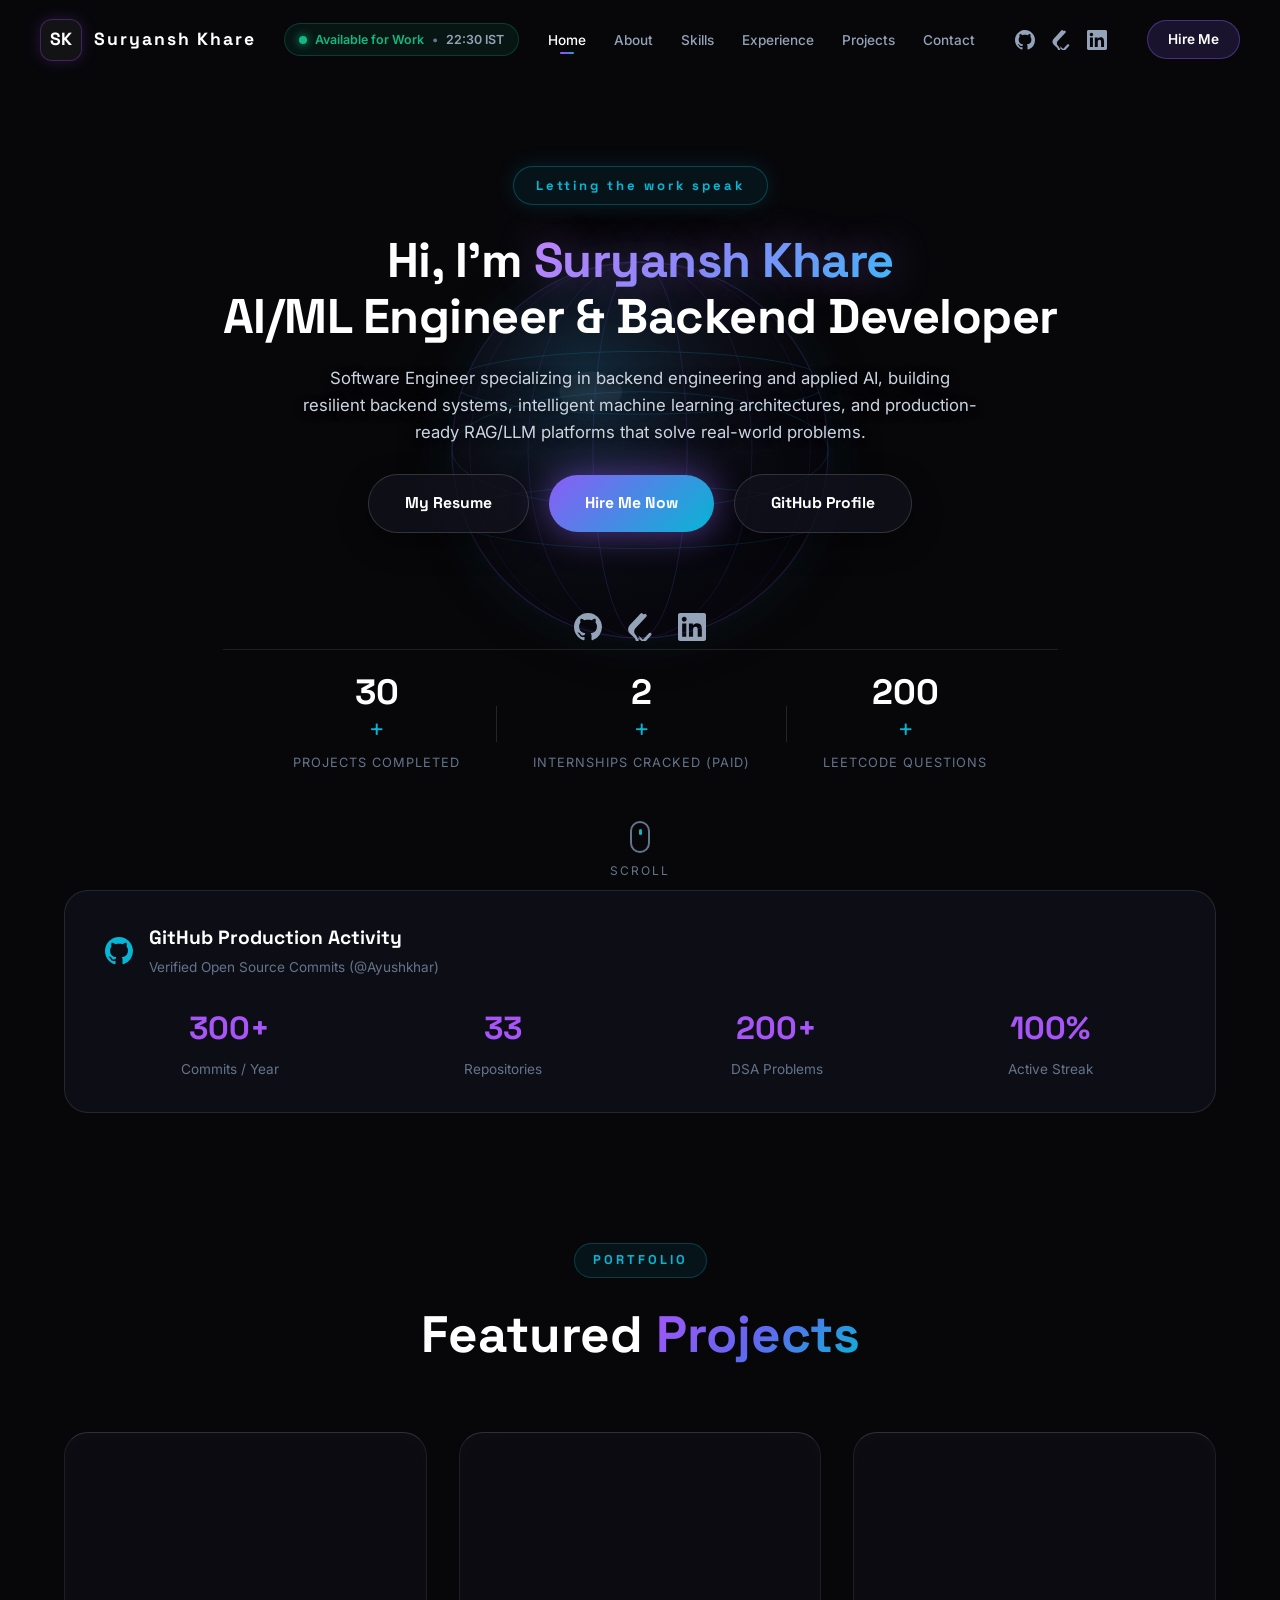
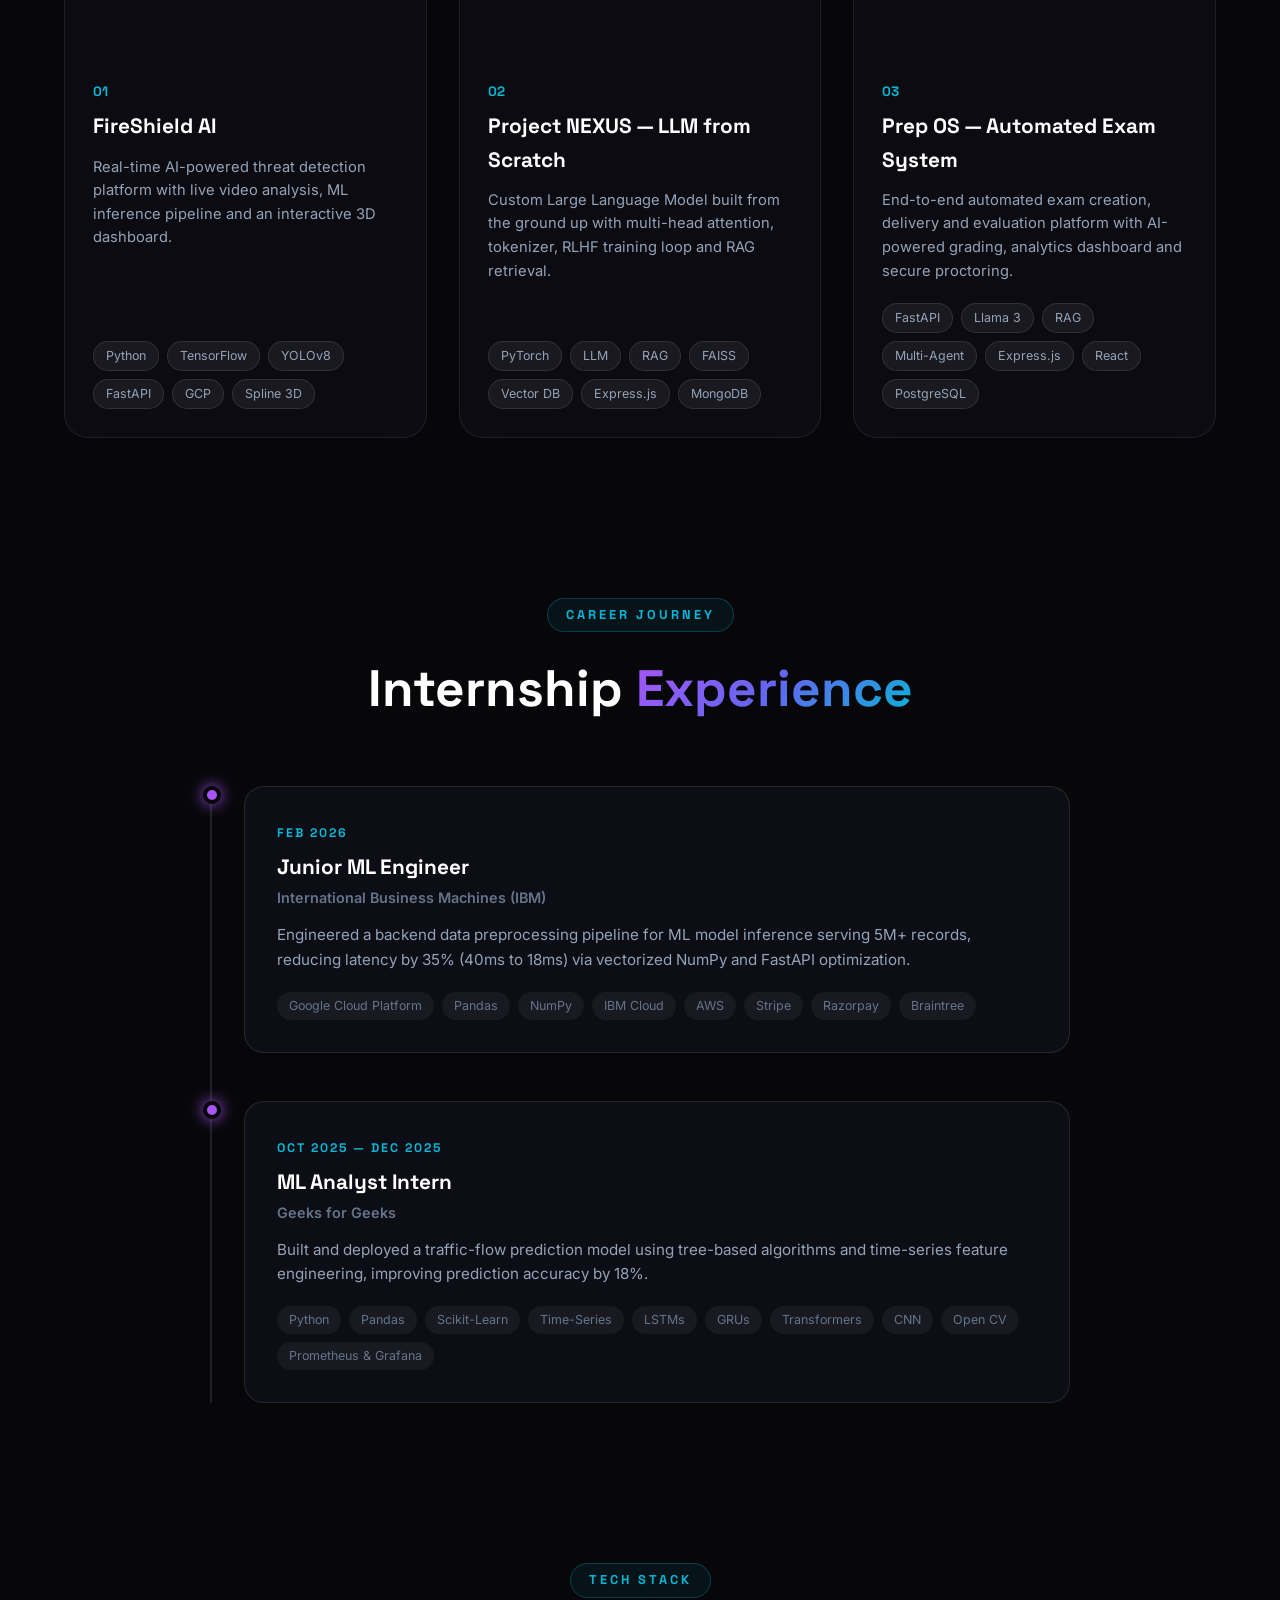
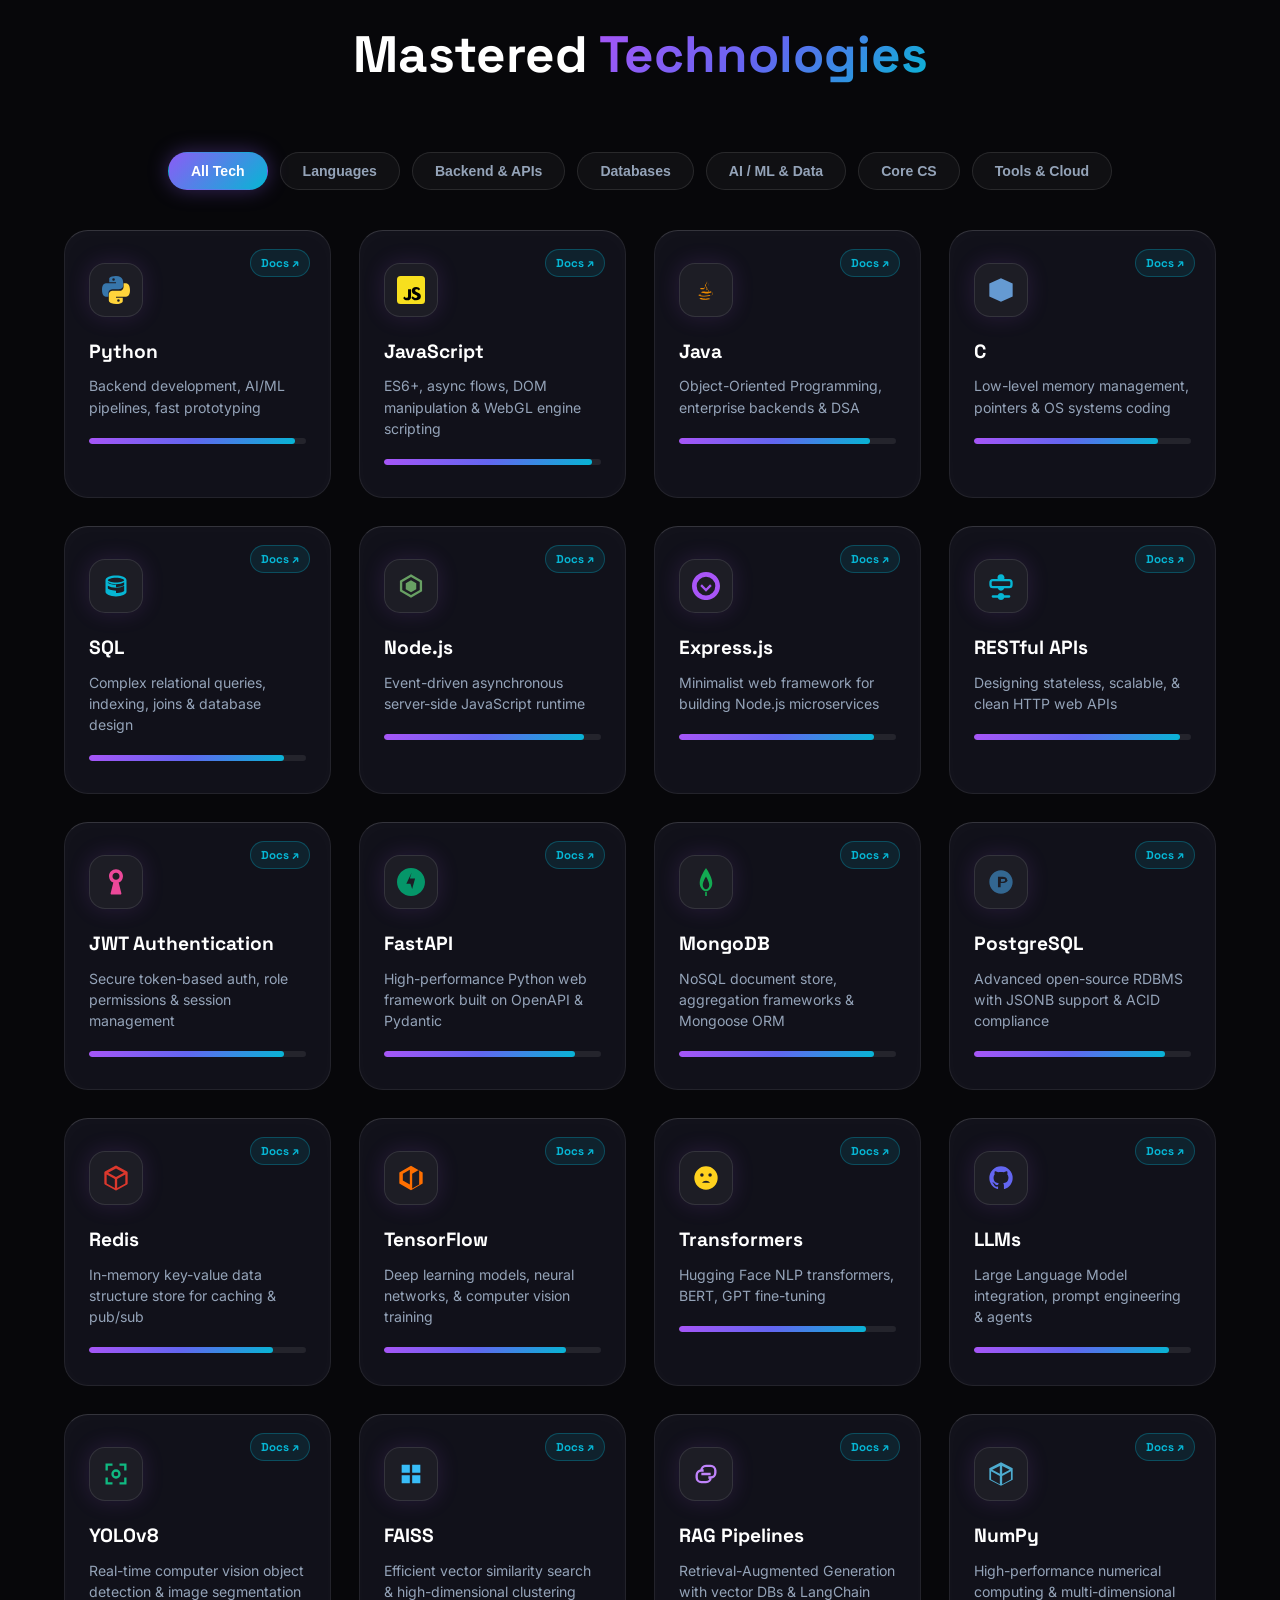
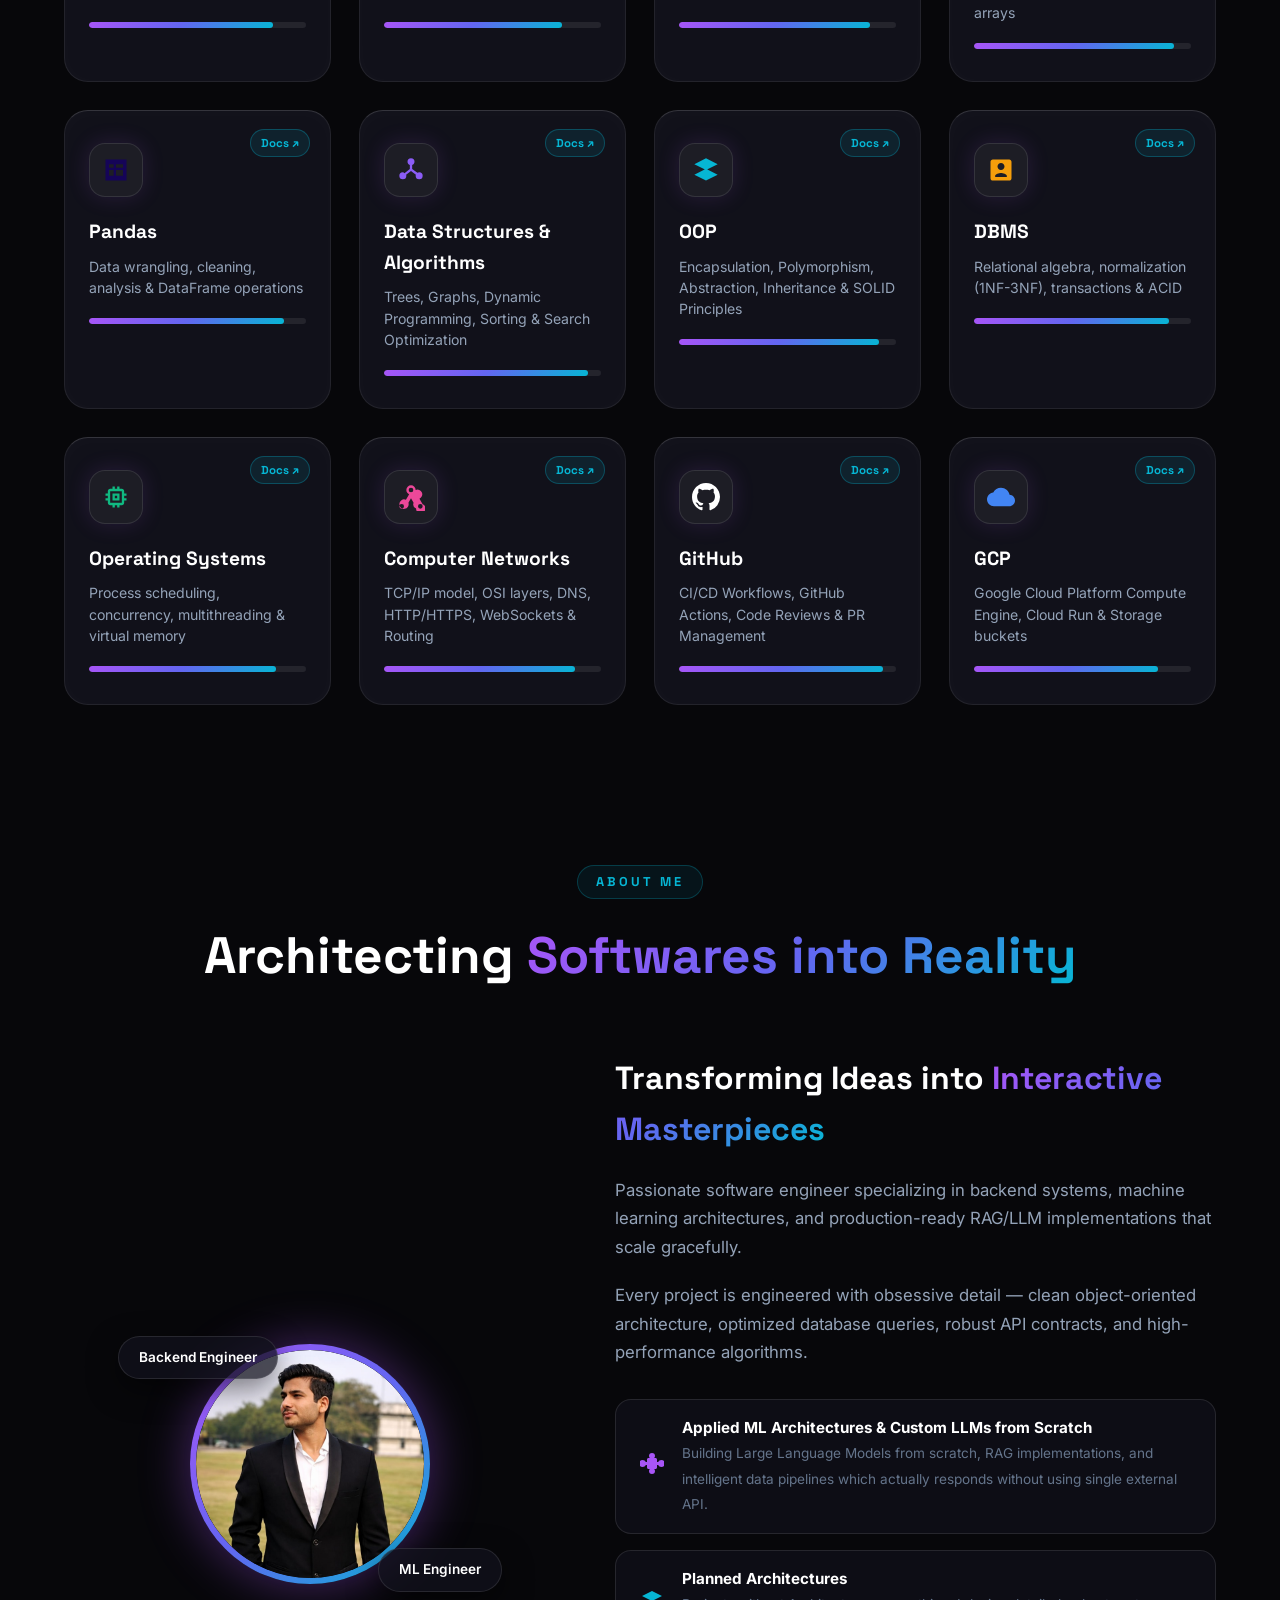
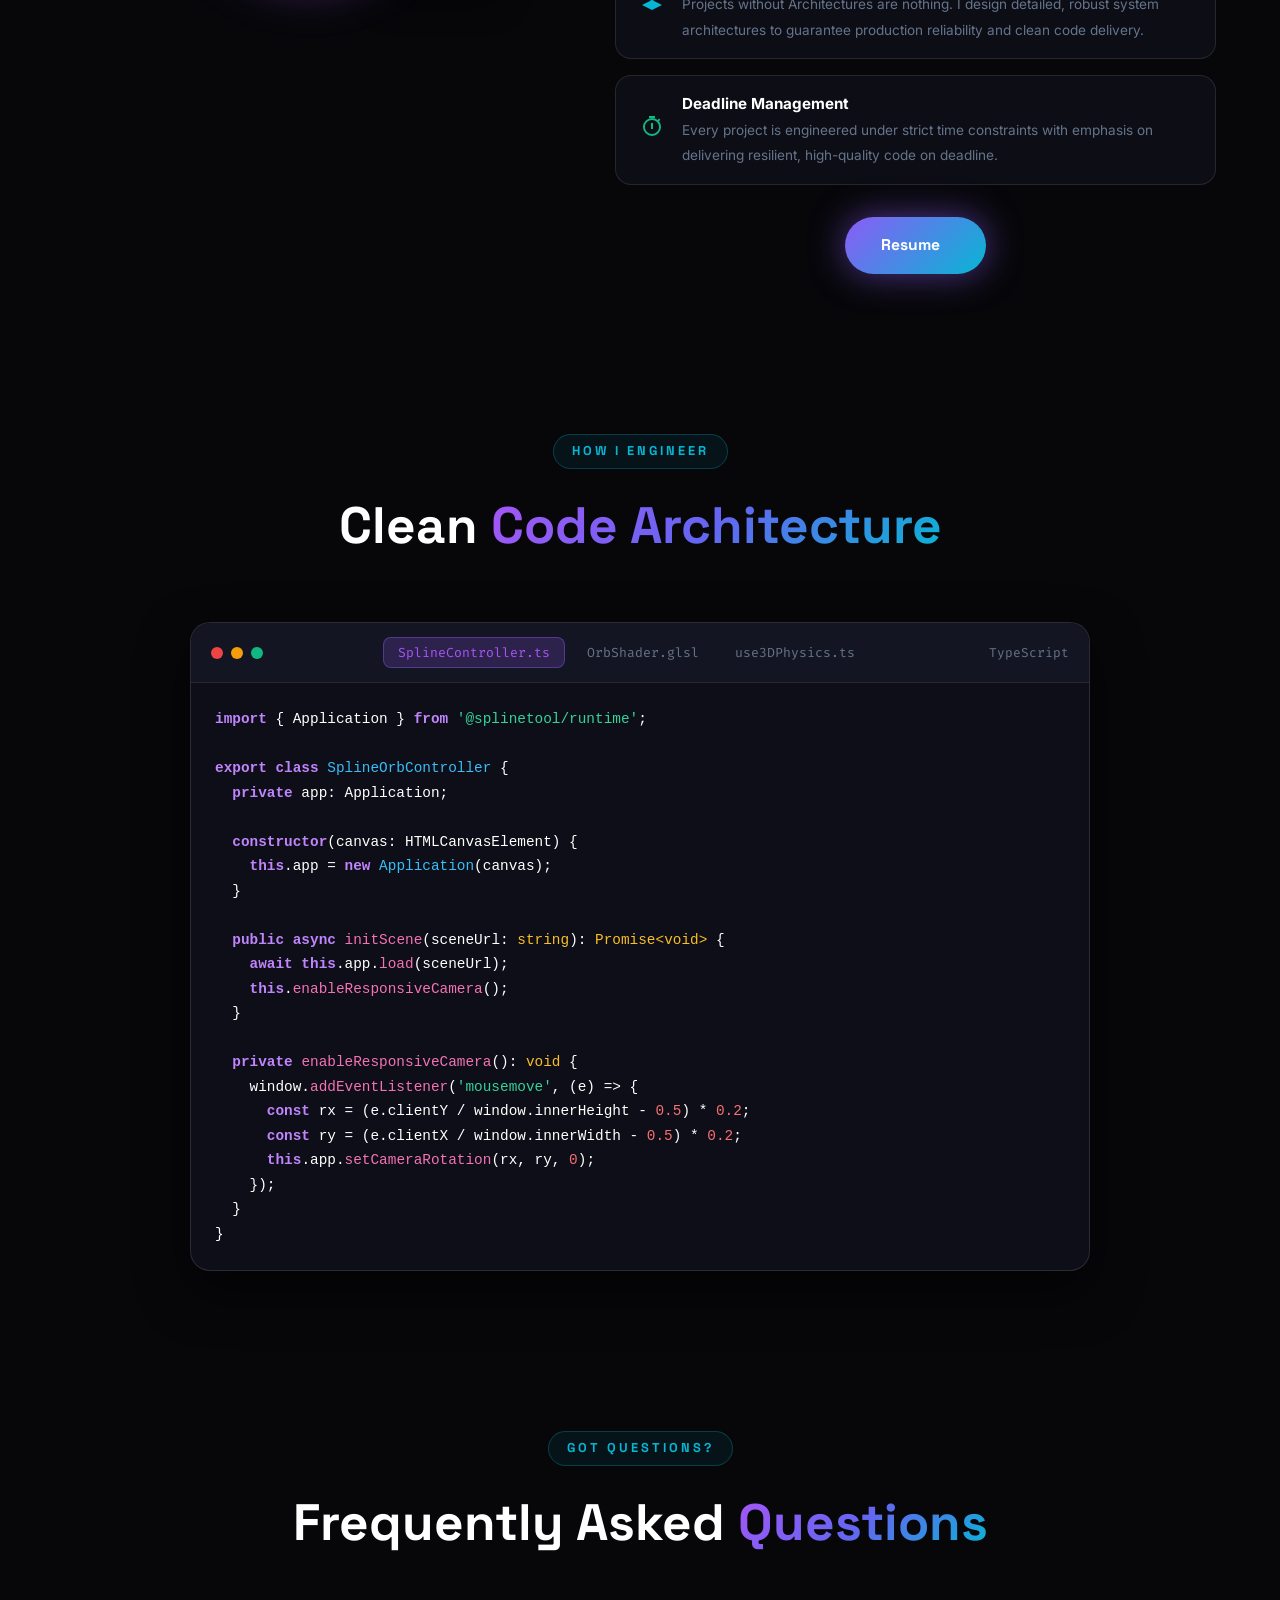
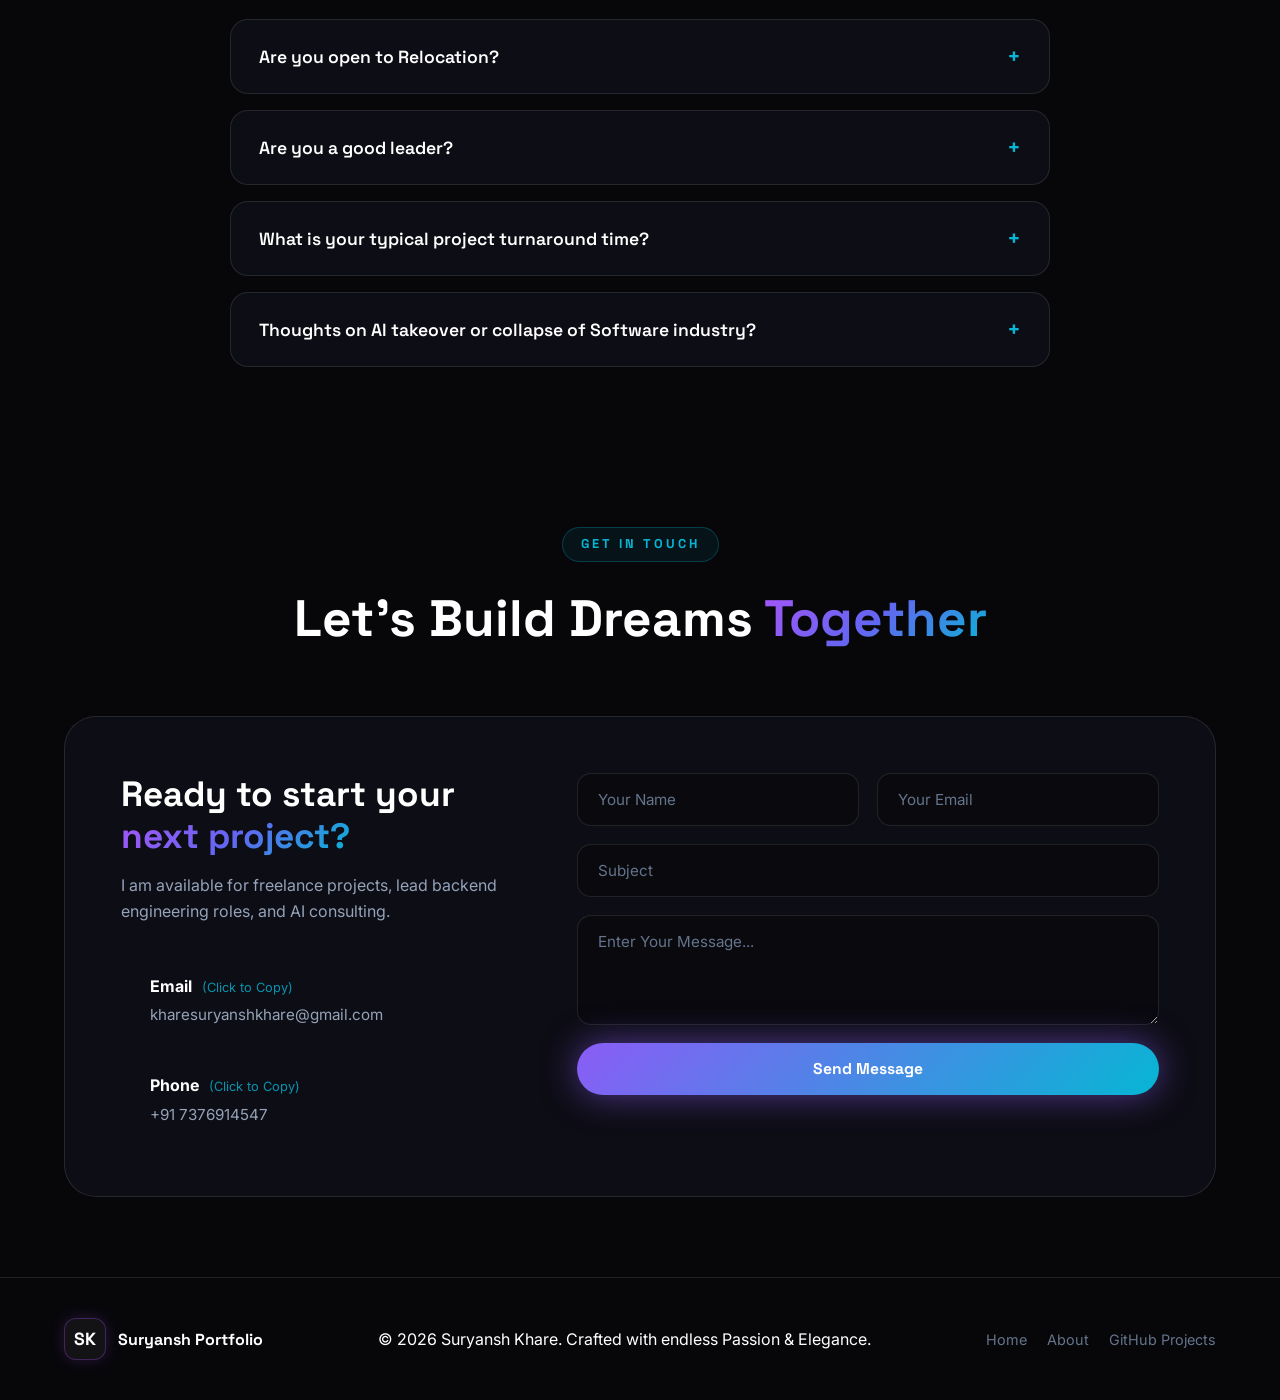
==== index.html @ f6e3ceb4 "perf: Remove heavy canvas render loops and animation delays for instant zero-lag loading" ====
<!DOCTYPE html>
<html lang="en">
<head>
  <meta charset="UTF-8" />
  <meta name="viewport" content="width=device-width, initial-scale=1.0" />
  <title>Suryansh Khare | Senior AI/ML &amp; Backend Engineer</title>
  <meta name="description" content="Software Engineer specializing in backend engineering and applied AI, building resilient backend systems and production-ready RAG/LLM platforms." />
  <meta name="keywords" content="portfolio, Suryansh Khare, AI/ML Engineer, Backend Engineer, Python, WebGL, 3D Web" />
  <meta property="og:title" content="Suryansh Khare | Senior AI/ML &amp; Backend Engineer" />
  <meta property="og:description" content="Software Engineer specializing in backend engineering, machine learning architectures, and LLM platforms." />
  <link rel="preconnect" href="https://fonts.googleapis.com" />
  <link rel="preconnect" href="https://fonts.gstatic.com" crossorigin />
  <link href="https://fonts.googleapis.com/css2?family=Inter:wght@300;400;500;600;700;800;900&family=Space+Grotesk:wght@300;400;500;600;700;800&family=Fira+Code:wght@400;500;600&display=swap" rel="stylesheet" />
  <link rel="stylesheet" href="style.css" />
</head>
<body>

  <!-- SCROLL PROGRESS BAR -->
  <div id="scroll-progress" aria-hidden="true"></div>

  <!-- TOAST NOTIFICATION -->
  <div id="toast" class="toast-box" aria-live="polite">
    <span id="toast-msg">Copied to clipboard! 📋</span>
  </div>

  <!-- PAGE LOADER -->
  <div id="page-loader" aria-hidden="true">
    <div class="loader-orb"></div>
    <span class="loader-text">Initializing Supreme 3D Architecture...</span>
  </div>

  <!-- AMBIENT PARTICLES CANVAS -->
  <canvas id="ambient-canvas" aria-hidden="true"></canvas>

  <!-- NAVBAR -->
  <nav id="navbar" role="navigation" aria-label="Primary navigation">
    <a href="#home" class="nav-logo" aria-label="Suryansh Khare Portfolio Home">
      <span class="logo-box">SK</span>
      <span class="logo-text">Suryansh Khare</span>
    </a>

    <!-- Live Status & Local Time Ticker -->
    <div class="nav-status-ticker">
      <span class="status-pulse"></span>
      <span class="status-text">Available for Work</span>
      <span class="time-divider">&bull;</span>
      <span id="local-time">04:05 AM IST</span>
    </div>

    <ul class="nav-links" id="nav-links" role="list">
      <li><a href="#home" class="nav-link active" id="nav-home">Home</a></li>
      <li><a href="#about" class="nav-link" id="nav-about">About</a></li>
      <li><a href="#skills" class="nav-link" id="nav-skills">Skills</a></li>
      <li><a href="#experience" class="nav-link" id="nav-experience">Experience</a></li>
      <li><a href="#projects" class="nav-link" id="nav-projects">Projects</a></li>
      <li><a href="#contact" class="nav-link" id="nav-contact">Contact</a></li>
    </ul>

    <div class="nav-socials">
      <a href="https://github.com/Ayushkhar" target="_blank" aria-label="GitHub"><svg viewBox="0 0 24 24" fill="currentColor"><path d="M12 0C5.37 0 0 5.37 0 12c0 5.31 3.435 9.795 8.205 11.385.6.105.825-.255.825-.57 0-.285-.015-1.23-.015-2.235-3.015.555-3.795-.735-4.035-1.41-.135-.345-.72-1.41-1.23-1.695-.42-.225-1.02-.78-.015-.795.945-.015 1.62.87 1.845 1.23 1.08 1.815 2.805 1.305 3.495.99.105-.78.42-1.305.765-1.605-2.67-.3-5.46-1.335-5.46-5.925 0-1.305.465-2.385 1.23-3.225-.12-.3-.54-1.53.12-3.18 0 0 1.005-.315 3.3 1.23.96-.27 1.98-.405 3-.405s2.04.135 3 .405c2.295-1.56 3.3-1.23 3.3-1.23.66 1.65.24 2.88.12 3.18.765.84 1.23 1.905 1.23 3.225 0 4.605-2.805 5.625-5.475 5.925.435.375.81 1.095.81 2.22 0 1.605-.015 2.895-.015 3.3 0 .315.225.69.825.57A12.02 12.02 0 0024 12c0-6.63-5.37-12-12-12z"/></svg></a>
      <a href="https://leetcode.com/u/Suryansh_Khare/" target="_blank" aria-label="LeetCode"><svg viewBox="0 0 24 24" fill="currentColor"><path d="M13.483 0a1.374 1.374 0 0 0-.961.438L7.116 6.226l-3.854 4.126a5.266 5.266 0 0 0-1.209 2.104 5.35 5.35 0 0 0-.125.513 5.527 5.527 0 0 0 .062 2.362 5.83 5.83 0 0 0 .349 1.017 5.938 5.938 0 0 0 1.271 1.543l3.995 3.737.95 2.4a1.248 1.248 0 0 0 .892.828l.05.006a1.248 1.248 0 0 0 .835-.222 1.306 1.306 0 0 0 .422-.72 1.348 1.348 0 0 0 .092-.764l-.9-2.316 4.394 4.143a1.353 1.353 0 0 0 1.9-.06l5.359-5.748a1.35 1.35 0 0 0 .313-.889 1.348 1.348 0 0 0-.395-.944c-.267-.253-.615-.386-.983-.377a1.35 1.35 0 0 0-.938.44l-5.064 5.431-3.791-3.576.883 2.274a1.3 1.3 0 0 1-.093.766 1.247 1.247 0 0 1-.834.22h-.05a1.248 1.248 0 0 1-.892-.828l-.946-2.395-.445-.417a4.673 4.673 0 0 1-1.025-1.282 4.646 4.646 0 0 1-.26-1.054 4.686 4.686 0 0 1 .15-1.954 4.653 4.653 0 0 1 .865-1.503l3.856-4.13 5.405-5.787a1.374 1.374 0 0 0-.012-1.942 1.374 1.374 0 0 0-1.956-.007L13.483 0z"/></svg></a>
      <a href="https://www.linkedin.com/in/suryansh-khare15/" target="_blank" aria-label="LinkedIn"><svg viewBox="0 0 24 24" fill="currentColor"><path d="M20.447 20.452h-3.554v-5.569c0-1.328-.027-3.037-1.852-3.037-1.853 0-2.136 1.445-2.136 2.939v5.667H9.351V9h3.414v1.561h.046c.477-.9 1.637-1.85 3.37-1.85 3.601 0 4.267 2.37 4.267 5.455v6.286zM5.337 7.433c-1.144 0-2.063-.926-2.063-2.065 0-1.138.92-2.063 2.063-2.063 1.14 0 2.064.925 2.064 2.063 0 1.139-.925 2.065-2.064 2.065zm1.782 13.019H3.555V9h3.564v11.452zM22.225 0H1.771C.792 0 0 .774 0 1.729v20.542C0 23.227.792 24 1.771 24h20.451C23.2 24 24 23.227 24 22.271V1.729C24 .774 23.2 0 22.222 0h.003z"/></svg></a>
    </div>

    <div class="nav-actions">
      <a href="#contact" class="nav-hire-btn magnetic-btn" id="nav-hire-btn">Hire Me</a>

      <button class="hamburger" id="hamburger" aria-label="Toggle menu" aria-expanded="false">
        <span></span><span></span><span></span>
      </button>
    </div>
  </nav>

  <!-- MOBILE MENU -->
  <div class="mobile-menu" id="mobile-menu" aria-hidden="true">
    <button class="mobile-close" id="mobile-close" aria-label="Close menu">&times;</button>
    <ul role="list">
      <li><a href="#home" class="mobile-link">Home</a></li>
      <li><a href="#projects" class="mobile-link">Projects</a></li>
      <li><a href="#experience" class="mobile-link">Experience</a></li>
      <li><a href="#skills" class="mobile-link">Skills</a></li>
      <li><a href="#about" class="mobile-link">About</a></li>
      <li><a href="#code" class="mobile-link">Architecture</a></li>
      <li><a href="#faq" class="mobile-link">FAQ</a></li>
      <li><a href="#contact" class="mobile-link">Contact</a></li>
    </ul>
  </div>

  <!-- ═══════════════ HERO SECTION ═══════════════ -->
  <section id="home" class="hero">

    <!-- Minimal Breathing Globe -->
    <div class="hero-globe-wrap" aria-hidden="true">
      <svg class="hero-globe" viewBox="0 0 500 500" xmlns="http://www.w3.org/2000/svg">
        <defs>
          <!-- Sphere fill: deep dark to subtle cyan/purple tint -->
          <radialGradient id="sphereGrad" cx="38%" cy="35%" r="62%">
            <stop offset="0%"  stop-color="#1a1a2e"/>
            <stop offset="55%" stop-color="#0f0f1a"/>
            <stop offset="100%" stop-color="#06060d"/>
          </radialGradient>
          <!-- Highlight for depth -->
          <radialGradient id="highlightGrad" cx="36%" cy="32%" r="50%">
            <stop offset="0%"  stop-color="rgba(6,182,212,0.18)"/>
            <stop offset="100%" stop-color="transparent"/>
          </radialGradient>
          <!-- Outer glow -->
          <radialGradient id="glowGrad" cx="50%" cy="50%" r="50%">
            <stop offset="0%"  stop-color="rgba(139,92,246,0.22)"/>
            <stop offset="60%" stop-color="rgba(6,182,212,0.08)"/>
            <stop offset="100%" stop-color="transparent"/>
          </radialGradient>
          <filter id="softGlow">
            <feGaussianBlur stdDeviation="14" result="blur"/>
            <feMerge><feMergeNode in="blur"/><feMergeNode in="SourceGraphic"/></feMerge>
          </filter>
          <clipPath id="globeClip">
            <circle cx="250" cy="250" r="168"/>
          </clipPath>
        </defs>

        <!-- Ambient glow halo behind globe -->
        <circle cx="250" cy="250" r="220" fill="url(#glowGrad)" filter="url(#softGlow)" opacity="0.85"></circle>

        <!-- Globe sphere -->
        <g class="globe-static">
          <!-- Base sphere -->
          <circle cx="250" cy="250" r="168" fill="url(#sphereGrad)" stroke="rgba(139,92,246,0.25)" stroke-width="1"/>

          <!-- Grid lines clipped inside sphere -->
          <g clip-path="url(#globeClip)" opacity="0.55">
            <!-- Latitude lines -->
            <ellipse cx="250" cy="190" rx="168" ry="28" fill="none" stroke="rgba(6,182,212,0.5)" stroke-width="0.8"/>
            <ellipse cx="250" cy="250" rx="168" ry="52" fill="none" stroke="rgba(6,182,212,0.45)" stroke-width="0.8"/>
            <ellipse cx="250" cy="310" rx="168" ry="28" fill="none" stroke="rgba(6,182,212,0.4)" stroke-width="0.8"/>
            <!-- Longitude lines -->
            <ellipse cx="250" cy="250" rx="42"  ry="168" fill="none" stroke="rgba(139,92,246,0.45)" stroke-width="0.8"/>
            <ellipse cx="250" cy="250" rx="100" ry="168" fill="none" stroke="rgba(139,92,246,0.35)" stroke-width="0.8"/>
            <ellipse cx="250" cy="250" rx="152" ry="168" fill="none" stroke="rgba(139,92,246,0.25)" stroke-width="0.8"/>
          </g>

          <!-- Sphere rim highlight -->
          <circle cx="250" cy="250" r="168" fill="url(#highlightGrad)"/>

          <!-- Specular highlight dot -->
          <ellipse cx="206" cy="198" rx="28" ry="18" fill="rgba(255,255,255,0.07)"/>
        </g>
      </svg>
    </div>

    <!-- Radial Dark Glow Vignette overlay for text legibility -->
    <div class="hero-overlay" aria-hidden="true"></div>

    <!-- Centered Hero Content -->
    <div class="hero-content" id="hero-interactive-box">
      <div class="hero-badge reveal-hero" id="hero-badge">
        <span>Letting the work speak</span>
      </div>

      <h1 class="hero-title reveal-hero" id="hero-title">
        <span class="title-top">Hi, I'm <span class="highlight-name">Suryansh Khare</span></span>
        <span class="title-bottom">AI/ML Engineer &amp; Backend Developer</span>
      </h1>

      <p class="hero-subtitle reveal-hero" id="hero-subtitle">
        Software Engineer specializing in backend engineering and applied AI, building resilient backend systems, intelligent machine learning architectures, and production-ready RAG/LLM platforms that solve real-world problems.
      </p>

      <div class="hero-actions reveal-hero" id="hero-actions">
        <a href="Suryansh_Khare_Resume.pdf" target="_blank" rel="noopener noreferrer" class="btn btn-dark-pill magnetic-btn" id="hero-resume-btn" download="Suryansh_Khare_Resume.pdf">
          <span>My Resume</span>
        </a>
        <a href="#contact" class="btn btn-gradient-pill magnetic-btn" id="hire-now-btn">
          <span>Hire Me Now</span>
        </a>
        <a href="https://github.com/Ayushkhar" target="_blank" rel="noopener noreferrer" class="btn btn-dark-pill magnetic-btn" id="view-work-btn">
          <span>GitHub Profile</span>
        </a>
      </div>

      <div class="hero-socials reveal-hero">
        <a href="https://github.com/Ayushkhar" target="_blank" aria-label="GitHub"><svg viewBox="0 0 24 24" fill="currentColor"><path d="M12 0C5.37 0 0 5.37 0 12c0 5.31 3.435 9.795 8.205 11.385.6.105.825-.255.825-.57 0-.285-.015-1.23-.015-2.235-3.015.555-3.795-.735-4.035-1.41-.135-.345-.72-1.41-1.23-1.695-.42-.225-1.02-.78-.015-.795.945-.015 1.62.87 1.845 1.23 1.08 1.815 2.805 1.305 3.495.99.105-.78.42-1.305.765-1.605-2.67-.3-5.46-1.335-5.46-5.925 0-1.305.465-2.385 1.23-3.225-.12-.3-.54-1.53.12-3.18 0 0 1.005-.315 3.3 1.23.96-.27 1.98-.405 3-.405s2.04.135 3 .405c2.295-1.56 3.3-1.23 3.3-1.23.66 1.65.24 2.88.12 3.18.765.84 1.23 1.905 1.23 3.225 0 4.605-2.805 5.625-5.475 5.925.435.375.81 1.095.81 2.22 0 1.605-.015 2.895-.015 3.3 0 .315.225.69.825.57A12.02 12.02 0 0024 12c0-6.63-5.37-12-12-12z"/></svg></a>
        <a href="https://leetcode.com/u/Suryansh_Khare/" target="_blank" aria-label="LeetCode"><svg viewBox="0 0 24 24" fill="currentColor"><path d="M13.483 0a1.374 1.374 0 0 0-.961.438L7.116 6.226l-3.854 4.126a5.266 5.266 0 0 0-1.209 2.104 5.35 5.35 0 0 0-.125.513 5.527 5.527 0 0 0 .062 2.362 5.83 5.83 0 0 0 .349 1.017 5.938 5.938 0 0 0 1.271 1.543l3.995 3.737.95 2.4a1.248 1.248 0 0 0 .892.828l.05.006a1.248 1.248 0 0 0 .835-.222 1.306 1.306 0 0 0 .422-.72 1.348 1.348 0 0 0 .092-.764l-.9-2.316 4.394 4.143a1.353 1.353 0 0 0 1.9-.06l5.359-5.748a1.35 1.35 0 0 0 .313-.889 1.348 1.348 0 0 0-.395-.944c-.267-.253-.615-.386-.983-.377a1.35 1.35 0 0 0-.938.44l-5.064 5.431-3.791-3.576.883 2.274a1.3 1.3 0 0 1-.093.766 1.247 1.247 0 0 1-.834.22h-.05a1.248 1.248 0 0 1-.892-.828l-.946-2.395-.445-.417a4.673 4.673 0 0 1-1.025-1.282 4.646 4.646 0 0 1-.26-1.054 4.686 4.686 0 0 1 .15-1.954 4.653 4.653 0 0 1 .865-1.503l3.856-4.13 5.405-5.787a1.374 1.374 0 0 0-.012-1.942 1.374 1.374 0 0 0-1.956-.007L13.483 0z"/></svg></a>
        <a href="https://www.linkedin.com/in/suryansh-khare15/" target="_blank" aria-label="LinkedIn"><svg viewBox="0 0 24 24" fill="currentColor"><path d="M20.447 20.452h-3.554v-5.569c0-1.328-.027-3.037-1.852-3.037-1.853 0-2.136 1.445-2.136 2.939v5.667H9.351V9h3.414v1.561h.046c.477-.9 1.637-1.85 3.37-1.85 3.601 0 4.267 2.37 4.267 5.455v6.286zM5.337 7.433c-1.144 0-2.063-.926-2.063-2.065 0-1.138.92-2.063 2.063-2.063 1.14 0 2.064.925 2.064 2.063 0 1.139-.925 2.065-2.064 2.065zm1.782 13.019H3.555V9h3.564v11.452zM22.225 0H1.771C.792 0 0 .774 0 1.729v20.542C0 23.227.792 24 1.771 24h20.451C23.2 24 24 23.227 24 22.271V1.729C24 .774 23.2 0 22.222 0h.003z"/></svg></a>
      </div>

      <div class="hero-stats reveal-hero" id="hero-stats">
        <div class="stat-item">
          <span class="stat-number" data-target="30">0</span><span class="stat-plus">+</span>
          <span class="stat-label">Projects Completed</span>
        </div>
        <div class="stat-divider"></div>
        <div class="stat-item">
          <span class="stat-number" data-target="2">0</span><span class="stat-plus">+</span>
          <span class="stat-label">INTERNSHIPS CRACKED (Paid)</span>
        </div>
        <div class="stat-divider"></div>
        <div class="stat-item">
          <span class="stat-number" data-target="200">0</span><span class="stat-plus">+</span>
          <span class="stat-label">LeetCode Questions</span>
        </div>
      </div>
    </div>

    <!-- Scroll Indicator -->
    <div class="scroll-cue" id="scroll-cue" aria-label="Scroll down">
      <div class="scroll-mouse"><div class="scroll-wheel"></div></div>
      <span>Scroll</span>
    </div>
  </section>


  <!-- ═══════════════ GITHUB PRODUCTION STATS BAR ═══════════════ -->
  <div class="github-bar section-sm">
    <div class="container">
      <div class="github-card reveal">
        <div class="gh-info">
          <div class="gh-header">
            <svg viewBox="0 0 24 24" fill="currentColor" width="28" height="28"><path d="M12 0C5.37 0 0 5.37 0 12c0 5.31 3.435 9.795 8.205 11.385.6.105.825-.255.825-.57 0-.285-.015-1.23-.015-2.235-3.015.555-3.795-.735-4.035-1.41-.135-.345-.72-1.41-1.23-1.695-.42-.225-1.02-.78-.015-.795.945-.015 1.62.87 1.845 1.23 1.08 1.815 2.805 1.305 3.495.99.105-.78.42-1.305.765-1.605-2.67-.3-5.46-1.335-5.46-5.925 0-1.305.465-2.385 1.23-3.225-.12-.3-.54-1.53.12-3.18 0 0 1.005-.315 3.3 1.23.96-.27 1.98-.405 3-.405s2.04.135 3 .405c2.295-1.56 3.3-1.23 3.3-1.23.66 1.65.24 2.88.12 3.18.765.84 1.23 1.905 1.23 3.225 0 4.605-2.805 5.625-5.475 5.925.435.375.81 1.095.81 2.22 0 1.605-.015 2.895-.015 3.3 0 .315.225.69.825.57A12.02 12.02 0 0024 12c0-6.63-5.37-12-12-12z"/></svg>
            <div>
              <strong>GitHub Production Activity</strong>
              <span>Verified Open Source Commits (@Ayushkhar)</span>
            </div>
          </div>
          <div class="gh-stats-grid">
            <div class="gh-stat"><span class="gh-num">300+</span><span>Commits / Year</span></div>
            <div class="gh-stat"><span class="gh-num">33</span><span>Repositories</span></div>
            <div class="gh-stat"><span class="gh-num">200+</span><span>DSA Problems</span></div>
            <div class="gh-stat"><span class="gh-num">100%</span><span>Active Streak</span></div>
          </div>
        </div>
      </div>
    </div>
  </div>

  <!-- ═══════════════ PROJECTS SECTION ═══════════════ -->
  <section id="projects" class="projects section">
    <div class="container">
      <div class="section-header reveal">
        <span class="section-tag">Portfolio</span>
        <h2 class="section-title">Featured <span class="gradient-text">Projects</span></h2>
      </div>

      <div class="projects-grid">

        <article class="project-card reveal" data-tilt id="project-1">
          <div class="project-image">
            <video autoplay loop muted playsinline class="project-video">
              <source src="project1_demo.mp4" type="video/mp4">
            </video>
            <div class="project-overlay">
              <a href="https://fireshield.suryanshkhare.online/" target="_blank" rel="noopener noreferrer" class="proj-btn" aria-label="Open GitHub Repository">
                <svg viewBox="0 0 24 24" fill="none" stroke="currentColor" stroke-width="2"><path d="M18 13v6a2 2 0 01-2 2H5a2 2 0 01-2-2V8a2 2 0 012-2h6M15 3h6v6M10 14L21 3"/></svg>
              </a>
            </div>
          </div>
          <div class="project-info">
            <span class="project-num">01</span>
            <h3>FireShield AI</h3>
            <p>Real-time AI-powered threat detection platform with live video analysis, ML inference pipeline and an interactive 3D dashboard.</p>
            <div class="project-tags">
              <span>Python</span><span>TensorFlow</span><span>YOLOv8</span><span>FastAPI</span><span>GCP</span><span>Spline 3D</span>
            </div>
          </div>
        </article>

        <article class="project-card reveal" data-tilt id="project-2">
          <div class="project-image">
            <video autoplay loop muted playsinline class="project-video">
              <source src="project2_demo.mp4" type="video/mp4">
            </video>
            <div class="project-overlay">
              <a href="https://nexus.suryanshkhare.online" target="_blank" rel="noopener noreferrer" class="proj-btn" aria-label="Open GitHub Repository">
                <svg viewBox="0 0 24 24" fill="none" stroke="currentColor" stroke-width="2"><path d="M18 13v6a2 2 0 01-2 2H5a2 2 0 01-2-2V8a2 2 0 012-2h6M15 3h6v6M10 14L21 3"/></svg>
              </a>
            </div>
          </div>
          <div class="project-info">
            <span class="project-num">02</span>
            <h3>Project NEXUS — LLM from Scratch</h3>
            <p>Custom Large Language Model built from the ground up with multi-head attention, tokenizer, RLHF training loop and RAG retrieval.</p>
            <div class="project-tags">
              <span>PyTorch</span><span>LLM</span><span>RAG</span><span>FAISS</span><span>Vector DB</span><span>Express.js</span><span>MongoDB</span>
            </div>
          </div>
        </article>

        <article class="project-card reveal" data-tilt id="project-3">
          <div class="project-image">
            <video autoplay loop muted playsinline class="project-video">
              <source src="project3_demo.mp4" type="video/mp4">
            </video>
            <div class="project-overlay">
              <a href="https://prep-os-live.onrender.com/" target="_blank" rel="noopener noreferrer" class="proj-btn" aria-label="Open GitHub Repository">
                <svg viewBox="0 0 24 24" fill="none" stroke="currentColor" stroke-width="2"><path d="M18 13v6a2 2 0 01-2 2H5a2 2 0 01-2-2V8a2 2 0 012-2h6M15 3h6v6M10 14L21 3"/></svg>
              </a>
            </div>
          </div>
          <div class="project-info">
            <span class="project-num">03</span>
            <h3>Prep OS — Automated Exam System</h3>
            <p>End-to-end automated exam creation, delivery and evaluation platform with AI-powered grading, analytics dashboard and secure proctoring.</p>
            <div class="project-tags">
              <span>FastAPI</span><span>Llama 3</span><span>RAG</span><span>Multi-Agent</span><span>Express.js</span><span>React</span><span>PostgreSQL</span>
            </div>
          </div>
        </article>

      </div>
    </div>
  </section>

  <!-- ═══════════════ EXPERIENCE TIMELINE ═══════════════ -->
  <section id="experience" class="experience section">
    <div class="container">
      <div class="section-header reveal">
        <span class="section-tag">Career Journey</span>
        <h2 class="section-title">Internship <span class="gradient-text">Experience</span></h2>
      </div>

      <div class="timeline">
        <div class="timeline-item reveal">
          <div class="timeline-dot"></div>
          <div class="timeline-content" data-tilt>
            <span class="timeline-date">FEB 2026</span>
            <h3>Junior ML Engineer</h3>
            <span class="timeline-company">International Business Machines (IBM)</span>
            <p>Engineered a backend data preprocessing pipeline for ML model inference serving 5M+ records, reducing latency by 35% (40ms to 18ms) via vectorized NumPy and FastAPI optimization.</p>
            <div class="timeline-tags">
              <span>Google Cloud Platform</span><span>Pandas</span><span>NumPy</span><span>IBM Cloud</span><span>AWS</span><span>Stripe</span><span>Razorpay</span><span>Braintree</span>
            </div>
          </div>
        </div>

        <div class="timeline-item reveal">
          <div class="timeline-dot"></div>
          <div class="timeline-content" data-tilt>
            <span class="timeline-date">OCT 2025 &mdash; DEC 2025</span>
            <h3>ML Analyst Intern</h3>
            <span class="timeline-company">Geeks for Geeks</span>
            <p>Built and deployed a traffic-flow prediction model using tree-based algorithms and time-series feature engineering, improving prediction accuracy by 18%.</p>
            <div class="timeline-tags">
              <span>Python</span><span>Pandas</span><span>Scikit-Learn</span><span>Time-Series</span><span>LSTMs</span><span>GRUs</span><span>Transformers</span><span>CNN</span><span>Open CV</span><span>Prometheus & Grafana</span>
            </div>
          </div>
        </div>
      </div>
    </div>
  </section>

  <!-- ═══════════════ MASTERED TECHNOLOGIES SECTION (OFFICIAL CLICKABLE DOCS, NO GIT) ═══════════════ -->
  <section id="skills" class="skills section">
    <div class="container">
      <div class="section-header reveal">
        <span class="section-tag">Tech Stack</span>
        <h2 class="section-title">Mastered <span class="gradient-text">Technologies</span></h2>
      </div>

      <!-- Filter Categories -->
      <div class="skill-filters reveal" id="skill-filters">
        <button class="skill-filter-btn active" data-filter="all">All Tech</button>
        <button class="skill-filter-btn" data-filter="languages">Languages</button>
        <button class="skill-filter-btn" data-filter="backend">Backend &amp; APIs</button>
        <button class="skill-filter-btn" data-filter="db">Databases</button>
        <button class="skill-filter-btn" data-filter="aiml">AI / ML &amp; Data</button>
        <button class="skill-filter-btn" data-filter="corecs">Core CS</button>
        <button class="skill-filter-btn" data-filter="cloud">Tools &amp; Cloud</button>
      </div>

      <!-- Skills Grid Container -->
      <div class="skills-grid" id="skills-grid-container">

        <!-- LANGUAGES -->
        <a href="https://docs.python.org/3/" target="_blank" rel="noopener noreferrer" class="skill-card reveal" data-cat="languages" title="View Official Python Docs">
          <span class="doc-link-badge">Docs ↗</span>
          <div class="skill-icon-glow" style="--glow:#3776ab">
            <svg viewBox="0 0 24 24" width="28" height="28"><path fill="#3776AB" d="M11.914 0C5.82 0 6.2 2.656 6.2 2.656v2.747h5.805v.827H3.94S.002 5.602.002 11.758c0 6.155 3.447 5.928 3.447 5.928h2.062v-2.906s-.112-3.486 3.487-3.486h5.772s3.375.056 3.375-3.301V5.727S18.59 0 11.914 0zm-2.006 1.836a1.096 1.096 0 1 1 0 2.192 1.096 1.096 0 0 1 0-2.192z"/><path fill="#FFD43B" d="M12.086 24c6.094 0 5.714-2.656 5.714-2.656v-2.747h-5.805v-.827h8.065s3.938.627 3.938-5.529c0-6.155-3.447-5.928-3.447-5.928h-2.062v2.906s.112 3.486-3.487 3.486h-5.772s-3.375-.056-3.375 3.301v4.845S5.41 24 12.086 24zm2.006-1.836a1.096 1.096 0 1 1 0-2.192 1.096 1.096 0 0 1 0 2.192z"/></svg>
          </div>
          <h4>Python</h4>
          <p>Backend development, AI/ML pipelines, fast prototyping</p>
          <div class="skill-bar"><div class="skill-fill" data-width="95%"></div></div>
        </a>

        <a href="https://developer.mozilla.org/en-US/docs/Web/JavaScript" target="_blank" rel="noopener noreferrer" class="skill-card reveal" data-cat="languages" title="View Official JavaScript Docs">
          <span class="doc-link-badge">Docs ↗</span>
          <div class="skill-icon-glow" style="--glow:#f7df1e">
            <svg viewBox="0 0 24 24" width="28" height="28"><rect width="24" height="24" rx="3" fill="#F7DF1E"/><path fill="#000000" d="M6.4 17.6c.4.67.93 1.14 1.8 1.14.77 0 1.26-.37 1.26-1.12v-6.3h2.6v6.37c0 2.22-1.3 3.18-3.3 3.18-1.8 0-2.82-.93-3.4-2.02l1.04-1.25zm7.3 0c.47.78 1.2 1.18 2.22 1.18.96 0 1.57-.47 1.57-1.12 0-.77-.6-1.05-1.6-1.48l-.56-.24c-1.6-.68-2.67-1.52-2.67-3.29 0-1.84 1.45-3.23 3.74-3.23 1.64 0 2.8.6 3.4 1.77l-1.04 1.25c-.43-.72-1.02-1.04-1.8-1.04-.84 0-1.37.45-1.37 1.05 0 .73.52.98 1.5 1.4l.56.24c1.86.8 2.8 1.6 2.8 3.39 0 2.1-1.64 3.32-4.14 3.32-2.08 0-3.37-.92-3.95-2.22l1.03-1.25z"/></svg>
          </div>
          <h4>JavaScript</h4>
          <p>ES6+, async flows, DOM manipulation &amp; WebGL engine scripting</p>
          <div class="skill-bar"><div class="skill-fill" data-width="96%"></div></div>
        </a>

        <a href="https://docs.oracle.com/en/java/" target="_blank" rel="noopener noreferrer" class="skill-card reveal" data-cat="languages" title="View Official Java Docs">
          <span class="doc-link-badge">Docs ↗</span>
          <div class="skill-icon-glow" style="--glow:#ed8b00">
            <svg viewBox="0 0 24 24" width="28" height="28" fill="#ED8B00"><path d="M8.851 18.56s-.917.534.653.714c1.902.218 2.87.194 4.969-.212 0 0 .552.338 1.296.64-2.735.856-7.859.776-9.155-.262-.486-.389.28-.718 2.237-.88m-1.112-2.775s-1.244.667.456.883c2.091.266 3.992.261 6.843-.306 0 0 .382.355.9.593-3.717.917-9.362.774-10.428-.475-.487-.57.852-.695 2.229-.695m8.497-2.709c1.691.898-1.114 1.88-4.47 1.88-2.613 0-4.839-.56-3.197-1.393.754-.383 1.996-.289 3.018-.152 1.137.151 3.255.452 4.649-.335m-5.46-3.856c1.378 1.488-.501 2.24-2.128 2.24-1.428 0-2.337-.417-1.353-.984.619-.356 1.579-.247 2.378-.142.666.088 1.103.886 1.103.886m5.201 5.922c1.782-1.042 2.723-2.193 1.482-3.037-.625-.425-1.577-.665-2.482-.823-.889-.155-1.748.243-2.434.697.585-.436 1.402-.797 2.285-.644.912.158 1.829.404 2.428.811 1.011.688.24 1.625-1.279 2.996m-1.776-11.233c.969 1.103 0 2.261-.754 3.067-.714.764-1.528 1.455-.427 2.493 1.341 1.266 2.502 2.502.264 4.021 0 0 2.225-1.229 1.22-2.748-.961-1.452-2.463-2.096-1.547-3.16.899-1.046 2.083-2.179 1.244-3.673m-1.921-2.49c1.077.994.496 2.316-.279 3.125-.776.81-1.293 1.489-.526 2.348.971 1.088 1.704 2.146.368 3.528 0 0 1.954-1.127 1.053-2.441-.885-1.291-1.63-2.029-.757-2.943 1.011-1.057 1.312-2.046.141-3.617"/></svg>
          </div>
          <h4>Java</h4>
          <p>Object-Oriented Programming, enterprise backends &amp; DSA</p>
          <div class="skill-bar"><div class="skill-fill" data-width="88%"></div></div>
        </a>

        <a href="https://en.cppreference.com/w/c" target="_blank" rel="noopener noreferrer" class="skill-card reveal" data-cat="languages" title="View Official C Docs">
          <span class="doc-link-badge">Docs ↗</span>
          <div class="skill-icon-glow" style="--glow:#659ad2">
            <svg viewBox="0 0 24 24" width="28" height="28" fill="#659AD2"><path d="M11.99 2L2 6.5v11L11.99 22 22 17.5v-11L11.99 2zm5.01 12.3c-.64.91-1.62 1.48-2.8 1.48-1.99 0-3.6-1.61-3.6-3.6s1.61-3.6 3.6-3.6c1.15 0 2.13.55 2.76 1.42l1.63-1.16C17.55 7.6 15.93 6.8 14.2 6.8c-3.1 0-5.6 2.5-5.6 5.6s2.5 5.6 5.6 5.6c1.76 0 3.39-.83 4.41-2.26l-1.61-1.24z"/></svg>
          </div>
          <h4>C</h4>
          <p>Low-level memory management, pointers &amp; OS systems coding</p>
          <div class="skill-bar"><div class="skill-fill" data-width="85%"></div></div>
        </a>

        <a href="https://www.w3schools.com/sql/" target="_blank" rel="noopener noreferrer" class="skill-card reveal" data-cat="languages" title="View Official SQL Docs">
          <span class="doc-link-badge">Docs ↗</span>
          <div class="skill-icon-glow" style="--glow:#06b6d4">
            <svg viewBox="0 0 24 24" width="28" height="28" fill="#06B6D4"><path d="M12 3C7.03 3 3 4.79 3 7v10c0 2.21 4.03 4 9 4s9-1.79 9-4V7c0-2.21-4.03-4-9-4zm0 2c4.07 0 7 1.34 7 2s-2.93 2-7 2-7-1.34-7-2 2.93-2 7-2zm0 6c-4.07 0-7-1.34-7-2V8.84c1.64 1.05 4.37 1.66 7 1.66s5.36-.61 7-1.66V11c0 .66-2.93 2-7 2zm0 5c-4.07 0-7-1.34-7-2v-2.16c1.64 1.05 4.37 1.66 7 1.66s5.36-.61 7-1.66V16c0 .66-2.93 2-7 2z"/></svg>
          </div>
          <h4>SQL</h4>
          <p>Complex relational queries, indexing, joins &amp; database design</p>
          <div class="skill-bar"><div class="skill-fill" data-width="90%"></div></div>
        </a>

        <!-- BACKEND & APIS -->
        <a href="https://nodejs.org/en/docs/" target="_blank" rel="noopener noreferrer" class="skill-card reveal" data-cat="backend" title="View Official Node.js Docs">
          <span class="doc-link-badge">Docs ↗</span>
          <div class="skill-icon-glow" style="--glow:#68a063">
            <svg viewBox="0 0 24 24" width="28" height="28" fill="#68A063"><path d="M12 2L2.5 7.5v9L12 22l9.5-5.5v-9L12 2zm7.5 13.5l-7.5 4.3-7.5-4.3V8.5l7.5-4.3 7.5 4.3v7zM12 7l-4.5 2.6v5.2L12 17.4l4.5-2.6V9.6L12 7z"/></svg>
          </div>
          <h4>Node.js</h4>
          <p>Event-driven asynchronous server-side JavaScript runtime</p>
          <div class="skill-bar"><div class="skill-fill" data-width="92%"></div></div>
        </a>

        <a href="https://expressjs.com/" target="_blank" rel="noopener noreferrer" class="skill-card reveal" data-cat="backend" title="View Official Express.js Docs">
          <span class="doc-link-badge">Docs ↗</span>
          <div class="skill-icon-glow" style="--glow:#a855f7">
            <svg viewBox="0 0 24 24" width="28" height="28" fill="#A855F7"><path d="M24 12.06c0 6.63-5.37 12-12 12S0 18.69 0 12.06 5.37.06 12 .06s12 5.37 12 12zm-12 8a8 8 0 1 0 0-16 8 8 0 0 0 0 16zm-3.5-9.5l3.5 3.5 3.5-3.5 1.4 1.4-4.9 4.9-4.9-4.9 1.4-1.4z"/></svg>
          </div>
          <h4>Express.js</h4>
          <p>Minimalist web framework for building Node.js microservices</p>
          <div class="skill-bar"><div class="skill-fill" data-width="90%"></div></div>
        </a>

        <a href="https://restfulapi.net/" target="_blank" rel="noopener noreferrer" class="skill-card reveal" data-cat="backend" title="View Official RESTful API Docs">
          <span class="doc-link-badge">Docs ↗</span>
          <div class="skill-icon-glow" style="--glow:#06b6d4">
            <svg viewBox="0 0 24 24" width="28" height="28" fill="#06B6D4"><path d="M12 2a3 3 0 0 0-3 3c0 .35.07.69.18 1H5a3 3 0 0 0-3 3v2a3 3 0 0 0 3 3h4.18A3.001 3.001 0 0 0 12 16a3 3 0 0 0 2.82-2H19a3 3 0 0 0 3-3V9a3 3 0 0 0-3-3h-4.18A3.001 3.001 0 0 0 12 2zm-7 6h14a1 1 0 0 1 1 1v2a1 1 0 0 1-1 1H5a1 1 0 0 1-1-1V9a1 1 0 0 1 1-1zm7 10a3 3 0 0 0-2.82 2H5a1 1 0 1 0 0 2h4.18A3.001 3.001 0 0 0 12 24a3 3 0 0 0 2.82-2H19a1 1 0 1 0 0-2h-4.18A3.001 3.001 0 0 0 12 18z"/></svg>
          </div>
          <h4>RESTful APIs</h4>
          <p>Designing stateless, scalable, &amp; clean HTTP web APIs</p>
          <div class="skill-bar"><div class="skill-fill" data-width="95%"></div></div>
        </a>

        <a href="https://jwt.io/introduction" target="_blank" rel="noopener noreferrer" class="skill-card reveal" data-cat="backend" title="View Official JWT Docs">
          <span class="doc-link-badge">Docs ↗</span>
          <div class="skill-icon-glow" style="--glow:#ec4899">
            <svg viewBox="0 0 24 24" width="28" height="28" fill="#EC4899"><path d="M12 1c-3.3 0-6 2.7-6 6 0 2.5 1.5 4.6 3.7 5.5L7.4 21.6c-.2.6.3 1.2.9 1.2h7.4c.6 0 1.1-.6.9-1.2l-2.3-9.1C16.5 11.6 18 9.5 18 7c0-3.3-2.7-6-6-6zm0 3c1.7 0 3 1.3 3 3s-1.3 3-3 3-3-1.3-3-3 1.3-3 3-3z"/></svg>
          </div>
          <h4>JWT Authentication</h4>
          <p>Secure token-based auth, role permissions &amp; session management</p>
          <div class="skill-bar"><div class="skill-fill" data-width="90%"></div></div>
        </a>

        <a href="https://fastapi.tiangolo.com/" target="_blank" rel="noopener noreferrer" class="skill-card reveal" data-cat="backend" title="View Official FastAPI Docs">
          <span class="doc-link-badge">Docs ↗</span>
          <div class="skill-icon-glow" style="--glow:#059669">
            <svg viewBox="0 0 24 24" width="28" height="28" fill="#059669"><path d="M12 0C5.37 0 0 5.37 0 12s5.37 12 12 12 12-5.37 12-12S18.63 0 12 0zm1 18l-1.5-4.5H8l4.5-9.5L11 9h4.5L13 18z"/></svg>
          </div>
          <h4>FastAPI</h4>
          <p>High-performance Python web framework built on OpenAPI &amp; Pydantic</p>
          <div class="skill-bar"><div class="skill-fill" data-width="88%"></div></div>
        </a>

        <!-- DATABASES -->
        <a href="https://www.mongodb.com/docs/" target="_blank" rel="noopener noreferrer" class="skill-card reveal" data-cat="db" title="View Official MongoDB Docs">
          <span class="doc-link-badge">Docs ↗</span>
          <div class="skill-icon-glow" style="--glow:#13aa52">
            <svg viewBox="0 0 24 24" width="28" height="28" fill="#13AA52"><path d="M12 0s-5.4 7.6-5.4 12.8c0 4.2 3.1 7.2 5.4 7.2s5.4-3 5.4-7.2C17.4 7.6 12 0 12 0zm0 18.2c-1.3 0-2.8-1.5-2.8-3.7 0-2.7 2.8-7.3 2.8-7.3s2.8 4.6 2.8 7.3c0 2.2-1.5 3.7-2.8 3.7z"/><path d="M11.3 20.5h1.4V24h-1.4z"/></svg>
          </div>
          <h4>MongoDB</h4>
          <p>NoSQL document store, aggregation frameworks &amp; Mongoose ORM</p>
          <div class="skill-bar"><div class="skill-fill" data-width="90%"></div></div>
        </a>

        <a href="https://www.postgresql.org/docs/" target="_blank" rel="noopener noreferrer" class="skill-card reveal" data-cat="db" title="View Official PostgreSQL Docs">
          <span class="doc-link-badge">Docs ↗</span>
          <div class="skill-icon-glow" style="--glow:#336791">
            <svg viewBox="0 0 24 24" width="28" height="28" fill="#336791"><path d="M12 2C6.48 2 2 6.48 2 12s4.48 10 10 10 10-4.48 10-10S17.52 2 12 2zm5.8 8.4c-.2.5-.5.9-.9 1.3-.4.4-.9.7-1.5.9-.6.2-1.3.3-2.1.3h-1.6v3.6h-2.3V7.5h4c1.1 0 2 .2 2.7.7.7.5 1.1 1.2 1.3 2.2zM13.7 9.4h-1.7v2.3h1.7c.5 0 1-.1 1.3-.3.3-.2.5-.6.5-1 0-.4-.2-.7-.5-.9-.3-.1-.8-.1-1.3-.1z"/></svg>
          </div>
          <h4>PostgreSQL</h4>
          <p>Advanced open-source RDBMS with JSONB support &amp; ACID compliance</p>
          <div class="skill-bar"><div class="skill-fill" data-width="88%"></div></div>
        </a>

        <a href="https://redis.io/docs/" target="_blank" rel="noopener noreferrer" class="skill-card reveal" data-cat="db" title="View Official Redis Docs">
          <span class="doc-link-badge">Docs ↗</span>
          <div class="skill-icon-glow" style="--glow:#dc382d">
            <svg viewBox="0 0 24 24" width="28" height="28" fill="#DC382D"><path d="M21.5 6.5l-9-5a1 1 0 0 0-1 0l-9 5A1 1 0 0 0 2 7.37v9.26a1 1 0 0 0 .5.87l9 5a1 1 0 0 0 1 0l9-5a1 1 0 0 0 .5-.87V7.37a1 1 0 0 0-.5-.87zM12 3.8l6.7 3.7L12 11.2 5.3 7.5 12 3.8zm-8 5.2l7 3.9v7.7l-7-3.9V9zm16 7.7l-7 3.9v-7.7l7-3.9v7.7z"/></svg>
          </div>
          <h4>Redis</h4>
          <p>In-memory key-value data structure store for caching &amp; pub/sub</p>
          <div class="skill-bar"><div class="skill-fill" data-width="85%"></div></div>
        </a>

        <!-- AI / ML & DATA -->
        <a href="https://www.tensorflow.org/learn" target="_blank" rel="noopener noreferrer" class="skill-card reveal" data-cat="aiml" title="View Official TensorFlow Docs">
          <span class="doc-link-badge">Docs ↗</span>
          <div class="skill-icon-glow" style="--glow:#ff6f00">
            <svg viewBox="0 0 24 24" width="28" height="28" fill="#FF6F00"><path d="M12 1.5L2 7.2v9.6l10 5.7 10-5.7V7.2L12 1.5zm-1 3.5v12.6l-6-3.4V8.4l6-3.4zm8 12.6l-6 3.4V8.4l6-3.4v12.6z"/></svg>
          </div>
          <h4>TensorFlow</h4>
          <p>Deep learning models, neural networks, &amp; computer vision training</p>
          <div class="skill-bar"><div class="skill-fill" data-width="84%"></div></div>
        </a>

        <a href="https://huggingface.co/docs/transformers/index" target="_blank" rel="noopener noreferrer" class="skill-card reveal" data-cat="aiml" title="View Official Hugging Face Docs">
          <span class="doc-link-badge">Docs ↗</span>
          <div class="skill-icon-glow" style="--glow:#ffd21e">
            <svg viewBox="0 0 24 24" width="28" height="28" fill="#FFD21E"><path d="M12 2a10 10 0 1 0 10 10A10 10 0 0 0 12 2zm-3.5 6a1.5 1.5 0 1 1-1.5 1.5A1.5 1.5 0 0 1 8.5 8zm7 0a1.5 1.5 0 1 1-1.5 1.5A1.5 1.5 0 0 1 15.5 8zm-7 8a4.5 4.5 0 0 1 7 0h-7z"/></svg>
          </div>
          <h4>Transformers</h4>
          <p>Hugging Face NLP transformers, BERT, GPT fine-tuning</p>
          <div class="skill-bar"><div class="skill-fill" data-width="86%"></div></div>
        </a>

        <a href="https://platform.openai.com/docs/" target="_blank" rel="noopener noreferrer" class="skill-card reveal" data-cat="aiml" title="View Official LLM Docs">
          <span class="doc-link-badge">Docs ↗</span>
          <div class="skill-icon-glow" style="--glow:#6366f1">
            <svg viewBox="0 0 24 24" width="28" height="28" fill="#6366F1"><path d="M12 2a10 10 0 0 0-10 10c0 4.42 2.87 8.17 6.84 9.5.5.08.66-.23.66-.5v-1.69c-2.77.6-3.36-1.34-3.36-1.34-.46-1.16-1.11-1.47-1.11-1.47-.91-.62.07-.6.07-.6 1 .07 1.53 1.03 1.53 1.03.87 1.52 2.34 1.07 2.91.83.1-.65.35-1.09.63-1.34-2.22-.25-4.55-1.11-4.55-4.92 0-1.11.38-2 1.03-2.71-.1-.25-.45-1.29.1-2.64 0 0 .84-.27 2.75 1.02.79-.22 1.65-.33 2.5-.33.85 0 1.71.11 2.5.33 1.91-1.29 2.75-1.02 2.75-1.02.55 1.35.2 2.39.1 2.64.65.71 1.03 1.6 1.03 2.71 0 3.82-2.34 4.66-4.57 4.91.36.31.69.92.69 1.85V21c0 .27.16.59.67.5C19.14 20.16 22 16.42 22 12A10 10 0 0 0 12 2z"/></svg>
          </div>
          <h4>LLMs</h4>
          <p>Large Language Model integration, prompt engineering &amp; agents</p>
          <div class="skill-bar"><div class="skill-fill" data-width="90%"></div></div>
        </a>

        <a href="https://docs.ultralytics.com/" target="_blank" rel="noopener noreferrer" class="skill-card reveal" data-cat="aiml" title="View Official YOLOv8 Docs">
          <span class="doc-link-badge">Docs ↗</span>
          <div class="skill-icon-glow" style="--glow:#10b981">
            <svg viewBox="0 0 24 24" width="28" height="28" fill="#10B981"><path d="M3 3h6v2H5v4H3V3zm18 0h-6v2h4v4h2V3zM3 21h6v-2H5v-4H3v6zm18 0h-6v-2h4v-4h2v6zM12 8a4 4 0 1 0 0 8 4 4 0 0 0 0-8zm0 6a2 2 0 1 1 0-4 2 2 0 0 1 0 4z"/></svg>
          </div>
          <h4>YOLOv8</h4>
          <p>Real-time computer vision object detection &amp; image segmentation</p>
          <div class="skill-bar"><div class="skill-fill" data-width="85%"></div></div>
        </a>

        <a href="https://faiss.ai/" target="_blank" rel="noopener noreferrer" class="skill-card reveal" data-cat="aiml" title="View Official FAISS Docs">
          <span class="doc-link-badge">Docs ↗</span>
          <div class="skill-icon-glow" style="--glow:#38bdf8">
            <svg viewBox="0 0 24 24" width="28" height="28" fill="#38BDF8"><path d="M4 4h7v7H4V4zm9 0h7v7h-7V4zm-9 9h7v7H4v-7zm9 0h7v7h-7v-7z"/></svg>
          </div>
          <h4>FAISS</h4>
          <p>Efficient vector similarity search &amp; high-dimensional clustering</p>
          <div class="skill-bar"><div class="skill-fill" data-width="82%"></div></div>
        </a>

        <a href="https://python.langchain.com/v0.2/docs/concepts/#retrieval" target="_blank" rel="noopener noreferrer" class="skill-card reveal" data-cat="aiml" title="View Official LangChain RAG Docs">
          <span class="doc-link-badge">Docs ↗</span>
          <div class="skill-icon-glow" style="--glow:#c084fc">
            <svg viewBox="0 0 24 24" width="28" height="28" fill="#C084FC"><path d="M8 11h8v2H8zm8-7a5 5 0 0 1 5 5v2a5 5 0 0 1-5 5h-2v-2h2a3 3 0 0 0 3-3V9a3 3 0 0 0-3-3h-4a3 3 0 0 0-3 3v1H7V9a5 5 0 0 1 5-5h4zM8 20a5 5 0 0 1-5-5v-2a5 5 0 0 1 5-5h2v2H8a3 3 0 0 0-3 3v2a3 3 0 0 0 3 3h4a3 3 0 0 0 3-3v-1h2v1a5 5 0 0 1-5 5H8z"/></svg>
          </div>
          <h4>RAG Pipelines</h4>
          <p>Retrieval-Augmented Generation with vector DBs &amp; LangChain</p>
          <div class="skill-bar"><div class="skill-fill" data-width="88%"></div></div>
        </a>

        <a href="https://numpy.org/doc/stable/" target="_blank" rel="noopener noreferrer" class="skill-card reveal" data-cat="aiml" title="View Official NumPy Docs">
          <span class="doc-link-badge">Docs ↗</span>
          <div class="skill-icon-glow" style="--glow:#4dabcf">
            <svg viewBox="0 0 24 24" width="28" height="28" fill="#4DABCF"><path d="M12 2L2 7v10l10 5 10-5V7L12 2zm-1 3.2v6.6L4.5 8.3 11 5.2zm2 0l6.5 3.1-6.5 3.5V5.2zM3.5 9.7l7.5 4.1v7l-7.5-4.1v-7zm17 0v7l-7.5 4.1v-7l7.5-4.1z"/></svg>
          </div>
          <h4>NumPy</h4>
          <p>High-performance numerical computing &amp; multi-dimensional arrays</p>
          <div class="skill-bar"><div class="skill-fill" data-width="92%"></div></div>
        </a>

        <a href="https://pandas.pydata.org/docs/" target="_blank" rel="noopener noreferrer" class="skill-card reveal" data-cat="aiml" title="View Official Pandas Docs">
          <span class="doc-link-badge">Docs ↗</span>
          <div class="skill-icon-glow" style="--glow:#150458">
            <svg viewBox="0 0 24 24" width="28" height="28" fill="#150458"><path d="M3 3h18v18H3V3zm3 4v3h4V7H6zm6 0v3h6V7h-6zm-6 5v5h4v-5H6zm6 0v5h6v-5h-6z"/></svg>
          </div>
          <h4>Pandas</h4>
          <p>Data wrangling, cleaning, analysis &amp; DataFrame operations</p>
          <div class="skill-bar"><div class="skill-fill" data-width="90%"></div></div>
        </a>

        <!-- CORE CS -->
        <a href="https://www.geeksforgeeks.org/data-structures/" target="_blank" rel="noopener noreferrer" class="skill-card reveal" data-cat="corecs" title="View DSA Guides">
          <span class="doc-link-badge">Docs ↗</span>
          <div class="skill-icon-glow" style="--glow:#8b5cf6">
            <svg viewBox="0 0 24 24" width="28" height="28" fill="#8B5CF6"><path d="M12 2a3 3 0 0 0-3 3c0 1.3.8 2.4 2 2.8v3.4L6.4 14.8A2.99 2.99 0 0 0 5 14a3 3 0 1 0 3 3c0-.35-.07-.69-.18-1L12 12.8l4.18 3.2c-.11.31-.18.65-.18 1a3 3 0 1 0 3-3c-.56 0-1.07.16-1.5.43L13 11.2V7.8c1.2-.4 2-1.5 2-2.8a3 3 0 0 0-3-3z"/></svg>
          </div>
          <h4>Data Structures &amp; Algorithms</h4>
          <p>Trees, Graphs, Dynamic Programming, Sorting &amp; Search Optimization</p>
          <div class="skill-bar"><div class="skill-fill" data-width="94%"></div></div>
        </a>

        <a href="https://developer.mozilla.org/en-US/docs/Learn/JavaScript/Objects/Object-oriented_programming" target="_blank" rel="noopener noreferrer" class="skill-card reveal" data-cat="corecs" title="View OOP Guides">
          <span class="doc-link-badge">Docs ↗</span>
          <div class="skill-icon-glow" style="--glow:#06b6d4">
            <svg viewBox="0 0 24 24" width="28" height="28" fill="#06B6D4"><path d="M12 2L2 7l10 5 10-5-10-5zm0 9L2 16l10 5 10-5-10-5z"/></svg>
          </div>
          <h4>OOP</h4>
          <p>Encapsulation, Polymorphism, Abstraction, Inheritance &amp; SOLID Principles</p>
          <div class="skill-bar"><div class="skill-fill" data-width="92%"></div></div>
        </a>

        <a href="https://www.geeksforgeeks.org/dbms/" target="_blank" rel="noopener noreferrer" class="skill-card reveal" data-cat="corecs" title="View DBMS Guides">
          <span class="doc-link-badge">Docs ↗</span>
          <div class="skill-icon-glow" style="--glow:#f59e0b">
            <svg viewBox="0 0 24 24" width="28" height="28" fill="#F59E0B"><path d="M19 3H5c-1.1 0-2 .9-2 2v14c0 1.1.9 2 2 2h14c1.1 0 2-.9 2-2V5c0-1.1-.9-2-2-2zm-7 3c1.66 0 3 1.34 3 3s-1.34 3-3 3-3-1.34-3-3 1.34-3 3-3zm5 12H7v-1c0-1.67 3.33-2.5 5-2.5s5 .83 5 2.5v1z"/></svg>
          </div>
          <h4>DBMS</h4>
          <p>Relational algebra, normalization (1NF-3NF), transactions &amp; ACID</p>
          <div class="skill-bar"><div class="skill-fill" data-width="90%"></div></div>
        </a>

        <a href="https://www.geeksforgeeks.org/operating-systems/" target="_blank" rel="noopener noreferrer" class="skill-card reveal" data-cat="corecs" title="View Operating System Guides">
          <span class="doc-link-badge">Docs ↗</span>
          <div class="skill-icon-glow" style="--glow:#10b981">
            <svg viewBox="0 0 24 24" width="28" height="28" fill="#10B981"><path d="M15 9H9v6h6V9zm-2 4h-2v-2h2v2zm8-2V9h-2V7c0-1.1-.9-2-2-2h-2V3h-2v2h-2V3H9v2H7c-1.1 0-2 .9-2 2v2H3v2h2v2H3v2h2v2c0 1.1.9 2 2 2h2v2h2v-2h2v2h2v-2h2c1.1 0 2-.9 2-2v-2h2v-2h-2v-2h2zm-4 6H7V7h10v10z"/></svg>
          </div>
          <h4>Operating Systems</h4>
          <p>Process scheduling, concurrency, multithreading &amp; virtual memory</p>
          <div class="skill-bar"><div class="skill-fill" data-width="86%"></div></div>
        </a>

        <a href="https://www.geeksforgeeks.org/computer-network-tutorials/" target="_blank" rel="noopener noreferrer" class="skill-card reveal" data-cat="corecs" title="View Computer Networks Guides">
          <span class="doc-link-badge">Docs ↗</span>
          <div class="skill-icon-glow" style="--glow:#ec4899">
            <svg viewBox="0 0 24 24" width="28" height="28" fill="#EC4899"><path d="M12 2a4 4 0 0 0-4 4c0 1.65 1 3.06 2.42 3.66l-2.76 4.75a4.004 4.004 0 0 0-5.66 3.69 4 4 0 1 0 7.8-1.17l2.2-3.79 2.2 3.79a4.004 4.004 0 0 0 2.14 4.96 4 4 0 1 0 5.66-3.69l-2.76-4.75A4.004 4.004 0 0 0 16 6a4 4 0 0 0-4-4zm0 2a2 2 0 1 1 0 4 2 2 0 0 1 0-4zM4 18a2 2 0 1 1 0 4 2 2 0 0 1 0-4zm16 0a2 2 0 1 1 0 4 2 2 0 0 1 0-4z"/></svg>
          </div>
          <h4>Computer Networks</h4>
          <p>TCP/IP model, OSI layers, DNS, HTTP/HTTPS, WebSockets &amp; Routing</p>
          <div class="skill-bar"><div class="skill-fill" data-width="88%"></div></div>
        </a>

        <!-- TOOLS & CLOUD -->
        <a href="https://docs.github.com/" target="_blank" rel="noopener noreferrer" class="skill-card reveal" data-cat="cloud" title="View Official GitHub Docs">
          <span class="doc-link-badge">Docs ↗</span>
          <div class="skill-icon-glow" style="--glow:#ffffff">
            <svg viewBox="0 0 24 24" width="28" height="28" fill="#FFFFFF"><path d="M12 0C5.37 0 0 5.37 0 12c0 5.31 3.435 9.795 8.205 11.385.6.105.825-.255.825-.57 0-.285-.015-1.23-.015-2.235-3.015.555-3.795-.735-4.035-1.41-.135-.345-.72-1.41-1.23-1.695-.42-.225-1.02-.78-.015-.795.945-.015 1.62.87 1.845 1.23 1.08 1.815 2.805 1.305 3.495.99.105-.78.42-1.305.765-1.605-2.67-.3-5.46-1.335-5.46-5.925 0-1.305.465-2.385 1.23-3.225-.12-.3-.54-1.53.12-3.18 0 0 1.005-.315 3.3 1.23.96-.27 1.98-.405 3-.405s2.04.135 3 .405c2.295-1.56 3.3-1.23 3.3-1.23.66 1.65.24 2.88.12 3.18.765.84 1.23 1.905 1.23 3.225 0 4.605-2.805 5.625-5.475 5.925.435.375.81 1.095.81 2.22 0 1.605-.015 2.895-.015 3.3 0 .315.225.69.825.57A12.02 12.02 0 0024 12c0-6.63-5.37-12-12-12z"/></svg>
          </div>
          <h4>GitHub</h4>
          <p>CI/CD Workflows, GitHub Actions, Code Reviews &amp; PR Management</p>
          <div class="skill-bar"><div class="skill-fill" data-width="94%"></div></div>
        </a>

        <a href="https://cloud.google.com/docs" target="_blank" rel="noopener noreferrer" class="skill-card reveal" data-cat="cloud" title="View Official GCP Docs">
          <span class="doc-link-badge">Docs ↗</span>
          <div class="skill-icon-glow" style="--glow:#4285f4">
            <svg viewBox="0 0 24 24" width="28" height="28" fill="#4285F4"><path d="M19.35 10.04C18.67 6.59 15.64 4 12 4 9.11 4 6.6 5.64 5.35 8.04 2.34 8.36 0 10.91 0 14c0 3.31 2.69 6 6 6h13c2.76 0 5-2.24 5-5 0-2.64-2.05-4.78-4.65-4.96z"/></svg>
          </div>
          <h4>GCP</h4>
          <p>Google Cloud Platform Compute Engine, Cloud Run &amp; Storage buckets</p>
          <div class="skill-bar"><div class="skill-fill" data-width="85%"></div></div>
        </a>

      </div>
    </div>
  </section>

  <!-- ═══════════════ ABOUT SECTION ═══════════════ -->
  <section id="about" class="about section">
    <div class="container">
      <div class="section-header reveal">
        <span class="section-tag">About Me</span>
        <h2 class="section-title">Architecting <span class="gradient-text">Softwares into Reality</span></h2>
      </div>

      <div class="about-grid">
        <div class="about-visual reveal">
          <div class="about-card-3d">
            <div class="about-avatar-ring">
              <div class="about-avatar">
                <img src="suryansh_profile.jpg" alt="Suryansh Khare" class="about-profile-img" />
              </div>
            </div>
            <div class="about-float-badge float-1">
              <span>Backend Engineer</span>
            </div>
            <div class="about-float-badge float-2">
              <span>ML Engineer</span>
            </div>
          </div>
        </div>

        <div class="about-content reveal">
          <h3 class="about-heading">Transforming Ideas into <span class="gradient-text">Interactive Masterpieces</span></h3>
          <p class="about-desc">
            Passionate software engineer specializing in backend systems, machine learning architectures, and production-ready RAG/LLM implementations that scale gracefully.
          </p>
          <p class="about-desc">
            Every project is engineered with obsessive detail — clean object-oriented architecture, optimized database queries, robust API contracts, and high-performance algorithms.
          </p>

          <div class="about-highlights">
            <div class="highlight-item">
              <div class="hi-icon">
                <svg viewBox="0 0 24 24" width="24" height="24" fill="#a855f7"><path d="M12 2a3 3 0 0 0-3 3c0 .76.29 1.46.77 2H8.5c-.83 0-1.5.67-1.5 1.5V11H5.8c-.54-1.2-1.75-2-3.1-2a3.5 3.5 0 1 0 0 7c1.35 0 2.56-.8 3.1-2H7v2.5c0 .83.67 1.5 1.5 1.5h1.27c-.48.54-.77 1.24-.77 2a3 3 0 1 0 6 0c0-.76-.29-1.46-.77-2h1.27c.83 0 1.5-.67 1.5-1.5V14h1.2c.54 1.2 1.75 2 3.1 2a3.5 3.5 0 1 0 0-7c-1.35 0-2.56.8-3.1 2H17v-2.5c0-.83-.67-1.5-1.5-1.5h-1.27c.48-.54.77-1.24.77-2a3 3 0 0 0-3-3z"/></svg>
              </div>
              <div>
                <strong>Applied ML Architectures &amp; Custom LLMs from Scratch</strong>
                <span>Building Large Language Models from scratch, RAG implementations, and intelligent data pipelines which actually responds without using single external API.</span>
              </div>
            </div>
            <div class="highlight-item">
              <div class="hi-icon">
                <svg viewBox="0 0 24 24" width="24" height="24" fill="#06b6d4"><path d="M12 2L2 7l10 5 10-5-10-5zm0 9L2 16l10 5 10-5-10-5z"/></svg>
              </div>
              <div>
                <strong>Planned Architectures</strong>
                <span>Projects without Architectures are nothing. I design detailed, robust system architectures to guarantee production reliability and clean code delivery.</span>
              </div>
            </div>
            <div class="highlight-item">
              <div class="hi-icon">
                <svg viewBox="0 0 24 24" width="24" height="24" fill="#10b981"><path d="M15 1H9v2h6V1zm-2 13h-2V8h2v6zm6.03-7.71l1.42-1.42c-.43-.51-.9-.99-1.41-1.41l-1.42 1.42A8.962 8.962 0 0 0 12 3a9 9 0 1 0 9 9c0-2.43-.97-4.63-2.57-6.29zM12 19c-3.87 0-7-3.13-7-7s3.13-7 7-7 7 3.13 7 7-3.13 7-7 7z"/></svg>
              </div>
              <div>
                <strong>Deadline Management</strong>
                <span>Every project is engineered under strict time constraints with emphasis on delivering resilient, high-quality code on deadline.</span>
              </div>
            </div>
          </div>

          <div class="about-actions" style="display: flex; justify-content: center; width: 100%; margin-top: 2rem;">
            <a href="Suryansh_Khare_Resume.pdf" target="_blank" rel="noopener noreferrer" class="btn btn-gradient-pill magnetic-btn" id="download-cv-btn" download="Suryansh_Khare_Resume.pdf">
              <span>Resume</span>
              <svg viewBox="0 0 24 24" fill="none" stroke="currentColor" stroke-width="2" aria-hidden="true"><path d="M21 15v4a2 2 0 01-2 2H5a2 2 0 01-2-2v-4M7 10l5 5 5-5M12 15V3"/></svg>
            </a>
          </div>
        </div>
      </div>
    </div>
  </section>

  <!-- ═══════════════ CODE SHOWCASE ═══════════════ -->
  <section id="code" class="code-showcase section">
    <div class="container">
      <div class="section-header reveal">
        <span class="section-tag">How I Engineer</span>
        <h2 class="section-title">Clean <span class="gradient-text">Code Architecture</span></h2>
      </div>

      <div class="ide-window reveal">
        <div class="ide-header">
          <div class="ide-dots">
            <span class="dot-red"></span>
            <span class="dot-yellow"></span>
            <span class="dot-green"></span>
          </div>
          <div class="ide-tabs">
            <button class="ide-tab active" data-tab="spline">SplineController.ts</button>
            <button class="ide-tab" data-tab="shader">OrbShader.glsl</button>
            <button class="ide-tab" data-tab="hooks">use3DPhysics.ts</button>
          </div>
          <span class="ide-lang">TypeScript</span>
        </div>

        <div class="ide-body">
          <pre id="code-content"><code><span class="c-kw">import</span> { Application } <span class="c-kw">from</span> <span class="c-str">'@splinetool/runtime'</span>;

<span class="c-kw">export class</span> <span class="c-cls">SplineOrbController</span> {
  <span class="c-kw">private</span> app: Application;

  <span class="c-kw">constructor</span>(canvas: HTMLCanvasElement) {
    <span class="c-kw">this</span>.app = <span class="c-kw">new</span> <span class="c-cls">Application</span>(canvas);
  }

  <span class="c-kw">public async</span> <span class="c-fn">initScene</span>(sceneUrl: <span class="c-type">string</span>): <span class="c-type">Promise&lt;void&gt;</span> {
    <span class="c-kw">await this</span>.app.<span class="c-fn">load</span>(sceneUrl);
    <span class="c-kw">this</span>.<span class="c-fn">enableResponsiveCamera</span>();
  }

  <span class="c-kw">private</span> <span class="c-fn">enableResponsiveCamera</span>(): <span class="c-type">void</span> {
    window.<span class="c-fn">addEventListener</span>(<span class="c-str">'mousemove'</span>, (e) => {
      <span class="c-kw">const</span> rx = (e.clientY / window.innerHeight - <span class="c-num">0.5</span>) * <span class="c-num">0.2</span>;
      <span class="c-kw">const</span> ry = (e.clientX / window.innerWidth - <span class="c-num">0.5</span>) * <span class="c-num">0.2</span>;
      <span class="c-kw">this</span>.app.<span class="c-fn">setCameraRotation</span>(rx, ry, <span class="c-num">0</span>);
    });
  }
}</code></pre>
        </div>
      </div>
    </div>
  </section>

  <!-- ═══════════════ FAQ SECTION ═══════════════ -->
  <section id="faq" class="faq section">
    <div class="container">
      <div class="section-header reveal">
        <span class="section-tag">Got Questions?</span>
        <h2 class="section-title">Frequently Asked <span class="gradient-text">Questions</span></h2>
      </div>

      <div class="faq-list">
        <div class="faq-item reveal">
          <button class="faq-question">
            <span>Are you open to Relocation?</span>
            <span class="faq-icon">+</span>
          </button>
          <div class="faq-answer">
            <p>Yes, for sure! According to me, relocation not only gives you exposure but also helps you grow out of your own comfort zone.</p>
          </div>
        </div>

        <div class="faq-item reveal">
          <button class="faq-question">
            <span>Are you a good leader?</span>
            <span class="faq-icon">+</span>
          </button>
          <div class="faq-answer">
            <p>Yes! Having led engineering efforts across my flagship projects, leadership not only adds a sense of responsibility but also provides clarity, strategic vision, and seamless team alignment.</p>
          </div>
        </div>

        <div class="faq-item reveal">
          <button class="faq-question">
            <span>What is your typical project turnaround time?</span>
            <span class="faq-icon">+</span>
          </button>
          <div class="faq-answer">
            <p>Depending on complexity, full backend infrastructure and AI pipelines need to be robust enough to tackle extreme edge cases in production while maintaining high throughput.</p>
          </div>
        </div>

        <div class="faq-item reveal">
          <button class="faq-question">
            <span>Thoughts on AI takeover or collapse of Software industry?</span>
            <span class="faq-icon">+</span>
          </button>
          <div class="faq-answer">
            <p>
              I don't believe AI will replace software engineers anytime soon. While it has become an exceptional tool for accelerating development, engineering extends far beyond writing code. It involves system design, architectural decisions, understanding business requirements, collaborating with teams, ensuring reliability, security, scalability, and making trade-offs that require human judgment. AI is a powerful collaborator that enables engineers to build better products faster.
            </p>
          </div>
        </div>
      </div>
    </div>
  </section>

  <!-- ═══════════════ CONTACT SECTION ═══════════════ -->
  <section id="contact" class="contact section">
    <div class="container">
      <div class="section-header reveal">
        <span class="section-tag">Get In Touch</span>
        <h2 class="section-title">Let's Build Dreams <span class="gradient-text">Together</span></h2>
      </div>

      <div class="contact-card-glass reveal">
        <div class="contact-info">
          <h3>Ready to start your <span class="gradient-text">next project?</span></h3>
          <p>I am available for freelance projects, lead backend engineering roles, and AI consulting.</p>
          <div class="contact-details">
            <div class="cd-item copy-clickable" data-copy="kharesuryanshkhare@gmail.com">
              <span class="cd-icon"></span>
              <div class="cd-text-group">
                <strong>Email <span class="click-hint">(Click to Copy)</span></strong>
                <span class="cd-value">kharesuryanshkhare@gmail.com</span>
              </div>
            </div>
            <div class="cd-item copy-clickable" data-copy="+917376914547">
              <span class="cd-icon"></span>
              <div class="cd-text-group">
                <strong>Phone <span class="click-hint">(Click to Copy)</span></strong>
                <span class="cd-value">+91 7376914547</span>
              </div>
            </div>
          </div>
        </div>

        <form class="contact-form" id="contact-form" novalidate>
          <div class="form-row">
            <input type="text" placeholder="Your Name" required />
            <input type="email" placeholder="Your Email" required />
          </div>
          <input type="text" placeholder="Subject" />
          <textarea rows="4" placeholder="Enter Your Message..." required></textarea>
          <button type="submit" class="btn btn-gradient-pill magnetic-btn w-full">
            <span>Send Message</span>
          </button>
        </form>
      </div>
    </div>
  </section>

  <!-- LIVE PROJECT DEMO MODAL -->
  <div class="modal-overlay" id="project-modal" aria-hidden="true">
    <div class="modal-card">
      <button class="modal-close" id="modal-close-btn">&times;</button>
      <div class="modal-header">
        <h3 id="modal-title">3D Project Demo</h3>
        <span id="modal-tags" class="modal-tag">Spline 3D &bull; WebGL</span>
      </div>
      <div class="modal-body">
        <div class="modal-iframe-box">
          <iframe id="modal-iframe" src="https://my.spline.design/orb-GLqCCC8HHBYjulgj2bpr1Gs2/" frameborder="0"></iframe>
        </div>
        <p id="modal-desc">Interactive 3D experience with real-time lighting, smooth camera movement and physics-based interactions.</p>
      </div>
    </div>
  </div>

  <!-- FOOTER -->
  <footer>
    <div class="container footer-content">
      <div class="footer-left">
        <span class="logo-box">SK</span>
        <span>Suryansh Portfolio</span>
      </div>
      <p>© 2026 Suryansh Khare. Crafted with endless Passion &amp; Elegance.</p>
      <div class="footer-links">
        <a href="#home">Home</a>
        <a href="#about">About</a>
        <a href="https://github.com/Ayushkhar" target="_blank" rel="noopener noreferrer">GitHub Projects</a>
      </div>
    </div>
  </footer>

  <!-- Back to top button -->
  <!-- BACK TO TOP BUTTON -->
  <button class="back-to-top" id="back-to-top" aria-label="Back to top">
    <svg viewBox="0 0 24 24" fill="none" stroke="currentColor" stroke-width="2.5"><polyline points="18 15 12 9 6 15"/></svg>


  <script src="main.js"></script>
</body>
</html>
---- style.css ----
/* ═══════════════════════════════════════════════════════════════════════════
   MILAD - SUPREME 3D LUXURY PORTFOLIO STYLESHEET
   Theme: Cosmic Dark / Electric Violet & Neon Cyan / Luxury Glassmorphism
   ═══════════════════════════════════════════════════════════════════════════ */

:root {
  --bg-dark: #07070a;
  --bg-surface: #0e0e15;
  --bg-card: rgba(18, 18, 28, 0.65);
  
  --border-glass: rgba(255, 255, 255, 0.1);
  --border-neon: rgba(168, 85, 247, 0.4);
  
  --purple: #a855f7;
  --indigo: #6366f1;
  --cyan: #06b6d4;
  --pink: #ec4899;
  --green: #10b981;

  --gradient-accent: linear-gradient(135deg, #a855f7 0%, #6366f1 50%, #06b6d4 100%);
  --gradient-pill: linear-gradient(135deg, #8b5cf6 0%, #06b6d4 100%);
  
  --text-primary: #ffffff;
  --text-secondary: #94a3b8;
  --text-muted: #64748b;

  --font-heading: 'Space Grotesk', system-ui, -apple-system, sans-serif;
  --font-body: 'Inter', system-ui, -apple-system, sans-serif;
  --font-code: 'Fira Code', monospace;

  --radius-pill: 9999px;
  --radius-card: 24px;
}

/* Color Theme Presets */
body[data-theme-preset="cyan"] {
  --purple: #06b6d4;
  --indigo: #0284c7;
  --cyan: #38bdf8;
  --gradient-accent: linear-gradient(135deg, #06b6d4 0%, #0284c7 50%, #38bdf8 100%);
  --gradient-pill: linear-gradient(135deg, #0284c7 0%, #38bdf8 100%);
}

body[data-theme-preset="emerald"] {
  --purple: #10b981;
  --indigo: #059669;
  --cyan: #34d399;
  --gradient-accent: linear-gradient(135deg, #10b981 0%, #059669 50%, #34d399 100%);
  --gradient-pill: linear-gradient(135deg, #059669 0%, #34d399 100%);
}

*, *::before, *::after {
  box-sizing: border-box;
  margin: 0;
  padding: 0;
}

html {
  scroll-behavior: smooth;
  color-scheme: dark;
  font-size: 16px;
}

body {
  background-color: var(--bg-dark);
  color: var(--text-primary);
  font-family: var(--font-body);
  line-height: 1.6;
  overflow-x: hidden;
  -webkit-font-smoothing: antialiased;
  cursor: default;
}

::-webkit-scrollbar { width: 10px; }
::-webkit-scrollbar-track { background: var(--bg-dark); }
::-webkit-scrollbar-thumb { background: rgba(255, 255, 255, 0.1); border-radius: 10px; }
::-webkit-scrollbar-thumb:hover { background: var(--purple); box-shadow: 0 0 15px var(--purple); }

::selection {
  background: var(--purple);
  color: #fff;
}

a { color: inherit; text-decoration: none; }
button { cursor: pointer; border: none; background: none; }

/* AMBIENT PARTICLES CANVAS */
#ambient-canvas {
  display: none !important;
}

/* TOAST NOTIFICATION */
.toast-box {
  position: fixed;
  bottom: 30px;
  left: 50%;
  transform: translateX(-50%) translateY(100px);
  background: rgba(18, 18, 28, 0.95);
  
  border: 1px solid var(--border-neon);
  box-shadow: 0 15px 35px rgba(0, 0, 0, 0.6), 0 0 25px rgba(168, 85, 247, 0.3);
  padding: 14px 28px;
  border-radius: var(--radius-pill);
  z-index: 10002;
  opacity: 0;
  visibility: hidden;
  transition: all 0.4s cubic-bezier(0.16, 1, 0.3, 1);
  font-family: var(--font-heading);
  font-weight: 600;
  font-size: 0.92rem;
  color: var(--text-primary);
}

.toast-box.show {
  transform: translateX(-50%) translateY(0);
  opacity: 1;
  visibility: visible;
}

/* TOP SCROLL PROGRESS BAR */
#scroll-progress {
  position: fixed;
  top: 0;
  left: 0;
  width: 0%;
  height: 3px;
  background: var(--gradient-accent);
  z-index: 10001;
  box-shadow: 0 0 12px var(--cyan);
  transition: width 0.15s ease-out;
}

/* PAGE LOADER */
#page-loader {
  position: fixed;
  inset: 0;
  z-index: 9999;
  background: var(--bg-dark);
  display: flex;
  flex-direction: column;
  align-items: center;
  justify-content: center;
  gap: 20px;
  transition: opacity 0.8s ease, visibility 0.8s ease;
}

#page-loader.loaded {
  opacity: 0;
  visibility: hidden;
  pointer-events: none;
}

.loader-orb {
  width: 60px;
  height: 60px;
  border-radius: 50%;
  background: var(--gradient-accent);
  box-shadow: 0 0 35px var(--purple);
  animation: pulseGlow 1.5s infinite alternate ease-in-out;
}

.loader-text {
  font-family: var(--font-heading);
  letter-spacing: 2px;
  font-size: 0.85rem;
  color: var(--text-secondary);
}

@keyframes pulseGlow {
  0% { transform: scale(0.85); opacity: 0.6; }
  100% { transform: scale(1.15); opacity: 1; box-shadow: 0 0 55px var(--cyan); }
}

/* LAYOUT & UTILITIES */
.container {
  max-width: 1200px;
  margin: 0 auto;
  padding: 0 24px;
}

.section {
  padding: 80px 0;
  position: relative;
  z-index: 2;
  isolation: isolate;
}

.section-sm {
  padding: 50px 0;
  position: relative;
  z-index: 2;
}

.gradient-text {
  background: var(--gradient-accent);
  -webkit-background-clip: text;
  -webkit-text-fill-color: transparent;
  background-clip: text;
}

.section-header {
  text-align: center;
  margin-bottom: 56px;
}

.section-tag {
  display: inline-block;
  font-family: var(--font-heading);
  font-size: 0.8rem;
  font-weight: 700;
  letter-spacing: 3px;
  text-transform: uppercase;
  color: var(--cyan);
  padding: 6px 18px;
  background: rgba(6, 182, 212, 0.08);
  border: 1px solid rgba(6, 182, 212, 0.25);
  border-radius: var(--radius-pill);
  margin-bottom: 16px;
}

.section-title {
  font-family: var(--font-heading);
  font-size: clamp(2.2rem, 4vw, 3.2rem);
  font-weight: 700;
}

/* NAVBAR & TICKER */
#navbar {
  position: fixed;
  top: 0;
  left: 0;
  width: 100%;
  height: 80px;
  z-index: 1000;
  display: flex;
  align-items: center;
  justify-content: space-between;
  padding: 0 40px;
  transition: background 0.4s ease, backdrop-filter 0.4s ease, border-color 0.4s ease;
  border-bottom: 1px solid transparent;
}

#navbar.scrolled {
  background: rgba(7, 7, 10, 0.92);
  backdrop-filter: blur(18px);
  -webkit-backdrop-filter: blur(18px);
  border-bottom-color: var(--border-glass);
}

.nav-logo {
  display: flex;
  align-items: center;
  gap: 12px;
}

.logo-box {
  width: 42px;
  height: 42px;
  background: rgba(255, 255, 255, 0.05);
  border: 1px solid rgba(168, 85, 247, 0.3);
  border-radius: 12px;
  display: flex;
  align-items: center;
  justify-content: center;
  font-family: var(--font-heading);
  font-weight: 800;
  font-size: 1.1rem;
  color: var(--text-primary);
  box-shadow: 0 0 15px rgba(168, 85, 247, 0.2);
  transition: transform 0.4s ease, box-shadow 0.4s ease;
}

.logo-text {
  font-family: var(--font-heading);
  font-weight: 700;
  font-size: 1.1rem;
  letter-spacing: 2px;
  color: var(--text-primary);
}

.nav-logo:hover .logo-box {
  transform: scale(1.08);
  box-shadow: 0 0 25px rgba(6, 182, 212, 0.4);
}

.nav-status-ticker {
  display: flex;
  align-items: center;
  gap: 8px;
  padding: 6px 14px;
  background: rgba(16, 185, 129, 0.08);
  border: 1px solid rgba(16, 185, 129, 0.25);
  border-radius: var(--radius-pill);
  font-size: 0.78rem;
  font-weight: 600;
  color: var(--green);
}

.status-pulse {
  width: 8px;
  height: 8px;
  border-radius: 50%;
  background: var(--green);
  box-shadow: 0 0 10px var(--green);
  animation: pulseDot 1.8s infinite;
}

@keyframes pulseDot {
  0%, 100% { opacity: 1; }
  50% { opacity: 0.3; }
}

.time-divider { color: var(--text-muted); }
#local-time { color: var(--text-secondary); }

.nav-actions {
  display: flex;
  align-items: center;
  gap: 14px;
}

.theme-switcher {
  display: flex;
  align-items: center;
  gap: 6px;
  background: rgba(255, 255, 255, 0.05);
  padding: 4px 8px;
  border-radius: var(--radius-pill);
  border: 1px solid var(--border-glass);
}

.theme-dot {
  width: 14px;
  height: 14px;
  border-radius: 50%;
  transition: transform 0.3s ease, box-shadow 0.3s ease;
}

.dot-violet { background: #a855f7; }
.dot-cyan { background: #06b6d4; }
.dot-emerald { background: #10b981; }

.theme-dot.active, .theme-dot:hover {
  transform: scale(1.3);
  box-shadow: 0 0 10px currentColor;
}

.sound-toggle {
  width: 38px;
  height: 38px;
  border-radius: 50%;
  background: rgba(255, 255, 255, 0.06);
  border: 1px solid var(--border-glass);
  display: flex;
  align-items: center;
  justify-content: center;
  font-size: 1rem;
  transition: all 0.3s ease;
}

.sound-toggle:hover {
  background: rgba(168, 85, 247, 0.2);
  border-color: var(--purple);
  transform: scale(1.08);
}

.nav-socials {
  display: flex;
  align-items: center;
  gap: 16px;
  margin-left: 12px;
  margin-right: 12px;
}

.nav-socials a {
  color: var(--text-secondary);
  transition: all 0.3s ease;
  display: flex;
  align-items: center;
}

.nav-socials a svg {
  width: 20px;
  height: 20px;
}

.nav-socials a:hover {
  color: var(--text-primary);
  transform: translateY(-2px) scale(1.1);
  filter: drop-shadow(0 0 8px rgba(255, 255, 255, 0.4));
}

.nav-links {
  display: flex;
  align-items: center;
  gap: 28px;
  list-style: none;
  padding: 0;
  margin: 0;
}

.nav-links li {
  list-style: none;
  padding: 0;
  margin: 0;
}

.nav-link {
  font-size: 0.85rem;
  font-weight: 500;
  color: var(--text-secondary);
  transition: color 0.3s ease;
  position: relative;
}

.nav-link:hover, .nav-link.active {
  color: var(--text-primary);
}

.nav-link.active::after {
  content: '';
  position: absolute;
  bottom: -6px;
  left: 50%;
  transform: translateX(-50%);
  width: 14px;
  height: 2px;
  background: var(--gradient-accent);
  border-radius: var(--radius-pill);
}

.nav-hire-btn {
  padding: 8px 20px;
  border-radius: var(--radius-pill);
  background: rgba(139, 92, 246, 0.15);
  border: 1px solid rgba(139, 92, 246, 0.4);
  color: var(--text-primary);
  font-weight: 600;
  font-size: 0.85rem;
  transition: all 0.3s ease;
}

.nav-hire-btn:hover {
  background: var(--gradient-pill);
  box-shadow: 0 0 25px rgba(139, 92, 246, 0.5);
  transform: translateY(-2px);
}

.hamburger { display: none; flex-direction: column; gap: 6px; cursor: pointer; }
.hamburger span { width: 26px; height: 2px; background: var(--text-primary); }

.mobile-menu {
  position: fixed;
  inset: 0;
  z-index: 999;
  background: rgba(7, 7, 10, 0.96);
  
  display: flex;
  align-items: center;
  justify-content: center;
  opacity: 0;
  visibility: hidden;
  transition: opacity 0.4s ease;
}

.mobile-menu.open { opacity: 1; visibility: visible; }
.mobile-menu ul { display: flex; flex-direction: column; align-items: center; gap: 18px; }
.mobile-link { font-family: var(--font-heading); font-size: 1.5rem; font-weight: 700; }
.mobile-close { position: absolute; top: 24px; right: 32px; font-size: 2.5rem; color: var(--text-secondary); }

/* HERO SECTION */
.hero {
  min-height: 100vh;
  position: relative;
  display: flex;
  flex-direction: column;
  align-items: center;
  justify-content: center;
  text-align: center;
  padding: 110px 24px 70px;
  overflow: hidden;
}

/* MINIMAL BREATHING GLOBE */
.hero-globe-wrap {
  position: absolute;
  inset: 0;
  z-index: 0;
  pointer-events: none;
  display: flex;
  align-items: center;
  justify-content: center;
  overflow: hidden;
}

.hero-globe {
  width: min(560px, 85vw);
  height: min(560px, 85vw);
  opacity: 0.85;
  pointer-events: none;
}

.globe-breathe {
  animation: globeBreathe 5s ease-in-out infinite alternate;
  transform-origin: 250px 250px;
}

@keyframes globeBreathe {
  0%   { transform: scale(0.96); opacity: 0.78; }
  100% { transform: scale(1.04); opacity: 1; }
}

.hero-overlay {
  position: absolute;
  inset: 0;
  z-index: 1;
  background: radial-gradient(circle at center, rgba(7, 7, 10, 0.0) 0%, rgba(7, 7, 10, 0.35) 65%, #07070a 100%);
  pointer-events: none;
}

.hero-socials { display: flex; justify-content: center; gap: 24px; margin-top: 32px; }
.hero-socials a { color: var(--text-secondary); transition: all 0.3s ease; }
.hero-socials a svg { width: 28px; height: 28px; }
.hero-socials a:hover { color: var(--text-primary); transform: translateY(-3px) scale(1.1); filter: drop-shadow(0 0 12px rgba(255, 255, 255, 0.5)); }

.hero-content {
  position: relative;
  z-index: 2;
  max-width: 840px;
  display: flex;
  flex-direction: column;
  align-items: center;
  pointer-events: none;
}

.hero-content > * {
  pointer-events: auto;
}

.hero-badge {
  display: inline-flex;
  align-items: center;
  padding: 8px 22px;
  border-radius: var(--radius-pill);
  background: rgba(6, 182, 212, 0.08);
  border: 1px solid rgba(6, 182, 212, 0.3);
  font-family: var(--font-heading);
  font-size: 0.82rem;
  font-weight: 700;
  letter-spacing: 3px;
  color: var(--cyan);
  margin-bottom: 28px;
  box-shadow: 0 0 20px rgba(6, 182, 212, 0.15);
}

.hero-title {
  font-family: var(--font-heading);
  font-size: clamp(2rem, 3.8vw, 3.2rem);
  font-weight: 800;
  line-height: 1.15;
  letter-spacing: -0.5px;
  margin-bottom: 20px;
}

.title-top { display: block; color: var(--text-primary); }

.highlight-name {
  background: linear-gradient(135deg, #c084fc 0%, #818cf8 50%, #38bdf8 100%);
  -webkit-background-clip: text;
  -webkit-text-fill-color: transparent;
  background-clip: text;
  text-shadow: 0 0 40px rgba(192, 132, 252, 0.4);
}

.title-bottom { display: block; color: #ffffff; }

.hero-subtitle {
  font-size: clamp(0.92rem, 1.4vw, 1.05rem);
  color: #cbd5e1;
  max-width: 680px;
  line-height: 1.6;
  margin-bottom: 28px;
  text-shadow: 0 2px 10px rgba(0, 0, 0, 0.8);
}

.hero-actions {
  display: flex;
  align-items: center;
  justify-content: center;
  gap: 20px;
  margin-bottom: 48px;
  flex-wrap: wrap;
}

.btn {
  display: inline-flex;
  align-items: center;
  justify-content: center;
  gap: 10px;
  padding: 16px 36px;
  border-radius: var(--radius-pill);
  font-family: var(--font-heading);
  font-weight: 700;
  font-size: 0.98rem;
  transition: all 0.4s cubic-bezier(0.16, 1, 0.3, 1);
}

.btn-dark-pill {
  background: rgba(18, 18, 28, 0.75);
  
  border: 1px solid rgba(255, 255, 255, 0.15);
  color: var(--text-primary);
  box-shadow: 0 10px 30px rgba(0, 0, 0, 0.4);
}

.btn-dark-pill:hover {
  background: rgba(30, 30, 45, 0.9);
  border-color: rgba(255, 255, 255, 0.35);
  transform: translateY(-4px) scale(1.03);
}

.btn-gradient-pill {
  background: var(--gradient-pill);
  color: #ffffff;
  box-shadow: 0 0 35px rgba(139, 92, 246, 0.55);
}

.btn-gradient-pill:hover {
  transform: translateY(-4px) scale(1.03);
  box-shadow: 0 0 50px rgba(6, 182, 212, 0.75);
}

.hero-stats {
  display: flex;
  align-items: center;
  justify-content: center;
  gap: 36px;
  padding-top: 24px;
  border-top: 1px solid rgba(255, 255, 255, 0.1);
  width: 100%;
}

.stat-item { display: flex; flex-direction: column; align-items: center; }

.stat-number {
  font-family: var(--font-heading);
  font-size: 2.2rem;
  font-weight: 800;
  color: var(--text-primary);
  line-height: 1;
}

.stat-plus { font-size: 1.5rem; color: var(--cyan); }
.stat-label { font-size: 0.8rem; color: var(--text-muted); text-transform: uppercase; letter-spacing: 1px; margin-top: 6px; }
.stat-divider { width: 1px; height: 36px; background: rgba(255, 255, 255, 0.12); }

.scroll-cue {
  position: absolute;
  bottom: 20px;
  left: 50%;
  transform: translateX(-50%);
  z-index: 2;
  display: flex;
  flex-direction: column;
  align-items: center;
  gap: 8px;
  font-size: 0.75rem;
  letter-spacing: 2px;
  text-transform: uppercase;
  color: var(--text-muted);
}

.scroll-mouse {
  width: 20px;
  height: 32px;
  border: 2px solid var(--text-muted);
  border-radius: 12px;
  display: flex;
  justify-content: center;
  padding-top: 6px;
}

.scroll-wheel {
  width: 3px;
  height: 6px;
  background: var(--cyan);
  border-radius: 2px;
  animation: scrollWheel 1.8s infinite;
}

@keyframes scrollWheel {
  0% { transform: translateY(0); opacity: 1; }
  100% { transform: translateY(10px); opacity: 0; }
}

/* LIGHTHOUSE PERFORMANCE BAR */
.lh-badge-grid {
  display: grid;
  grid-template-columns: repeat(4, 1fr);
  gap: 24px;
}

.lh-card {
  background: var(--bg-card);
  
  border: 1px solid rgba(16, 185, 129, 0.25);
  border-radius: 20px;
  padding: 24px;
  display: flex;
  flex-direction: column;
  align-items: center;
  text-align: center;
  transition: transform 0.4s ease, border-color 0.4s ease;
}

.lh-card:hover {
  transform: translateY(-6px);
  border-color: var(--green);
  box-shadow: 0 0 25px rgba(16, 185, 129, 0.25);
}

.lh-circle {
  width: 64px;
  height: 64px;
  border-radius: 50%;
  border: 4px solid var(--green);
  box-shadow: 0 0 15px var(--green);
  display: flex;
  align-items: center;
  justify-content: center;
  font-family: var(--font-heading);
  font-weight: 800;
  font-size: 1.3rem;
  color: var(--green);
  margin-bottom: 12px;
}

.lh-card strong { font-size: 1rem; font-family: var(--font-heading); margin-bottom: 4px; }
.lh-card span { font-size: 0.8rem; color: var(--text-muted); }

/* GITHUB PRODUCTION STATS BAR */
.github-bar {
  margin-top: -60px;
  position: relative;
  z-index: 5;
}

.github-card {
  background: var(--bg-card);
  
  border: 1px solid var(--border-glass);
  border-radius: 24px;
  padding: 32px 40px;
}

.gh-header {
  display: flex;
  align-items: center;
  gap: 16px;
  margin-bottom: 24px;
  color: var(--cyan);
}

.gh-header strong { display: block; font-family: var(--font-heading); font-size: 1.2rem; color: var(--text-primary); }
.gh-header span { font-size: 0.85rem; color: var(--text-muted); }

.gh-stats-grid {
  display: grid;
  grid-template-columns: repeat(4, 1fr);
  gap: 24px;
  text-align: center;
}

.gh-stat { display: flex; flex-direction: column; gap: 4px; }
.gh-num { font-family: var(--font-heading); font-size: 2rem; font-weight: 800; color: var(--purple); }
.gh-stat span:last-child { font-size: 0.85rem; color: var(--text-muted); }

/* ABOUT SECTION */
.about-grid {
  display: grid;
  grid-template-columns: 0.9fr 1.1fr;
  gap: 60px;
  align-items: center;
}

.about-card-3d {
  position: relative;
  width: 320px;
  height: 320px;
  margin: 0 auto;
  display: flex;
  align-items: center;
  justify-content: center;
}

.about-avatar-ring {
  width: 240px;
  height: 240px;
  border-radius: 50%;
  padding: 6px;
  background: var(--gradient-accent);
  box-shadow: 0 0 50px rgba(168, 85, 247, 0.4);
}

.about-avatar { width: 100%; height: 100%; border-radius: 50%; background: var(--bg-surface); overflow: hidden; display: flex; align-items: center; justify-content: center; }
.about-avatar svg { width: 100%; height: 100%; }
.about-profile-img { width: 100%; height: 100%; object-fit: cover; object-position: center 15%; border-radius: 50%; transition: transform 0.5s cubic-bezier(0.16, 1, 0.3, 1); }
.about-card-3d:hover .about-profile-img { transform: scale(1.08); }

.about-float-badge {
  position: absolute;
  display: flex;
  align-items: center;
  gap: 10px;
  padding: 10px 20px;
  background: rgba(18, 18, 28, 0.75);
  
  border: 1px solid var(--border-glass);
  border-radius: var(--radius-pill);
  font-size: 0.85rem;
  font-weight: 600;
  box-shadow: 0 10px 30px rgba(0, 0, 0, 0.5);
}

.float-1 { top: 10%; left: -10%; }
.float-2 { bottom: 10%; right: -10%; }

.about-heading { font-family: var(--font-heading); font-size: 2rem; font-weight: 700; margin-bottom: 20px; }
.about-desc { color: var(--text-secondary); font-size: 1.05rem; line-height: 1.7; margin-bottom: 20px; }
.about-highlights { display: flex; flex-direction: column; gap: 16px; margin: 32px 0; }

/* ACHIEVEMENTS */
.about-achievements {
  margin: 28px 0 8px;
  padding: 24px 28px;
  background: rgba(168, 85, 247, 0.05);
  border: 1px solid rgba(168, 85, 247, 0.2);
  border-left: 3px solid var(--purple);
  border-radius: 16px;
  transition: border-color 0.3s ease, box-shadow 0.3s ease;
}

.about-achievements:hover {
  border-color: rgba(168, 85, 247, 0.5);
  box-shadow: 0 0 24px rgba(168, 85, 247, 0.1);
}

.achievements-heading {
  font-family: var(--font-heading);
  font-size: 1rem;
  font-weight: 700;
  color: var(--text-primary);
  margin-bottom: 16px;
  letter-spacing: 0.5px;
}

.achievements-list {
  list-style: none;
  display: flex;
  flex-direction: column;
  gap: 12px;
}

.achievements-list li {
  font-size: 0.92rem;
  color: var(--text-secondary);
  line-height: 1.6;
  padding-left: 4px;
}

.achievements-list li strong {
  color: var(--text-primary);
  font-weight: 600;
}

.highlight-item {
  display: flex;
  align-items: center;
  gap: 18px;
  padding: 16px 24px;
  background: var(--bg-card);
  
  border: 1px solid var(--border-glass);
  border-radius: 16px;
  transition: transform 0.4s ease, border-color 0.4s ease;
}

.highlight-item:hover { transform: translateX(8px); border-color: var(--border-neon); }
.hi-icon { font-size: 1.6rem; }
.highlight-item strong { display: block; font-size: 0.95rem; }
.highlight-item span { font-size: 0.85rem; color: var(--text-muted); }

/* SERVICES SECTION */
.services-grid {
  display: grid;
  grid-template-columns: repeat(2, 1fr);
  gap: 32px;
}

.service-card {
  background: var(--bg-card);
  
  border: 1px solid var(--border-glass);
  border-radius: var(--radius-card);
  padding: 40px 32px;
  transition: transform 0.4s ease, border-color 0.4s ease, box-shadow 0.4s ease;
}

.service-card:hover {
  transform: translateY(-4px);
  border-color: var(--border-neon);
  box-shadow: 0 20px 40px rgba(0, 0, 0, 0.4), 0 0 30px rgba(168, 85, 247, 0.2);
}

.service-icon-box {
  width: 56px;
  height: 56px;
  border-radius: 18px;
  background: rgba(139, 92, 246, 0.12);
  border: 1px solid rgba(139, 92, 246, 0.3);
  display: flex;
  align-items: center;
  justify-content: center;
  font-size: 1.8rem;
  margin-bottom: 24px;
}

.service-card h3 { font-family: var(--font-heading); font-size: 1.4rem; font-weight: 700; margin-bottom: 12px; }
.service-card p { color: var(--text-secondary); font-size: 0.95rem; line-height: 1.6; margin-bottom: 24px; }
.service-list { list-style: none; display: flex; flex-direction: column; gap: 10px; }
.service-list li { font-size: 0.88rem; color: var(--text-muted); display: flex; align-items: center; gap: 8px; }
.service-list li::before { content: '✦'; color: var(--cyan); font-size: 0.75rem; }

/* IDE CODE WINDOW */
.ide-window {
  background: #0d0e17;
  border: 1px solid rgba(255, 255, 255, 0.12);
  border-radius: 20px;
  overflow: hidden;
  box-shadow: 0 20px 50px rgba(0, 0, 0, 0.6);
  max-width: 900px;
  margin: 0 auto;
}

.ide-header {
  background: #141522;
  padding: 14px 20px;
  display: flex;
  align-items: center;
  justify-content: space-between;
  border-bottom: 1px solid rgba(255, 255, 255, 0.08);
}

.ide-dots { display: flex; gap: 8px; }
.ide-dots span { width: 12px; height: 12px; border-radius: 50%; }
.dot-red { background: #ef4444; }
.dot-yellow { background: #f59e0b; }
.dot-green { background: #10b981; }

.ide-tabs { display: flex; gap: 8px; }
.ide-tab {
  padding: 6px 14px;
  border-radius: 8px;
  background: transparent;
  color: var(--text-muted);
  font-family: var(--font-code);
  font-size: 0.82rem;
  transition: all 0.3s ease;
}

.ide-tab.active {
  background: rgba(139, 92, 246, 0.2);
  color: var(--purple);
  border: 1px solid rgba(139, 92, 246, 0.4);
}

.ide-lang { font-family: var(--font-code); font-size: 0.8rem; color: var(--text-muted); }
.ide-body { padding: 24px; overflow-x: auto; font-family: var(--font-code); font-size: 0.9rem; line-height: 1.7; }

.c-kw { color: #c084fc; font-weight: 600; }
.c-str { color: #34d399; }
.c-cls { color: #38bdf8; }
.c-fn { color: #f472b6; }
.c-type { color: #fbbf24; }
.c-num { color: #f87171; }

/* SKILL FILTERS & TECH ICONS */
.skill-filters {
  display: flex;
  align-items: center;
  justify-content: center;
  gap: 12px;
  margin-bottom: 40px;
  flex-wrap: wrap;
}

.skill-filter-btn {
  padding: 10px 22px;
  border-radius: var(--radius-pill);
  background: rgba(255, 255, 255, 0.04);
  border: 1px solid var(--border-glass);
  color: var(--text-secondary);
  font-size: 0.88rem;
  font-weight: 600;
  transition: all 0.3s ease;
}

.skill-filter-btn.active, .skill-filter-btn:hover {
  background: var(--gradient-pill);
  color: #fff;
  border-color: transparent;
  box-shadow: 0 0 20px rgba(139, 92, 246, 0.35);
}

.skills-grid {
  display: grid;
  grid-template-columns: repeat(auto-fill, minmax(260px, 1fr));
  gap: 28px;
}

.skill-card {
  position: relative;
  background: rgba(18, 18, 28, 0.95);
  border: 1px solid rgba(255, 255, 255, 0.08);
  border-top: 1px solid rgba(255, 255, 255, 0.15);
  border-radius: var(--radius-card);
  padding: 32px 24px;
  color: inherit;
  text-decoration: none;
  transition: transform 0.3s cubic-bezier(0.16, 1, 0.3, 1), border-color 0.3s ease, box-shadow 0.3s ease;
  box-shadow: inset 0 2px 20px rgba(255, 255, 255, 0.02);
  transform: translateZ(0);
}

.skill-card.hidden { display: none; }

.skill-card:hover {
  transform: translateY(-4px);
  border-color: var(--border-neon);
  box-shadow: 0 15px 35px rgba(0, 0, 0, 0.4), 0 0 25px rgba(168, 85, 247, 0.25);
}

.doc-link-badge {
  position: absolute;
  top: 18px;
  right: 20px;
  font-family: var(--font-heading);
  font-size: 0.72rem;
  font-weight: 700;
  color: var(--cyan);
  background: rgba(6, 182, 212, 0.1);
  border: 1px solid rgba(6, 182, 212, 0.3);
  padding: 4px 10px;
  border-radius: var(--radius-pill);
  transition: all 0.3s ease;
}

.skill-card:hover .doc-link-badge {
  background: var(--cyan);
  color: #000;
  box-shadow: 0 0 12px var(--cyan);
}

.skill-icon-glow {
  width: 54px;
  height: 54px;
  border-radius: 16px;
  background: rgba(255, 255, 255, 0.05);
  border: 1px solid rgba(255, 255, 255, 0.1);
  display: flex;
  align-items: center;
  justify-content: center;
  color: var(--glow, var(--purple));
  margin-bottom: 20px;
  box-shadow: 0 0 22px rgba(168, 85, 247, 0.15);
}

.skill-card h4 { font-family: var(--font-heading); font-size: 1.2rem; font-weight: 700; margin-bottom: 8px; }
.skill-card p { font-size: 0.88rem; color: var(--text-secondary); margin-bottom: 20px; line-height: 1.5; }

.skill-bar { width: 100%; height: 6px; background: rgba(255, 255, 255, 0.08); border-radius: var(--radius-pill); overflow: hidden; margin-top: auto; }
.skill-fill { height: 100%; width: 0; background: var(--gradient-accent); border-radius: var(--radius-pill); transition: width 1.5s cubic-bezier(0.16, 1, 0.3, 1); }

/* EXPERIENCE TIMELINE */
.timeline {
  position: relative;
  max-width: 860px;
  margin: 0 auto;
  padding-left: 32px;
  border-left: 2px solid rgba(255, 255, 255, 0.1);
}

.timeline-item { position: relative; margin-bottom: 48px; }
.timeline-item:last-child { margin-bottom: 0; }

.timeline-dot {
  position: absolute;
  left: -41px;
  top: 0;
  width: 18px;
  height: 18px;
  border-radius: 50%;
  background: var(--purple);
  border: 4px solid var(--bg-dark);
  box-shadow: 0 0 15px var(--purple);
}

.timeline-content {
  background: var(--bg-card);
  
  border: 1px solid var(--border-glass);
  border-radius: 20px;
  padding: 32px;
  transition: transform 0.4s ease, border-color 0.4s ease;
}

.timeline-content:hover { transform: translateX(8px); border-color: var(--border-neon); }
.timeline-date { font-family: var(--font-heading); font-size: 0.78rem; font-weight: 700; letter-spacing: 2px; color: var(--cyan); }
.timeline-content h3 { font-family: var(--font-heading); font-size: 1.3rem; font-weight: 700; margin: 6px 0 2px; }
.timeline-company { font-size: 0.9rem; color: var(--text-muted); font-weight: 600; display: block; margin-bottom: 14px; }
.timeline-content p { color: var(--text-secondary); font-size: 0.95rem; line-height: 1.6; margin-bottom: 20px; }

.timeline-tags { display: flex; gap: 8px; flex-wrap: wrap; }
.timeline-tags span { padding: 4px 12px; border-radius: var(--radius-pill); background: rgba(255, 255, 255, 0.05); font-size: 0.78rem; color: var(--text-muted); }

/* PROJECTS SECTION */
.projects-grid { display: grid; grid-template-columns: repeat(3, 1fr); gap: 32px; }

.project-card {
  background: rgba(18, 18, 28, 0.45);
  
  border: 1px solid rgba(255, 255, 255, 0.08);
  border-top: 1px solid rgba(255, 255, 255, 0.15);
  border-radius: var(--radius-card);
  overflow: hidden;
  display: flex;
  flex-direction: column;
  transition: transform 0.4s cubic-bezier(0.16, 1, 0.3, 1), border-color 0.4s ease, box-shadow 0.4s ease;
  box-shadow: inset 0 2px 20px rgba(255, 255, 255, 0.02);
}

.project-card:hover {
  transform: translateY(-10px);
  border-color: var(--border-neon);
  box-shadow: 0 20px 45px rgba(0, 0, 0, 0.5), 0 0 30px rgba(6, 182, 212, 0.25);
}

.project-image { position: relative; width: 100%; height: 220px; overflow: hidden; }
.project-video { width: 100%; height: 100%; object-fit: cover; display: block; filter: brightness(0.85); transition: filter 0.4s ease; }
.project-card:hover .project-video { filter: brightness(1); }
.project-gradient-bg { width: 100%; height: 100%; display: flex; align-items: center; justify-content: center; }

.grad-1 { background: linear-gradient(135deg, #7c3aed, #2563eb); }
.grad-2 { background: linear-gradient(135deg, #0284c7, #0d9488); }
.grad-3 { background: linear-gradient(135deg, #d97706, #dc2626); }

.visual-3d-box { width: 80px; height: 80px; display: flex; align-items: center; justify-content: center; }

.cube-3d { width: 50px; height: 50px; position: relative; transform-style: preserve-3d; animation: rotateCube 10s infinite linear; }
.face { position: absolute; width: 50px; height: 50px; background: rgba(255, 255, 255, 0.2); border: 1px solid rgba(255, 255, 255, 0.5); }
.f  { transform: rotateY(0deg) translateZ(25px); }
.b  { transform: rotateY(180deg) translateZ(25px); }
.l  { transform: rotateY(-90deg) translateZ(25px); }
.r  { transform: rotateY(90deg) translateZ(25px); }
.t  { transform: rotateX(90deg) translateZ(25px); }
.bt { transform: rotateX(-90deg) translateZ(25px); }

@keyframes rotateCube { 0% { transform: rotateX(0) rotateY(0); } 100% { transform: rotateX(360deg) rotateY(360deg); } }

.project-overlay {
  position: absolute;
  inset: 0;
  background: rgba(7, 7, 10, 0.75);
  
  display: flex;
  align-items: center;
  justify-content: center;
  opacity: 0;
  transition: opacity 0.4s ease;
}

.project-card:hover .project-overlay { opacity: 1; }

.proj-btn {
  width: 52px;
  height: 52px;
  border-radius: 50%;
  background: var(--gradient-pill);
  display: flex;
  align-items: center;
  justify-content: center;
  color: #fff;
  box-shadow: 0 0 25px var(--cyan);
}

.proj-btn svg { width: 22px; height: 22px; }

.project-info { padding: 28px; display: flex; flex-direction: column; flex-grow: 1; }
.project-num { font-family: var(--font-heading); font-size: 0.85rem; font-weight: 700; color: var(--cyan); margin-bottom: 8px; }
.project-info h3 { font-family: var(--font-heading); font-size: 1.3rem; font-weight: 700; margin-bottom: 12px; }
.project-info p { color: var(--text-secondary); font-size: 0.92rem; line-height: 1.6; margin-bottom: 20px; flex-grow: 1; }
.project-tags { display: flex; gap: 8px; flex-wrap: wrap; margin-top: auto; }
.project-tags span { padding: 4px 12px; border-radius: var(--radius-pill); background: rgba(255, 255, 255, 0.06); border: 1px solid var(--border-glass); font-size: 0.78rem; color: var(--text-secondary); white-space: nowrap; }

/* REVIEWS MARQUEE */
.marquee-wrapper {
  overflow: hidden;
  width: 100%;
  mask-image: linear-gradient(to right, transparent, black 10%, black 90%, transparent);
}

.marquee-track {
  display: flex;
  gap: 28px;
  width: max-content;
  animation: marqueeScroll 25s linear infinite;
}

.marquee-track:hover { animation-play-state: paused; }

@keyframes marqueeScroll {
  0% { transform: translateX(0); }
  100% { transform: translateX(-50%); }
}

.review-card {
  width: 380px;
  background: var(--bg-card);
  
  border: 1px solid var(--border-glass);
  border-radius: var(--radius-card);
  padding: 32px;
  display: flex;
  flex-direction: column;
  gap: 16px;
}

.review-stars { color: #f59e0b; font-size: 1.1rem; letter-spacing: 2px; }
.review-card p { color: var(--text-secondary); font-size: 0.95rem; font-style: italic; line-height: 1.6; }
.review-author { display: flex; align-items: center; gap: 14px; margin-top: auto; }

.r-avatar {
  width: 42px;
  height: 42px;
  border-radius: 50%;
  background: var(--gradient-accent);
  display: flex;
  align-items: center;
  justify-content: center;
  font-weight: 700;
  color: #fff;
}

.review-author strong { display: block; font-size: 0.95rem; }
.review-author span { font-size: 0.8rem; color: var(--text-muted); }

/* PROJECT COST CALCULATOR */
.calc-box {
  background: var(--bg-card);
  
  border: 1px solid var(--border-glass);
  border-radius: 32px;
  padding: 48px;
  display: grid;
  grid-template-columns: 1.3fr 0.7fr;
  gap: 48px;
  max-width: 1000px;
  margin: 0 auto;
}

.calc-group { margin-bottom: 28px; }
.calc-group label { display: block; font-family: var(--font-heading); font-size: 1rem; font-weight: 700; margin-bottom: 12px; color: var(--cyan); }
.calc-buttons { display: flex; gap: 12px; flex-wrap: wrap; }
.calc-btn {
  padding: 12px 22px;
  border-radius: var(--radius-pill);
  background: rgba(255, 255, 255, 0.05);
  border: 1px solid var(--border-glass);
  color: var(--text-secondary);
  font-size: 0.9rem;
  transition: all 0.3s ease;
}

.calc-btn.active {
  background: var(--gradient-pill);
  color: #fff;
  border-color: transparent;
  box-shadow: 0 0 20px rgba(139, 92, 246, 0.4);
}

.calc-checkboxes { display: flex; flex-direction: column; gap: 12px; }
.calc-check { display: flex; align-items: center; gap: 12px; cursor: pointer; font-size: 0.92rem; color: var(--text-secondary); }
.calc-check input { accent-color: var(--purple); width: 18px; height: 18px; }

.calc-result {
  background: rgba(7, 7, 10, 0.7);
  border: 1px solid var(--border-glass);
  border-radius: 24px;
  padding: 36px 28px;
  display: flex;
  flex-direction: column;
  align-items: center;
  justify-content: center;
  text-align: center;
}

.res-tag { font-family: var(--font-heading); font-size: 0.75rem; letter-spacing: 2px; color: var(--text-muted); margin-bottom: 8px; }
.res-price { font-family: var(--font-heading); font-size: 3rem; font-weight: 800; color: var(--cyan); text-shadow: 0 0 30px var(--cyan); margin-bottom: 8px; }
.res-time { font-size: 0.88rem; color: var(--text-muted); }
.mt-24 { margin-top: 24px; }

/* LIVE DEMO MODAL */
.modal-overlay {
  position: fixed;
  inset: 0;
  z-index: 9999;
  background: rgba(7, 7, 10, 0.9);
  
  display: flex;
  align-items: center;
  justify-content: center;
  padding: 24px;
  opacity: 0;
  visibility: hidden;
  transition: opacity 0.4s ease, visibility 0.4s ease;
}

.modal-overlay.open { opacity: 1; visibility: visible; }

.modal-card {
  background: #0e0e15;
  border: 1px solid var(--border-neon);
  border-radius: 24px;
  width: 100%;
  max-width: 900px;
  position: relative;
  overflow: hidden;
  box-shadow: 0 25px 60px rgba(0, 0, 0, 0.8);
}

.modal-close {
  position: absolute;
  top: 16px;
  right: 20px;
  font-size: 2.2rem;
  color: var(--text-muted);
  z-index: 10;
}

.modal-header { padding: 24px 28px 16px; border-bottom: 1px solid var(--border-glass); }
.modal-header h3 { font-family: var(--font-heading); font-size: 1.4rem; font-weight: 700; margin-bottom: 4px; }
.modal-tag { font-size: 0.8rem; color: var(--cyan); font-weight: 600; }

.modal-body { padding: 24px 28px; }
.modal-iframe-box { width: 100%; height: 420px; border-radius: 16px; overflow: hidden; margin-bottom: 16px; }
.modal-iframe-box iframe { width: 100%; height: 100%; }

/* FAQ SECTION */
.faq-list { max-width: 820px; margin: 0 auto; display: flex; flex-direction: column; gap: 16px; }
.faq-item { background: var(--bg-card);  border: 1px solid var(--border-glass); border-radius: 18px; overflow: hidden; transition: border-color 0.3s ease; }
.faq-item.active { border-color: var(--border-neon); }

.faq-question {
  width: 100%;
  padding: 22px 28px;
  display: flex;
  align-items: center;
  justify-content: space-between;
  text-align: left;
  font-family: var(--font-heading);
  font-size: 1.1rem;
  font-weight: 600;
  color: var(--text-primary);
}

.faq-icon { font-size: 1.4rem; color: var(--cyan); transition: transform 0.3s ease; }
.faq-item.active .faq-icon { transform: rotate(45deg); }

.faq-answer { max-height: 0; overflow: hidden; transition: max-height 0.4s cubic-bezier(0, 1, 0, 1), padding 0.3s ease; padding: 0 28px; }
.faq-item.active .faq-answer { max-height: 300px; padding: 0 28px 22px; }
.faq-answer p { color: var(--text-secondary); font-size: 0.95rem; line-height: 1.6; }

/* CONTACT SECTION & COPY CLICKABLE */
.contact-card-glass {
  background: var(--bg-card);
  
  border: 1px solid var(--border-glass);
  border-radius: 32px;
  padding: 56px;
  display: grid;
  grid-template-columns: 1fr 1.2fr;
  gap: 56px;
}

.contact-info h3 { font-family: var(--font-heading); font-size: 2.2rem; font-weight: 700; line-height: 1.2; margin-bottom: 16px; }
.contact-info p { color: var(--text-secondary); margin-bottom: 36px; }
.contact-details { display: flex; flex-direction: column; gap: 20px; }

.copy-clickable {
  cursor: pointer;
  transition: transform 0.25s ease, border-color 0.25s ease;
  padding: 12px;
  border-radius: 12px;
  border: 1px solid transparent;
}

.copy-clickable:hover {
  background: rgba(255, 255, 255, 0.04);
  border-color: var(--border-neon);
  transform: translateX(6px);
}

.cd-item { display: flex; align-items: center; gap: 16px; }
.cd-text-group { display: flex; flex-direction: column; gap: 4px; }
.cd-value { color: var(--text-secondary); font-size: 0.95rem; }
.click-hint { font-size: 0.8rem; color: var(--cyan); opacity: 0.8; font-weight: normal; margin-left: 6px; }
.cd-icon { font-size: 1.5rem; }

.contact-form { display: flex; flex-direction: column; gap: 18px; }
.form-row { display: grid; grid-template-columns: 1fr 1fr; gap: 18px; }

.contact-form input, .contact-form textarea {
  background: rgba(7, 7, 10, 0.6);
  border: 1px solid var(--border-glass);
  border-radius: 14px;
  padding: 16px 20px;
  color: #fff;
  font-family: var(--font-body);
  font-size: 0.95rem;
  outline: none;
  transition: border-color 0.3s ease, box-shadow 0.3s ease;
}

.contact-form input::placeholder, .contact-form textarea::placeholder {
  color: var(--text-muted);
}

.contact-form input:focus, .contact-form textarea:focus {
  border-color: var(--purple);
  box-shadow: 0 0 20px rgba(168, 85, 247, 0.25);
}

.w-full { width: 100%; }

/* FOOTER */
footer { padding: 40px 0; border-top: 1px solid var(--border-glass); position: relative; z-index: 2; }
.footer-content { display: flex; align-items: center; justify-content: space-between; }
.footer-left { display: flex; align-items: center; gap: 12px; font-family: var(--font-heading); font-weight: 700; }
.footer-links { display: flex; gap: 20px; font-size: 0.9rem; color: var(--text-muted); }
.footer-links a:hover { color: var(--text-primary); }

.back-to-top {
  position: fixed;
  bottom: 32px;
  right: 32px;
  width: 48px;
  height: 48px;
  border-radius: 50%;
  background: rgba(18, 18, 28, 0.85);
  border: 1px solid var(--border-glass);
  color: #fff;
  display: flex;
  align-items: center;
  justify-content: center;
  z-index: 900;
  opacity: 0;
  visibility: hidden;
  transition: all 0.4s ease;
  box-shadow: 0 10px 25px rgba(0, 0, 0, 0.5);
}

.back-to-top.visible { opacity: 1; visibility: visible; }
.back-to-top:hover { background: var(--purple); transform: translateY(-4px); }
.back-to-top svg { width: 20px; height: 20px; }

/* INSTANT ZERO-LAG REVEALS */
.reveal,
.reveal-hero {
  opacity: 1 !important;
  transform: none !important;
  animation: none !important;
  transition: none !important;
}

/* ─── TABLET (≤1024px) ─────────────────────────────────────────────────── */
@media (max-width: 1024px) {
  .nav-status-ticker { display: none; }
  .lh-badge-grid, .gh-stats-grid { grid-template-columns: repeat(2, 1fr); }
  .projects-grid { grid-template-columns: 1fr 1fr; }
  .about-grid { grid-template-columns: 1fr; }
  .about-visual { display: flex; justify-content: center; }
  .contact-card-glass { grid-template-columns: 1fr; padding: 36px 28px; gap: 36px; }
  .skills-grid { grid-template-columns: repeat(2, 1fr); }
}

/* ─── MOBILE (≤768px) ──────────────────────────────────────────────────── */
@media (max-width: 768px) {
  /* Navbar */
  #navbar { padding: 0 16px; height: 68px; }
  .nav-links, .nav-socials, .nav-hire-btn, .theme-switcher { display: none; }
  .hamburger { display: flex; }
  .logo-text { font-size: 0.95rem; }

  /* Hero */
  .hero { padding: 90px 20px 50px; }
  .hero-title .title-top { font-size: clamp(1.8rem, 7vw, 2.6rem); }
  .hero-title .title-bottom { font-size: clamp(1rem, 4vw, 1.4rem); }
  .hero-subtitle { font-size: 0.9rem; padding: 0 8px; }
  .hero-actions { flex-direction: column; align-items: center; gap: 12px; }
  .hero-actions a { width: 220px; justify-content: center; }
  .hero-socials { gap: 20px; margin-top: 24px; }
  .hero-socials a svg { width: 24px; height: 24px; }
  .hero-stats { flex-direction: column; gap: 16px; }
  .stat-divider { display: none; }
  .stat-number { font-size: 2.4rem; }

  /* GitHub stats */
  .gh-stats-grid { grid-template-columns: repeat(2, 1fr); gap: 12px; }
  .github-card { padding: 24px 20px; }
  .github-bar { margin-top: -30px; }

  /* Projects */
  .projects-grid { grid-template-columns: 1fr; }
  .project-card { border-radius: 20px; }
  .project-image { height: 200px; }

  /* Experience */
  .timeline::before { left: 16px; }
  .timeline-item { flex-direction: column; padding-left: 44px; }
  .timeline-dot { left: 8px; top: 24px; }
  .timeline-content { width: 100%; }

  /* Skills */
  .skills-grid { grid-template-columns: repeat(2, 1fr); gap: 16px; }
  .skill-card { padding: 22px 16px; }
  .skill-filter-bar { flex-wrap: wrap; gap: 8px; justify-content: center; }

  /* About */
  .about-grid { grid-template-columns: 1fr; gap: 40px; }
  .about-card-3d { transform: none !important; }
  .about-avatar-ring { width: 200px; height: 200px; }
  .about-content { text-align: center; }
  .about-highlights { text-align: left; }
  .contact-card-glass { padding: 28px 20px; border-radius: 20px; gap: 28px; }

  /* Code showcase */
  .ide-window { border-radius: 16px; }
  .ide-tabs { overflow-x: auto; }

  /* Contact form */
  .form-row { grid-template-columns: 1fr; }
  .contact-info h3 { font-size: 1.6rem; }

  /* FAQ */
  .faq-question { font-size: 0.95rem; padding: 18px 20px; }
  .faq-answer { padding: 0 20px; }
  .faq-item.active .faq-answer { padding: 0 20px 18px; }

  /* Footer */
  .footer-content { flex-direction: column; gap: 16px; text-align: center; }
  .footer-links { flex-wrap: wrap; justify-content: center; }

  /* Section titles */
  .section-title { font-size: clamp(1.8rem, 6vw, 2.4rem); }
  .section { padding: 60px 0; }
}

/* ─── SMALL PHONES (≤480px) ────────────────────────────────────────────── */
@media (max-width: 480px) {
  .container { padding: 0 16px; }
  .hero-title .title-top { font-size: 1.7rem; }
  .hero-title .title-bottom { font-size: 1rem; }
  .skills-grid { grid-template-columns: 1fr; }
  .gh-stats-grid { grid-template-columns: repeat(2, 1fr); }
  .btn { padding: 12px 22px; font-size: 0.85rem; }
  .section-title { font-size: 1.7rem; }
  .about-avatar-ring { width: 170px; height: 170px; }
  .contact-card-glass { padding: 20px 16px; }
  .project-image { height: 180px; }
  .hero-socials a svg { width: 22px; height: 22px; }
}
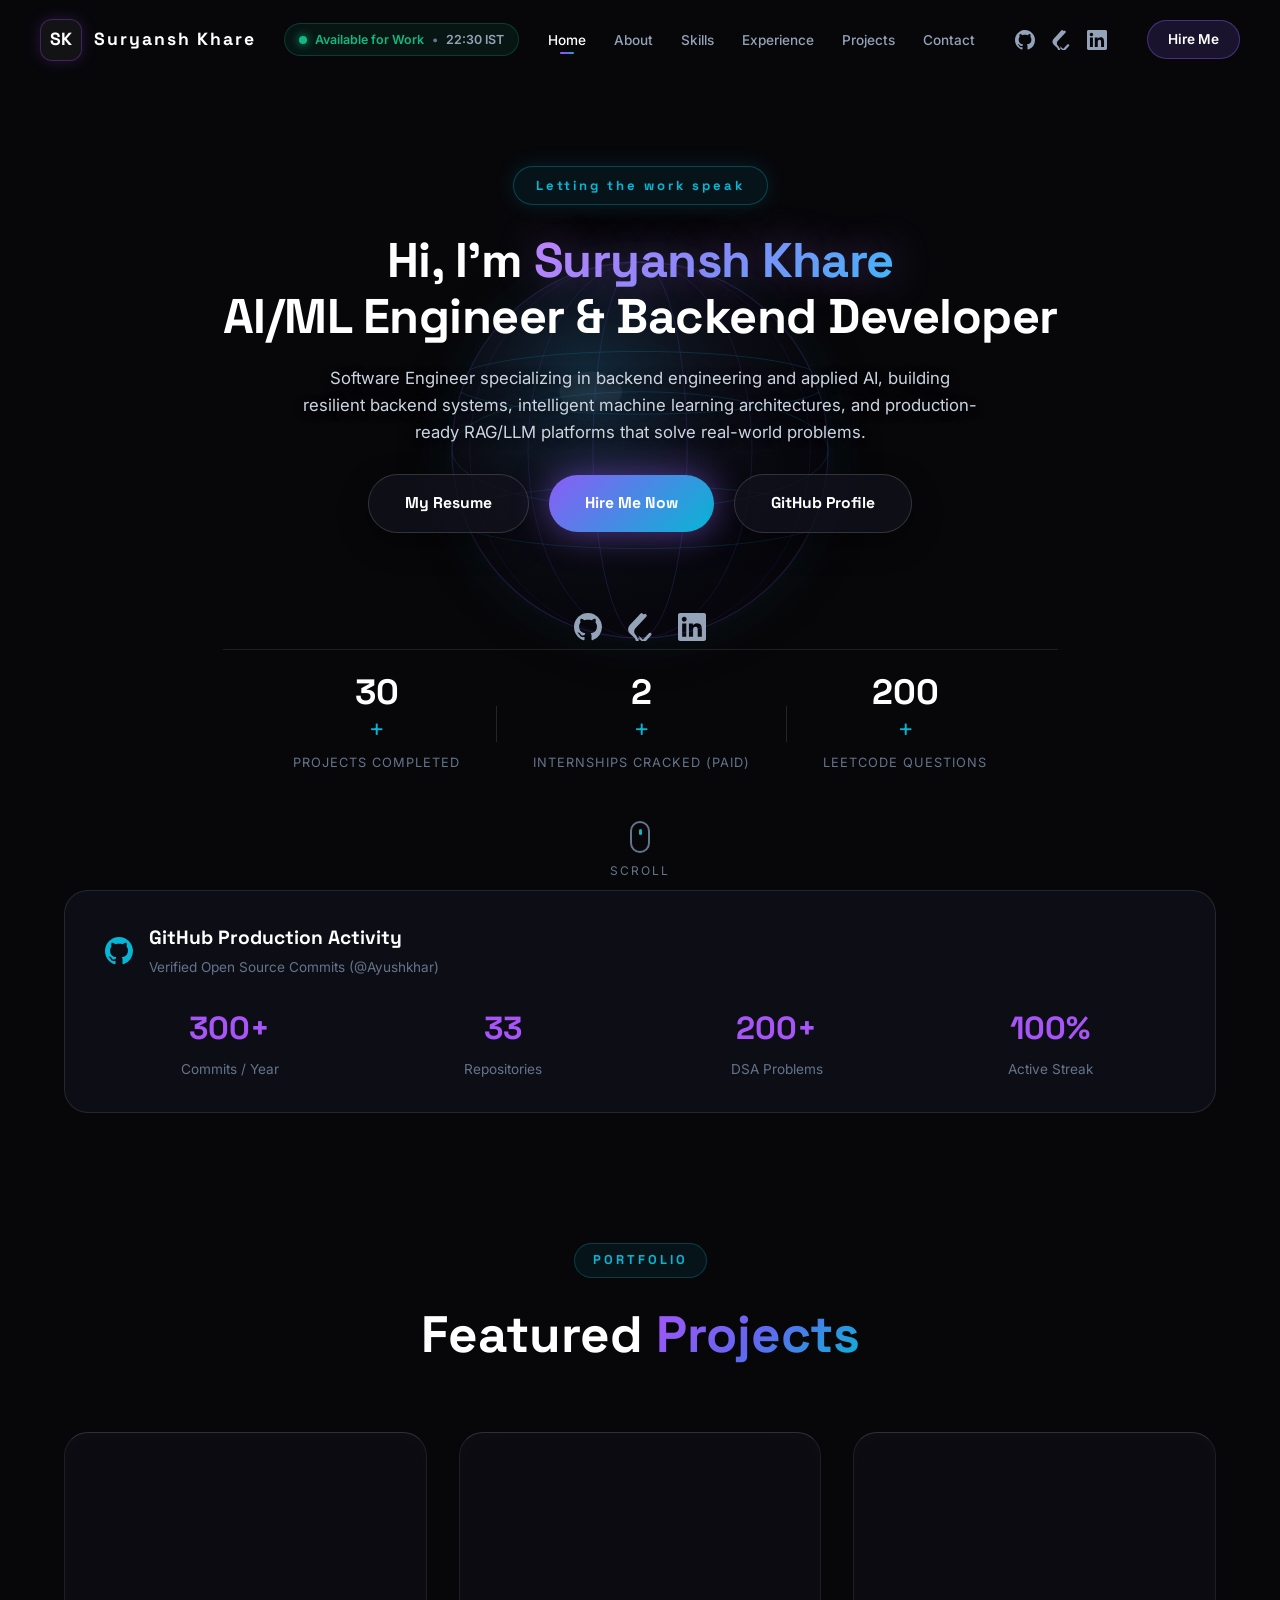
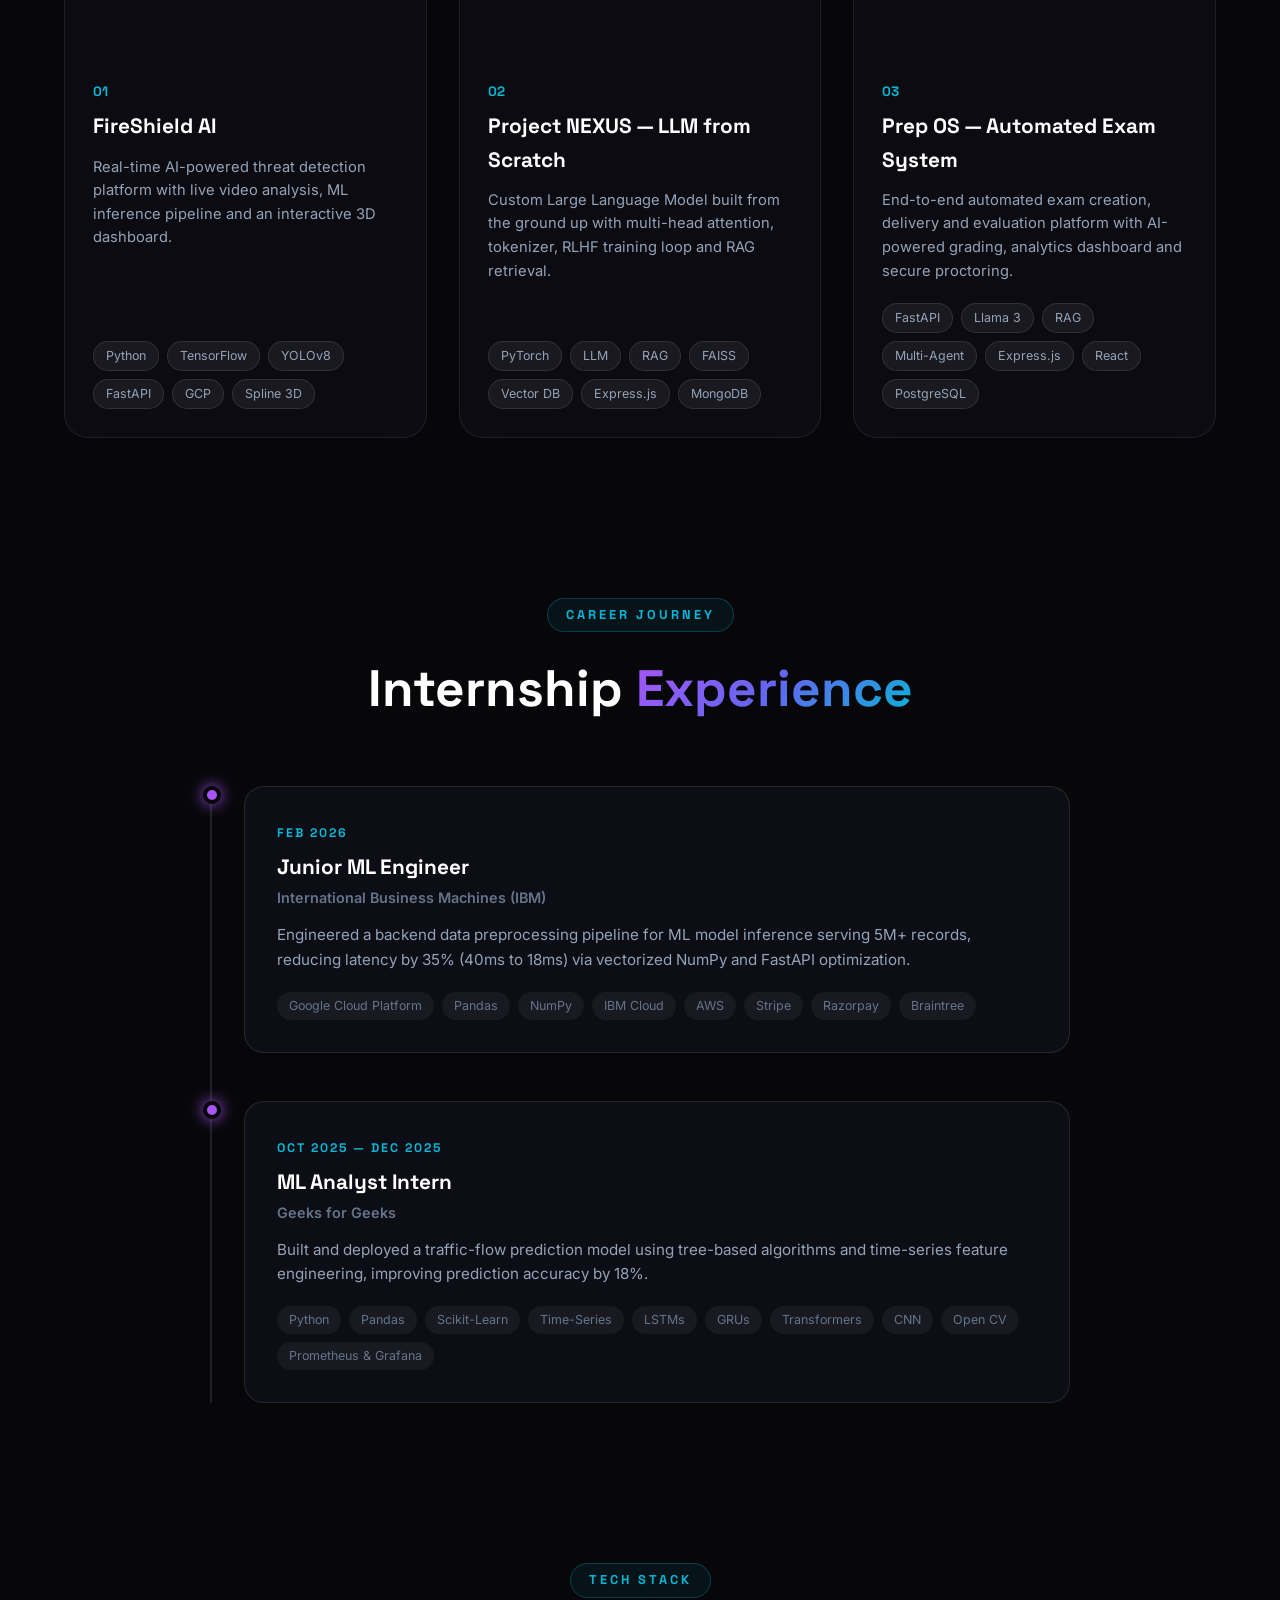
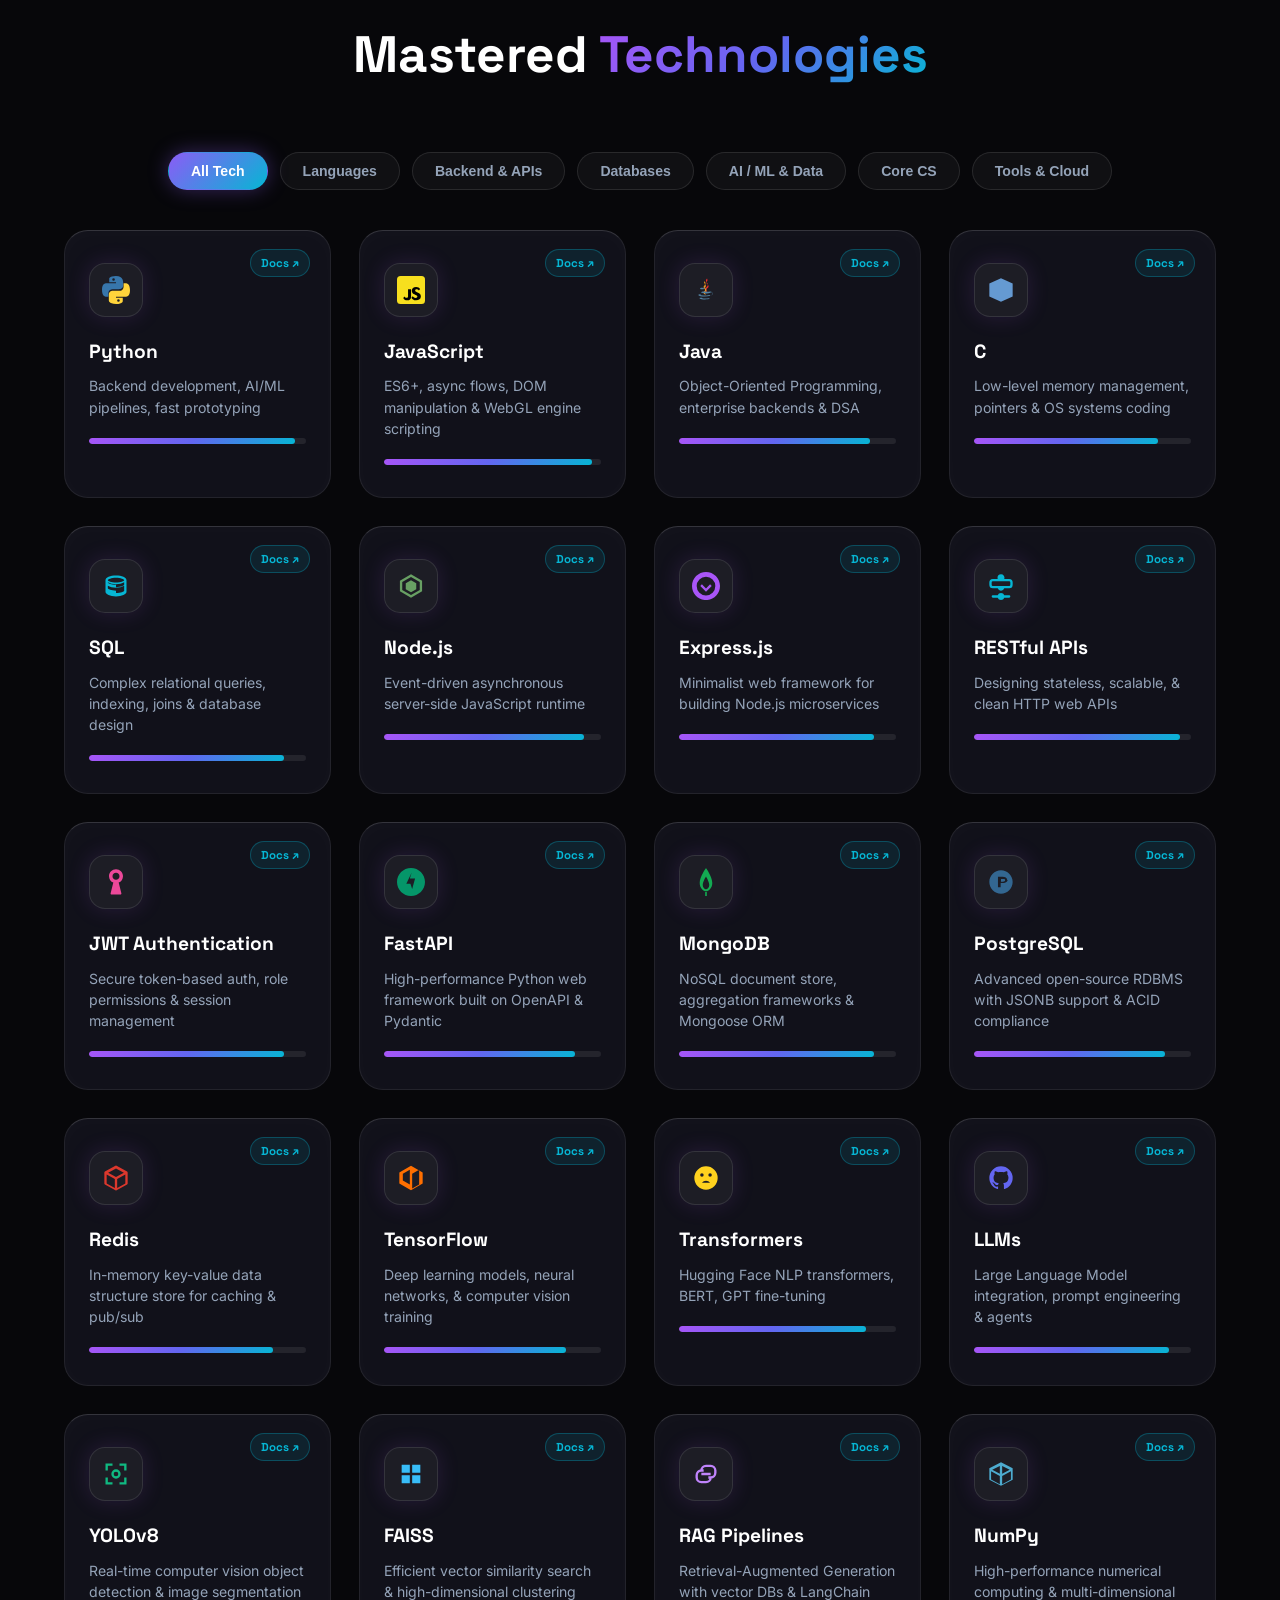
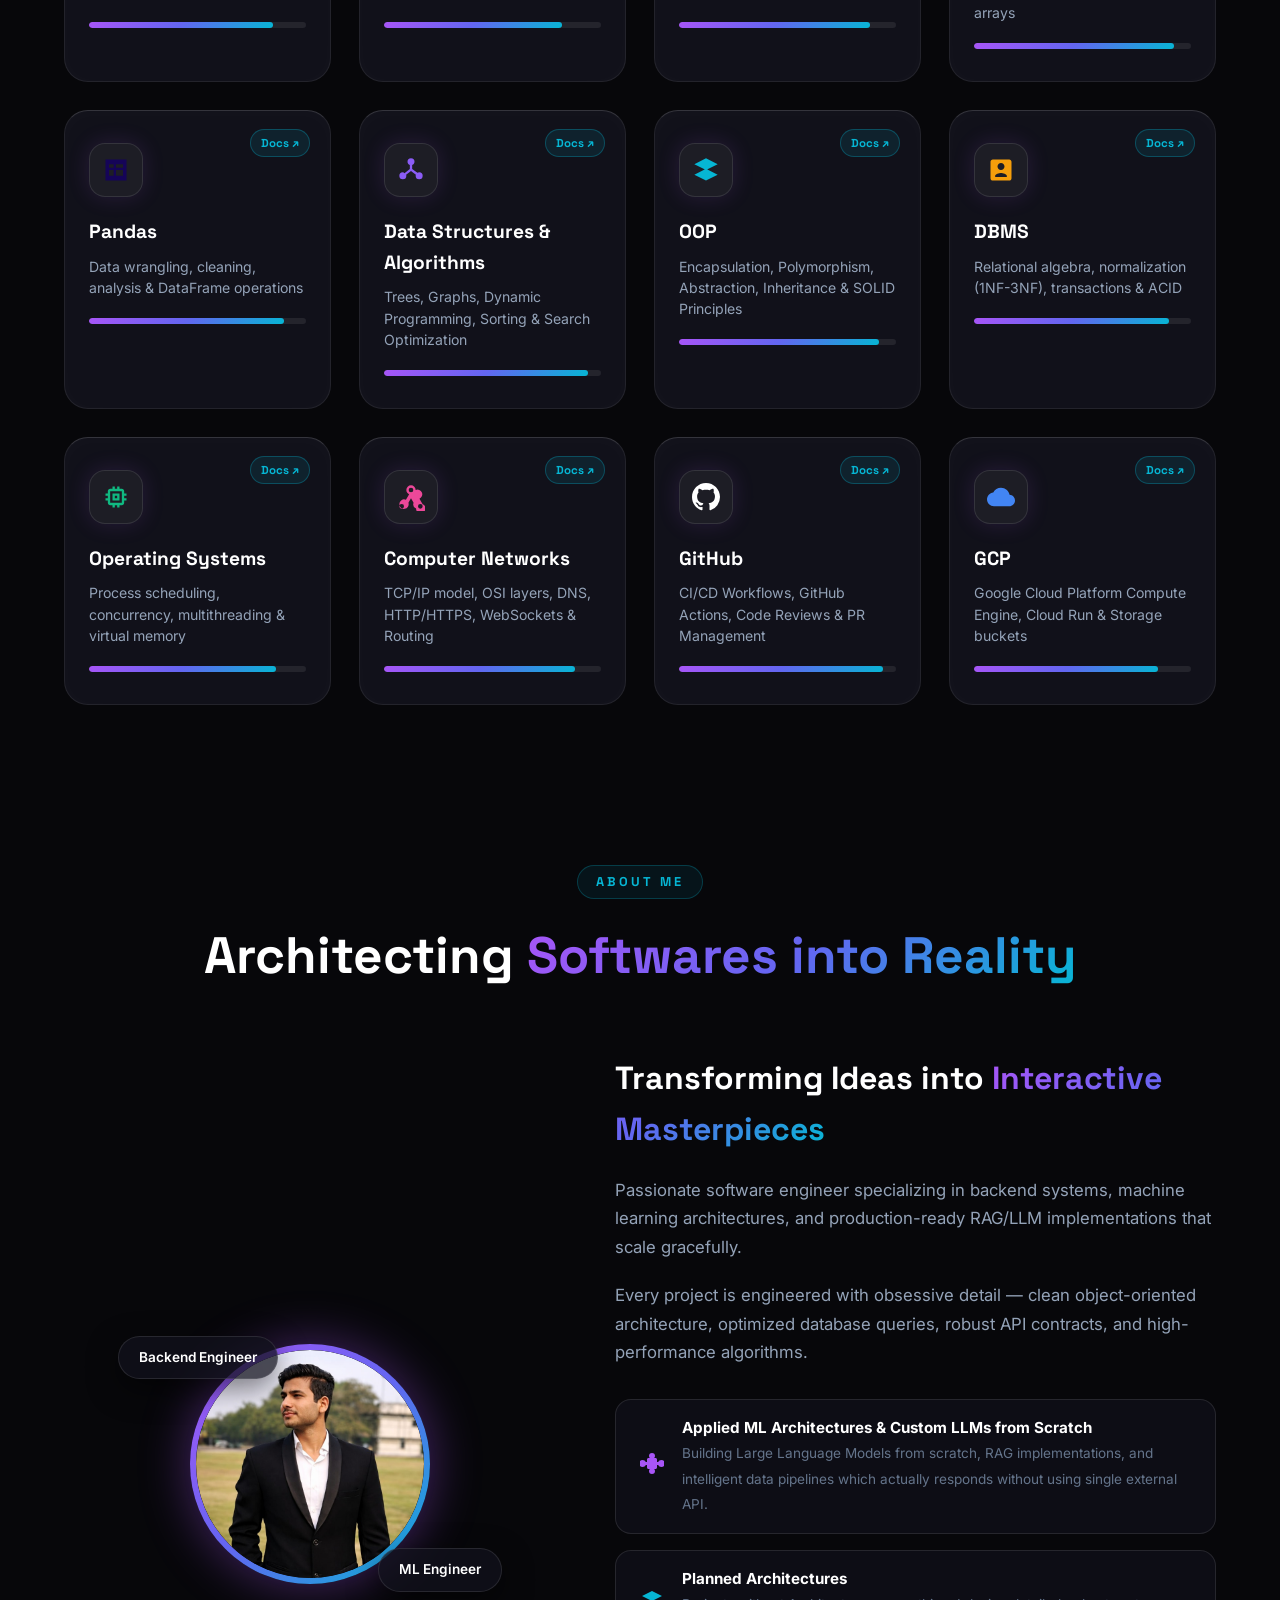
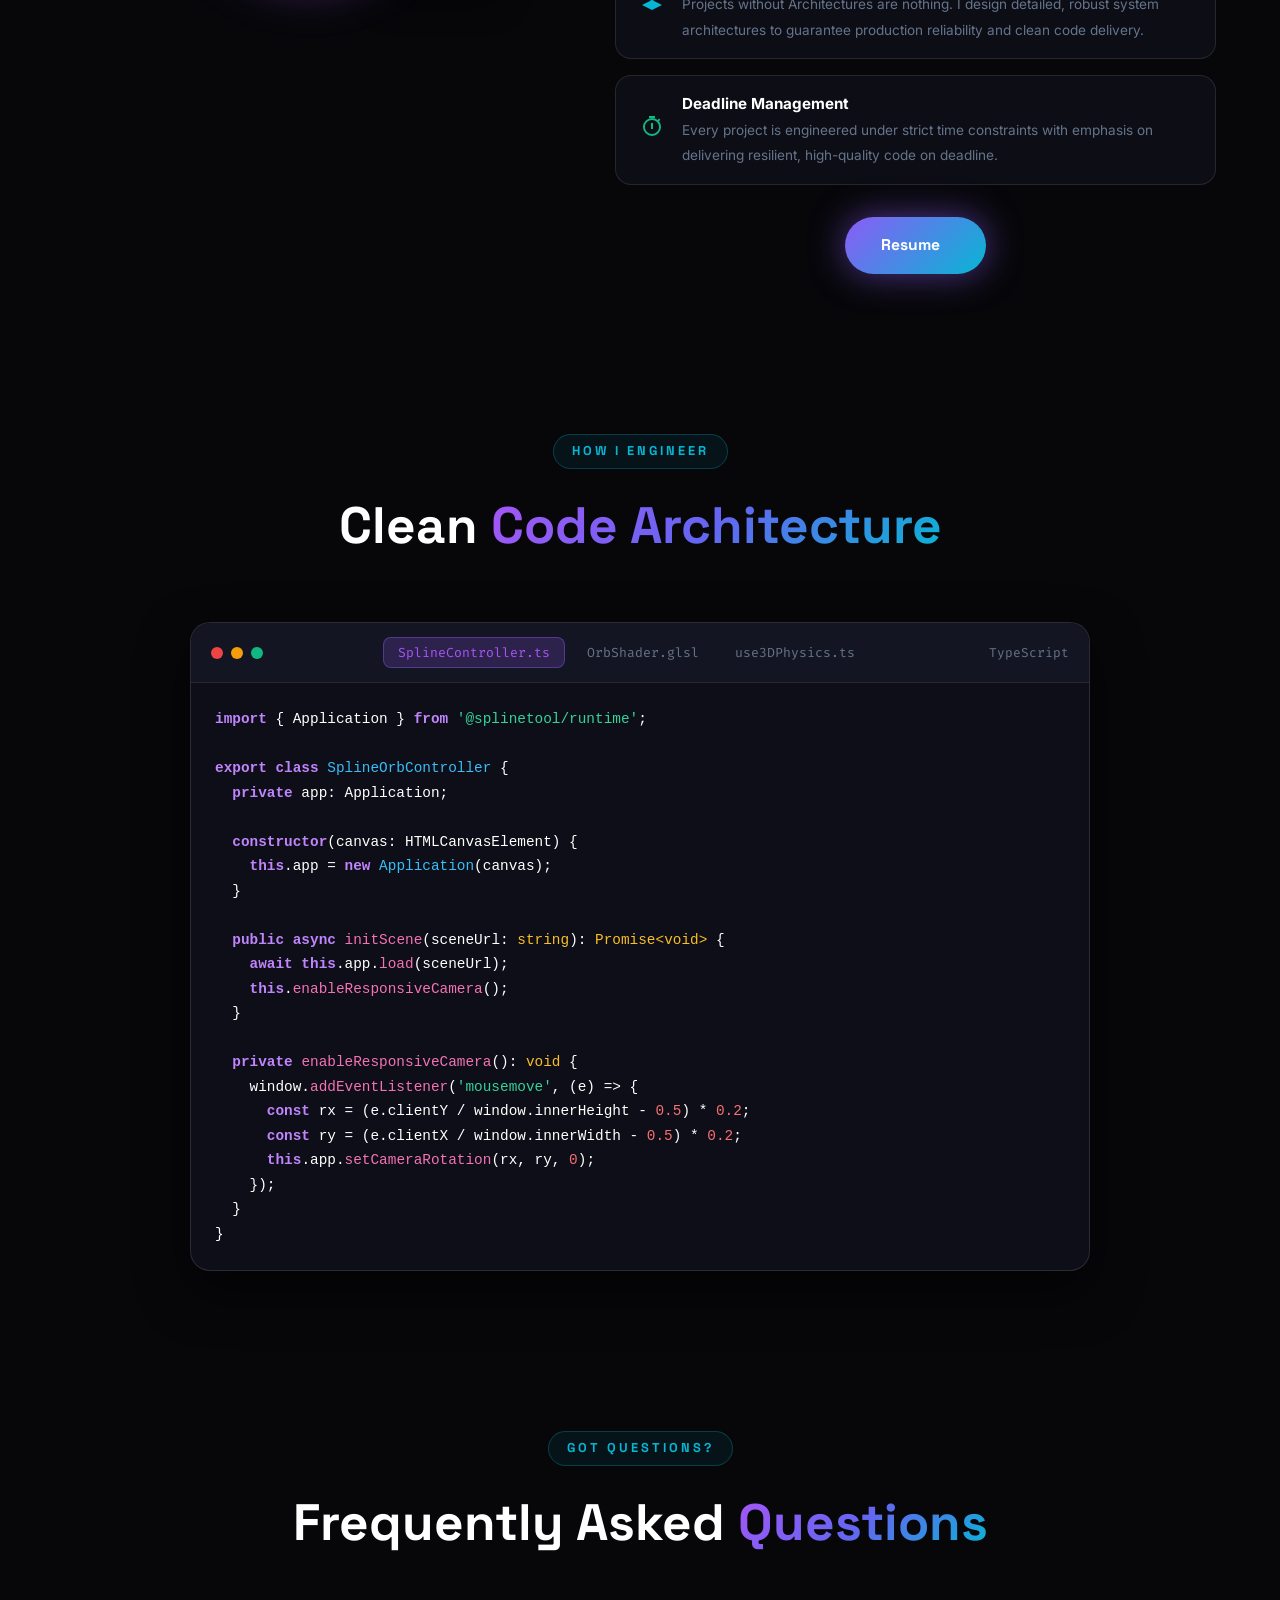
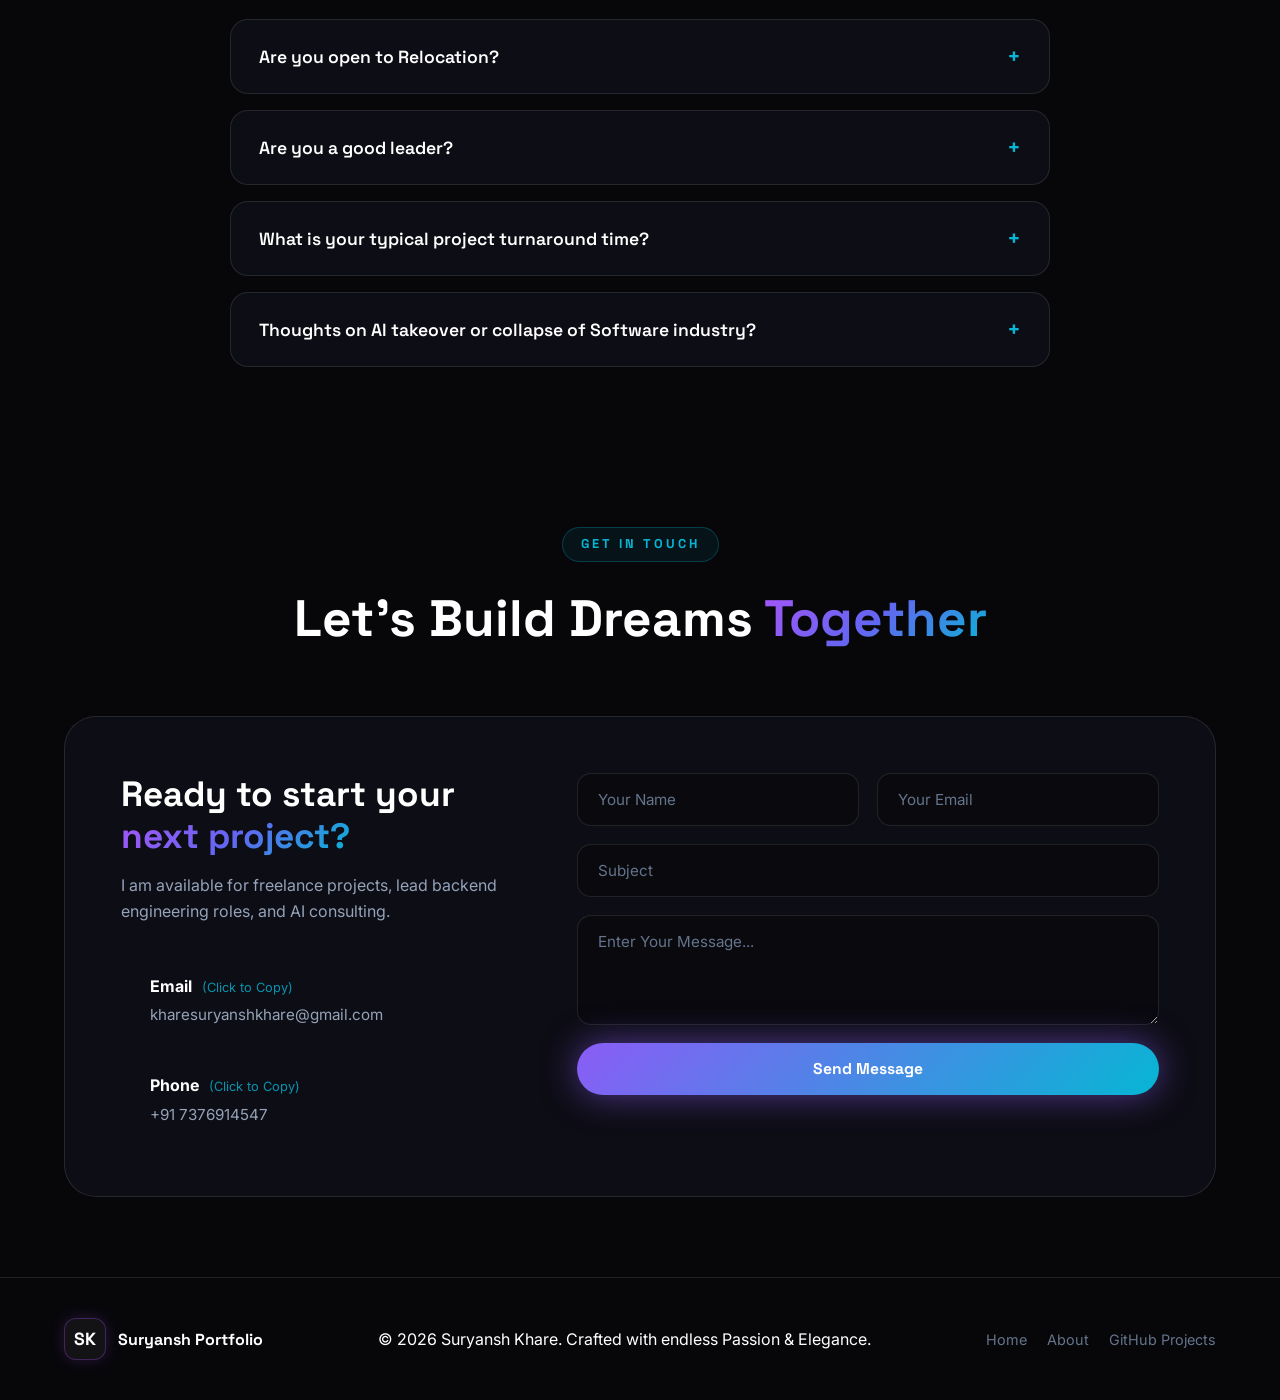
==== commit 0e568bfe: "style: Update Java icon to 3D multi-color coffee cup emblem" ====
--- a/index.html
+++ b/index.html
@@ -393,8 +393,8 @@
 
         <a href="https://docs.oracle.com/en/java/" target="_blank" rel="noopener noreferrer" class="skill-card reveal" data-cat="languages" title="View Official Java Docs">
           <span class="doc-link-badge">Docs ↗</span>
-          <div class="skill-icon-glow" style="--glow:#ed8b00">
-            <svg viewBox="0 0 24 24" width="28" height="28" fill="#ED8B00"><path d="M8.851 18.56s-.917.534.653.714c1.902.218 2.87.194 4.969-.212 0 0 .552.338 1.296.64-2.735.856-7.859.776-9.155-.262-.486-.389.28-.718 2.237-.88m-1.112-2.775s-1.244.667.456.883c2.091.266 3.992.261 6.843-.306 0 0 .382.355.9.593-3.717.917-9.362.774-10.428-.475-.487-.57.852-.695 2.229-.695m8.497-2.709c1.691.898-1.114 1.88-4.47 1.88-2.613 0-4.839-.56-3.197-1.393.754-.383 1.996-.289 3.018-.152 1.137.151 3.255.452 4.649-.335m-5.46-3.856c1.378 1.488-.501 2.24-2.128 2.24-1.428 0-2.337-.417-1.353-.984.619-.356 1.579-.247 2.378-.142.666.088 1.103.886 1.103.886m5.201 5.922c1.782-1.042 2.723-2.193 1.482-3.037-.625-.425-1.577-.665-2.482-.823-.889-.155-1.748.243-2.434.697.585-.436 1.402-.797 2.285-.644.912.158 1.829.404 2.428.811 1.011.688.24 1.625-1.279 2.996m-1.776-11.233c.969 1.103 0 2.261-.754 3.067-.714.764-1.528 1.455-.427 2.493 1.341 1.266 2.502 2.502.264 4.021 0 0 2.225-1.229 1.22-2.748-.961-1.452-2.463-2.096-1.547-3.16.899-1.046 2.083-2.179 1.244-3.673m-1.921-2.49c1.077.994.496 2.316-.279 3.125-.776.81-1.293 1.489-.526 2.348.971 1.088 1.704 2.146.368 3.528 0 0 1.954-1.127 1.053-2.441-.885-1.291-1.63-2.029-.757-2.943 1.011-1.057 1.312-2.046.141-3.617"/></svg>
+          <div class="skill-icon-glow" style="--glow:#f8981d">
+            <svg viewBox="0 0 24 24" width="28" height="28"><path fill="#EA2D2E" d="M12.9 2.2c-.8.8-1.5 2-.4 3.1 1.2 1.3 1.6 2.3.4 3.7-1.1 1.4-2.5 2.5-1.2 4.1.4.5 1.1.9 1.8.8-1.2-.7-1.7-1.6-1.1-2.5.8-1.2 2.5-2 1.5-3.5-.9-1.2-2.1-1.9-1.3-3 .7-.8 1-.9.3-2.7z"/><path fill="#F8981D" d="M10.7 4.5c-.6.7-.2 1.4.1 2 .4.6.3 1.1-.1 1.6-.4.5-1.2 1.3-.5 2.2.7.9 1.5 1.5.8 2.4-.8.9-1.7 1.7-.8 2.6.5.5 1.2.7 1.9.5-.8-.6-1.1-1.3-.8-1.9.5-.9 1.6-1.5 1-2.4-.6-.8-1.4-1.3-.8-2.1.4-.5.6-1 .2-1.5-.4-.6-.5-1.1 0-1.8z"/><path fill="#5382A1" d="M8.8 18.5s-.9.5.6.7c1.9.2 2.8.2 5-.2 0 0 .5.3 1.3.6-2.7.8-7.8.8-9.1-.3-.5-.4.3-.7 2.2-.8m-1.1-2.8s-1.2.7.5.9c2.1.3 4 .3 6.8-.3 0 0 .4.4.9.6-3.7.9-9.4.8-10.4-.5-.5-.6.9-.7 2.2-.7m8.5-2.7c1.7.9-1.1 1.9-4.5 1.9-2.6 0-4.8-.6-3.2-1.4.8-.4 2-.3 3-.2 1.1.2 3.3.5 4.7-.3m-5.5-3.8c1.4 1.5-.5 2.2-2.1 2.2-1.4 0-2.3-.4-1.4-1 .6-.4 1.6-.2 2.4-.1.7.1 1.1.9 1.1.9m5.2 5.9c1.7-1 2.7-2.2 1.5-3-.6-.4-1.6-.7-2.5-.8-.9-.2-1.7.2-2.4.7.6-.4 1.4-.8 2.3-.6.9.2 1.8.4 2.4.8 1 .7.2 1.6-1.3 3"/></svg>
           </div>
           <h4>Java</h4>
           <p>Object-Oriented Programming, enterprise backends &amp; DSA</p>
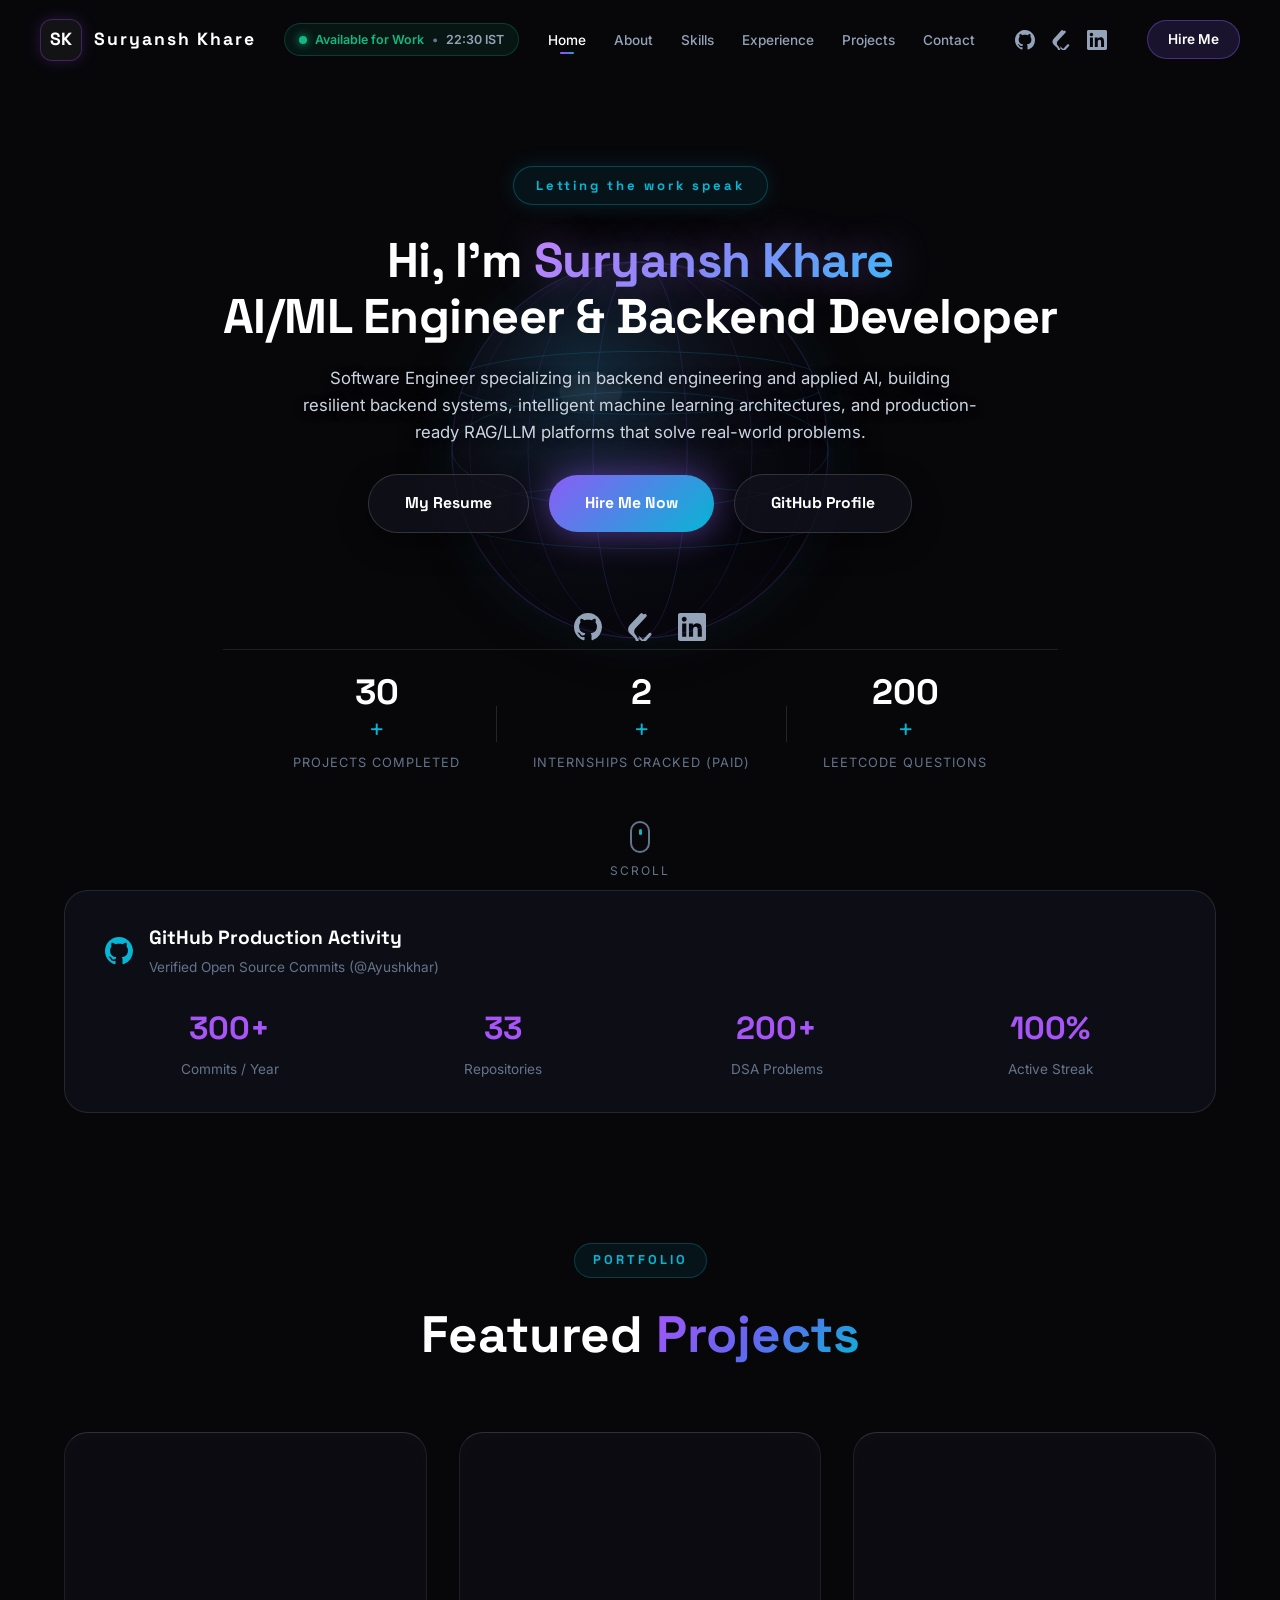
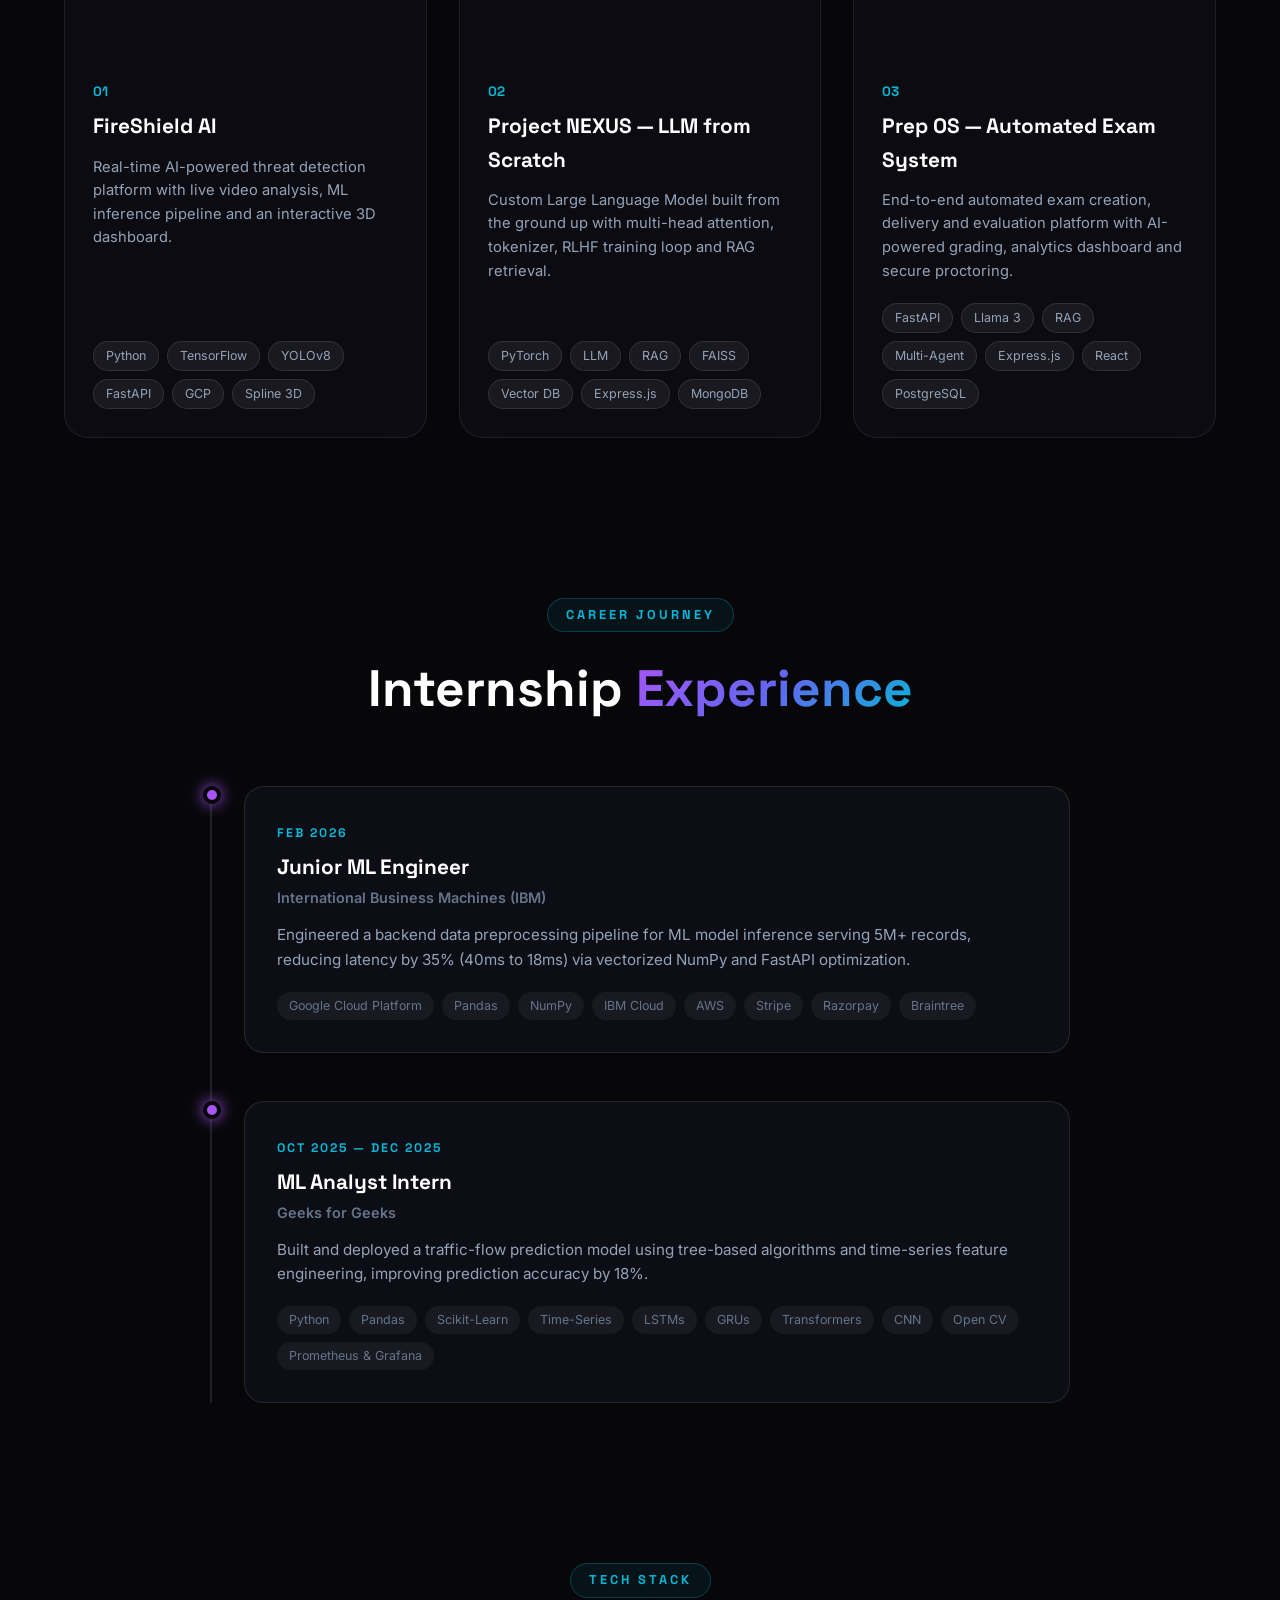
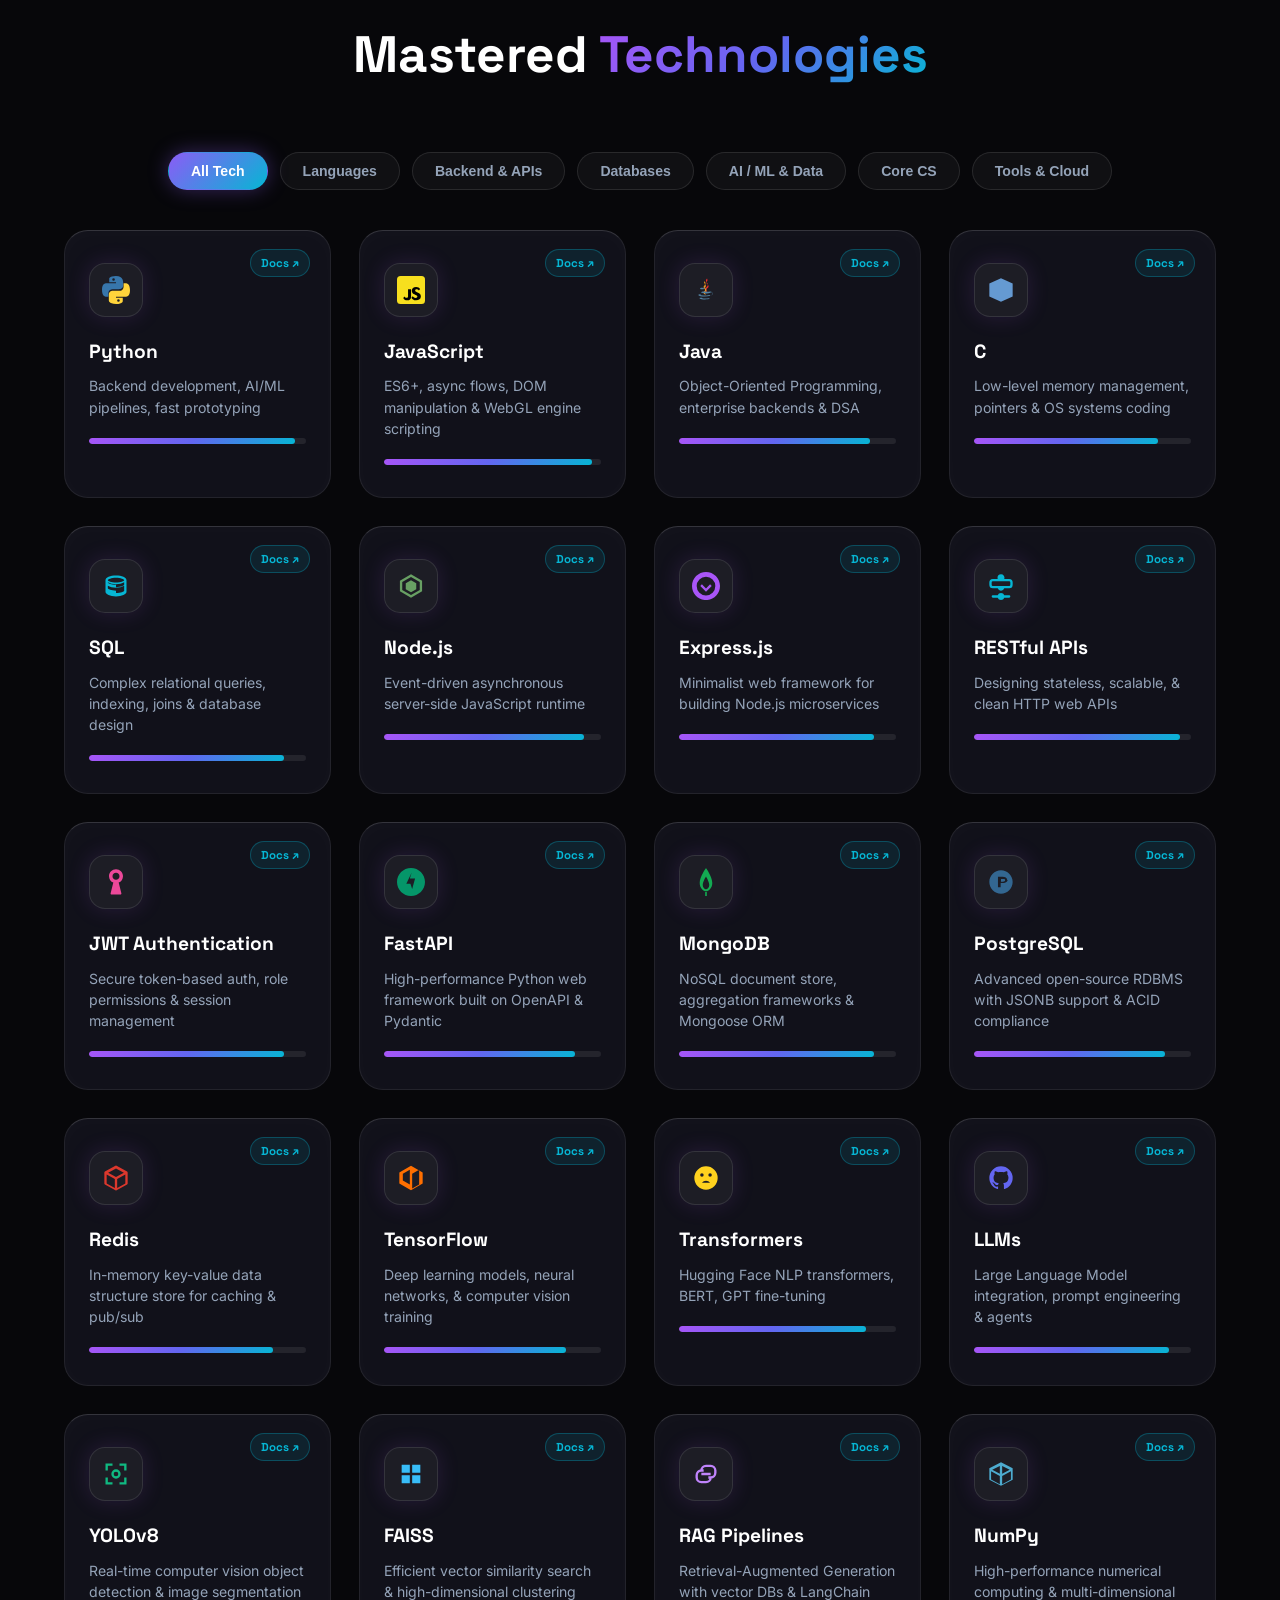
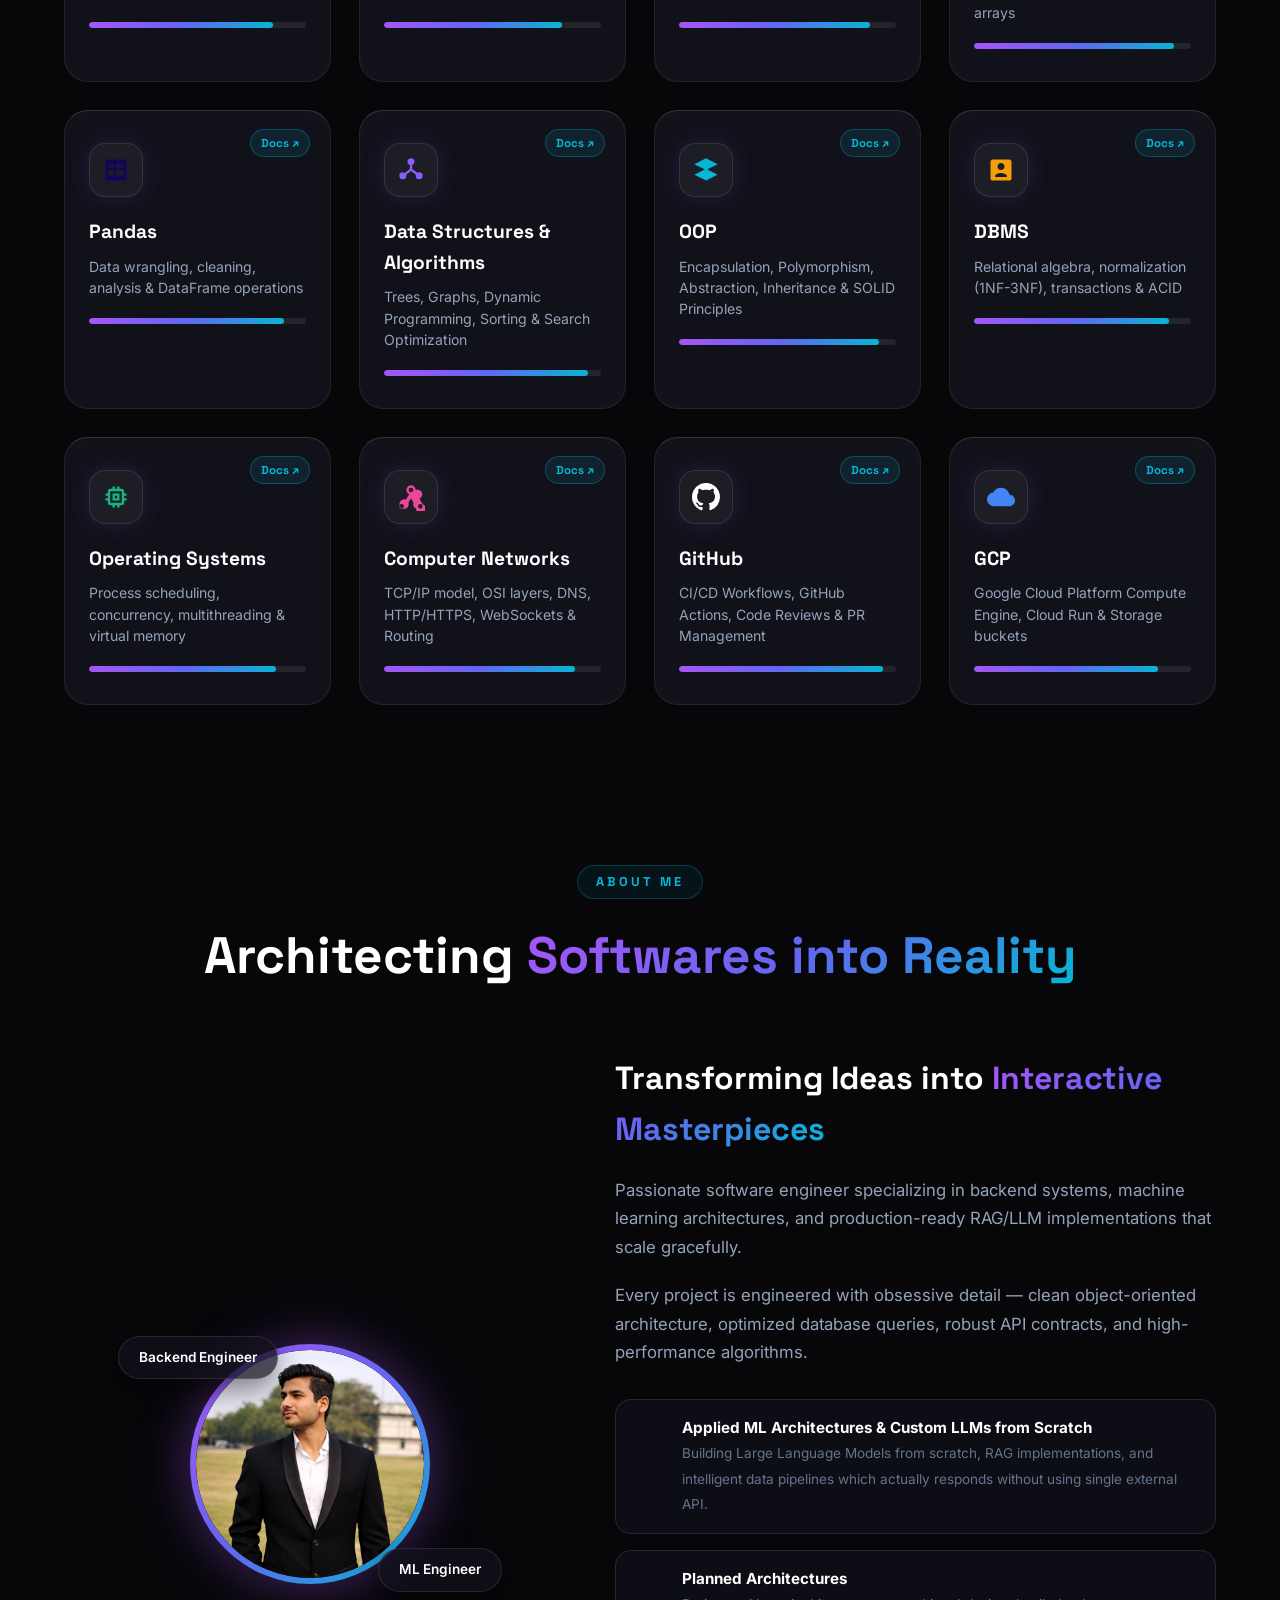
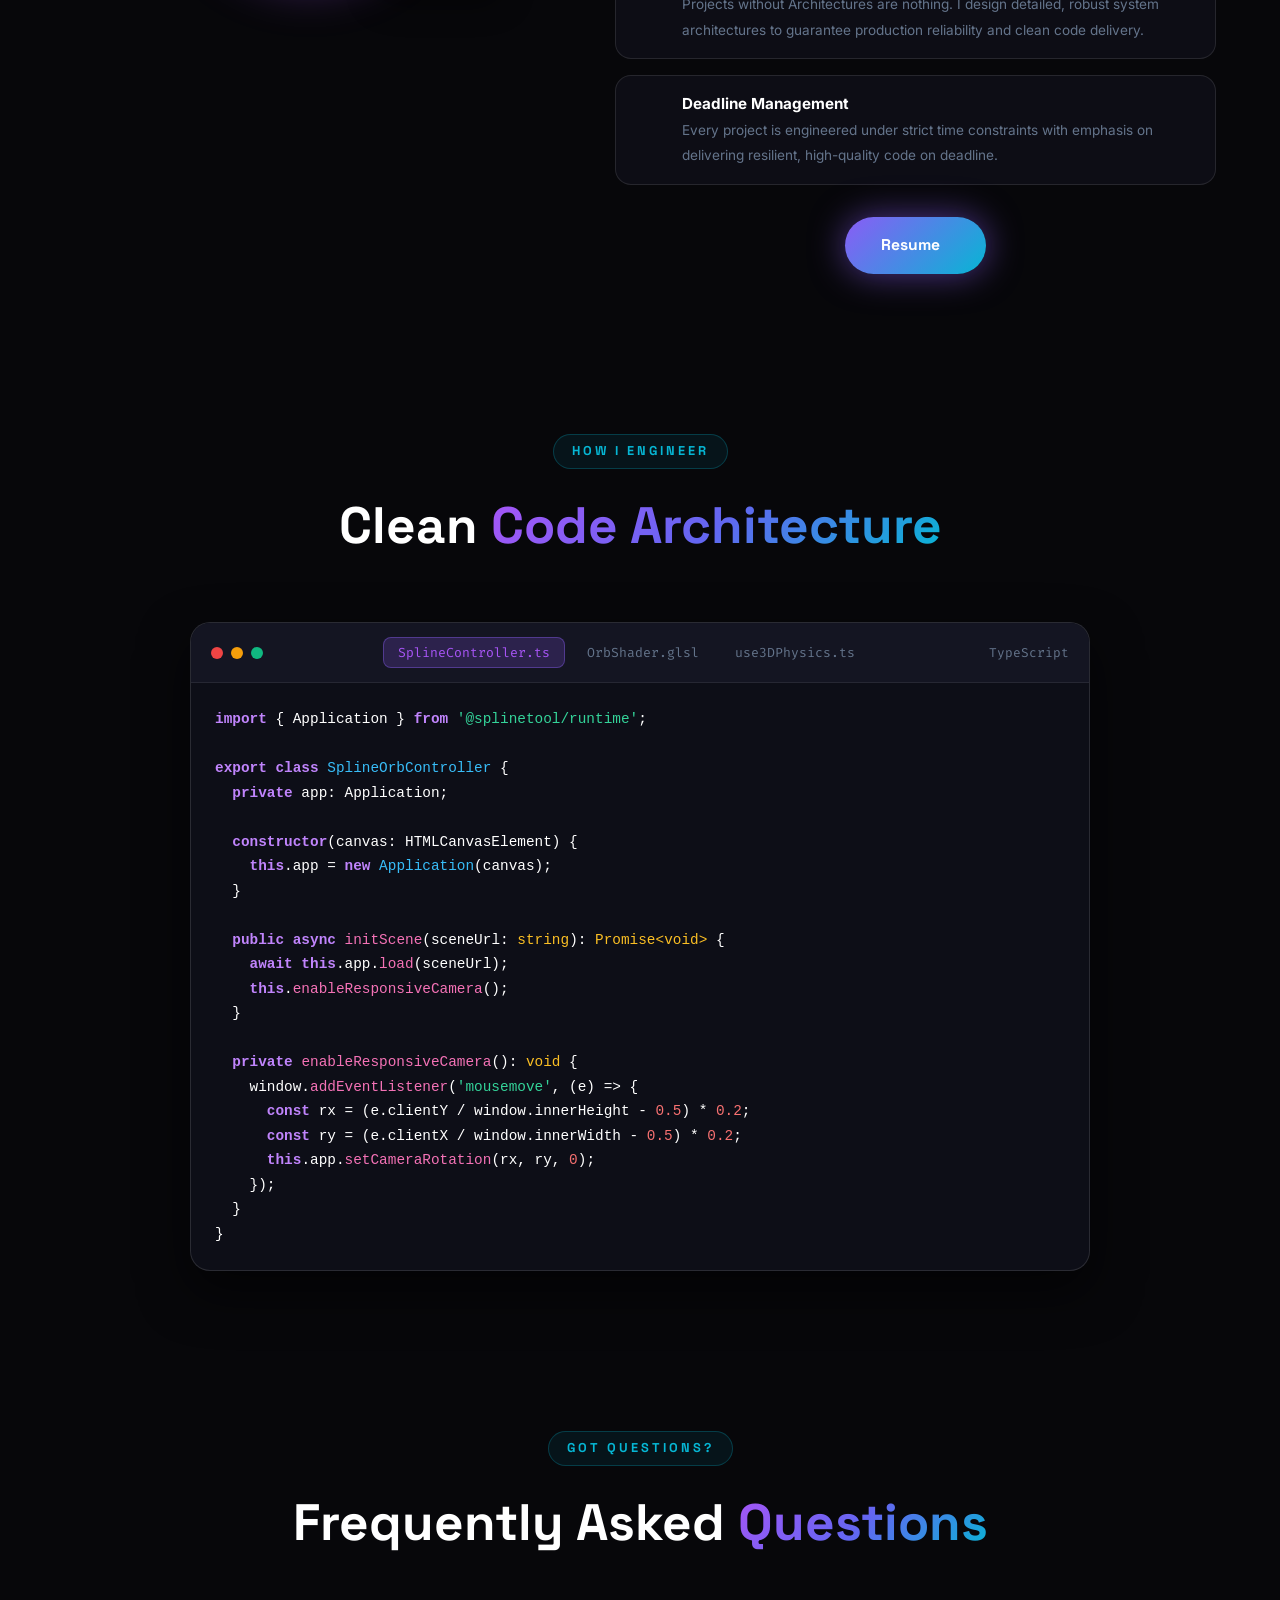
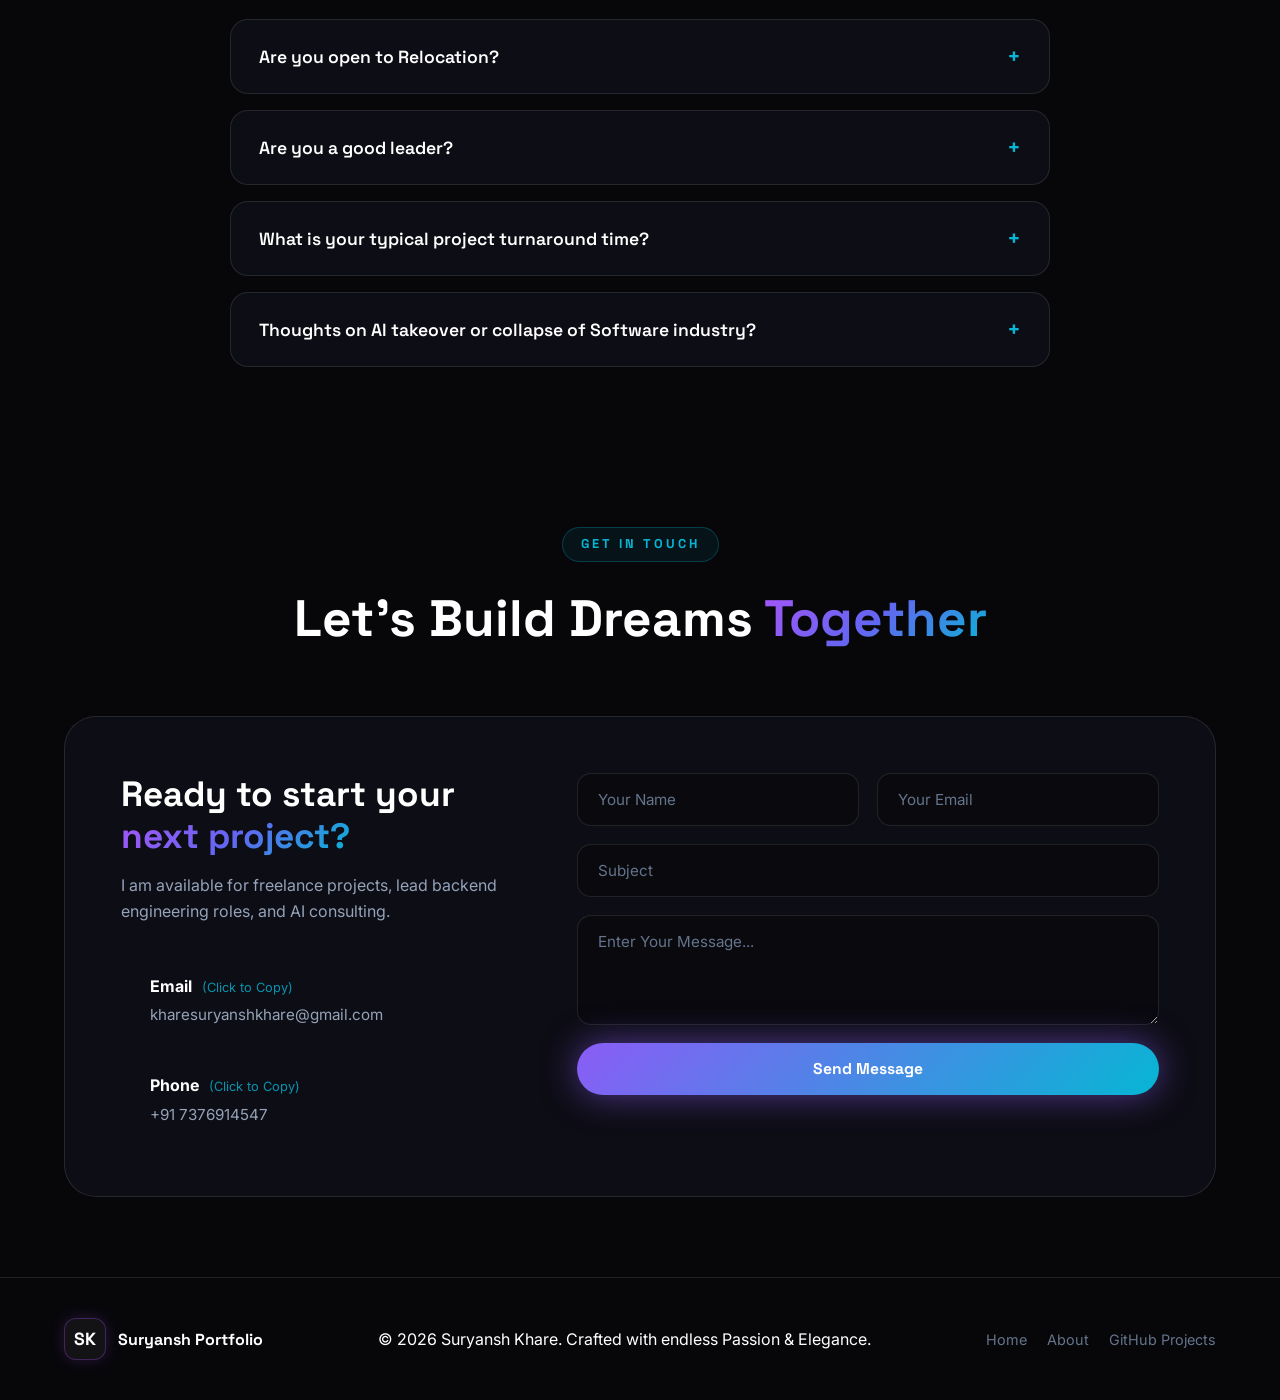
==== commit 88ded733: "fix: Remove unnecessary SVG path data for cleaner icons" ====
--- a/index.html
+++ b/index.html
@@ -1,4 +1,4 @@
-<!DOCTYPE html>
+﻿<!DOCTYPE html>
 <html lang="en">
 <head>
   <meta charset="UTF-8" />
@@ -697,16 +697,16 @@
           <div class="about-highlights">
             <div class="highlight-item">
               <div class="hi-icon">
-                <svg viewBox="0 0 24 24" width="24" height="24" fill="#a855f7"><path d="M12 2a3 3 0 0 0-3 3c0 .76.29 1.46.77 2H8.5c-.83 0-1.5.67-1.5 1.5V11H5.8c-.54-1.2-1.75-2-3.1-2a3.5 3.5 0 1 0 0 7c1.35 0 2.56-.8 3.1-2H7v2.5c0 .83.67 1.5 1.5 1.5h1.27c-.48.54-.77 1.24-.77 2a3 3 0 1 0 6 0c0-.76-.29-1.46-.77-2h1.27c.83 0 1.5-.67 1.5-1.5V14h1.2c.54 1.2 1.75 2 3.1 2a3.5 3.5 0 1 0 0-7c-1.35 0-2.56.8-3.1 2H17v-2.5c0-.83-.67-1.5-1.5-1.5h-1.27c.48-.54.77-1.24.77-2a3 3 0 0 0-3-3z"/></svg>
+                <svg viewBox="0 0 24 24" width="24" height="24" fill="#a855f7"></svg>
               </div>
               <div>
                 <strong>Applied ML Architectures &amp; Custom LLMs from Scratch</strong>
                 <span>Building Large Language Models from scratch, RAG implementations, and intelligent data pipelines which actually responds without using single external API.</span>
-              </div>
+              </div>  
             </div>
             <div class="highlight-item">
               <div class="hi-icon">
-                <svg viewBox="0 0 24 24" width="24" height="24" fill="#06b6d4"><path d="M12 2L2 7l10 5 10-5-10-5zm0 9L2 16l10 5 10-5-10-5z"/></svg>
+                <svg viewBox="0 0 24 24" width="24" height="24" fill="#06b6d4"></svg>
               </div>
               <div>
                 <strong>Planned Architectures</strong>
@@ -715,7 +715,7 @@
             </div>
             <div class="highlight-item">
               <div class="hi-icon">
-                <svg viewBox="0 0 24 24" width="24" height="24" fill="#10b981"><path d="M15 1H9v2h6V1zm-2 13h-2V8h2v6zm6.03-7.71l1.42-1.42c-.43-.51-.9-.99-1.41-1.41l-1.42 1.42A8.962 8.962 0 0 0 12 3a9 9 0 1 0 9 9c0-2.43-.97-4.63-2.57-6.29zM12 19c-3.87 0-7-3.13-7-7s3.13-7 7-7 7 3.13 7 7-3.13 7-7 7z"/></svg>
+                <svg viewBox="0 0 24 24" width="24" height="24" fill="#10b981"></svg>
               </div>
               <div>
                 <strong>Deadline Management</strong>
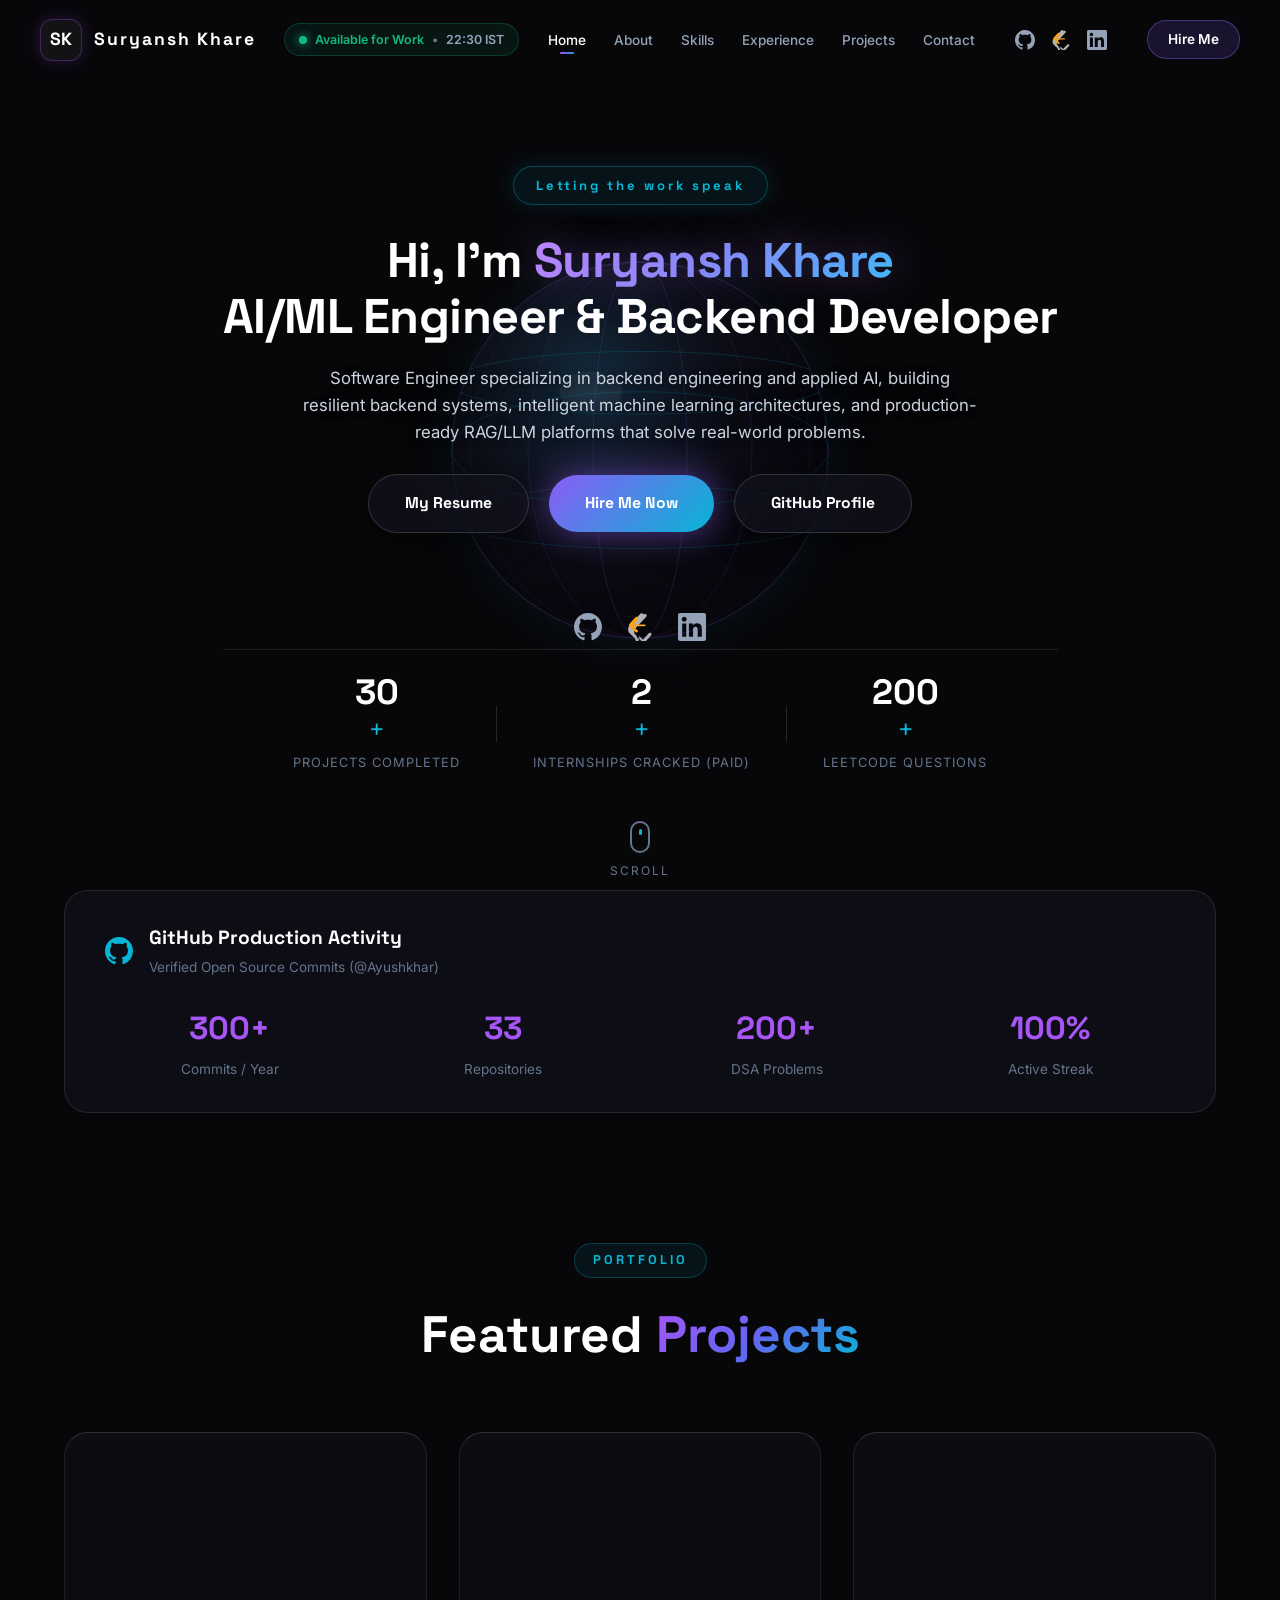
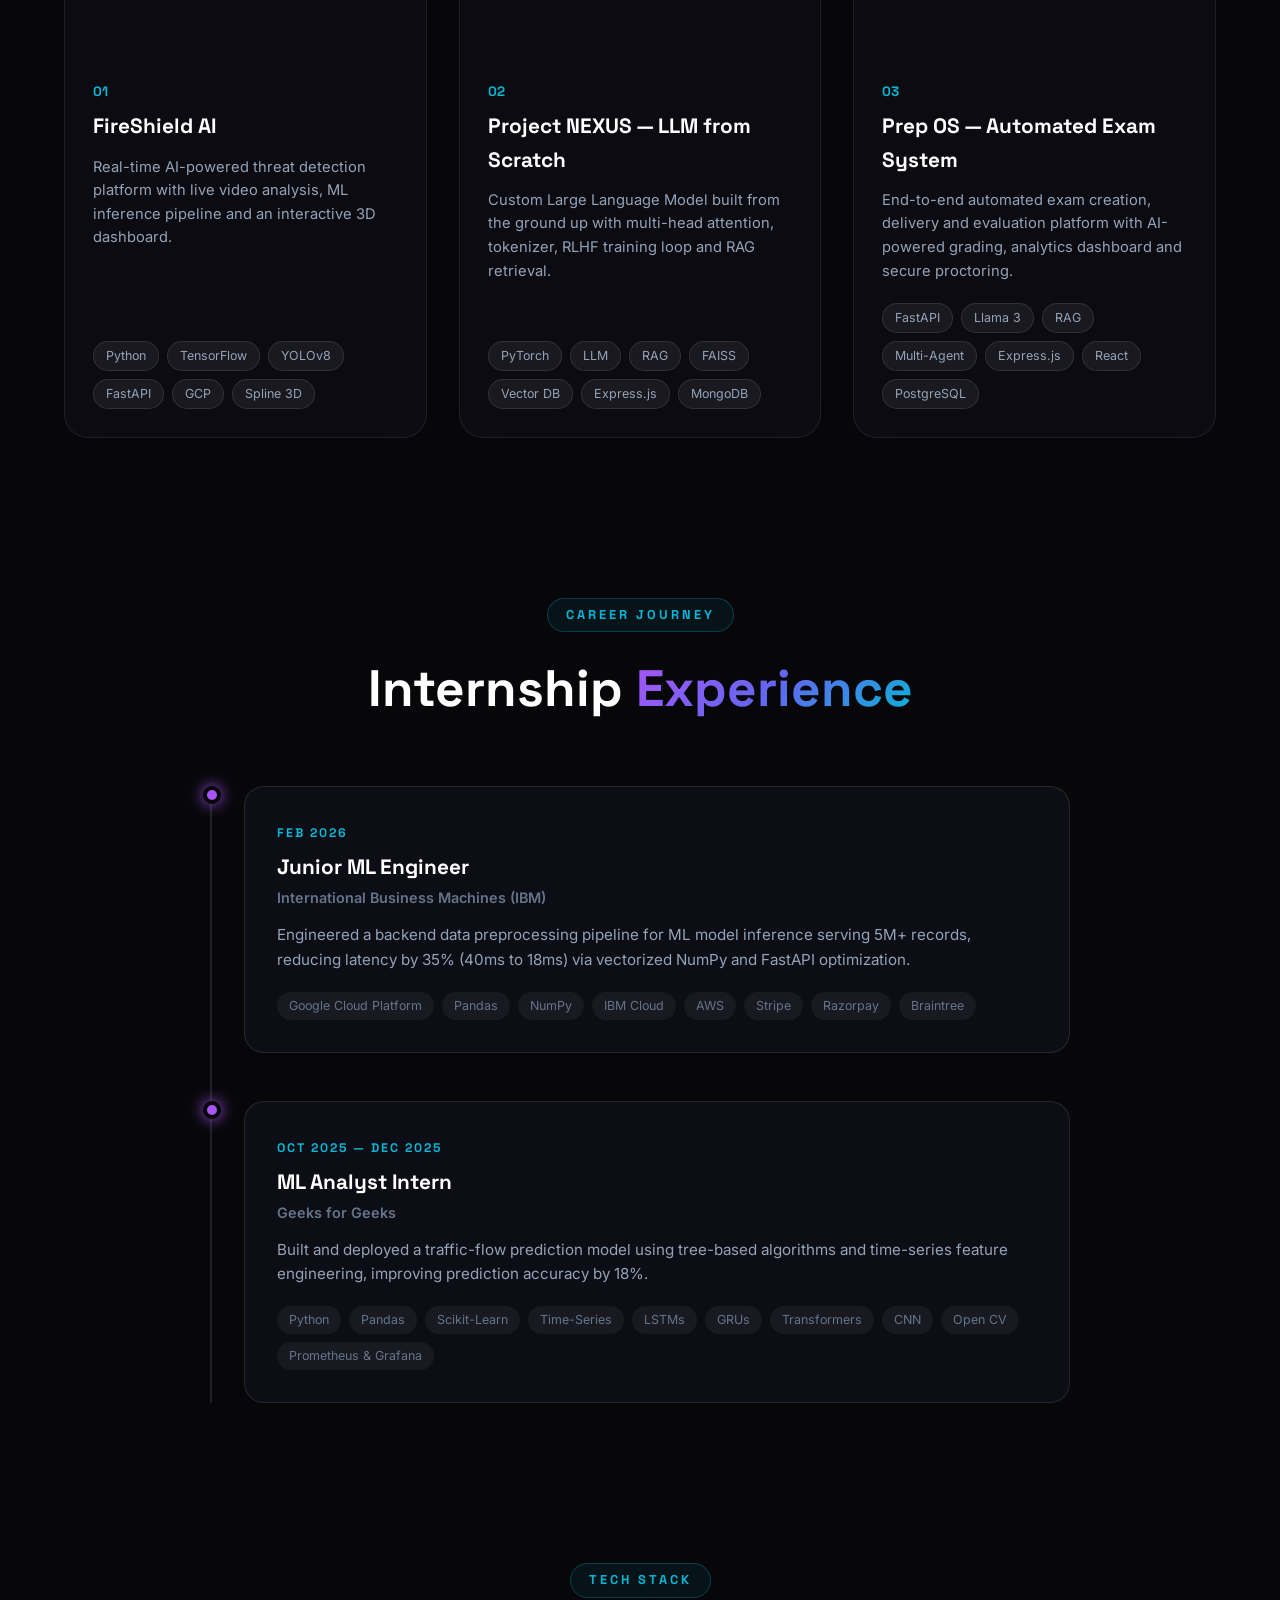
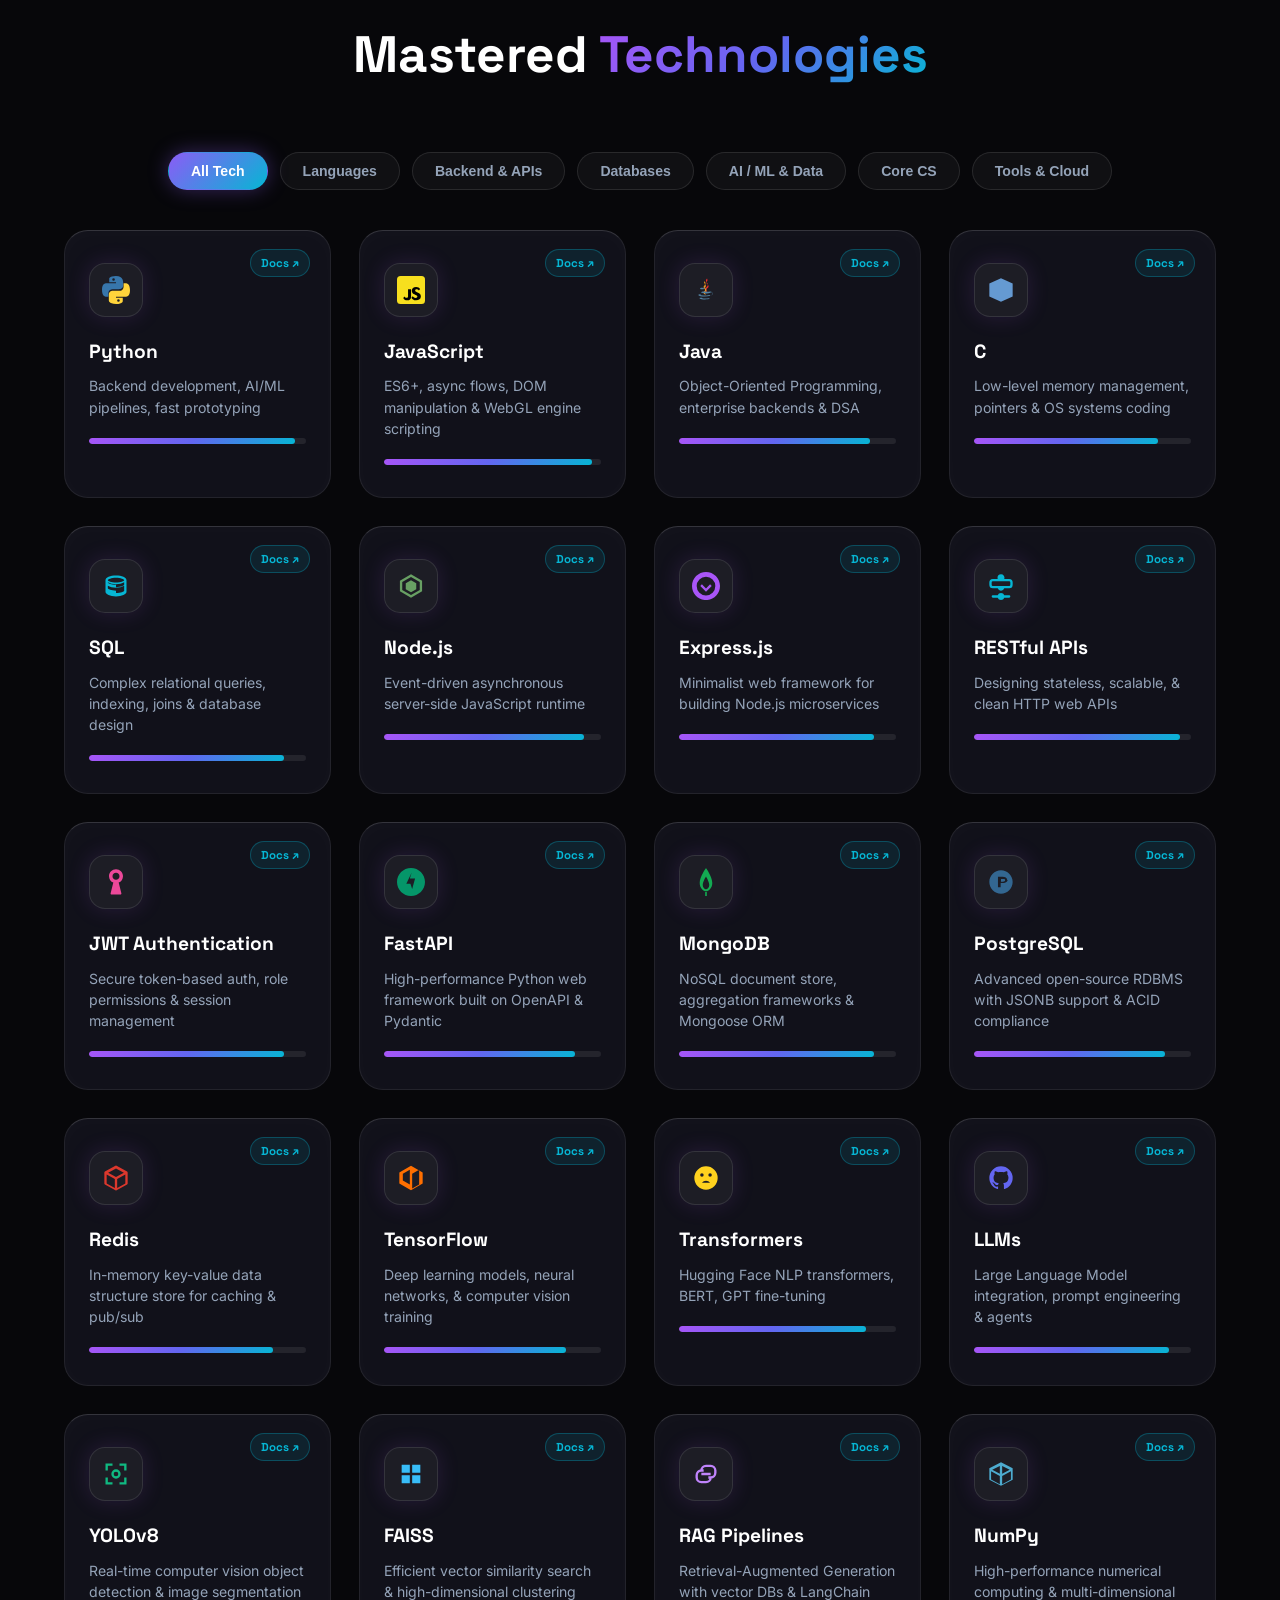
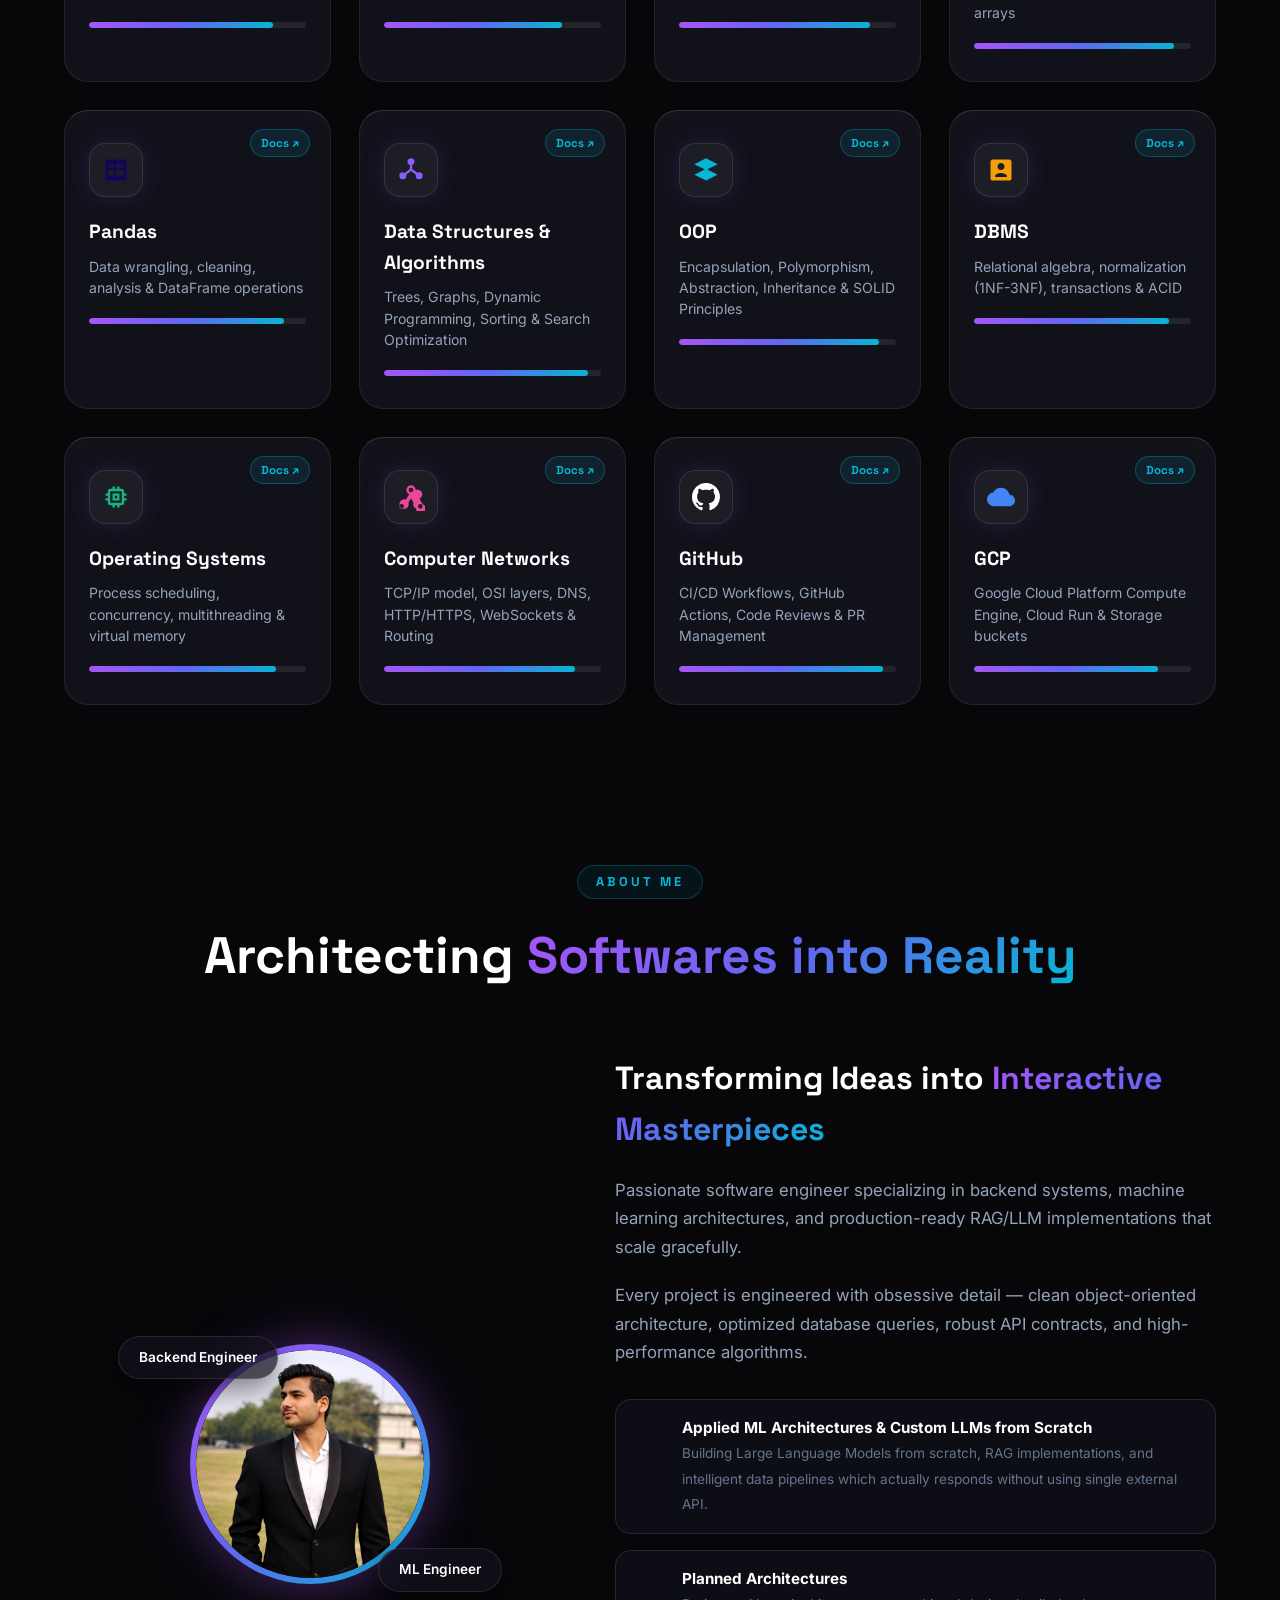
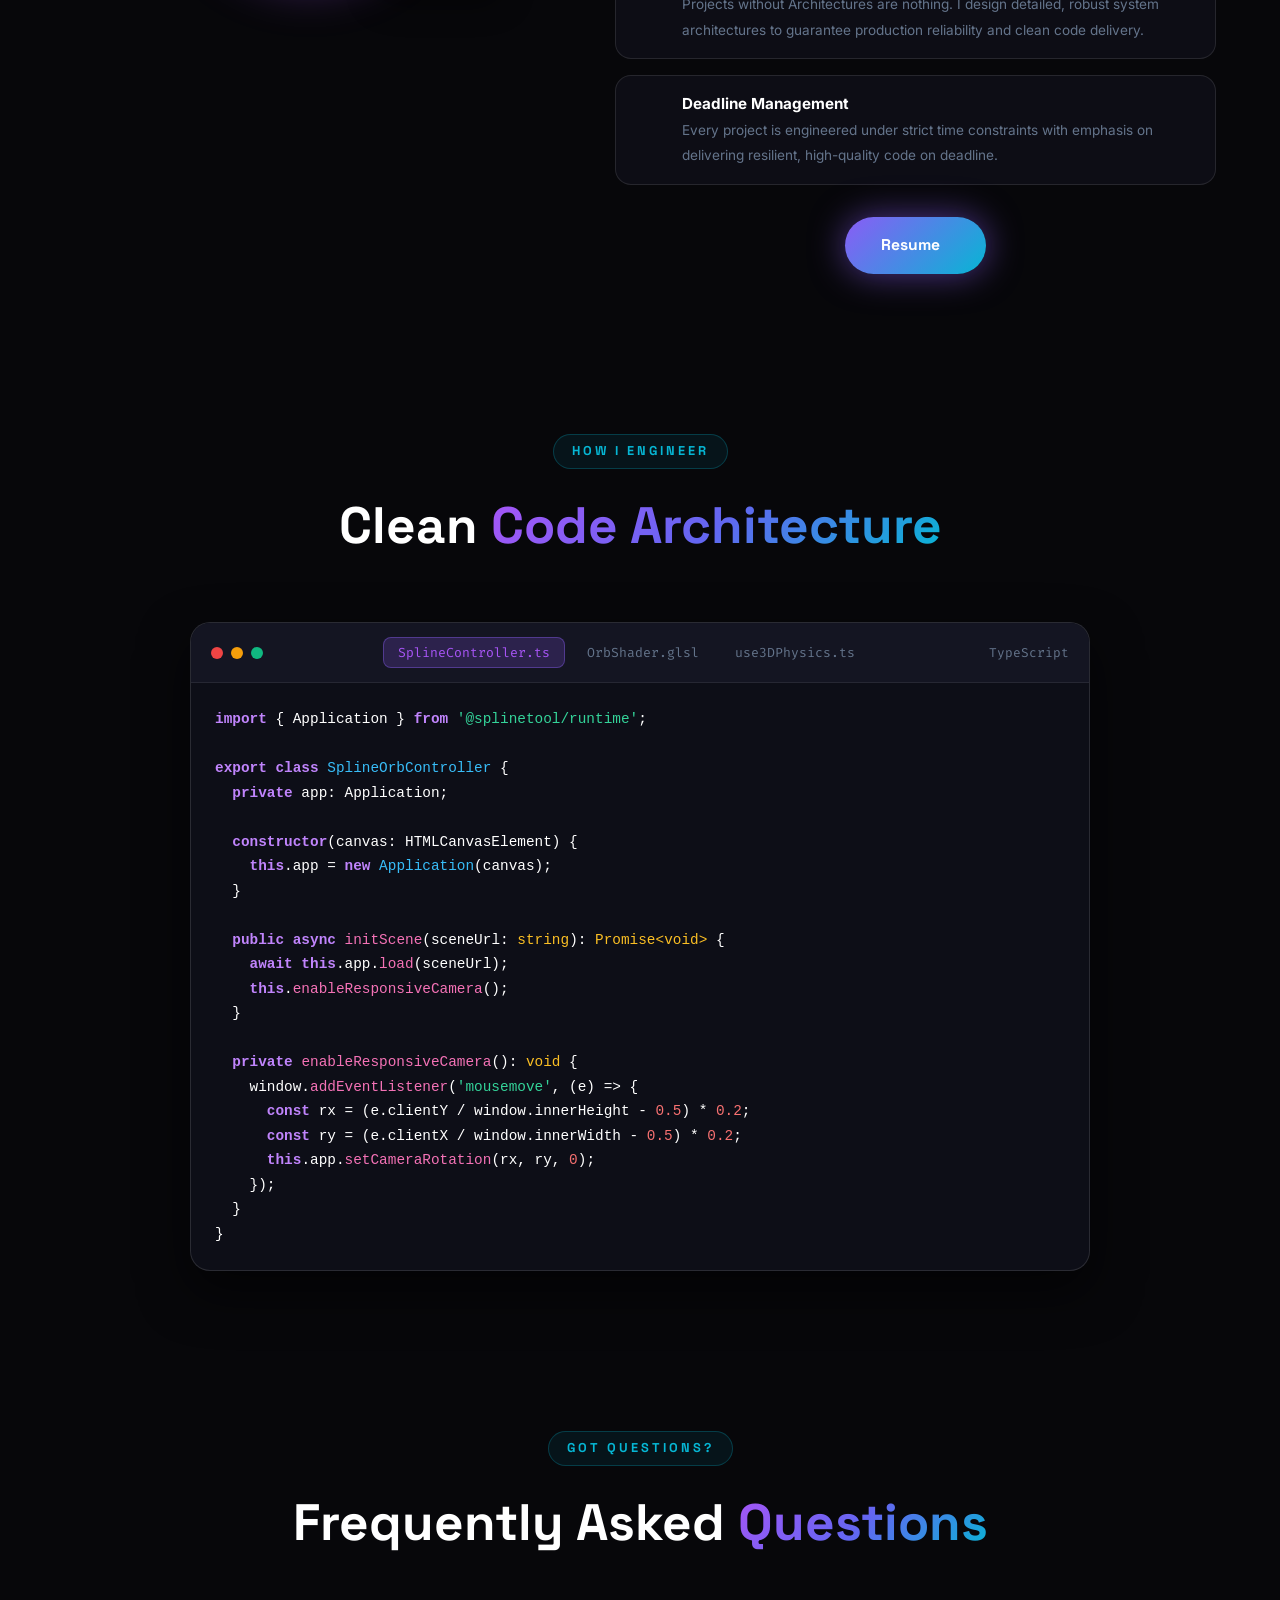
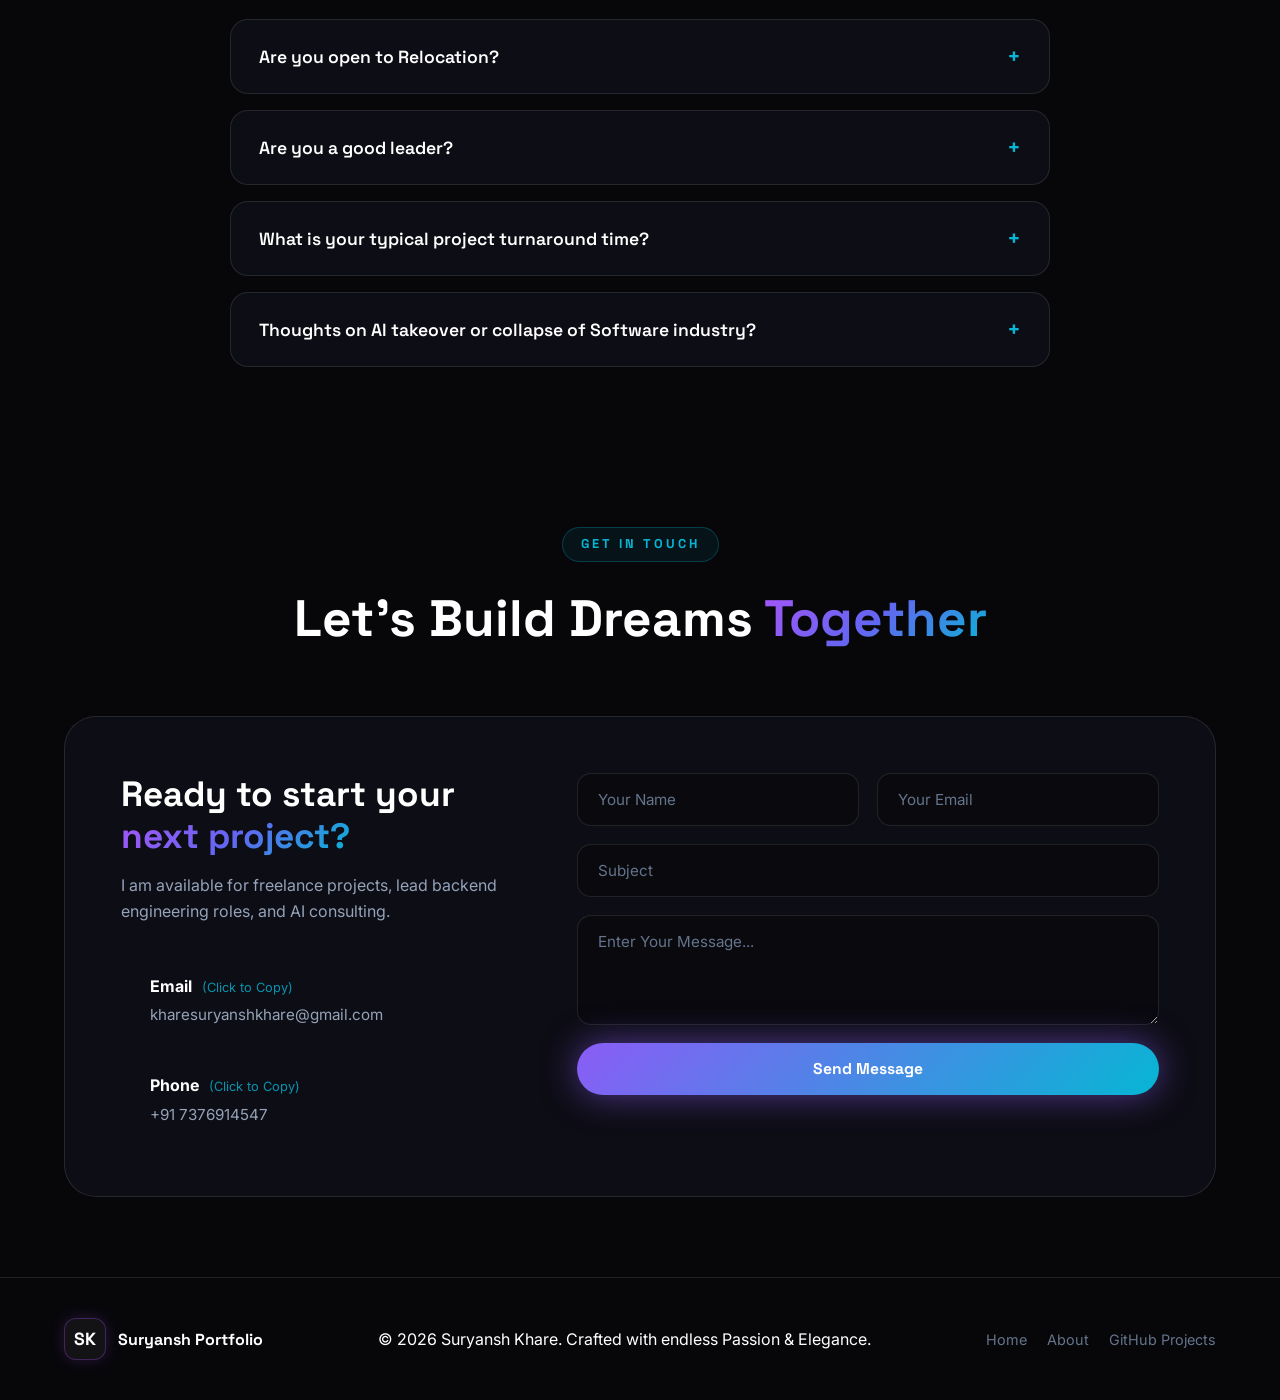
==== commit e3bf53be: "style: Update all LeetCode icons to official multi-color brand logo" ====
--- a/index.html
+++ b/index.html
@@ -1,4 +1,4 @@
-﻿<!DOCTYPE html>
+<!DOCTYPE html>
 <html lang="en">
 <head>
   <meta charset="UTF-8" />
@@ -58,7 +58,7 @@
 
     <div class="nav-socials">
       <a href="https://github.com/Ayushkhar" target="_blank" aria-label="GitHub"><svg viewBox="0 0 24 24" fill="currentColor"><path d="M12 0C5.37 0 0 5.37 0 12c0 5.31 3.435 9.795 8.205 11.385.6.105.825-.255.825-.57 0-.285-.015-1.23-.015-2.235-3.015.555-3.795-.735-4.035-1.41-.135-.345-.72-1.41-1.23-1.695-.42-.225-1.02-.78-.015-.795.945-.015 1.62.87 1.845 1.23 1.08 1.815 2.805 1.305 3.495.99.105-.78.42-1.305.765-1.605-2.67-.3-5.46-1.335-5.46-5.925 0-1.305.465-2.385 1.23-3.225-.12-.3-.54-1.53.12-3.18 0 0 1.005-.315 3.3 1.23.96-.27 1.98-.405 3-.405s2.04.135 3 .405c2.295-1.56 3.3-1.23 3.3-1.23.66 1.65.24 2.88.12 3.18.765.84 1.23 1.905 1.23 3.225 0 4.605-2.805 5.625-5.475 5.925.435.375.81 1.095.81 2.22 0 1.605-.015 2.895-.015 3.3 0 .315.225.69.825.57A12.02 12.02 0 0024 12c0-6.63-5.37-12-12-12z"/></svg></a>
-      <a href="https://leetcode.com/u/Suryansh_Khare/" target="_blank" aria-label="LeetCode"><svg viewBox="0 0 24 24" fill="currentColor"><path d="M13.483 0a1.374 1.374 0 0 0-.961.438L7.116 6.226l-3.854 4.126a5.266 5.266 0 0 0-1.209 2.104 5.35 5.35 0 0 0-.125.513 5.527 5.527 0 0 0 .062 2.362 5.83 5.83 0 0 0 .349 1.017 5.938 5.938 0 0 0 1.271 1.543l3.995 3.737.95 2.4a1.248 1.248 0 0 0 .892.828l.05.006a1.248 1.248 0 0 0 .835-.222 1.306 1.306 0 0 0 .422-.72 1.348 1.348 0 0 0 .092-.764l-.9-2.316 4.394 4.143a1.353 1.353 0 0 0 1.9-.06l5.359-5.748a1.35 1.35 0 0 0 .313-.889 1.348 1.348 0 0 0-.395-.944c-.267-.253-.615-.386-.983-.377a1.35 1.35 0 0 0-.938.44l-5.064 5.431-3.791-3.576.883 2.274a1.3 1.3 0 0 1-.093.766 1.247 1.247 0 0 1-.834.22h-.05a1.248 1.248 0 0 1-.892-.828l-.946-2.395-.445-.417a4.673 4.673 0 0 1-1.025-1.282 4.646 4.646 0 0 1-.26-1.054 4.686 4.686 0 0 1 .15-1.954 4.653 4.653 0 0 1 .865-1.503l3.856-4.13 5.405-5.787a1.374 1.374 0 0 0-.012-1.942 1.374 1.374 0 0 0-1.956-.007L13.483 0z"/></svg></a>
+      <a href="https://leetcode.com/u/Suryansh_Khare/" target="_blank" aria-label="LeetCode"><svg viewBox="0 0 24 24" width="24" height="24"><path fill="#B3B3B3" d="M13.483 0a1.374 1.374 0 0 0-.961.438L7.116 6.226l-3.854 4.126a5.266 5.266 0 0 0-1.209 2.104 5.35 5.35 0 0 0-.125.513 5.527 5.527 0 0 0 .062 2.362 5.83 5.83 0 0 0 .349 1.017 5.938 5.938 0 0 0 1.271 1.543l3.995 3.737.95 2.4a1.248 1.248 0 0 0 .892.828l.05.006a1.248 1.248 0 0 0 .835-.222 1.306 1.306 0 0 0 .422-.72 1.348 1.348 0 0 0 .092-.764l-.9-2.316 4.394 4.143a1.353 1.353 0 0 0 1.9-.06l5.359-5.748a1.35 1.35 0 0 0 .313-.889 1.348 1.348 0 0 0-.395-.944c-.267-.253-.615-.386-.983-.377a1.35 1.35 0 0 0-.938.44l-5.064 5.431-3.791-3.576.883 2.274a1.3 1.3 0 0 1-.093.766 1.247 1.247 0 0 1-.834.22h-.05a1.248 1.248 0 0 1-.892-.828l-.946-2.395-.445-.417a4.673 4.673 0 0 1-1.025-1.282 4.646 4.646 0 0 1-.26-1.054 4.686 4.686 0 0 1 .15-1.954 4.653 4.653 0 0 1 .865-1.503l3.856-4.13 5.405-5.787a1.374 1.374 0 0 0-.012-1.942 1.374 1.374 0 0 0-1.956-.007L13.483 0z"/><path fill="#FFA116" d="M9.82 5.093c.362.52.3 1.23-.28 1.76l-3.3 3.02h9.86c.41 0 .75.34.75.75s-.34.75-.75.75H6.24l3.66 3.33c.48.44.52 1.18.09 1.66-.43.48-1.18.52-1.66.09l-5.18-4.71c-.72-.65-.77-1.76-.11-2.48l5.24-5.74c.42-.46 1.15-.49 1.61-.07.03.03.06.06.09.09z"/></svg></a>
       <a href="https://www.linkedin.com/in/suryansh-khare15/" target="_blank" aria-label="LinkedIn"><svg viewBox="0 0 24 24" fill="currentColor"><path d="M20.447 20.452h-3.554v-5.569c0-1.328-.027-3.037-1.852-3.037-1.853 0-2.136 1.445-2.136 2.939v5.667H9.351V9h3.414v1.561h.046c.477-.9 1.637-1.85 3.37-1.85 3.601 0 4.267 2.37 4.267 5.455v6.286zM5.337 7.433c-1.144 0-2.063-.926-2.063-2.065 0-1.138.92-2.063 2.063-2.063 1.14 0 2.064.925 2.064 2.063 0 1.139-.925 2.065-2.064 2.065zm1.782 13.019H3.555V9h3.564v11.452zM22.225 0H1.771C.792 0 0 .774 0 1.729v20.542C0 23.227.792 24 1.771 24h20.451C23.2 24 24 23.227 24 22.271V1.729C24 .774 23.2 0 22.222 0h.003z"/></svg></a>
     </div>
 
@@ -180,7 +180,7 @@
 
       <div class="hero-socials reveal-hero">
         <a href="https://github.com/Ayushkhar" target="_blank" aria-label="GitHub"><svg viewBox="0 0 24 24" fill="currentColor"><path d="M12 0C5.37 0 0 5.37 0 12c0 5.31 3.435 9.795 8.205 11.385.6.105.825-.255.825-.57 0-.285-.015-1.23-.015-2.235-3.015.555-3.795-.735-4.035-1.41-.135-.345-.72-1.41-1.23-1.695-.42-.225-1.02-.78-.015-.795.945-.015 1.62.87 1.845 1.23 1.08 1.815 2.805 1.305 3.495.99.105-.78.42-1.305.765-1.605-2.67-.3-5.46-1.335-5.46-5.925 0-1.305.465-2.385 1.23-3.225-.12-.3-.54-1.53.12-3.18 0 0 1.005-.315 3.3 1.23.96-.27 1.98-.405 3-.405s2.04.135 3 .405c2.295-1.56 3.3-1.23 3.3-1.23.66 1.65.24 2.88.12 3.18.765.84 1.23 1.905 1.23 3.225 0 4.605-2.805 5.625-5.475 5.925.435.375.81 1.095.81 2.22 0 1.605-.015 2.895-.015 3.3 0 .315.225.69.825.57A12.02 12.02 0 0024 12c0-6.63-5.37-12-12-12z"/></svg></a>
-        <a href="https://leetcode.com/u/Suryansh_Khare/" target="_blank" aria-label="LeetCode"><svg viewBox="0 0 24 24" fill="currentColor"><path d="M13.483 0a1.374 1.374 0 0 0-.961.438L7.116 6.226l-3.854 4.126a5.266 5.266 0 0 0-1.209 2.104 5.35 5.35 0 0 0-.125.513 5.527 5.527 0 0 0 .062 2.362 5.83 5.83 0 0 0 .349 1.017 5.938 5.938 0 0 0 1.271 1.543l3.995 3.737.95 2.4a1.248 1.248 0 0 0 .892.828l.05.006a1.248 1.248 0 0 0 .835-.222 1.306 1.306 0 0 0 .422-.72 1.348 1.348 0 0 0 .092-.764l-.9-2.316 4.394 4.143a1.353 1.353 0 0 0 1.9-.06l5.359-5.748a1.35 1.35 0 0 0 .313-.889 1.348 1.348 0 0 0-.395-.944c-.267-.253-.615-.386-.983-.377a1.35 1.35 0 0 0-.938.44l-5.064 5.431-3.791-3.576.883 2.274a1.3 1.3 0 0 1-.093.766 1.247 1.247 0 0 1-.834.22h-.05a1.248 1.248 0 0 1-.892-.828l-.946-2.395-.445-.417a4.673 4.673 0 0 1-1.025-1.282 4.646 4.646 0 0 1-.26-1.054 4.686 4.686 0 0 1 .15-1.954 4.653 4.653 0 0 1 .865-1.503l3.856-4.13 5.405-5.787a1.374 1.374 0 0 0-.012-1.942 1.374 1.374 0 0 0-1.956-.007L13.483 0z"/></svg></a>
+        <a href="https://leetcode.com/u/Suryansh_Khare/" target="_blank" aria-label="LeetCode"><svg viewBox="0 0 24 24" width="24" height="24"><path fill="#B3B3B3" d="M13.483 0a1.374 1.374 0 0 0-.961.438L7.116 6.226l-3.854 4.126a5.266 5.266 0 0 0-1.209 2.104 5.35 5.35 0 0 0-.125.513 5.527 5.527 0 0 0 .062 2.362 5.83 5.83 0 0 0 .349 1.017 5.938 5.938 0 0 0 1.271 1.543l3.995 3.737.95 2.4a1.248 1.248 0 0 0 .892.828l.05.006a1.248 1.248 0 0 0 .835-.222 1.306 1.306 0 0 0 .422-.72 1.348 1.348 0 0 0 .092-.764l-.9-2.316 4.394 4.143a1.353 1.353 0 0 0 1.9-.06l5.359-5.748a1.35 1.35 0 0 0 .313-.889 1.348 1.348 0 0 0-.395-.944c-.267-.253-.615-.386-.983-.377a1.35 1.35 0 0 0-.938.44l-5.064 5.431-3.791-3.576.883 2.274a1.3 1.3 0 0 1-.093.766 1.247 1.247 0 0 1-.834.22h-.05a1.248 1.248 0 0 1-.892-.828l-.946-2.395-.445-.417a4.673 4.673 0 0 1-1.025-1.282 4.646 4.646 0 0 1-.26-1.054 4.686 4.686 0 0 1 .15-1.954 4.653 4.653 0 0 1 .865-1.503l3.856-4.13 5.405-5.787a1.374 1.374 0 0 0-.012-1.942 1.374 1.374 0 0 0-1.956-.007L13.483 0z"/><path fill="#FFA116" d="M9.82 5.093c.362.52.3 1.23-.28 1.76l-3.3 3.02h9.86c.41 0 .75.34.75.75s-.34.75-.75.75H6.24l3.66 3.33c.48.44.52 1.18.09 1.66-.43.48-1.18.52-1.66.09l-5.18-4.71c-.72-.65-.77-1.76-.11-2.48l5.24-5.74c.42-.46 1.15-.49 1.61-.07.03.03.06.06.09.09z"/></svg></a>
         <a href="https://www.linkedin.com/in/suryansh-khare15/" target="_blank" aria-label="LinkedIn"><svg viewBox="0 0 24 24" fill="currentColor"><path d="M20.447 20.452h-3.554v-5.569c0-1.328-.027-3.037-1.852-3.037-1.853 0-2.136 1.445-2.136 2.939v5.667H9.351V9h3.414v1.561h.046c.477-.9 1.637-1.85 3.37-1.85 3.601 0 4.267 2.37 4.267 5.455v6.286zM5.337 7.433c-1.144 0-2.063-.926-2.063-2.065 0-1.138.92-2.063 2.063-2.063 1.14 0 2.064.925 2.064 2.063 0 1.139-.925 2.065-2.064 2.065zm1.782 13.019H3.555V9h3.564v11.452zM22.225 0H1.771C.792 0 0 .774 0 1.729v20.542C0 23.227.792 24 1.771 24h20.451C23.2 24 24 23.227 24 22.271V1.729C24 .774 23.2 0 22.222 0h.003z"/></svg></a>
       </div>
 
@@ -659,8 +659,7 @@
       </div>
     </div>
   </section>
-
-  <!-- ═══════════════ ABOUT SECTION ═══════════════ -->
+  
   <section id="about" class="about section">
     <div class="container">
       <div class="section-header reveal">
@@ -872,11 +871,11 @@
 
         <form class="contact-form" id="contact-form" novalidate>
           <div class="form-row">
-            <input type="text" placeholder="Your Name" required />
-            <input type="email" placeholder="Your Email" required />
-          </div>
-          <input type="text" placeholder="Subject" />
-          <textarea rows="4" placeholder="Enter Your Message..." required></textarea>
+            <input type="text" name="name" placeholder="Your Name" required />
+            <input type="email" name="email" placeholder="Your Email" required />
+          </div>
+          <input type="text" name="subject" placeholder="Subject" />
+          <textarea name="message" rows="4" placeholder="Enter Your Message..." required></textarea>
           <button type="submit" class="btn btn-gradient-pill magnetic-btn w-full">
             <span>Send Message</span>
           </button>
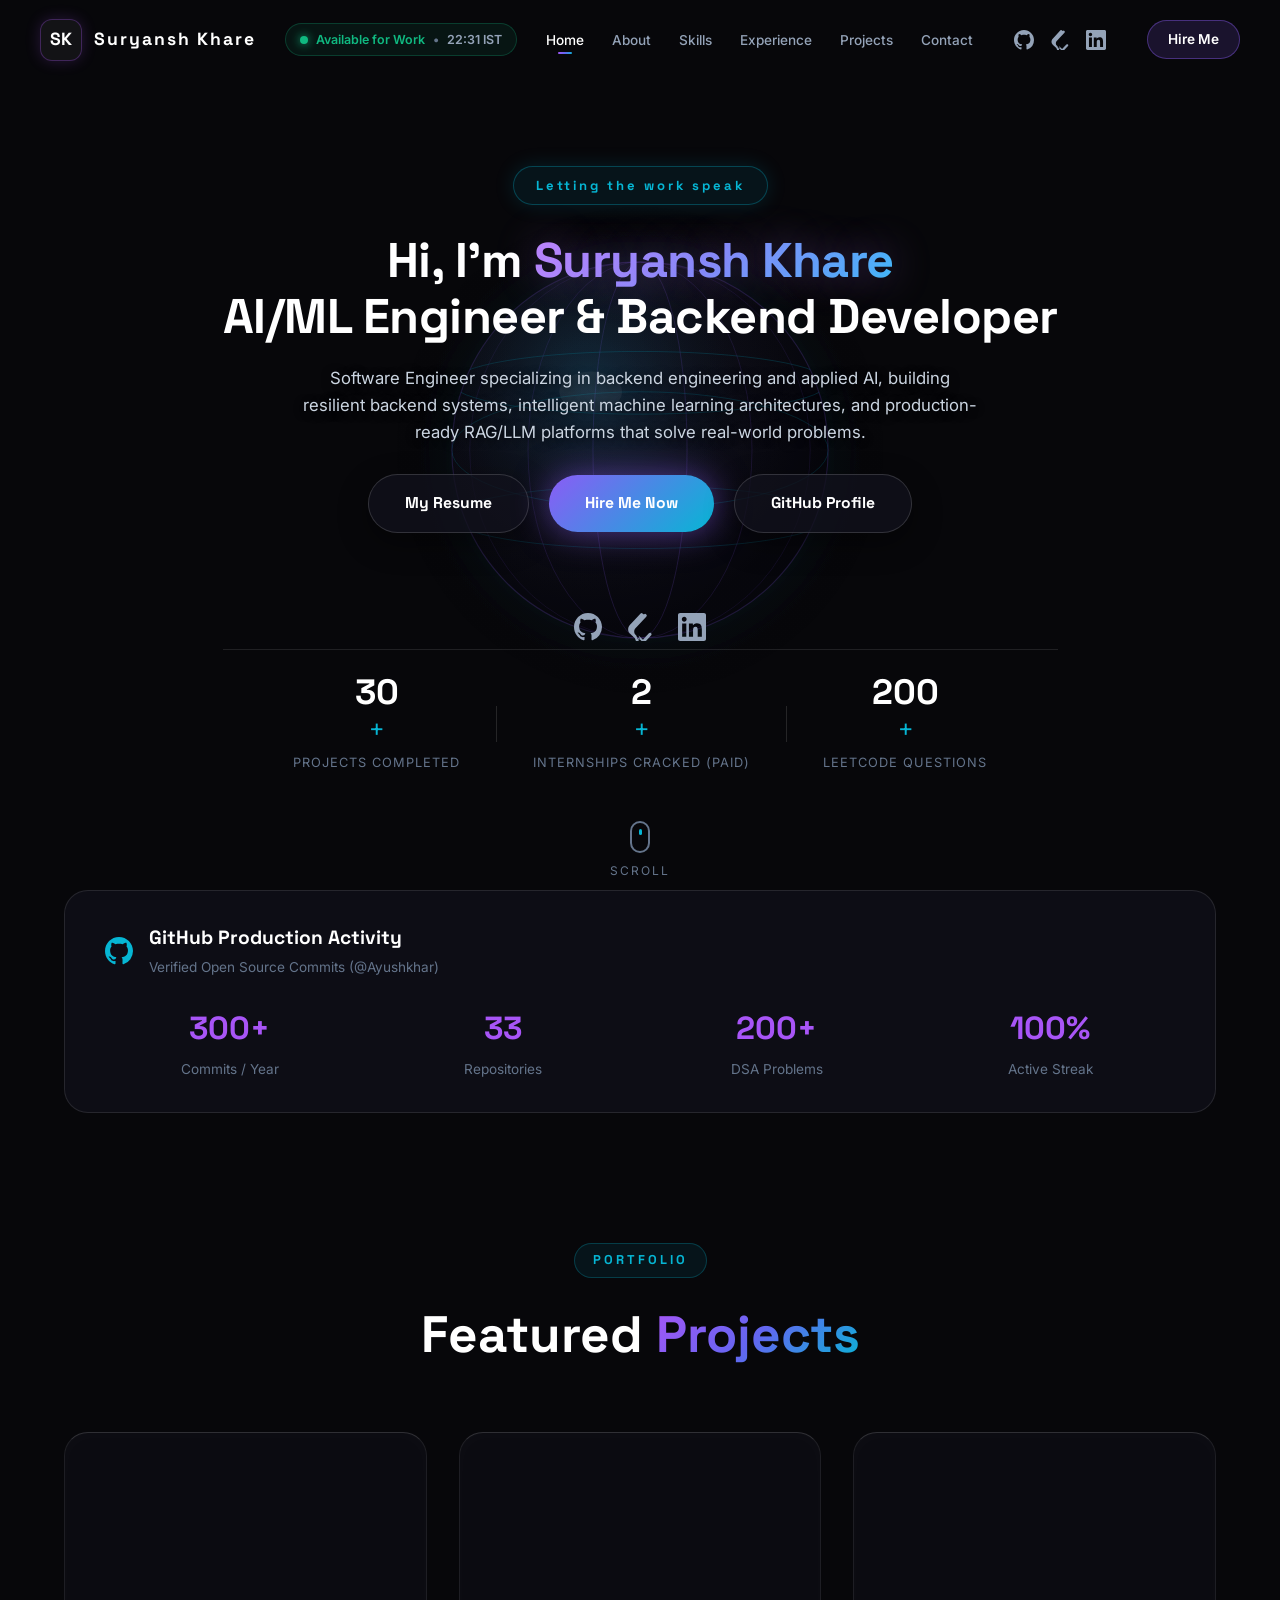
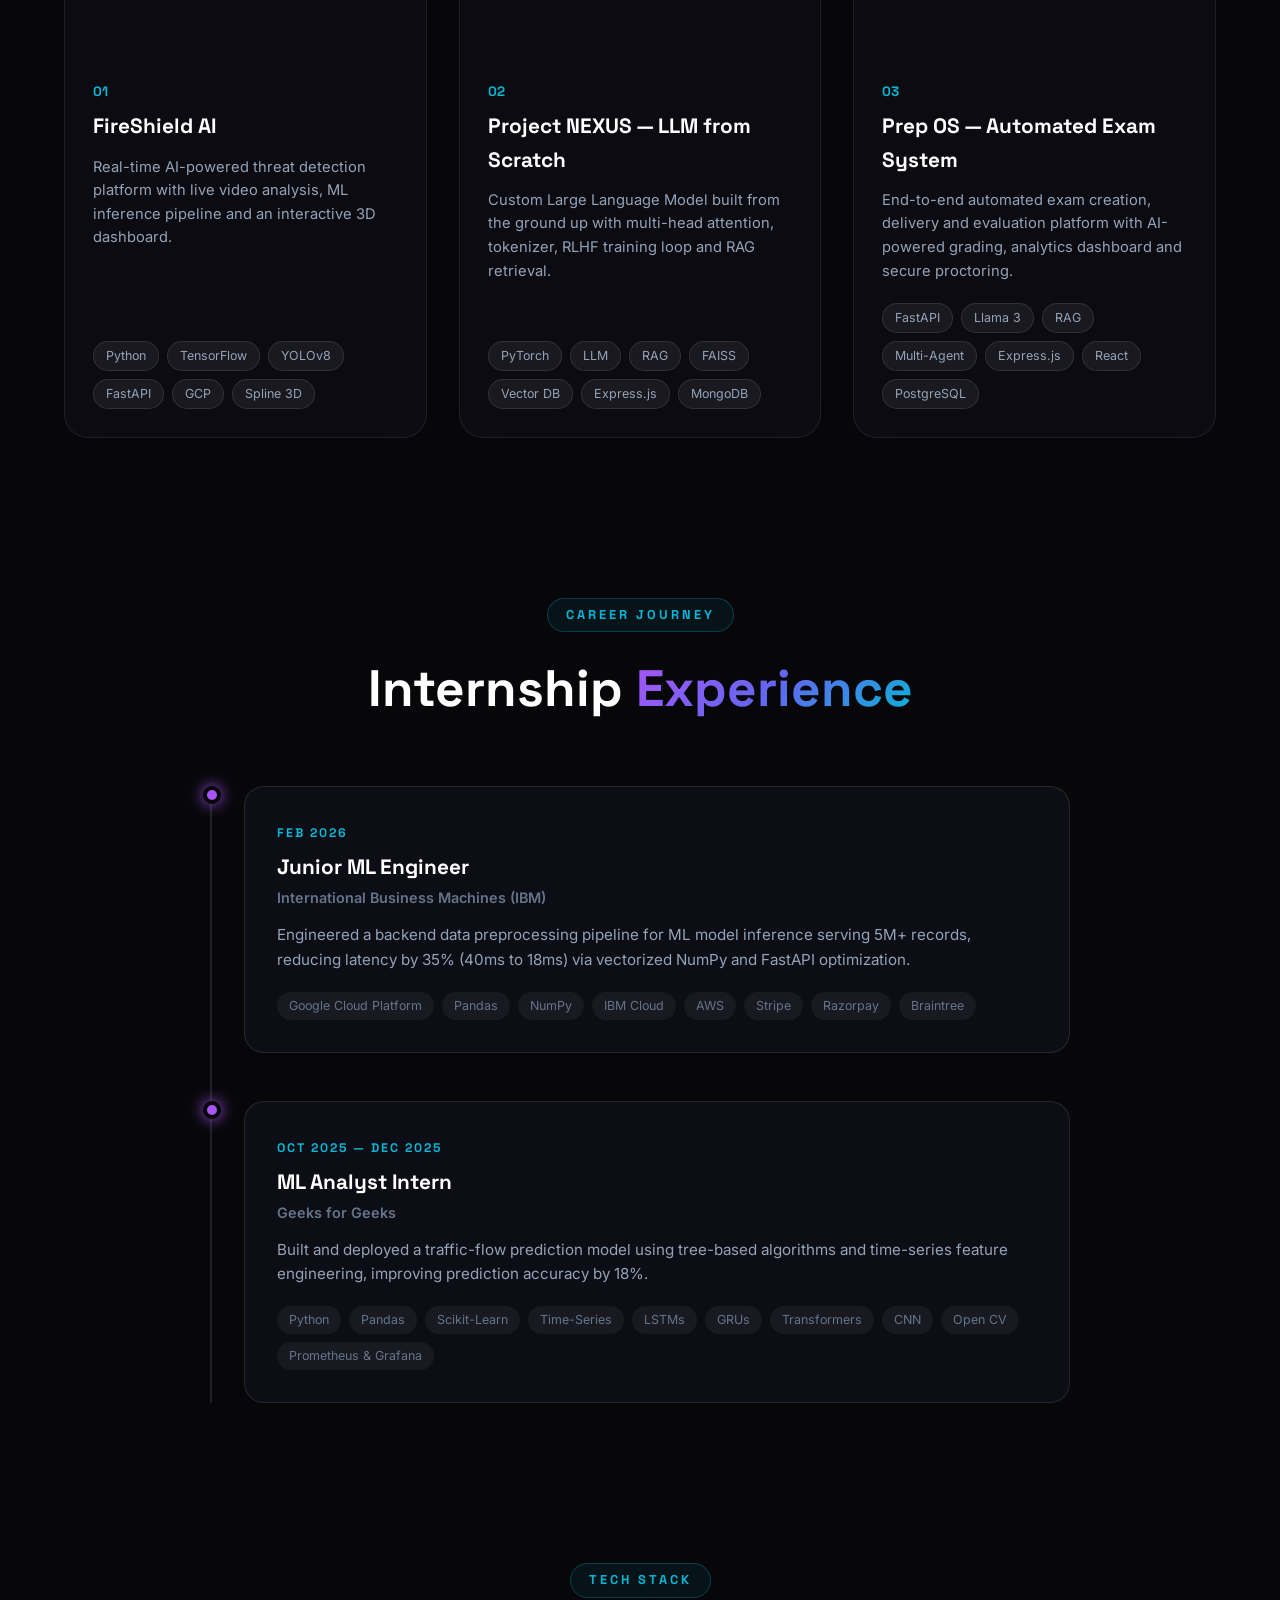
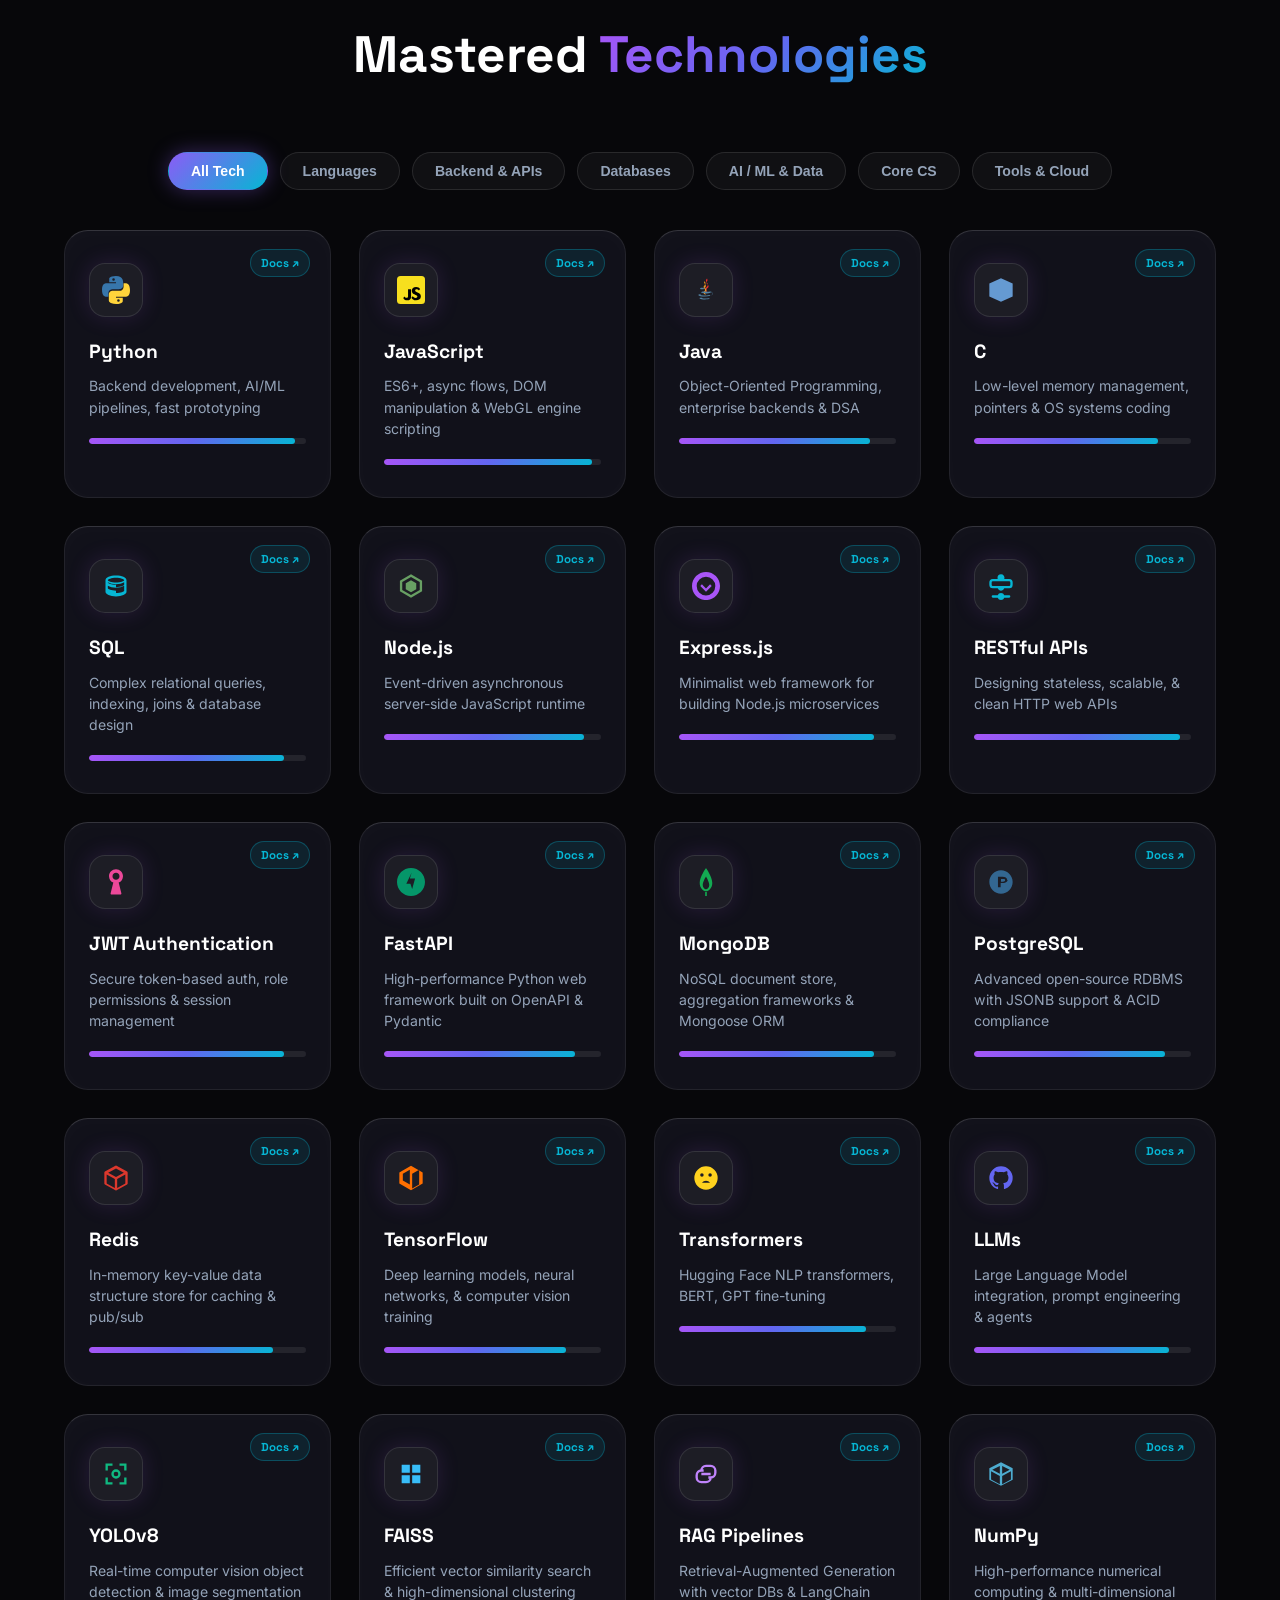
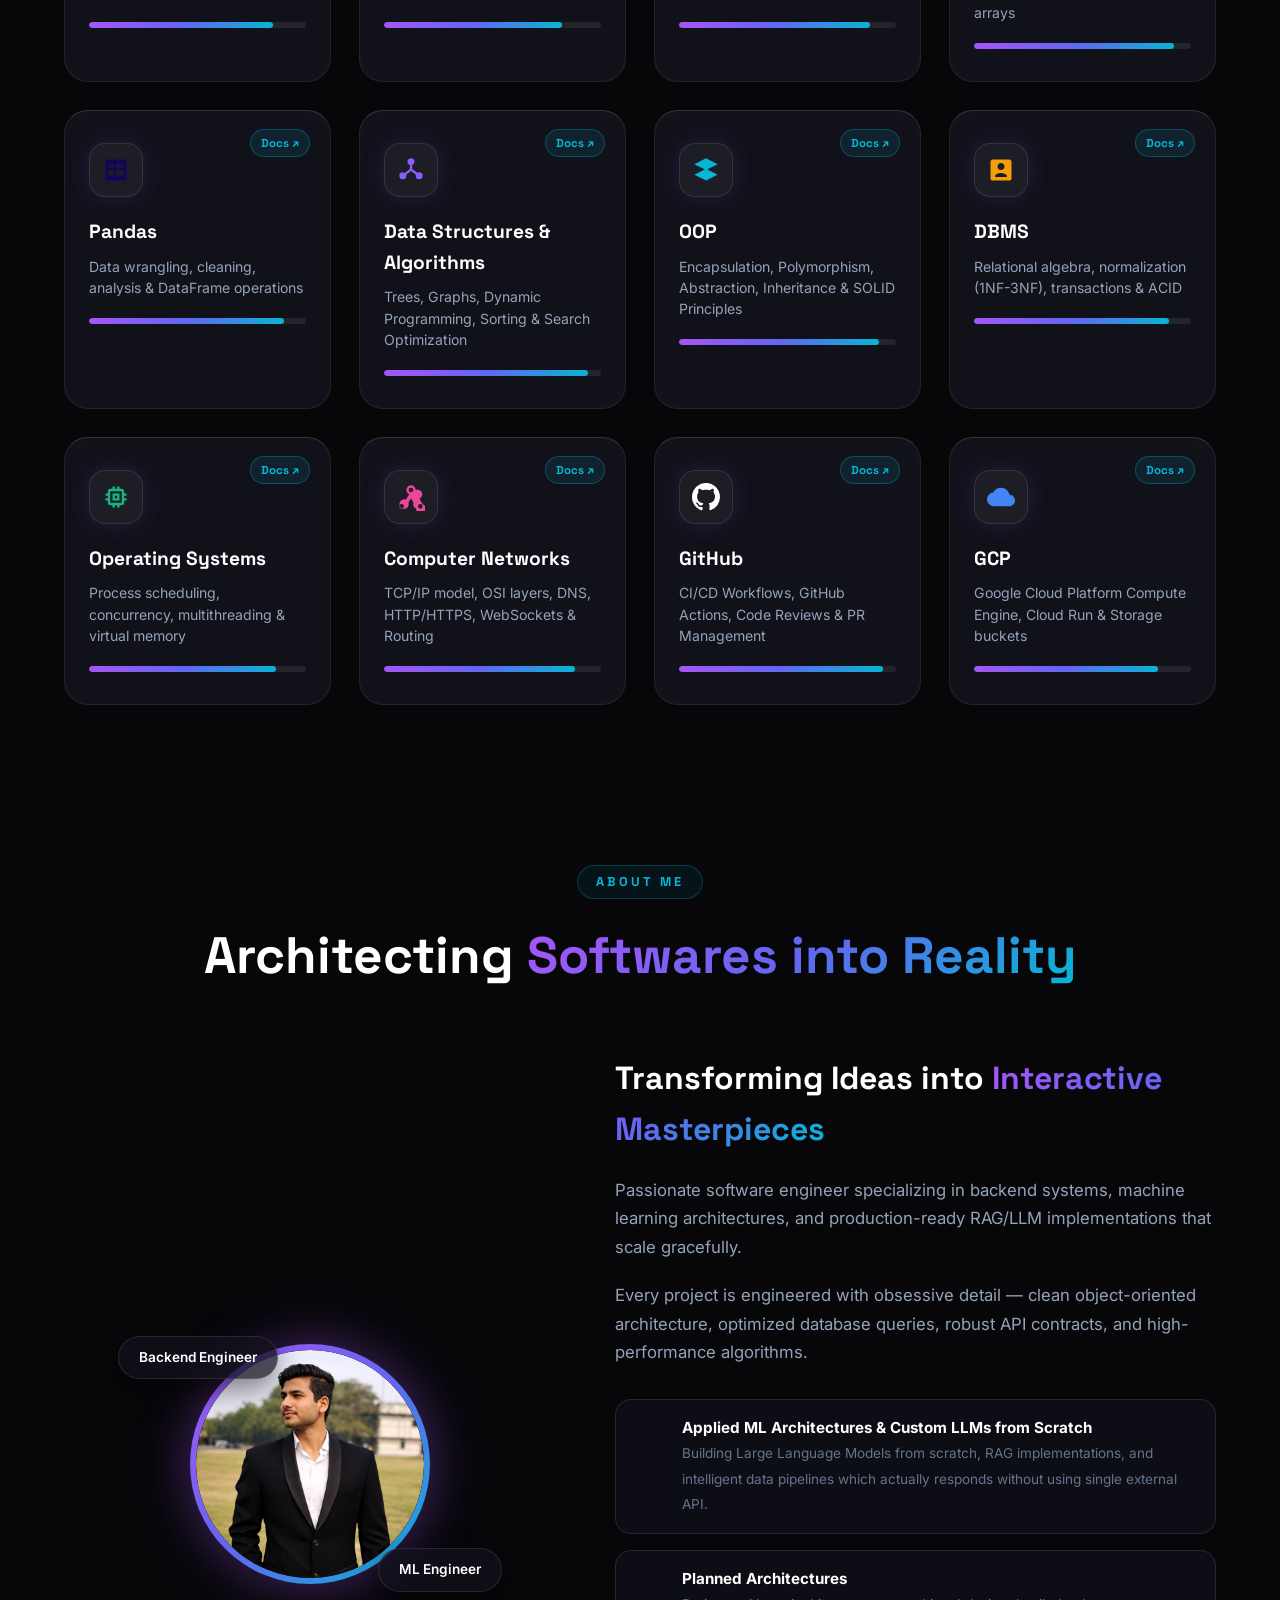
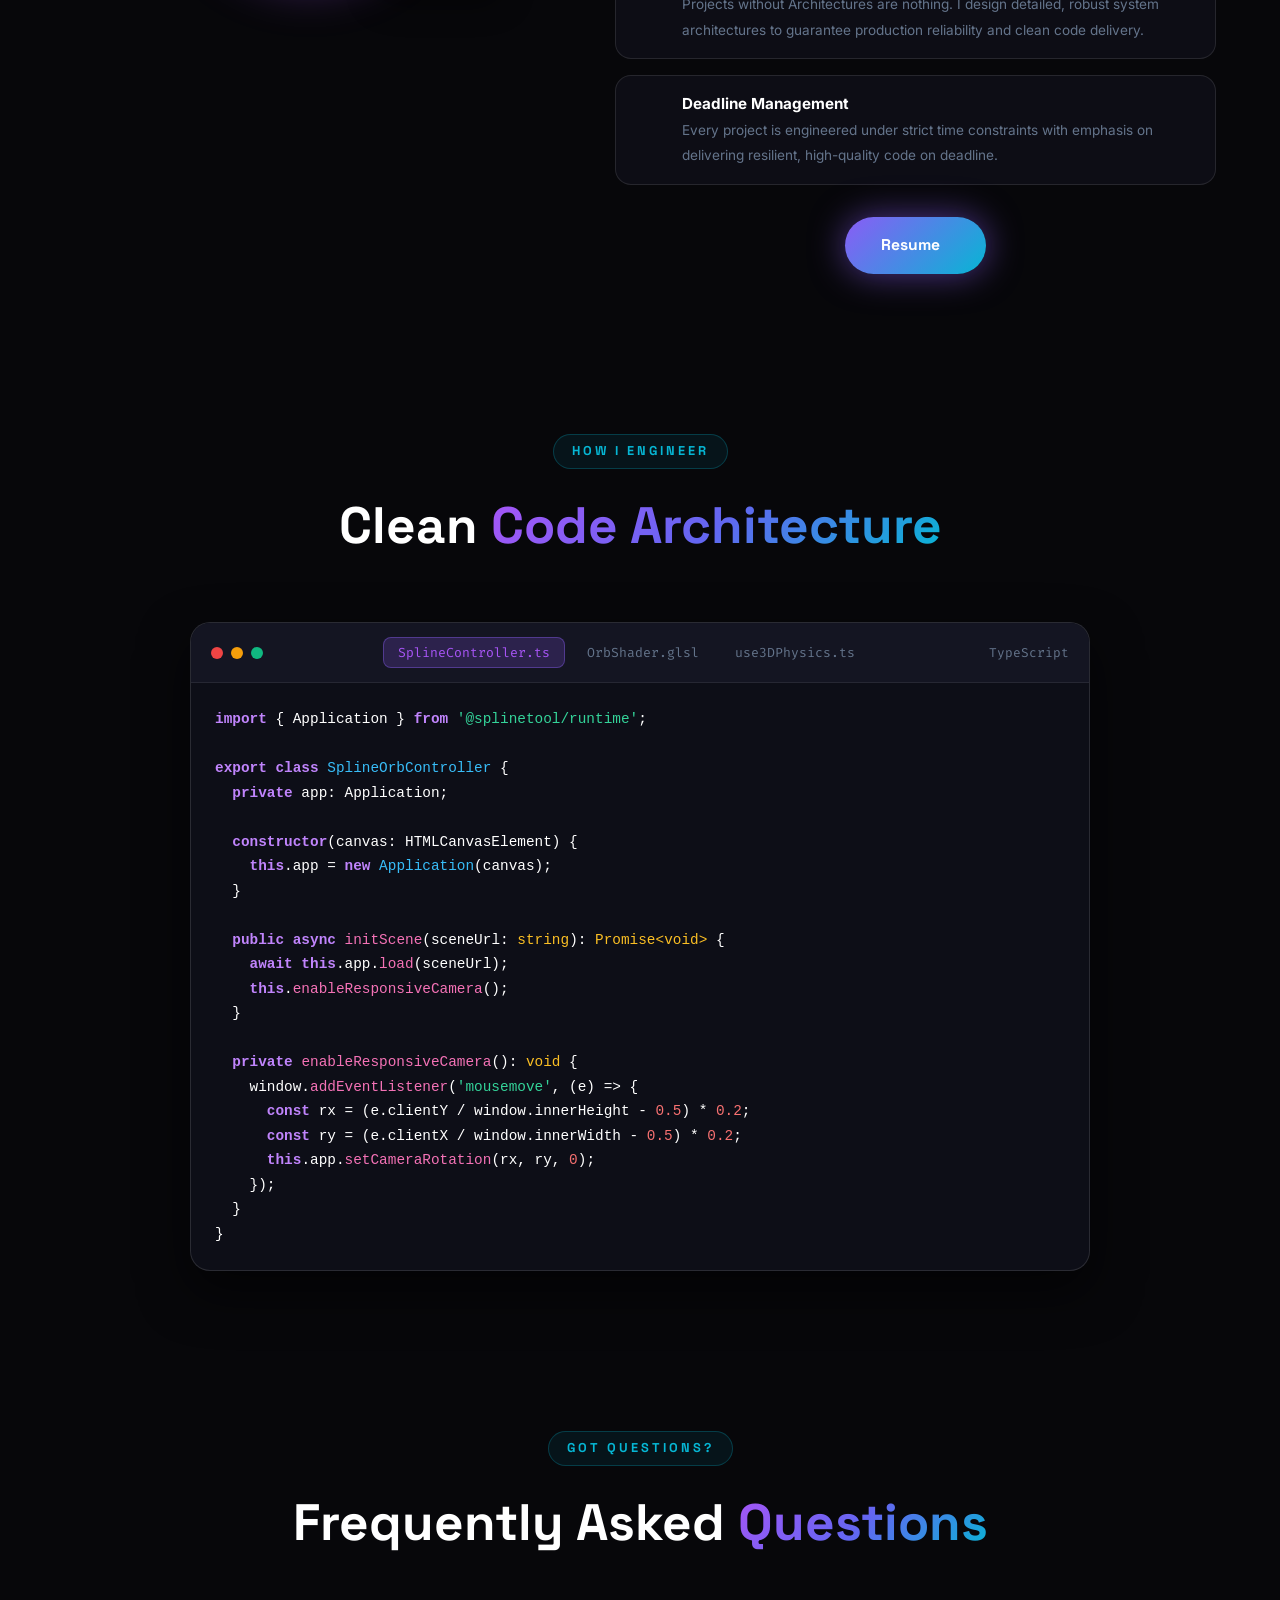
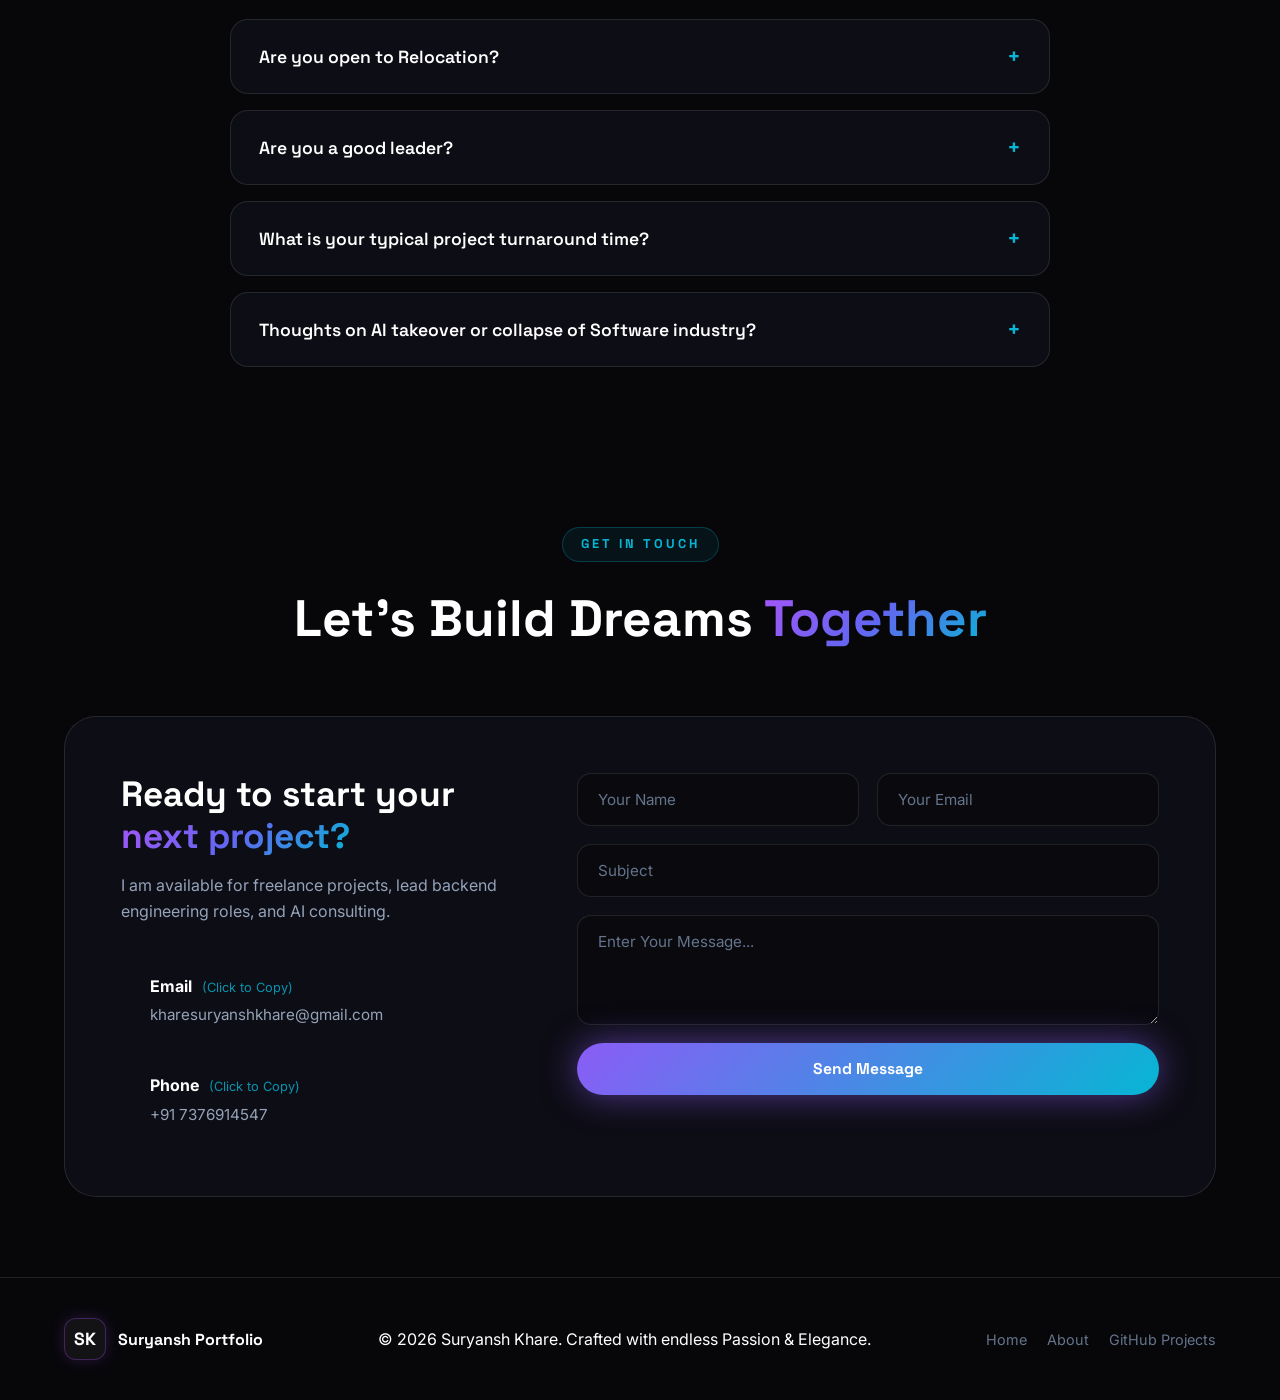
==== commit 32a44c48: "style: Update LeetCode icon to clean monochrome emblem" ====
--- a/index.html
+++ b/index.html
@@ -58,7 +58,7 @@
 
     <div class="nav-socials">
       <a href="https://github.com/Ayushkhar" target="_blank" aria-label="GitHub"><svg viewBox="0 0 24 24" fill="currentColor"><path d="M12 0C5.37 0 0 5.37 0 12c0 5.31 3.435 9.795 8.205 11.385.6.105.825-.255.825-.57 0-.285-.015-1.23-.015-2.235-3.015.555-3.795-.735-4.035-1.41-.135-.345-.72-1.41-1.23-1.695-.42-.225-1.02-.78-.015-.795.945-.015 1.62.87 1.845 1.23 1.08 1.815 2.805 1.305 3.495.99.105-.78.42-1.305.765-1.605-2.67-.3-5.46-1.335-5.46-5.925 0-1.305.465-2.385 1.23-3.225-.12-.3-.54-1.53.12-3.18 0 0 1.005-.315 3.3 1.23.96-.27 1.98-.405 3-.405s2.04.135 3 .405c2.295-1.56 3.3-1.23 3.3-1.23.66 1.65.24 2.88.12 3.18.765.84 1.23 1.905 1.23 3.225 0 4.605-2.805 5.625-5.475 5.925.435.375.81 1.095.81 2.22 0 1.605-.015 2.895-.015 3.3 0 .315.225.69.825.57A12.02 12.02 0 0024 12c0-6.63-5.37-12-12-12z"/></svg></a>
-      <a href="https://leetcode.com/u/Suryansh_Khare/" target="_blank" aria-label="LeetCode"><svg viewBox="0 0 24 24" width="24" height="24"><path fill="#B3B3B3" d="M13.483 0a1.374 1.374 0 0 0-.961.438L7.116 6.226l-3.854 4.126a5.266 5.266 0 0 0-1.209 2.104 5.35 5.35 0 0 0-.125.513 5.527 5.527 0 0 0 .062 2.362 5.83 5.83 0 0 0 .349 1.017 5.938 5.938 0 0 0 1.271 1.543l3.995 3.737.95 2.4a1.248 1.248 0 0 0 .892.828l.05.006a1.248 1.248 0 0 0 .835-.222 1.306 1.306 0 0 0 .422-.72 1.348 1.348 0 0 0 .092-.764l-.9-2.316 4.394 4.143a1.353 1.353 0 0 0 1.9-.06l5.359-5.748a1.35 1.35 0 0 0 .313-.889 1.348 1.348 0 0 0-.395-.944c-.267-.253-.615-.386-.983-.377a1.35 1.35 0 0 0-.938.44l-5.064 5.431-3.791-3.576.883 2.274a1.3 1.3 0 0 1-.093.766 1.247 1.247 0 0 1-.834.22h-.05a1.248 1.248 0 0 1-.892-.828l-.946-2.395-.445-.417a4.673 4.673 0 0 1-1.025-1.282 4.646 4.646 0 0 1-.26-1.054 4.686 4.686 0 0 1 .15-1.954 4.653 4.653 0 0 1 .865-1.503l3.856-4.13 5.405-5.787a1.374 1.374 0 0 0-.012-1.942 1.374 1.374 0 0 0-1.956-.007L13.483 0z"/><path fill="#FFA116" d="M9.82 5.093c.362.52.3 1.23-.28 1.76l-3.3 3.02h9.86c.41 0 .75.34.75.75s-.34.75-.75.75H6.24l3.66 3.33c.48.44.52 1.18.09 1.66-.43.48-1.18.52-1.66.09l-5.18-4.71c-.72-.65-.77-1.76-.11-2.48l5.24-5.74c.42-.46 1.15-.49 1.61-.07.03.03.06.06.09.09z"/></svg></a>
+      <a href="https://leetcode.com/u/Suryansh_Khare/" target="_blank" aria-label="LeetCode"><svg viewBox="0 0 24 24" fill="currentColor"><path d="M13.483 0a1.374 1.374 0 0 0-.961.438L7.116 6.226l-3.854 4.126a5.266 5.266 0 0 0-1.209 2.104 5.35 5.35 0 0 0-.125.513 5.527 5.527 0 0 0 .062 2.362 5.83 5.83 0 0 0 .349 1.017 5.938 5.938 0 0 0 1.271 1.543l3.995 3.737.95 2.4a1.248 1.248 0 0 0 .892.828l.05.006a1.248 1.248 0 0 0 .835-.222 1.306 1.306 0 0 0 .422-.72 1.348 1.348 0 0 0 .092-.764l-.9-2.316 4.394 4.143a1.353 1.353 0 0 0 1.9-.06l5.359-5.748a1.35 1.35 0 0 0 .313-.889 1.348 1.348 0 0 0-.395-.944c-.267-.253-.615-.386-.983-.377a1.35 1.35 0 0 0-.938.44l-5.064 5.431-3.791-3.576.883 2.274a1.3 1.3 0 0 1-.093.766 1.247 1.247 0 0 1-.834.22h-.05a1.248 1.248 0 0 1-.892-.828l-.946-2.395-.445-.417a4.673 4.673 0 0 1-1.025-1.282 4.646 4.646 0 0 1-.26-1.054 4.686 4.686 0 0 1 .15-1.954 4.653 4.653 0 0 1 .865-1.503l3.856-4.13 5.405-5.787a1.374 1.374 0 0 0-.012-1.942 1.374 1.374 0 0 0-1.956-.007L13.483 0z"/></svg></a>
       <a href="https://www.linkedin.com/in/suryansh-khare15/" target="_blank" aria-label="LinkedIn"><svg viewBox="0 0 24 24" fill="currentColor"><path d="M20.447 20.452h-3.554v-5.569c0-1.328-.027-3.037-1.852-3.037-1.853 0-2.136 1.445-2.136 2.939v5.667H9.351V9h3.414v1.561h.046c.477-.9 1.637-1.85 3.37-1.85 3.601 0 4.267 2.37 4.267 5.455v6.286zM5.337 7.433c-1.144 0-2.063-.926-2.063-2.065 0-1.138.92-2.063 2.063-2.063 1.14 0 2.064.925 2.064 2.063 0 1.139-.925 2.065-2.064 2.065zm1.782 13.019H3.555V9h3.564v11.452zM22.225 0H1.771C.792 0 0 .774 0 1.729v20.542C0 23.227.792 24 1.771 24h20.451C23.2 24 24 23.227 24 22.271V1.729C24 .774 23.2 0 22.222 0h.003z"/></svg></a>
     </div>
 
@@ -180,7 +180,7 @@
 
       <div class="hero-socials reveal-hero">
         <a href="https://github.com/Ayushkhar" target="_blank" aria-label="GitHub"><svg viewBox="0 0 24 24" fill="currentColor"><path d="M12 0C5.37 0 0 5.37 0 12c0 5.31 3.435 9.795 8.205 11.385.6.105.825-.255.825-.57 0-.285-.015-1.23-.015-2.235-3.015.555-3.795-.735-4.035-1.41-.135-.345-.72-1.41-1.23-1.695-.42-.225-1.02-.78-.015-.795.945-.015 1.62.87 1.845 1.23 1.08 1.815 2.805 1.305 3.495.99.105-.78.42-1.305.765-1.605-2.67-.3-5.46-1.335-5.46-5.925 0-1.305.465-2.385 1.23-3.225-.12-.3-.54-1.53.12-3.18 0 0 1.005-.315 3.3 1.23.96-.27 1.98-.405 3-.405s2.04.135 3 .405c2.295-1.56 3.3-1.23 3.3-1.23.66 1.65.24 2.88.12 3.18.765.84 1.23 1.905 1.23 3.225 0 4.605-2.805 5.625-5.475 5.925.435.375.81 1.095.81 2.22 0 1.605-.015 2.895-.015 3.3 0 .315.225.69.825.57A12.02 12.02 0 0024 12c0-6.63-5.37-12-12-12z"/></svg></a>
-        <a href="https://leetcode.com/u/Suryansh_Khare/" target="_blank" aria-label="LeetCode"><svg viewBox="0 0 24 24" width="24" height="24"><path fill="#B3B3B3" d="M13.483 0a1.374 1.374 0 0 0-.961.438L7.116 6.226l-3.854 4.126a5.266 5.266 0 0 0-1.209 2.104 5.35 5.35 0 0 0-.125.513 5.527 5.527 0 0 0 .062 2.362 5.83 5.83 0 0 0 .349 1.017 5.938 5.938 0 0 0 1.271 1.543l3.995 3.737.95 2.4a1.248 1.248 0 0 0 .892.828l.05.006a1.248 1.248 0 0 0 .835-.222 1.306 1.306 0 0 0 .422-.72 1.348 1.348 0 0 0 .092-.764l-.9-2.316 4.394 4.143a1.353 1.353 0 0 0 1.9-.06l5.359-5.748a1.35 1.35 0 0 0 .313-.889 1.348 1.348 0 0 0-.395-.944c-.267-.253-.615-.386-.983-.377a1.35 1.35 0 0 0-.938.44l-5.064 5.431-3.791-3.576.883 2.274a1.3 1.3 0 0 1-.093.766 1.247 1.247 0 0 1-.834.22h-.05a1.248 1.248 0 0 1-.892-.828l-.946-2.395-.445-.417a4.673 4.673 0 0 1-1.025-1.282 4.646 4.646 0 0 1-.26-1.054 4.686 4.686 0 0 1 .15-1.954 4.653 4.653 0 0 1 .865-1.503l3.856-4.13 5.405-5.787a1.374 1.374 0 0 0-.012-1.942 1.374 1.374 0 0 0-1.956-.007L13.483 0z"/><path fill="#FFA116" d="M9.82 5.093c.362.52.3 1.23-.28 1.76l-3.3 3.02h9.86c.41 0 .75.34.75.75s-.34.75-.75.75H6.24l3.66 3.33c.48.44.52 1.18.09 1.66-.43.48-1.18.52-1.66.09l-5.18-4.71c-.72-.65-.77-1.76-.11-2.48l5.24-5.74c.42-.46 1.15-.49 1.61-.07.03.03.06.06.09.09z"/></svg></a>
+        <a href="https://leetcode.com/u/Suryansh_Khare/" target="_blank" aria-label="LeetCode"><svg viewBox="0 0 24 24" fill="currentColor"><path d="M13.483 0a1.374 1.374 0 0 0-.961.438L7.116 6.226l-3.854 4.126a5.266 5.266 0 0 0-1.209 2.104 5.35 5.35 0 0 0-.125.513 5.527 5.527 0 0 0 .062 2.362 5.83 5.83 0 0 0 .349 1.017 5.938 5.938 0 0 0 1.271 1.543l3.995 3.737.95 2.4a1.248 1.248 0 0 0 .892.828l.05.006a1.248 1.248 0 0 0 .835-.222 1.306 1.306 0 0 0 .422-.72 1.348 1.348 0 0 0 .092-.764l-.9-2.316 4.394 4.143a1.353 1.353 0 0 0 1.9-.06l5.359-5.748a1.35 1.35 0 0 0 .313-.889 1.348 1.348 0 0 0-.395-.944c-.267-.253-.615-.386-.983-.377a1.35 1.35 0 0 0-.938.44l-5.064 5.431-3.791-3.576.883 2.274a1.3 1.3 0 0 1-.093.766 1.247 1.247 0 0 1-.834.22h-.05a1.248 1.248 0 0 1-.892-.828l-.946-2.395-.445-.417a4.673 4.673 0 0 1-1.025-1.282 4.646 4.646 0 0 1-.26-1.054 4.686 4.686 0 0 1 .15-1.954 4.653 4.653 0 0 1 .865-1.503l3.856-4.13 5.405-5.787a1.374 1.374 0 0 0-.012-1.942 1.374 1.374 0 0 0-1.956-.007L13.483 0z"/></svg></a>
         <a href="https://www.linkedin.com/in/suryansh-khare15/" target="_blank" aria-label="LinkedIn"><svg viewBox="0 0 24 24" fill="currentColor"><path d="M20.447 20.452h-3.554v-5.569c0-1.328-.027-3.037-1.852-3.037-1.853 0-2.136 1.445-2.136 2.939v5.667H9.351V9h3.414v1.561h.046c.477-.9 1.637-1.85 3.37-1.85 3.601 0 4.267 2.37 4.267 5.455v6.286zM5.337 7.433c-1.144 0-2.063-.926-2.063-2.065 0-1.138.92-2.063 2.063-2.063 1.14 0 2.064.925 2.064 2.063 0 1.139-.925 2.065-2.064 2.065zm1.782 13.019H3.555V9h3.564v11.452zM22.225 0H1.771C.792 0 0 .774 0 1.729v20.542C0 23.227.792 24 1.771 24h20.451C23.2 24 24 23.227 24 22.271V1.729C24 .774 23.2 0 22.222 0h.003z"/></svg></a>
       </div>
 
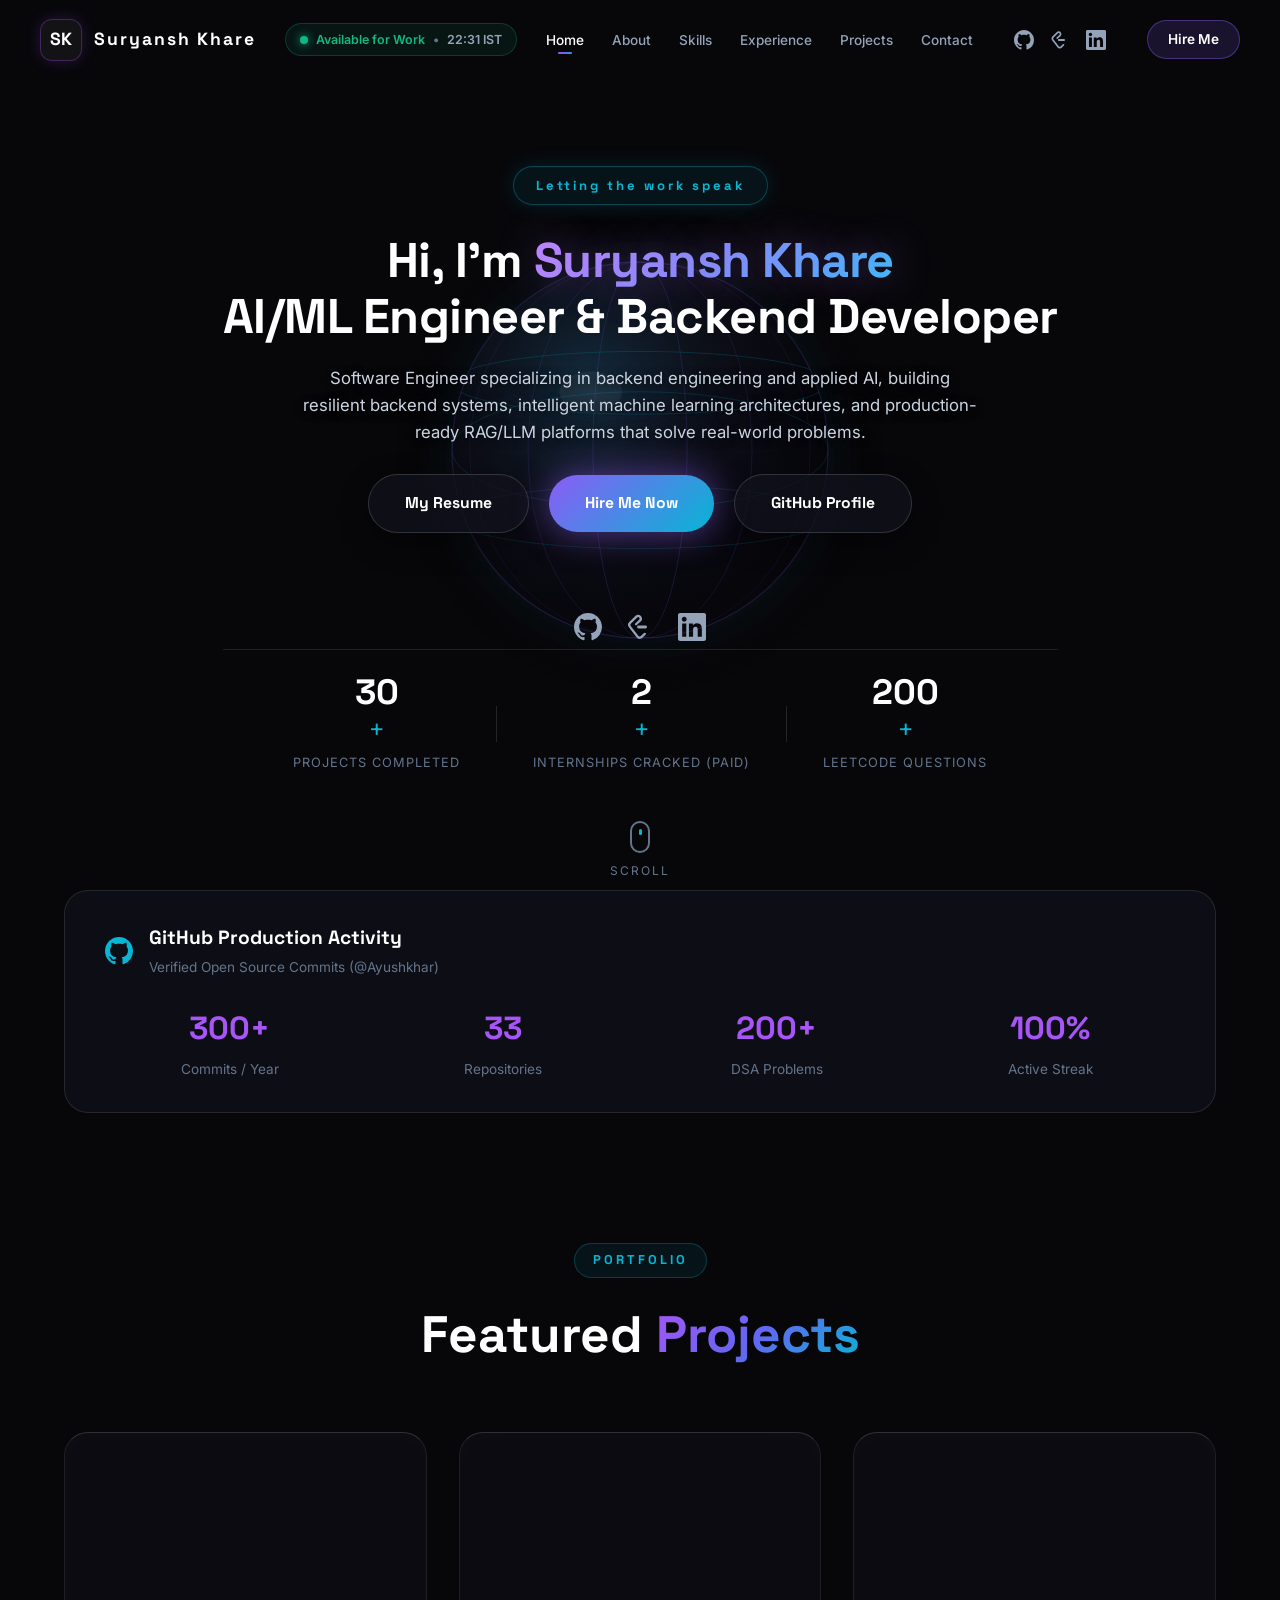
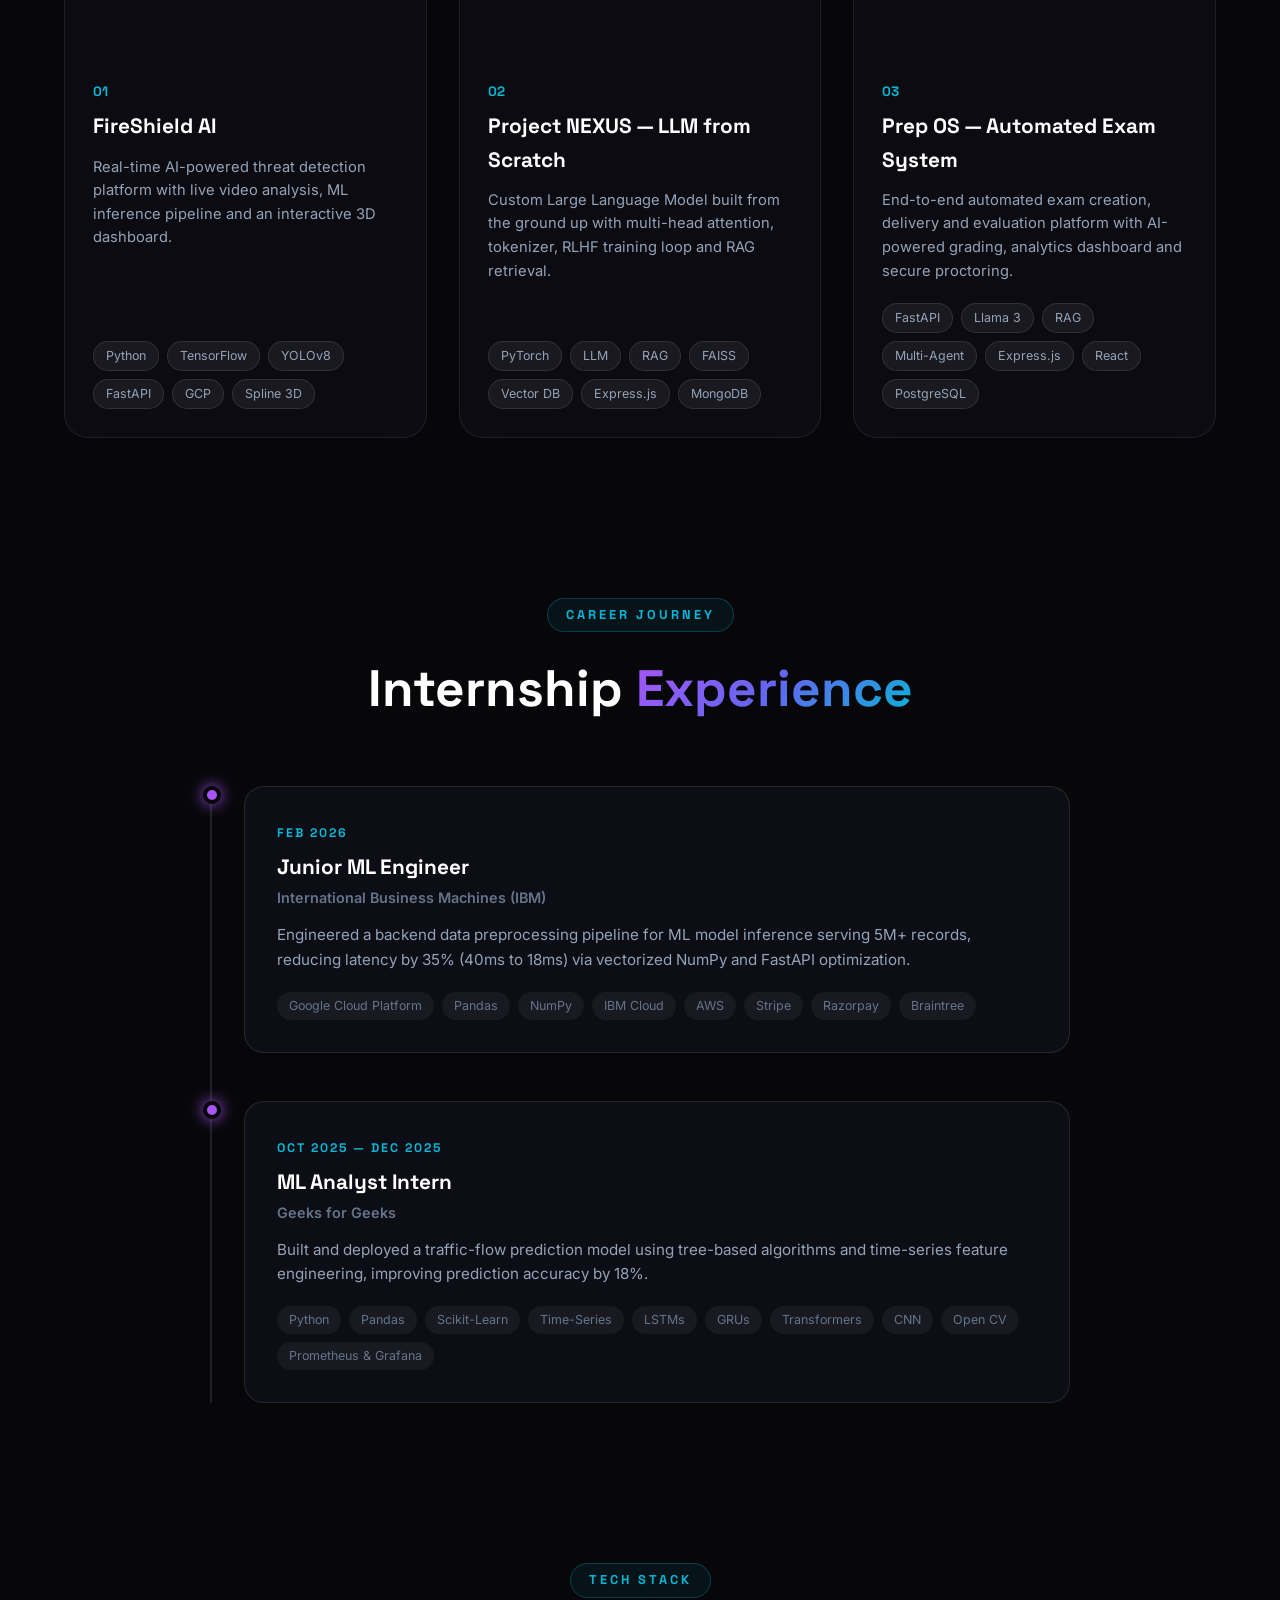
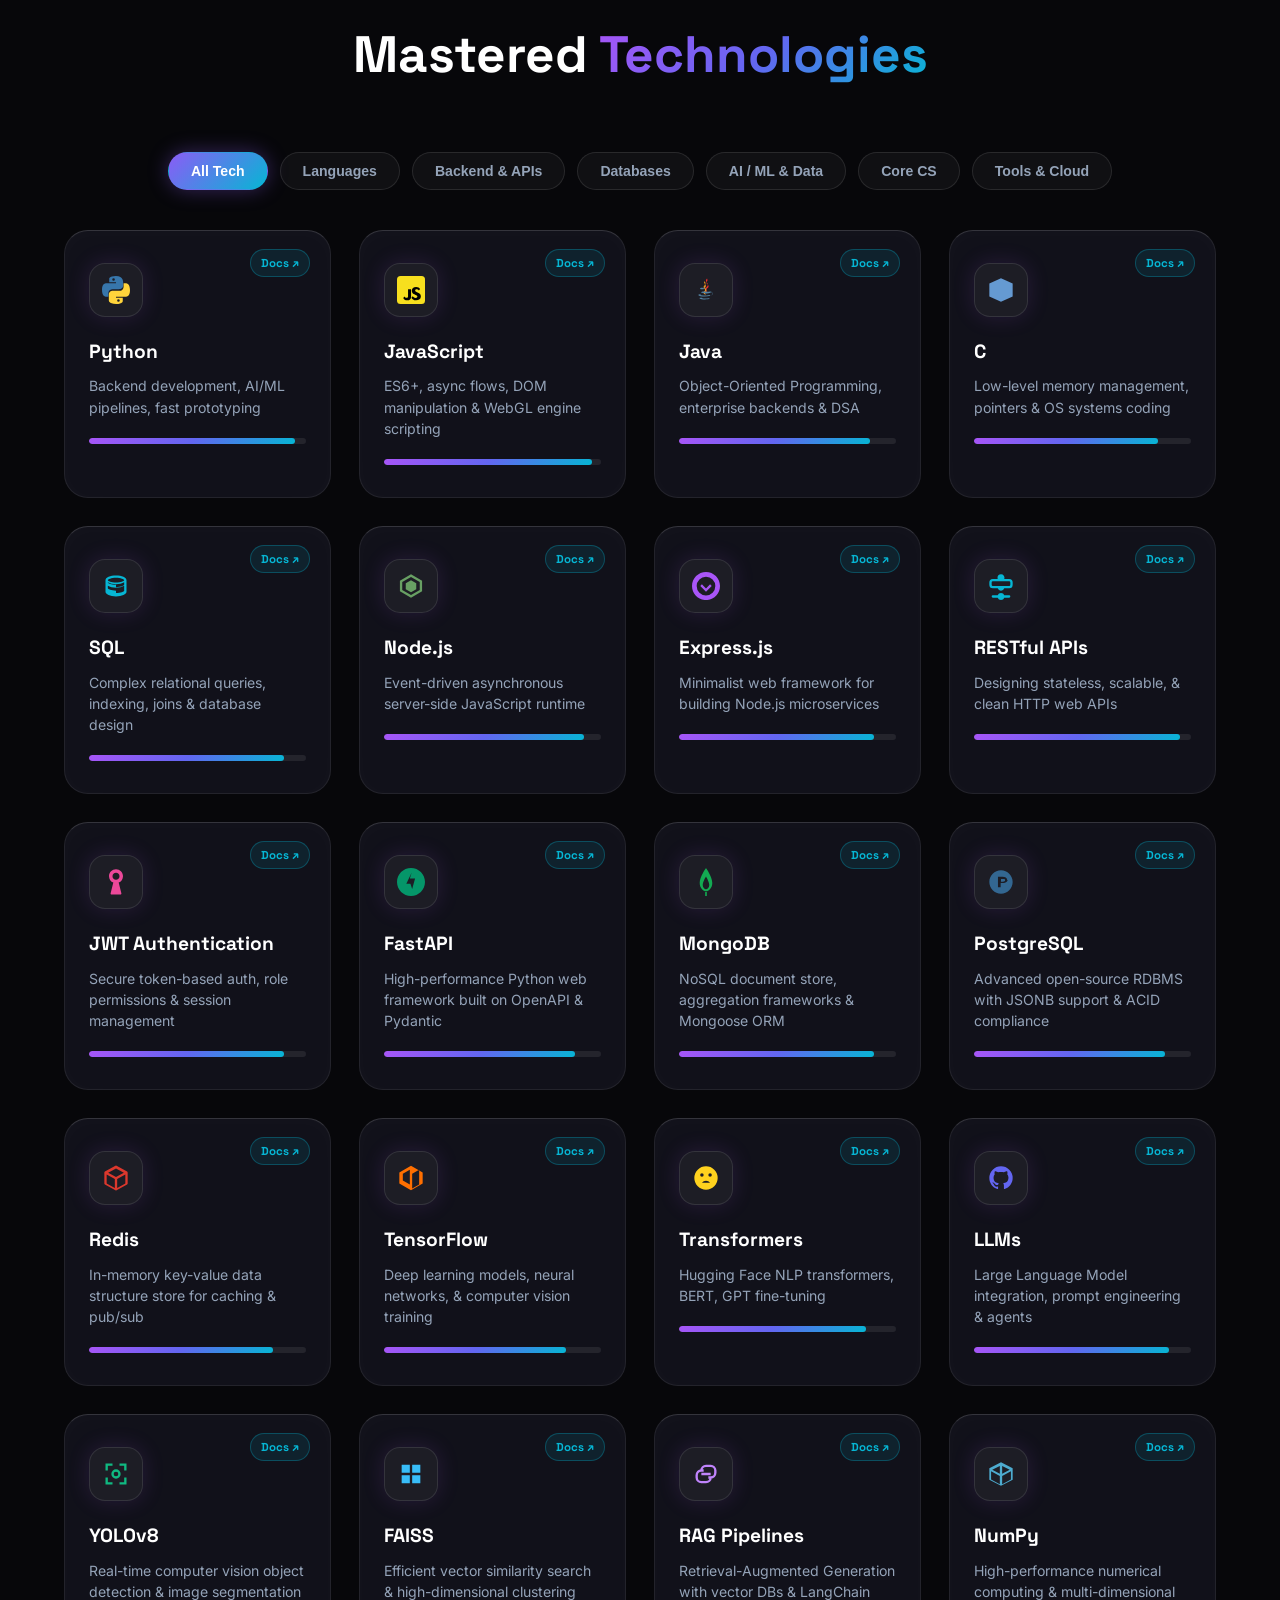
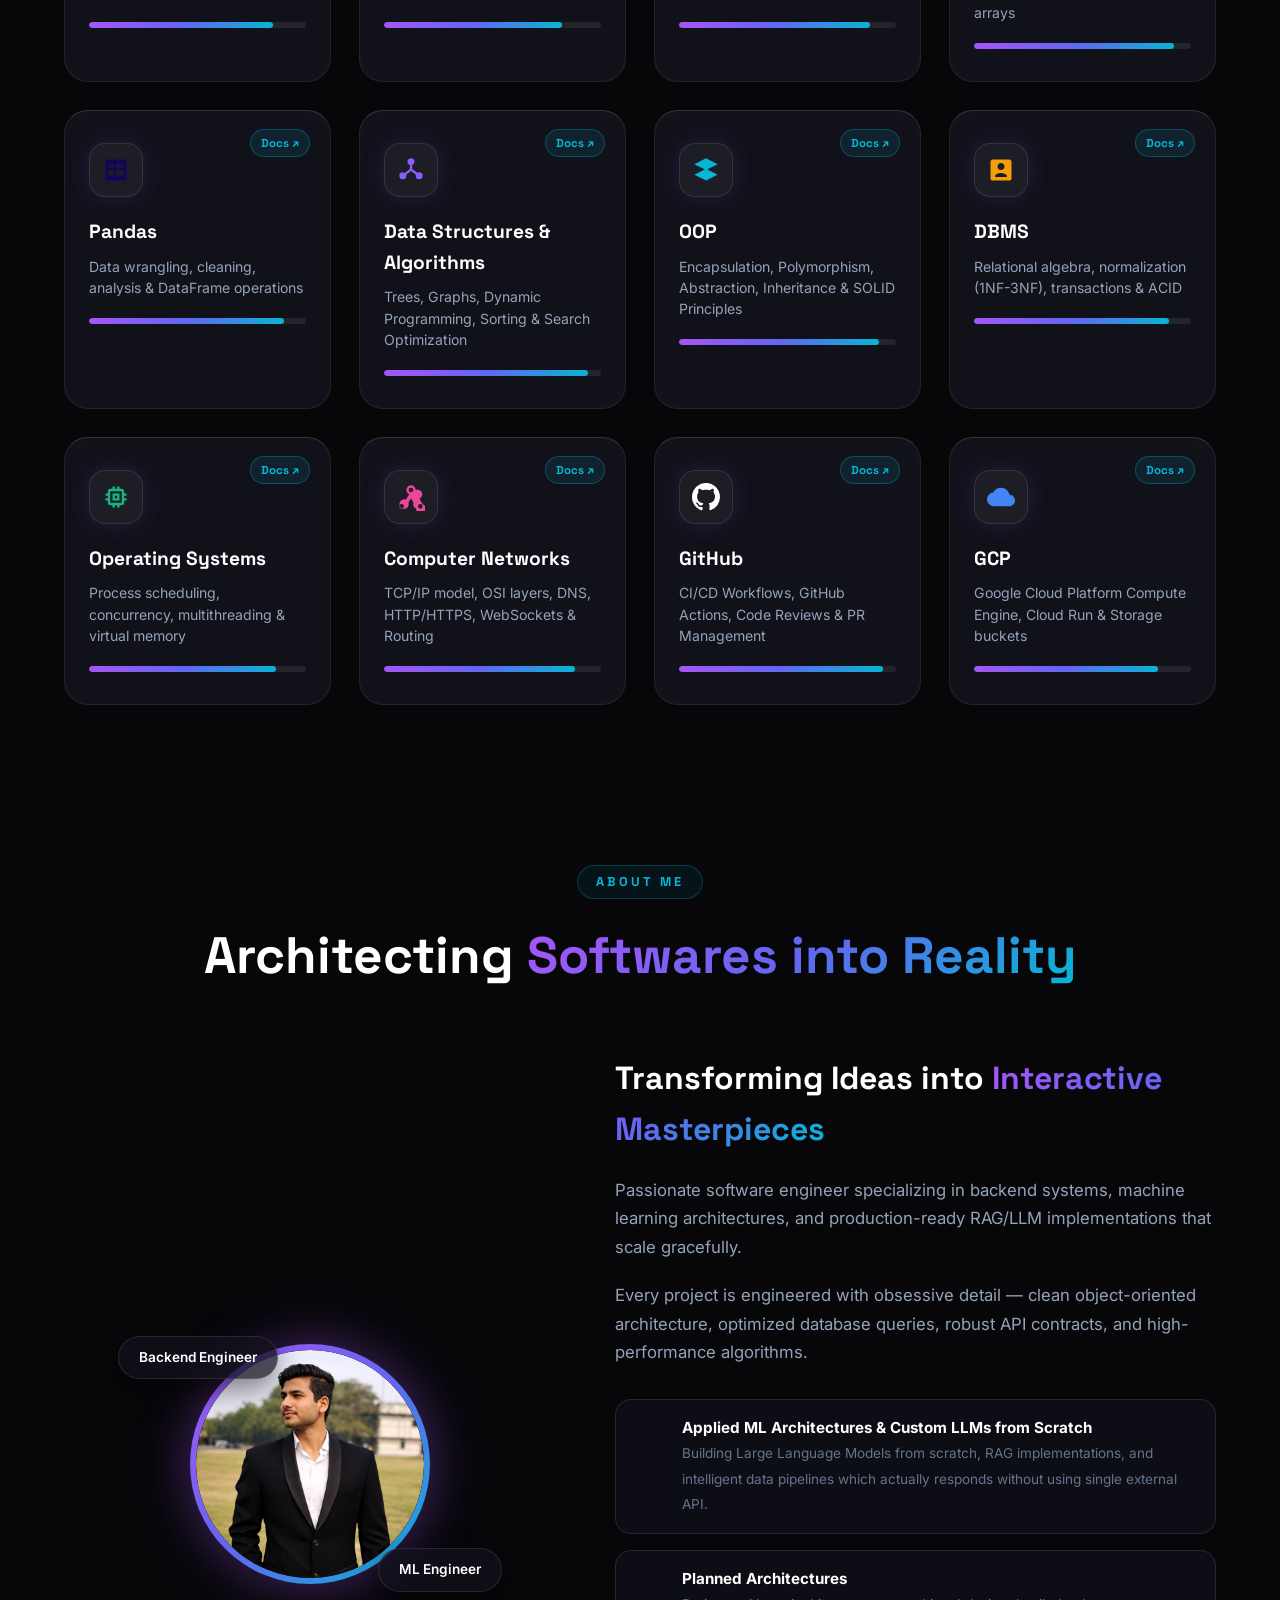
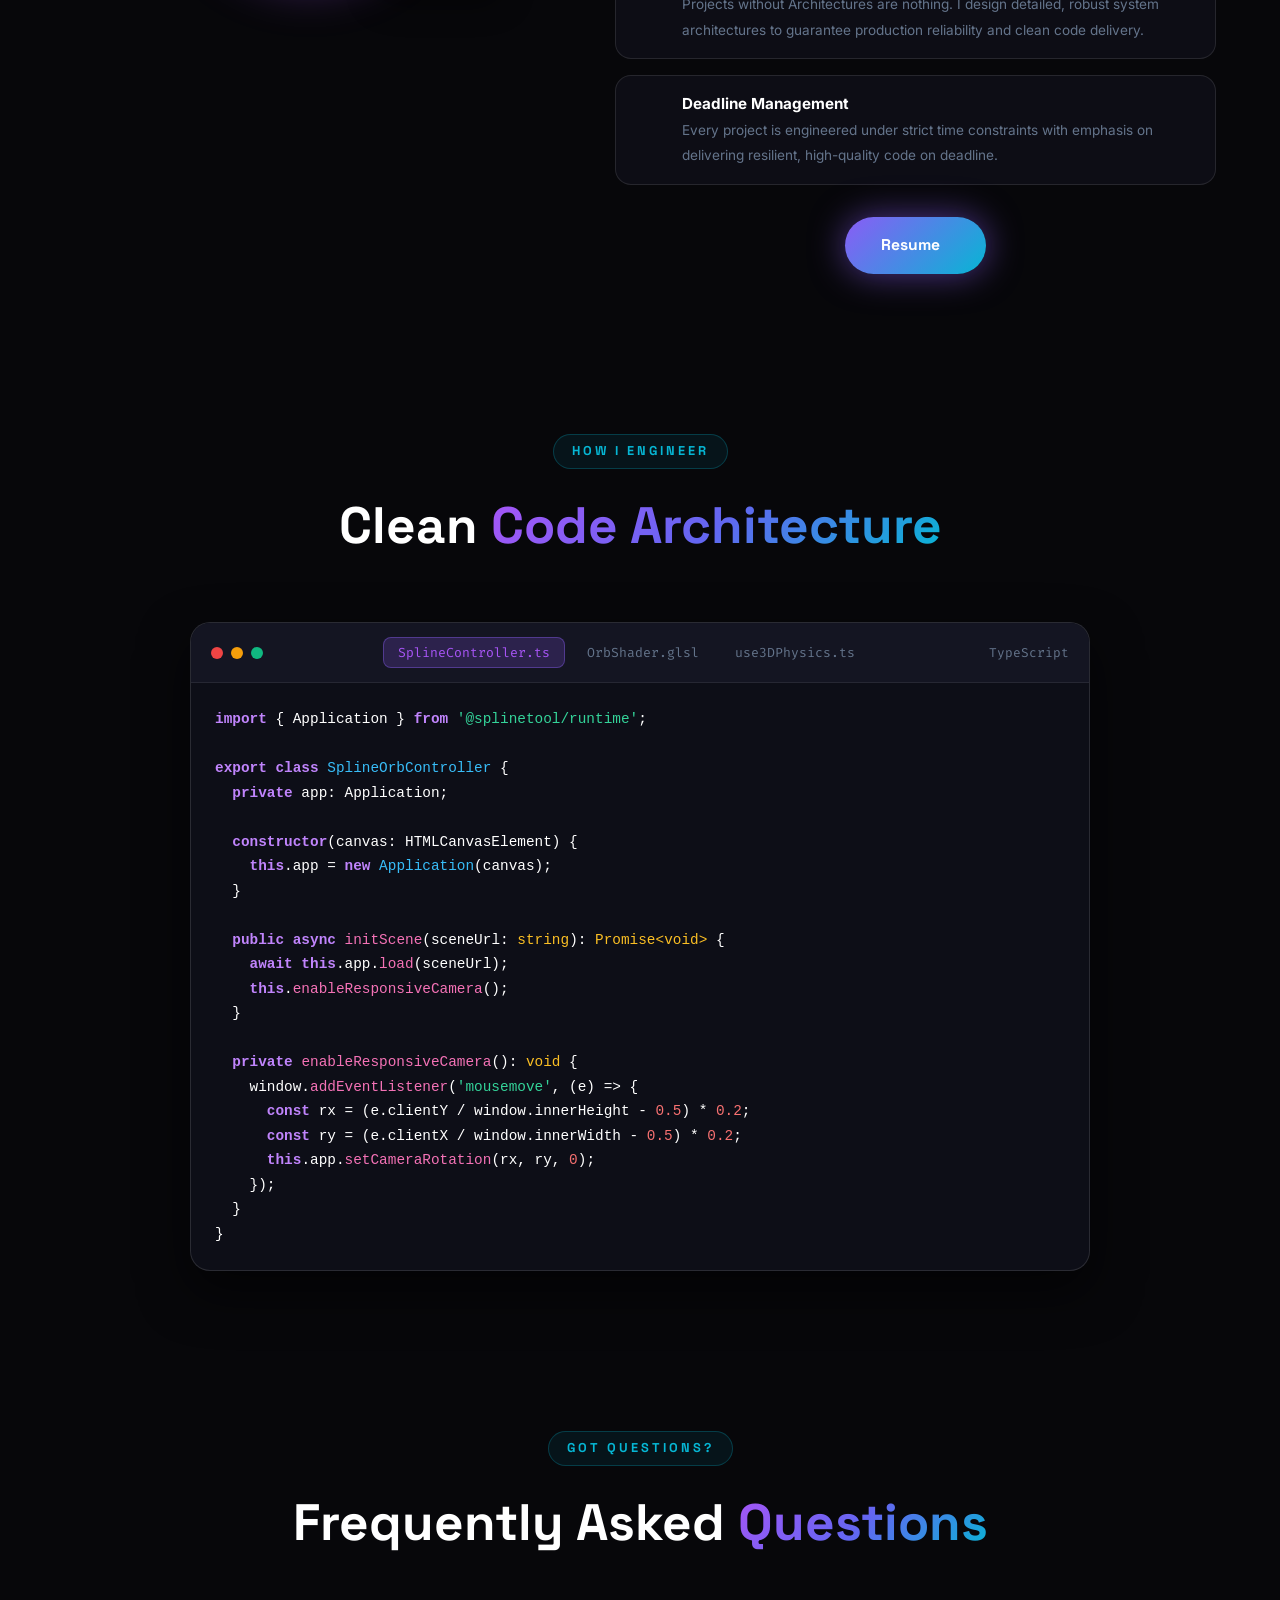
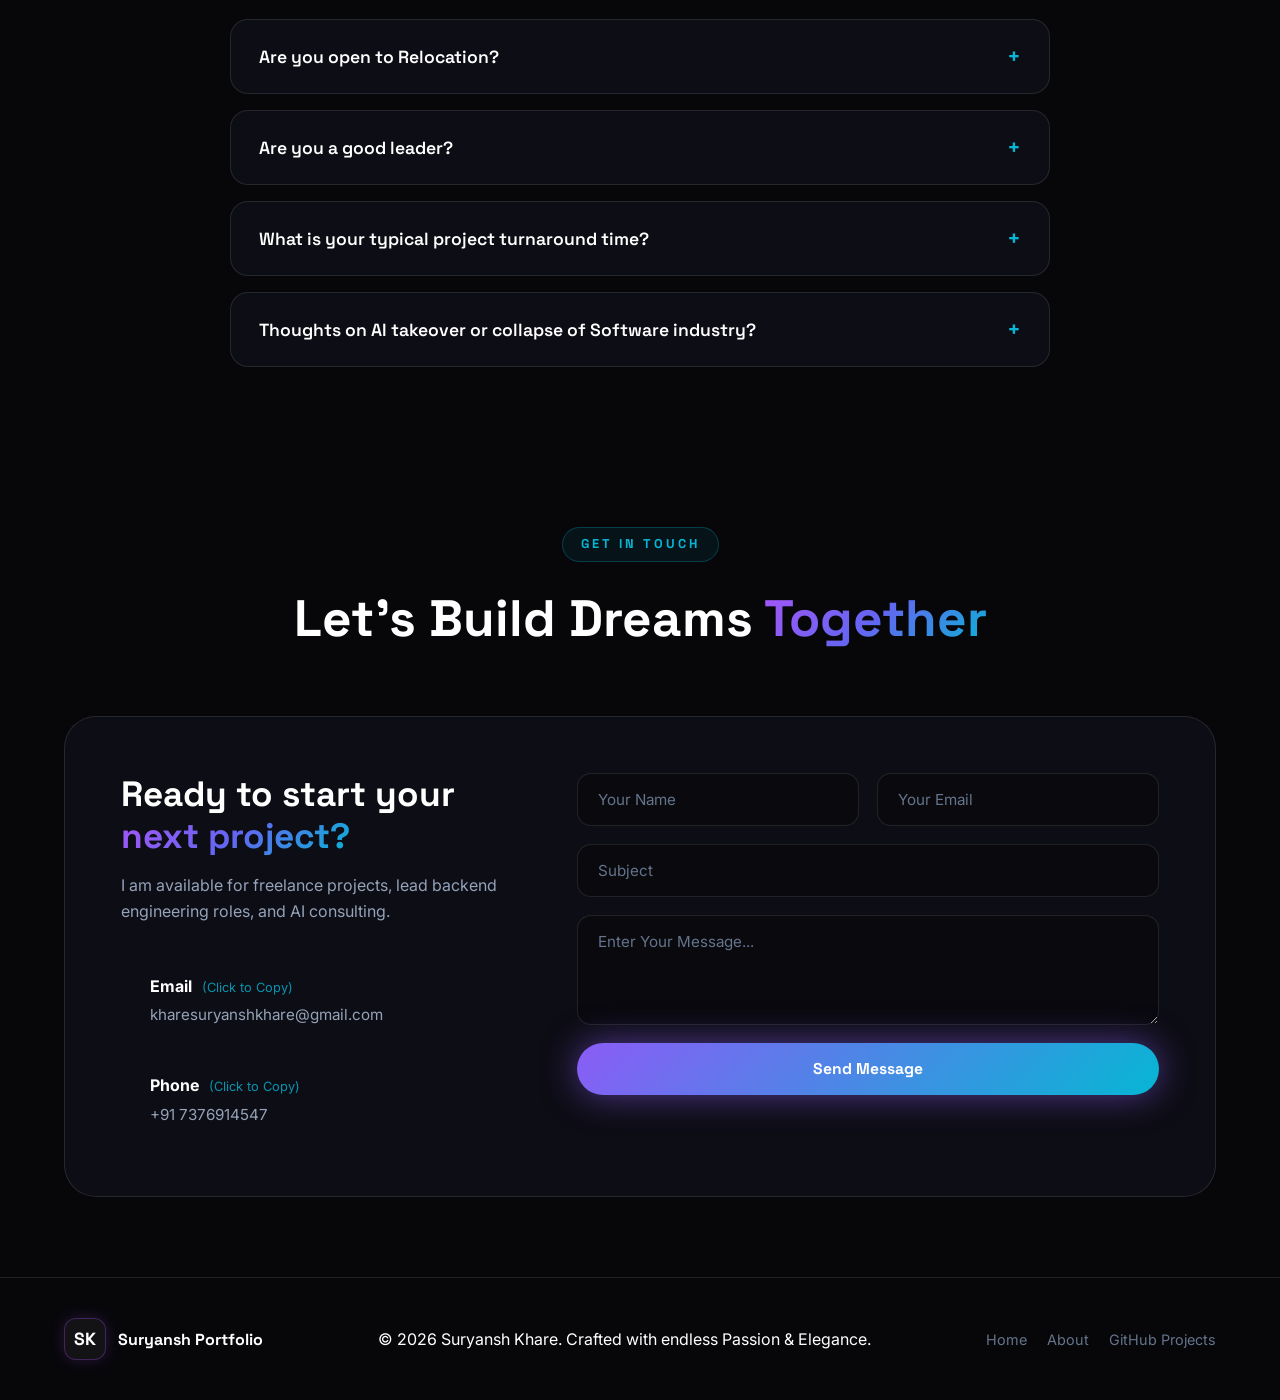
==== commit d0e23fbd: "style: Update LeetCode icon to outlined bracket vector matching user image" ====
--- a/index.html
+++ b/index.html
@@ -58,7 +58,7 @@
 
     <div class="nav-socials">
       <a href="https://github.com/Ayushkhar" target="_blank" aria-label="GitHub"><svg viewBox="0 0 24 24" fill="currentColor"><path d="M12 0C5.37 0 0 5.37 0 12c0 5.31 3.435 9.795 8.205 11.385.6.105.825-.255.825-.57 0-.285-.015-1.23-.015-2.235-3.015.555-3.795-.735-4.035-1.41-.135-.345-.72-1.41-1.23-1.695-.42-.225-1.02-.78-.015-.795.945-.015 1.62.87 1.845 1.23 1.08 1.815 2.805 1.305 3.495.99.105-.78.42-1.305.765-1.605-2.67-.3-5.46-1.335-5.46-5.925 0-1.305.465-2.385 1.23-3.225-.12-.3-.54-1.53.12-3.18 0 0 1.005-.315 3.3 1.23.96-.27 1.98-.405 3-.405s2.04.135 3 .405c2.295-1.56 3.3-1.23 3.3-1.23.66 1.65.24 2.88.12 3.18.765.84 1.23 1.905 1.23 3.225 0 4.605-2.805 5.625-5.475 5.925.435.375.81 1.095.81 2.22 0 1.605-.015 2.895-.015 3.3 0 .315.225.69.825.57A12.02 12.02 0 0024 12c0-6.63-5.37-12-12-12z"/></svg></a>
-      <a href="https://leetcode.com/u/Suryansh_Khare/" target="_blank" aria-label="LeetCode"><svg viewBox="0 0 24 24" fill="currentColor"><path d="M13.483 0a1.374 1.374 0 0 0-.961.438L7.116 6.226l-3.854 4.126a5.266 5.266 0 0 0-1.209 2.104 5.35 5.35 0 0 0-.125.513 5.527 5.527 0 0 0 .062 2.362 5.83 5.83 0 0 0 .349 1.017 5.938 5.938 0 0 0 1.271 1.543l3.995 3.737.95 2.4a1.248 1.248 0 0 0 .892.828l.05.006a1.248 1.248 0 0 0 .835-.222 1.306 1.306 0 0 0 .422-.72 1.348 1.348 0 0 0 .092-.764l-.9-2.316 4.394 4.143a1.353 1.353 0 0 0 1.9-.06l5.359-5.748a1.35 1.35 0 0 0 .313-.889 1.348 1.348 0 0 0-.395-.944c-.267-.253-.615-.386-.983-.377a1.35 1.35 0 0 0-.938.44l-5.064 5.431-3.791-3.576.883 2.274a1.3 1.3 0 0 1-.093.766 1.247 1.247 0 0 1-.834.22h-.05a1.248 1.248 0 0 1-.892-.828l-.946-2.395-.445-.417a4.673 4.673 0 0 1-1.025-1.282 4.646 4.646 0 0 1-.26-1.054 4.686 4.686 0 0 1 .15-1.954 4.653 4.653 0 0 1 .865-1.503l3.856-4.13 5.405-5.787a1.374 1.374 0 0 0-.012-1.942 1.374 1.374 0 0 0-1.956-.007L13.483 0z"/></svg></a>
+      <a href="https://leetcode.com/u/Suryansh_Khare/" target="_blank" aria-label="LeetCode"><svg viewBox="0 0 24 24" width="24" height="24"><path fill="none" stroke="currentColor" stroke-width="2" stroke-linecap="round" stroke-linejoin="round" d="M16.1 17.93l-2.7 2.61c-.47.45-1.13.7-1.78.65-.65-.04-1.26-.36-1.66-.88L3.25 11.66c-.72-.95-.63-2.3.22-3.14l5.44-5.38c.45-.45 1.08-.68 1.71-.63.63.05 1.2.38 1.56.9l.07.09c.69.98.54 2.32-.35 3.12L8.58 9.65"/><rect x="9.5" y="10.8" width="8.5" height="2.4" rx="1.2" fill="currentColor"/></svg></a>
       <a href="https://www.linkedin.com/in/suryansh-khare15/" target="_blank" aria-label="LinkedIn"><svg viewBox="0 0 24 24" fill="currentColor"><path d="M20.447 20.452h-3.554v-5.569c0-1.328-.027-3.037-1.852-3.037-1.853 0-2.136 1.445-2.136 2.939v5.667H9.351V9h3.414v1.561h.046c.477-.9 1.637-1.85 3.37-1.85 3.601 0 4.267 2.37 4.267 5.455v6.286zM5.337 7.433c-1.144 0-2.063-.926-2.063-2.065 0-1.138.92-2.063 2.063-2.063 1.14 0 2.064.925 2.064 2.063 0 1.139-.925 2.065-2.064 2.065zm1.782 13.019H3.555V9h3.564v11.452zM22.225 0H1.771C.792 0 0 .774 0 1.729v20.542C0 23.227.792 24 1.771 24h20.451C23.2 24 24 23.227 24 22.271V1.729C24 .774 23.2 0 22.222 0h.003z"/></svg></a>
     </div>
 
@@ -180,7 +180,7 @@
 
       <div class="hero-socials reveal-hero">
         <a href="https://github.com/Ayushkhar" target="_blank" aria-label="GitHub"><svg viewBox="0 0 24 24" fill="currentColor"><path d="M12 0C5.37 0 0 5.37 0 12c0 5.31 3.435 9.795 8.205 11.385.6.105.825-.255.825-.57 0-.285-.015-1.23-.015-2.235-3.015.555-3.795-.735-4.035-1.41-.135-.345-.72-1.41-1.23-1.695-.42-.225-1.02-.78-.015-.795.945-.015 1.62.87 1.845 1.23 1.08 1.815 2.805 1.305 3.495.99.105-.78.42-1.305.765-1.605-2.67-.3-5.46-1.335-5.46-5.925 0-1.305.465-2.385 1.23-3.225-.12-.3-.54-1.53.12-3.18 0 0 1.005-.315 3.3 1.23.96-.27 1.98-.405 3-.405s2.04.135 3 .405c2.295-1.56 3.3-1.23 3.3-1.23.66 1.65.24 2.88.12 3.18.765.84 1.23 1.905 1.23 3.225 0 4.605-2.805 5.625-5.475 5.925.435.375.81 1.095.81 2.22 0 1.605-.015 2.895-.015 3.3 0 .315.225.69.825.57A12.02 12.02 0 0024 12c0-6.63-5.37-12-12-12z"/></svg></a>
-        <a href="https://leetcode.com/u/Suryansh_Khare/" target="_blank" aria-label="LeetCode"><svg viewBox="0 0 24 24" fill="currentColor"><path d="M13.483 0a1.374 1.374 0 0 0-.961.438L7.116 6.226l-3.854 4.126a5.266 5.266 0 0 0-1.209 2.104 5.35 5.35 0 0 0-.125.513 5.527 5.527 0 0 0 .062 2.362 5.83 5.83 0 0 0 .349 1.017 5.938 5.938 0 0 0 1.271 1.543l3.995 3.737.95 2.4a1.248 1.248 0 0 0 .892.828l.05.006a1.248 1.248 0 0 0 .835-.222 1.306 1.306 0 0 0 .422-.72 1.348 1.348 0 0 0 .092-.764l-.9-2.316 4.394 4.143a1.353 1.353 0 0 0 1.9-.06l5.359-5.748a1.35 1.35 0 0 0 .313-.889 1.348 1.348 0 0 0-.395-.944c-.267-.253-.615-.386-.983-.377a1.35 1.35 0 0 0-.938.44l-5.064 5.431-3.791-3.576.883 2.274a1.3 1.3 0 0 1-.093.766 1.247 1.247 0 0 1-.834.22h-.05a1.248 1.248 0 0 1-.892-.828l-.946-2.395-.445-.417a4.673 4.673 0 0 1-1.025-1.282 4.646 4.646 0 0 1-.26-1.054 4.686 4.686 0 0 1 .15-1.954 4.653 4.653 0 0 1 .865-1.503l3.856-4.13 5.405-5.787a1.374 1.374 0 0 0-.012-1.942 1.374 1.374 0 0 0-1.956-.007L13.483 0z"/></svg></a>
+        <a href="https://leetcode.com/u/Suryansh_Khare/" target="_blank" aria-label="LeetCode"><svg viewBox="0 0 24 24" width="24" height="24"><path fill="none" stroke="currentColor" stroke-width="2" stroke-linecap="round" stroke-linejoin="round" d="M16.1 17.93l-2.7 2.61c-.47.45-1.13.7-1.78.65-.65-.04-1.26-.36-1.66-.88L3.25 11.66c-.72-.95-.63-2.3.22-3.14l5.44-5.38c.45-.45 1.08-.68 1.71-.63.63.05 1.2.38 1.56.9l.07.09c.69.98.54 2.32-.35 3.12L8.58 9.65"/><rect x="9.5" y="10.8" width="8.5" height="2.4" rx="1.2" fill="currentColor"/></svg></a>
         <a href="https://www.linkedin.com/in/suryansh-khare15/" target="_blank" aria-label="LinkedIn"><svg viewBox="0 0 24 24" fill="currentColor"><path d="M20.447 20.452h-3.554v-5.569c0-1.328-.027-3.037-1.852-3.037-1.853 0-2.136 1.445-2.136 2.939v5.667H9.351V9h3.414v1.561h.046c.477-.9 1.637-1.85 3.37-1.85 3.601 0 4.267 2.37 4.267 5.455v6.286zM5.337 7.433c-1.144 0-2.063-.926-2.063-2.065 0-1.138.92-2.063 2.063-2.063 1.14 0 2.064.925 2.064 2.063 0 1.139-.925 2.065-2.064 2.065zm1.782 13.019H3.555V9h3.564v11.452zM22.225 0H1.771C.792 0 0 .774 0 1.729v20.542C0 23.227.792 24 1.771 24h20.451C23.2 24 24 23.227 24 22.271V1.729C24 .774 23.2 0 22.222 0h.003z"/></svg></a>
       </div>
 
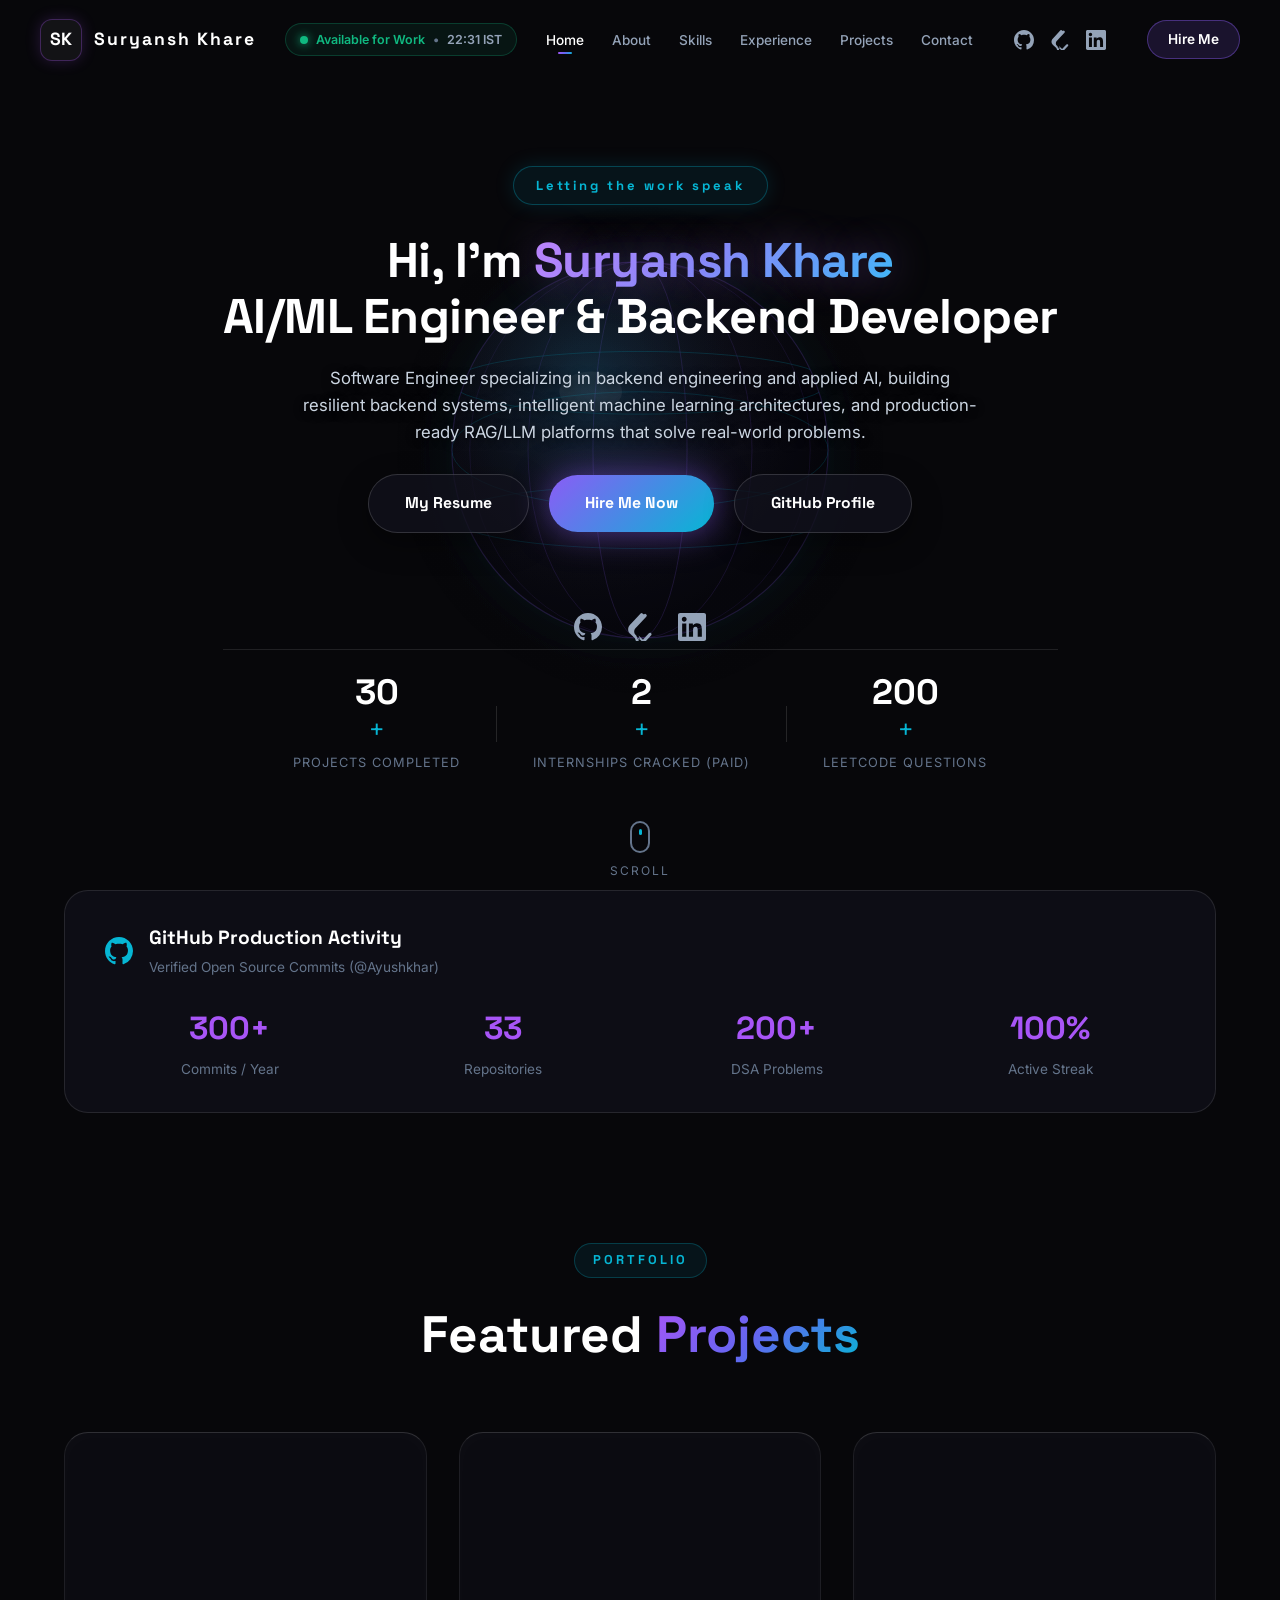
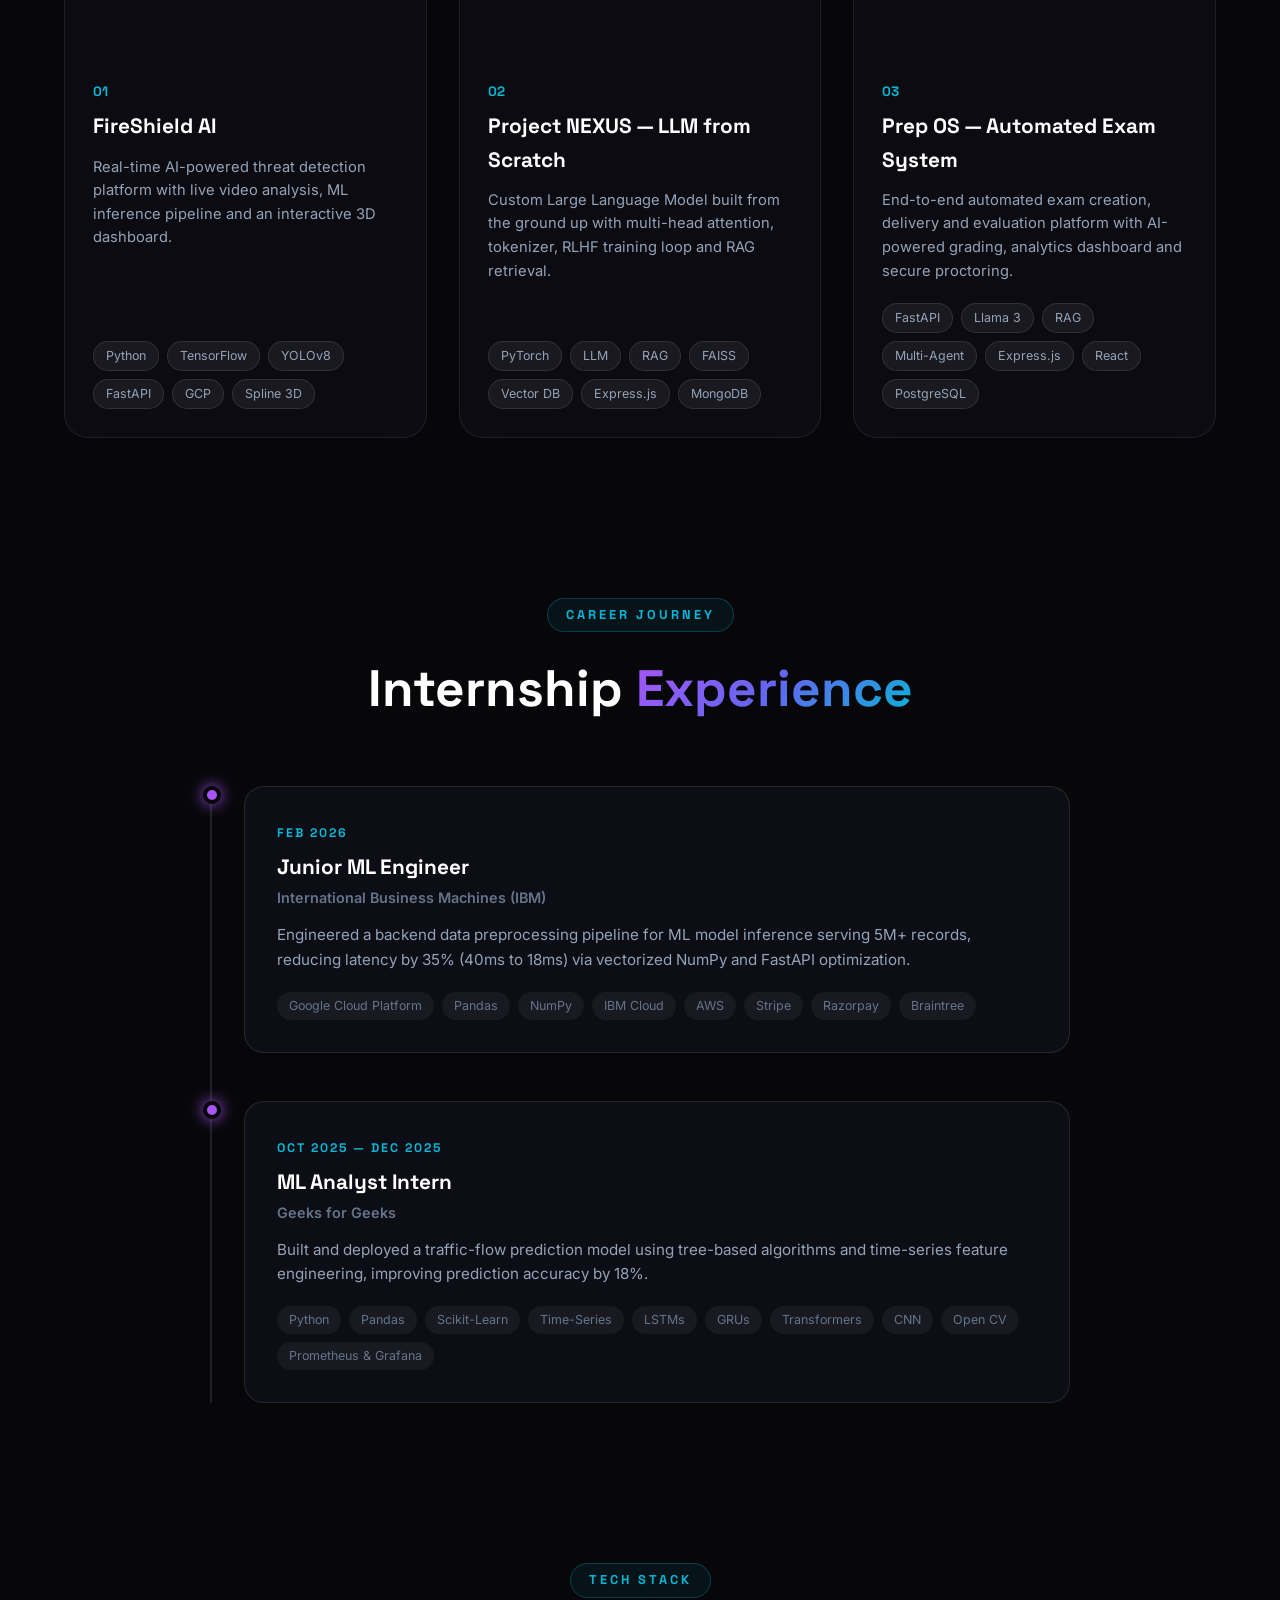
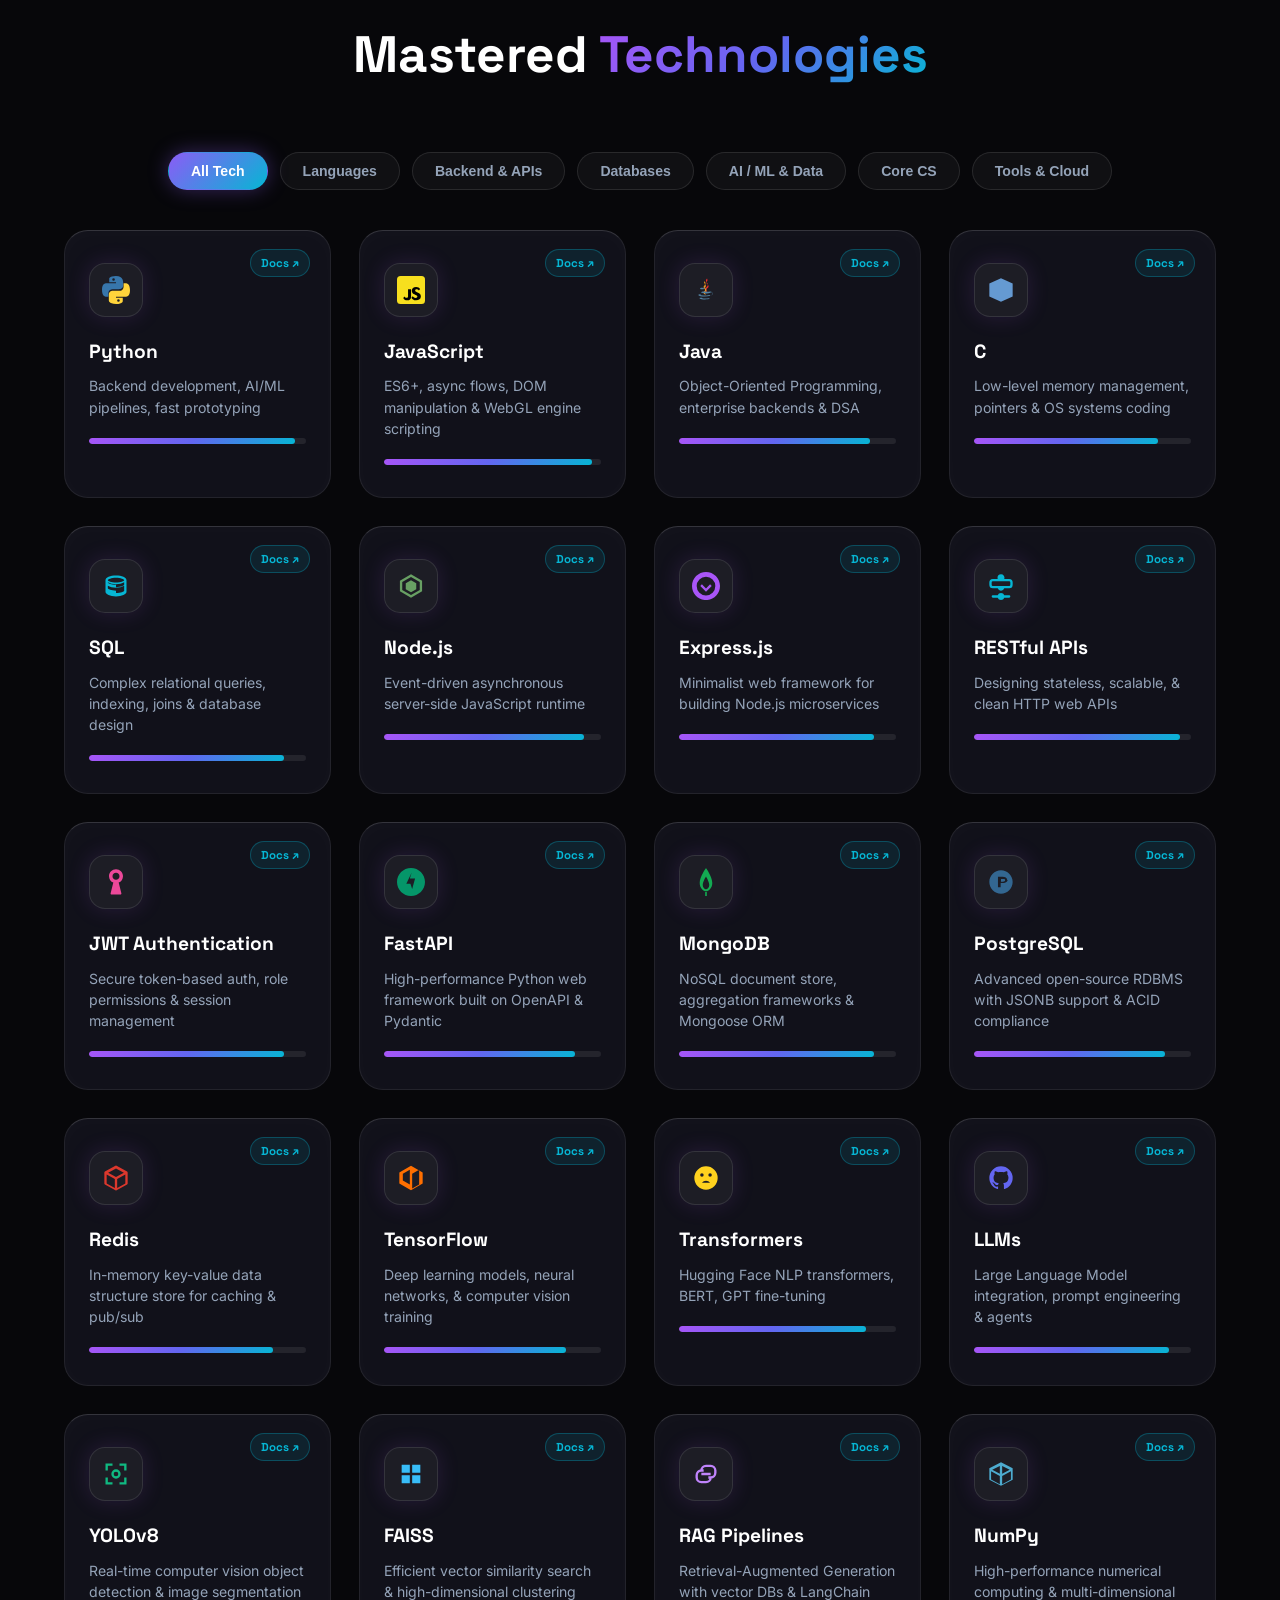
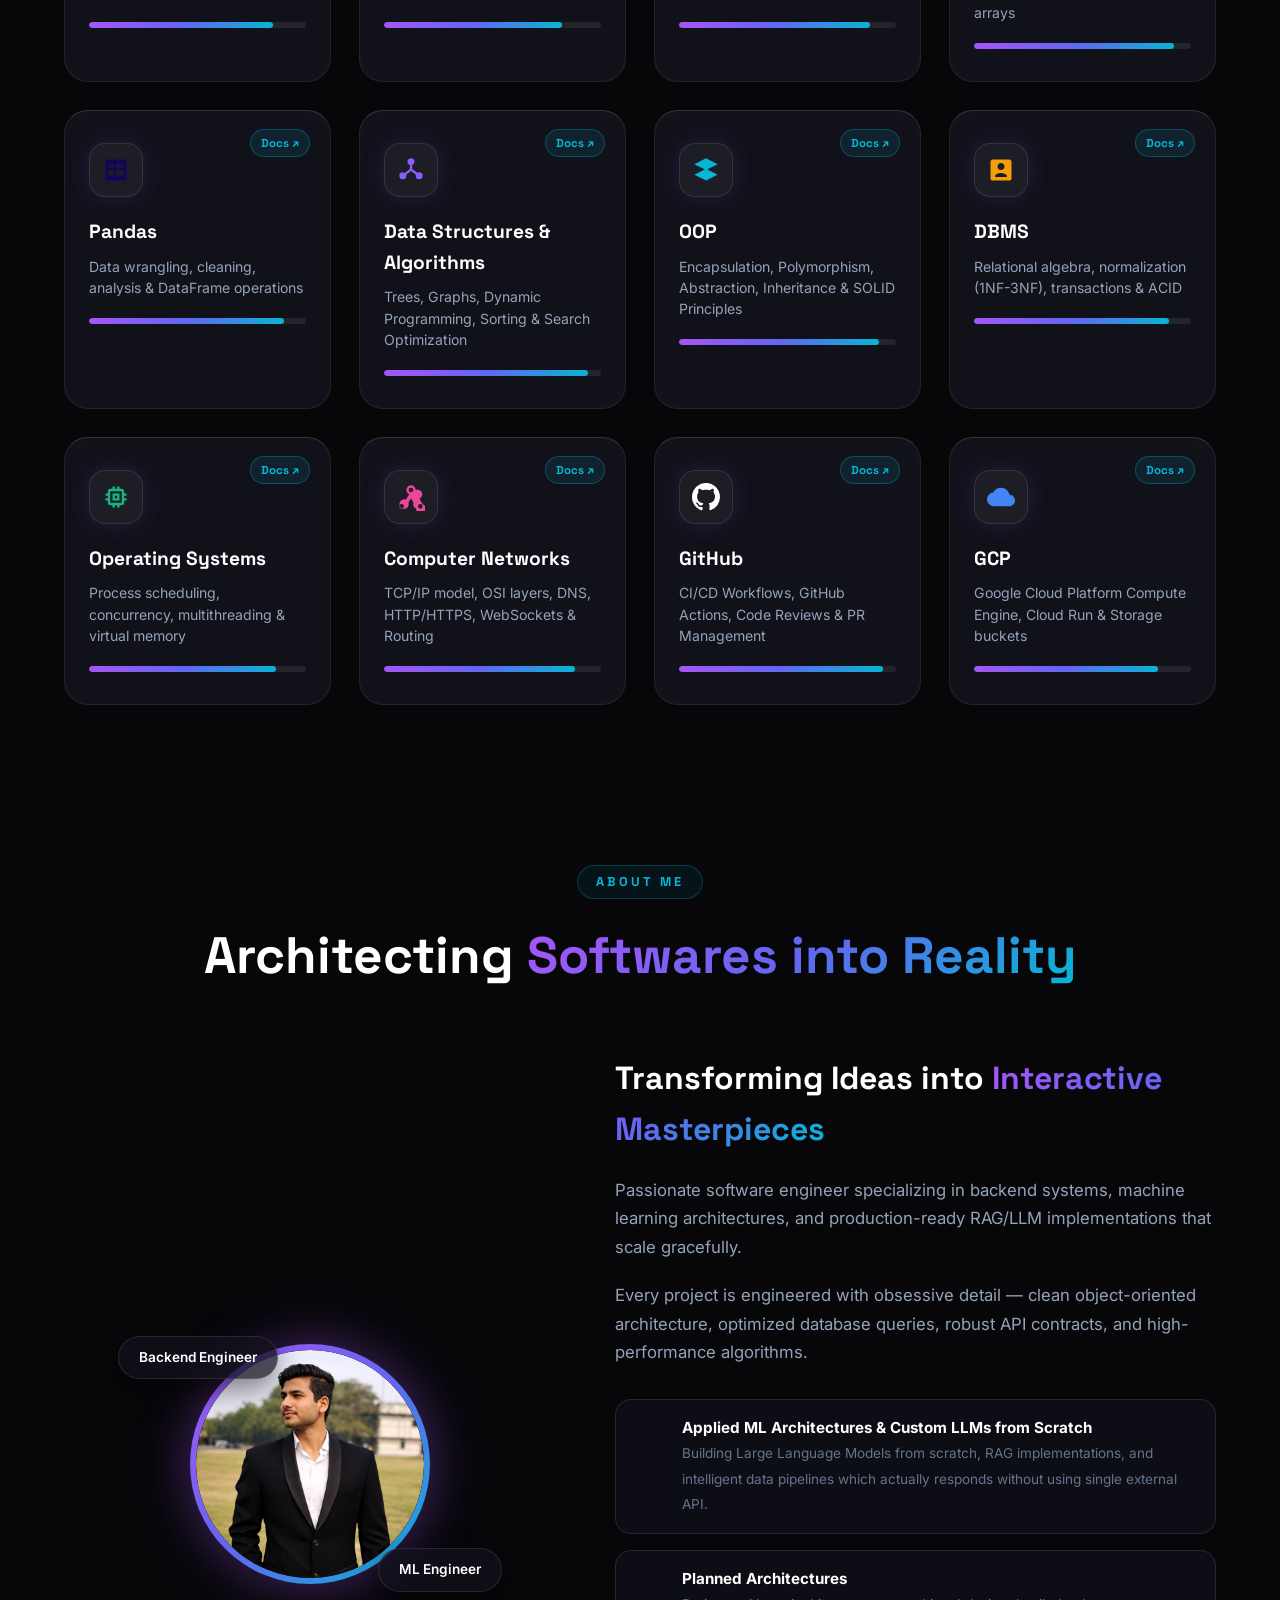
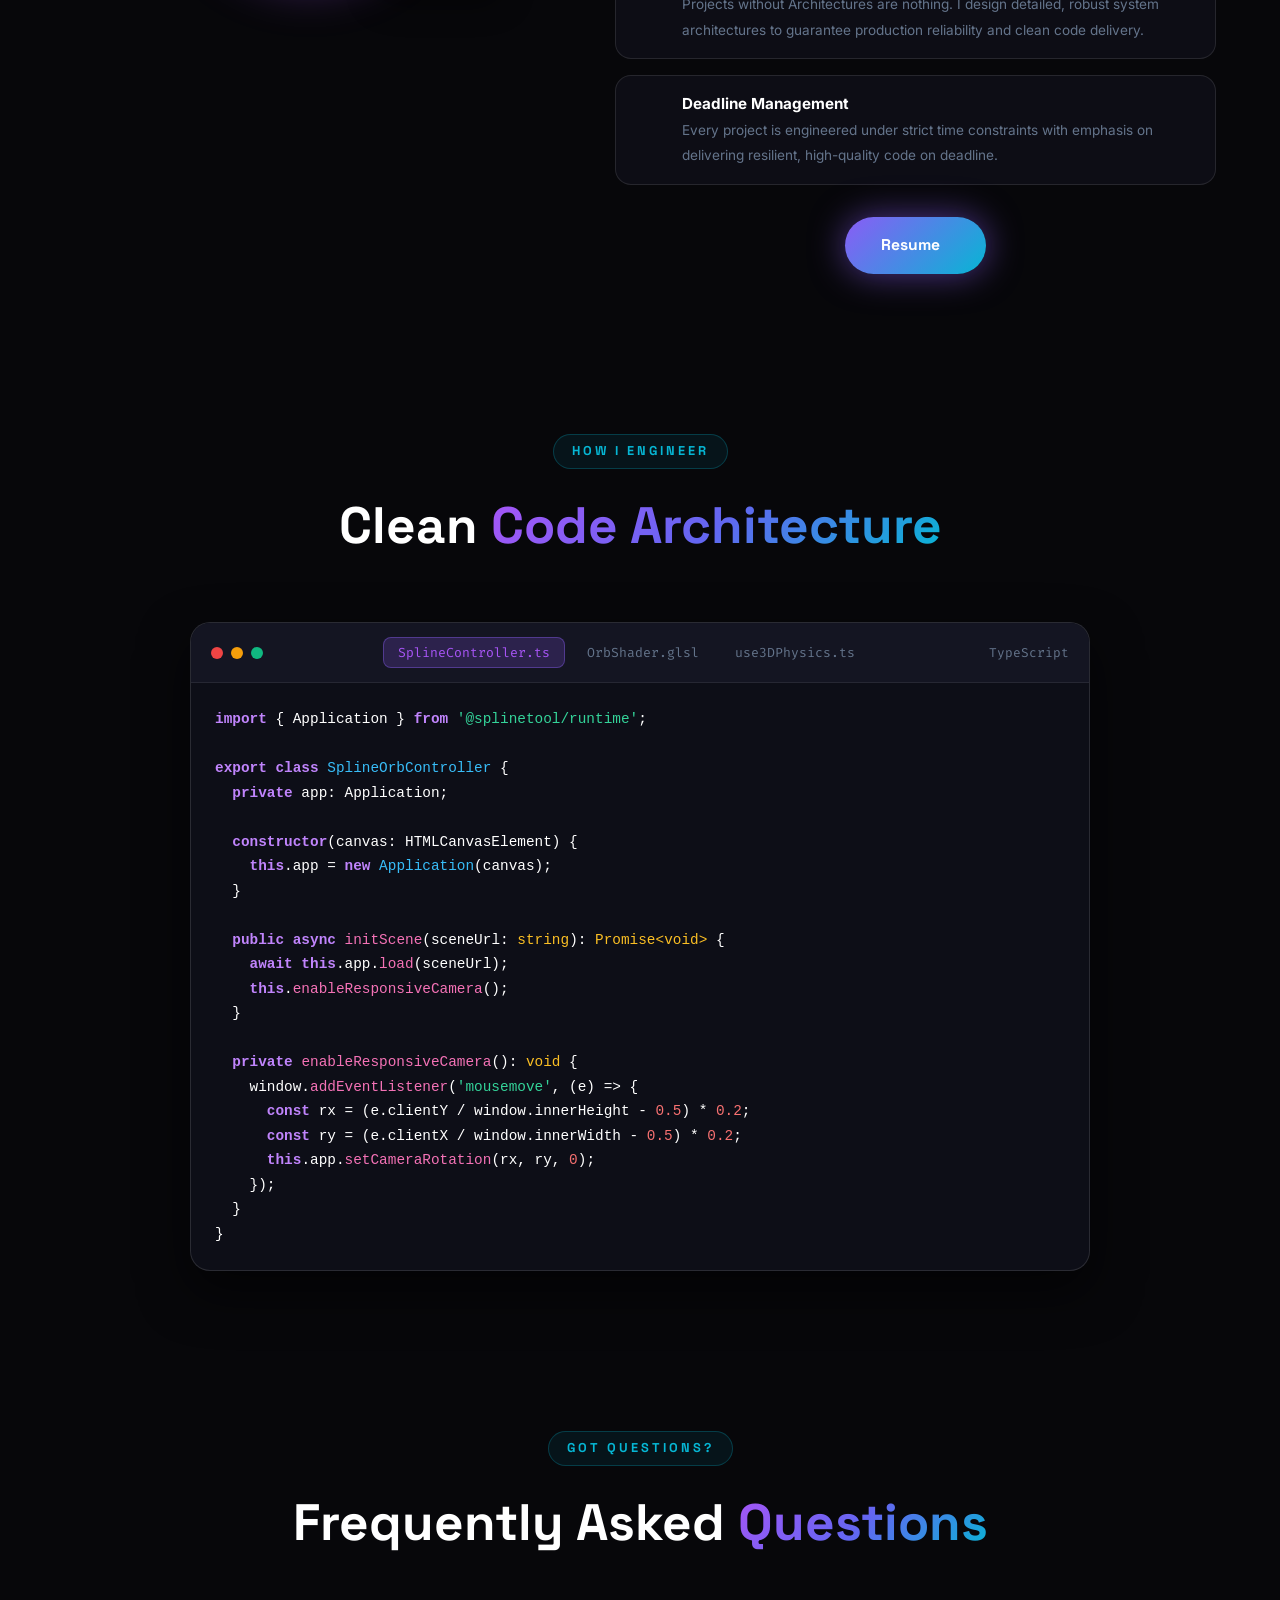
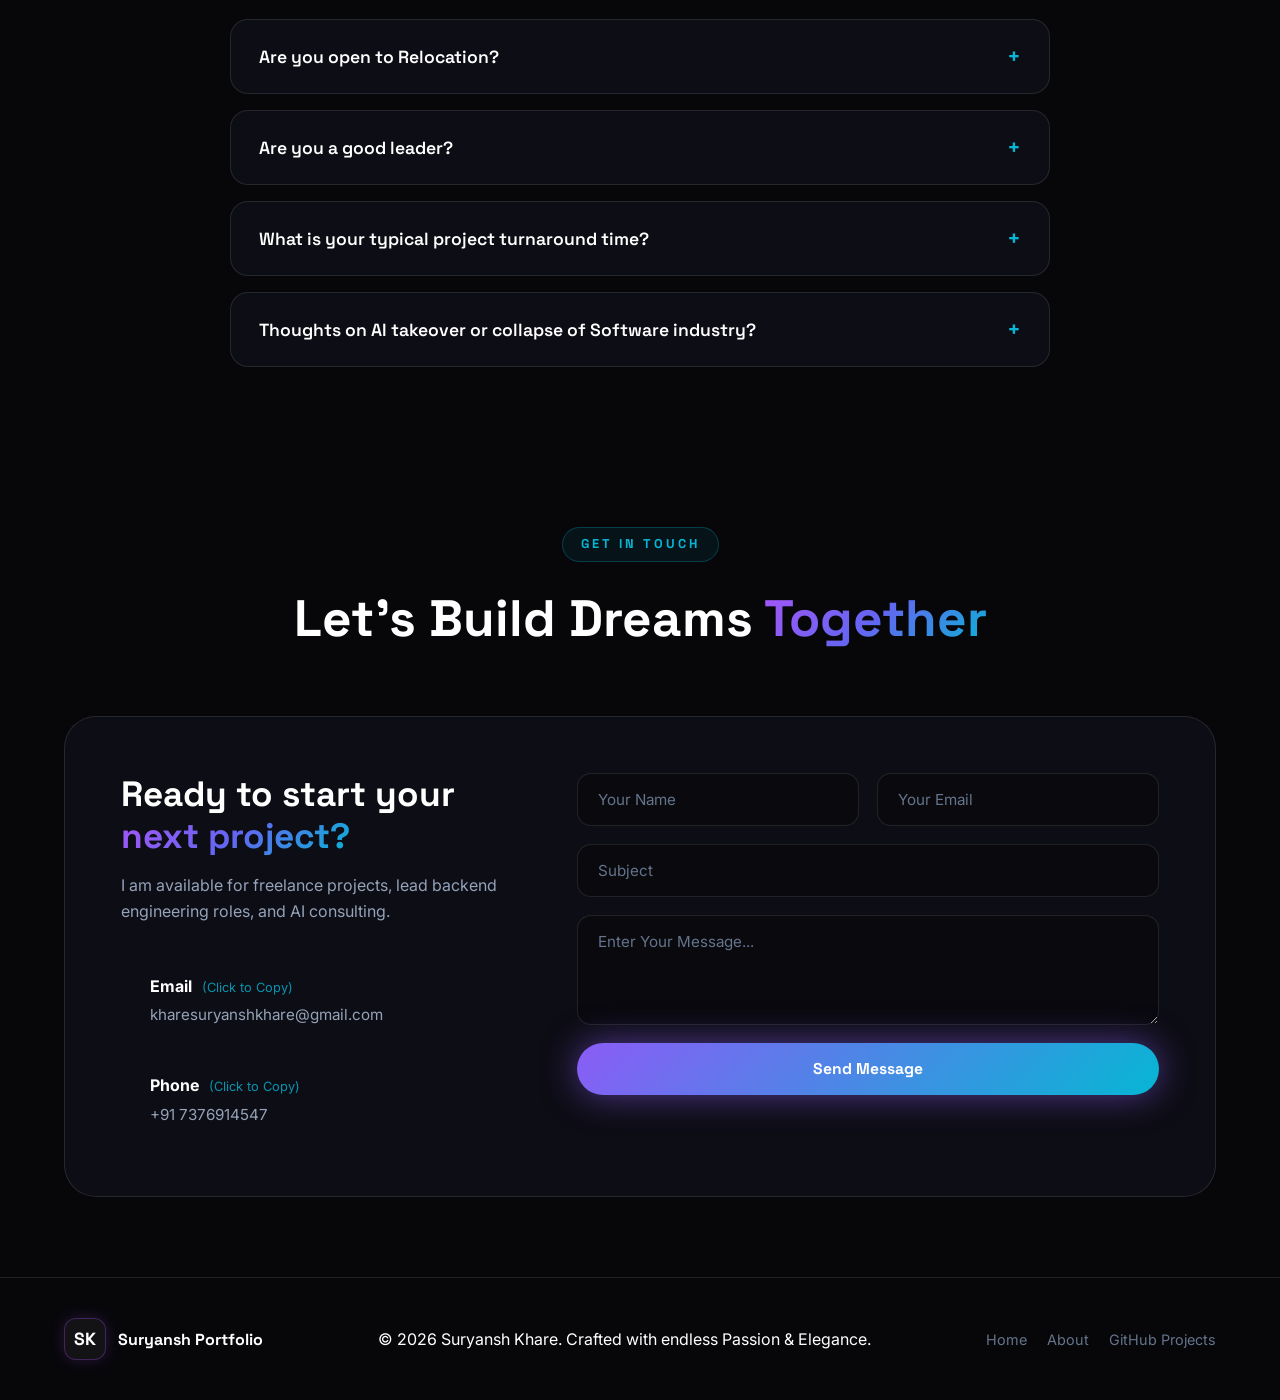
==== commit 7be39828: "revert: Revert LeetCode icon back to clean solid emblem" ====
--- a/index.html
+++ b/index.html
@@ -58,7 +58,7 @@
 
     <div class="nav-socials">
       <a href="https://github.com/Ayushkhar" target="_blank" aria-label="GitHub"><svg viewBox="0 0 24 24" fill="currentColor"><path d="M12 0C5.37 0 0 5.37 0 12c0 5.31 3.435 9.795 8.205 11.385.6.105.825-.255.825-.57 0-.285-.015-1.23-.015-2.235-3.015.555-3.795-.735-4.035-1.41-.135-.345-.72-1.41-1.23-1.695-.42-.225-1.02-.78-.015-.795.945-.015 1.62.87 1.845 1.23 1.08 1.815 2.805 1.305 3.495.99.105-.78.42-1.305.765-1.605-2.67-.3-5.46-1.335-5.46-5.925 0-1.305.465-2.385 1.23-3.225-.12-.3-.54-1.53.12-3.18 0 0 1.005-.315 3.3 1.23.96-.27 1.98-.405 3-.405s2.04.135 3 .405c2.295-1.56 3.3-1.23 3.3-1.23.66 1.65.24 2.88.12 3.18.765.84 1.23 1.905 1.23 3.225 0 4.605-2.805 5.625-5.475 5.925.435.375.81 1.095.81 2.22 0 1.605-.015 2.895-.015 3.3 0 .315.225.69.825.57A12.02 12.02 0 0024 12c0-6.63-5.37-12-12-12z"/></svg></a>
-      <a href="https://leetcode.com/u/Suryansh_Khare/" target="_blank" aria-label="LeetCode"><svg viewBox="0 0 24 24" width="24" height="24"><path fill="none" stroke="currentColor" stroke-width="2" stroke-linecap="round" stroke-linejoin="round" d="M16.1 17.93l-2.7 2.61c-.47.45-1.13.7-1.78.65-.65-.04-1.26-.36-1.66-.88L3.25 11.66c-.72-.95-.63-2.3.22-3.14l5.44-5.38c.45-.45 1.08-.68 1.71-.63.63.05 1.2.38 1.56.9l.07.09c.69.98.54 2.32-.35 3.12L8.58 9.65"/><rect x="9.5" y="10.8" width="8.5" height="2.4" rx="1.2" fill="currentColor"/></svg></a>
+      <a href="https://leetcode.com/u/Suryansh_Khare/" target="_blank" aria-label="LeetCode"><svg viewBox="0 0 24 24" fill="currentColor"><path d="M13.483 0a1.374 1.374 0 0 0-.961.438L7.116 6.226l-3.854 4.126a5.266 5.266 0 0 0-1.209 2.104 5.35 5.35 0 0 0-.125.513 5.527 5.527 0 0 0 .062 2.362 5.83 5.83 0 0 0 .349 1.017 5.938 5.938 0 0 0 1.271 1.543l3.995 3.737.95 2.4a1.248 1.248 0 0 0 .892.828l.05.006a1.248 1.248 0 0 0 .835-.222 1.306 1.306 0 0 0 .422-.72 1.348 1.348 0 0 0 .092-.764l-.9-2.316 4.394 4.143a1.353 1.353 0 0 0 1.9-.06l5.359-5.748a1.35 1.35 0 0 0 .313-.889 1.348 1.348 0 0 0-.395-.944c-.267-.253-.615-.386-.983-.377a1.35 1.35 0 0 0-.938.44l-5.064 5.431-3.791-3.576.883 2.274a1.3 1.3 0 0 1-.093.766 1.247 1.247 0 0 1-.834.22h-.05a1.248 1.248 0 0 1-.892-.828l-.946-2.395-.445-.417a4.673 4.673 0 0 1-1.025-1.282 4.646 4.646 0 0 1-.26-1.054 4.686 4.686 0 0 1 .15-1.954 4.653 4.653 0 0 1 .865-1.503l3.856-4.13 5.405-5.787a1.374 1.374 0 0 0-.012-1.942 1.374 1.374 0 0 0-1.956-.007L13.483 0z"/></svg></a>
       <a href="https://www.linkedin.com/in/suryansh-khare15/" target="_blank" aria-label="LinkedIn"><svg viewBox="0 0 24 24" fill="currentColor"><path d="M20.447 20.452h-3.554v-5.569c0-1.328-.027-3.037-1.852-3.037-1.853 0-2.136 1.445-2.136 2.939v5.667H9.351V9h3.414v1.561h.046c.477-.9 1.637-1.85 3.37-1.85 3.601 0 4.267 2.37 4.267 5.455v6.286zM5.337 7.433c-1.144 0-2.063-.926-2.063-2.065 0-1.138.92-2.063 2.063-2.063 1.14 0 2.064.925 2.064 2.063 0 1.139-.925 2.065-2.064 2.065zm1.782 13.019H3.555V9h3.564v11.452zM22.225 0H1.771C.792 0 0 .774 0 1.729v20.542C0 23.227.792 24 1.771 24h20.451C23.2 24 24 23.227 24 22.271V1.729C24 .774 23.2 0 22.222 0h.003z"/></svg></a>
     </div>
 
@@ -180,7 +180,7 @@
 
       <div class="hero-socials reveal-hero">
         <a href="https://github.com/Ayushkhar" target="_blank" aria-label="GitHub"><svg viewBox="0 0 24 24" fill="currentColor"><path d="M12 0C5.37 0 0 5.37 0 12c0 5.31 3.435 9.795 8.205 11.385.6.105.825-.255.825-.57 0-.285-.015-1.23-.015-2.235-3.015.555-3.795-.735-4.035-1.41-.135-.345-.72-1.41-1.23-1.695-.42-.225-1.02-.78-.015-.795.945-.015 1.62.87 1.845 1.23 1.08 1.815 2.805 1.305 3.495.99.105-.78.42-1.305.765-1.605-2.67-.3-5.46-1.335-5.46-5.925 0-1.305.465-2.385 1.23-3.225-.12-.3-.54-1.53.12-3.18 0 0 1.005-.315 3.3 1.23.96-.27 1.98-.405 3-.405s2.04.135 3 .405c2.295-1.56 3.3-1.23 3.3-1.23.66 1.65.24 2.88.12 3.18.765.84 1.23 1.905 1.23 3.225 0 4.605-2.805 5.625-5.475 5.925.435.375.81 1.095.81 2.22 0 1.605-.015 2.895-.015 3.3 0 .315.225.69.825.57A12.02 12.02 0 0024 12c0-6.63-5.37-12-12-12z"/></svg></a>
-        <a href="https://leetcode.com/u/Suryansh_Khare/" target="_blank" aria-label="LeetCode"><svg viewBox="0 0 24 24" width="24" height="24"><path fill="none" stroke="currentColor" stroke-width="2" stroke-linecap="round" stroke-linejoin="round" d="M16.1 17.93l-2.7 2.61c-.47.45-1.13.7-1.78.65-.65-.04-1.26-.36-1.66-.88L3.25 11.66c-.72-.95-.63-2.3.22-3.14l5.44-5.38c.45-.45 1.08-.68 1.71-.63.63.05 1.2.38 1.56.9l.07.09c.69.98.54 2.32-.35 3.12L8.58 9.65"/><rect x="9.5" y="10.8" width="8.5" height="2.4" rx="1.2" fill="currentColor"/></svg></a>
+        <a href="https://leetcode.com/u/Suryansh_Khare/" target="_blank" aria-label="LeetCode"><svg viewBox="0 0 24 24" fill="currentColor"><path d="M13.483 0a1.374 1.374 0 0 0-.961.438L7.116 6.226l-3.854 4.126a5.266 5.266 0 0 0-1.209 2.104 5.35 5.35 0 0 0-.125.513 5.527 5.527 0 0 0 .062 2.362 5.83 5.83 0 0 0 .349 1.017 5.938 5.938 0 0 0 1.271 1.543l3.995 3.737.95 2.4a1.248 1.248 0 0 0 .892.828l.05.006a1.248 1.248 0 0 0 .835-.222 1.306 1.306 0 0 0 .422-.72 1.348 1.348 0 0 0 .092-.764l-.9-2.316 4.394 4.143a1.353 1.353 0 0 0 1.9-.06l5.359-5.748a1.35 1.35 0 0 0 .313-.889 1.348 1.348 0 0 0-.395-.944c-.267-.253-.615-.386-.983-.377a1.35 1.35 0 0 0-.938.44l-5.064 5.431-3.791-3.576.883 2.274a1.3 1.3 0 0 1-.093.766 1.247 1.247 0 0 1-.834.22h-.05a1.248 1.248 0 0 1-.892-.828l-.946-2.395-.445-.417a4.673 4.673 0 0 1-1.025-1.282 4.646 4.646 0 0 1-.26-1.054 4.686 4.686 0 0 1 .15-1.954 4.653 4.653 0 0 1 .865-1.503l3.856-4.13 5.405-5.787a1.374 1.374 0 0 0-.012-1.942 1.374 1.374 0 0 0-1.956-.007L13.483 0z"/></svg></a>
         <a href="https://www.linkedin.com/in/suryansh-khare15/" target="_blank" aria-label="LinkedIn"><svg viewBox="0 0 24 24" fill="currentColor"><path d="M20.447 20.452h-3.554v-5.569c0-1.328-.027-3.037-1.852-3.037-1.853 0-2.136 1.445-2.136 2.939v5.667H9.351V9h3.414v1.561h.046c.477-.9 1.637-1.85 3.37-1.85 3.601 0 4.267 2.37 4.267 5.455v6.286zM5.337 7.433c-1.144 0-2.063-.926-2.063-2.065 0-1.138.92-2.063 2.063-2.063 1.14 0 2.064.925 2.064 2.063 0 1.139-.925 2.065-2.064 2.065zm1.782 13.019H3.555V9h3.564v11.452zM22.225 0H1.771C.792 0 0 .774 0 1.729v20.542C0 23.227.792 24 1.771 24h20.451C23.2 24 24 23.227 24 22.271V1.729C24 .774 23.2 0 22.222 0h.003z"/></svg></a>
       </div>
 
